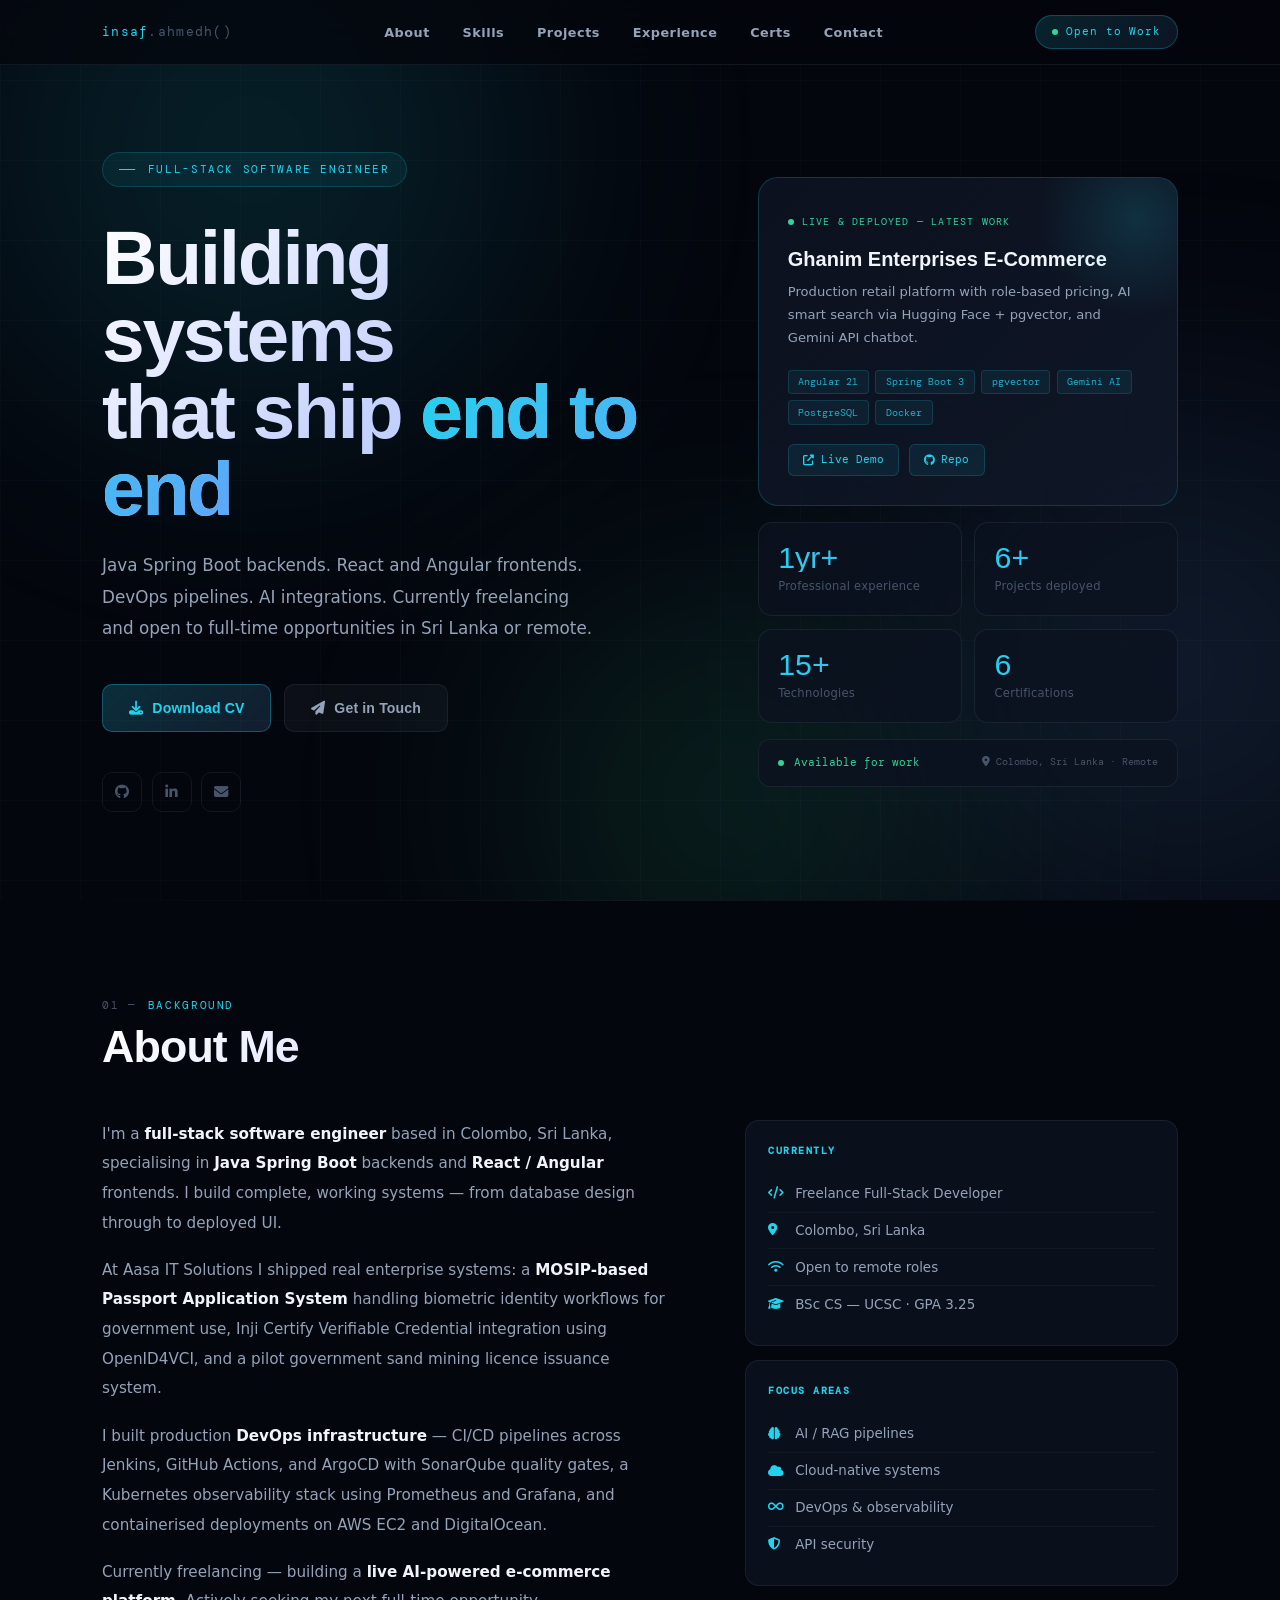
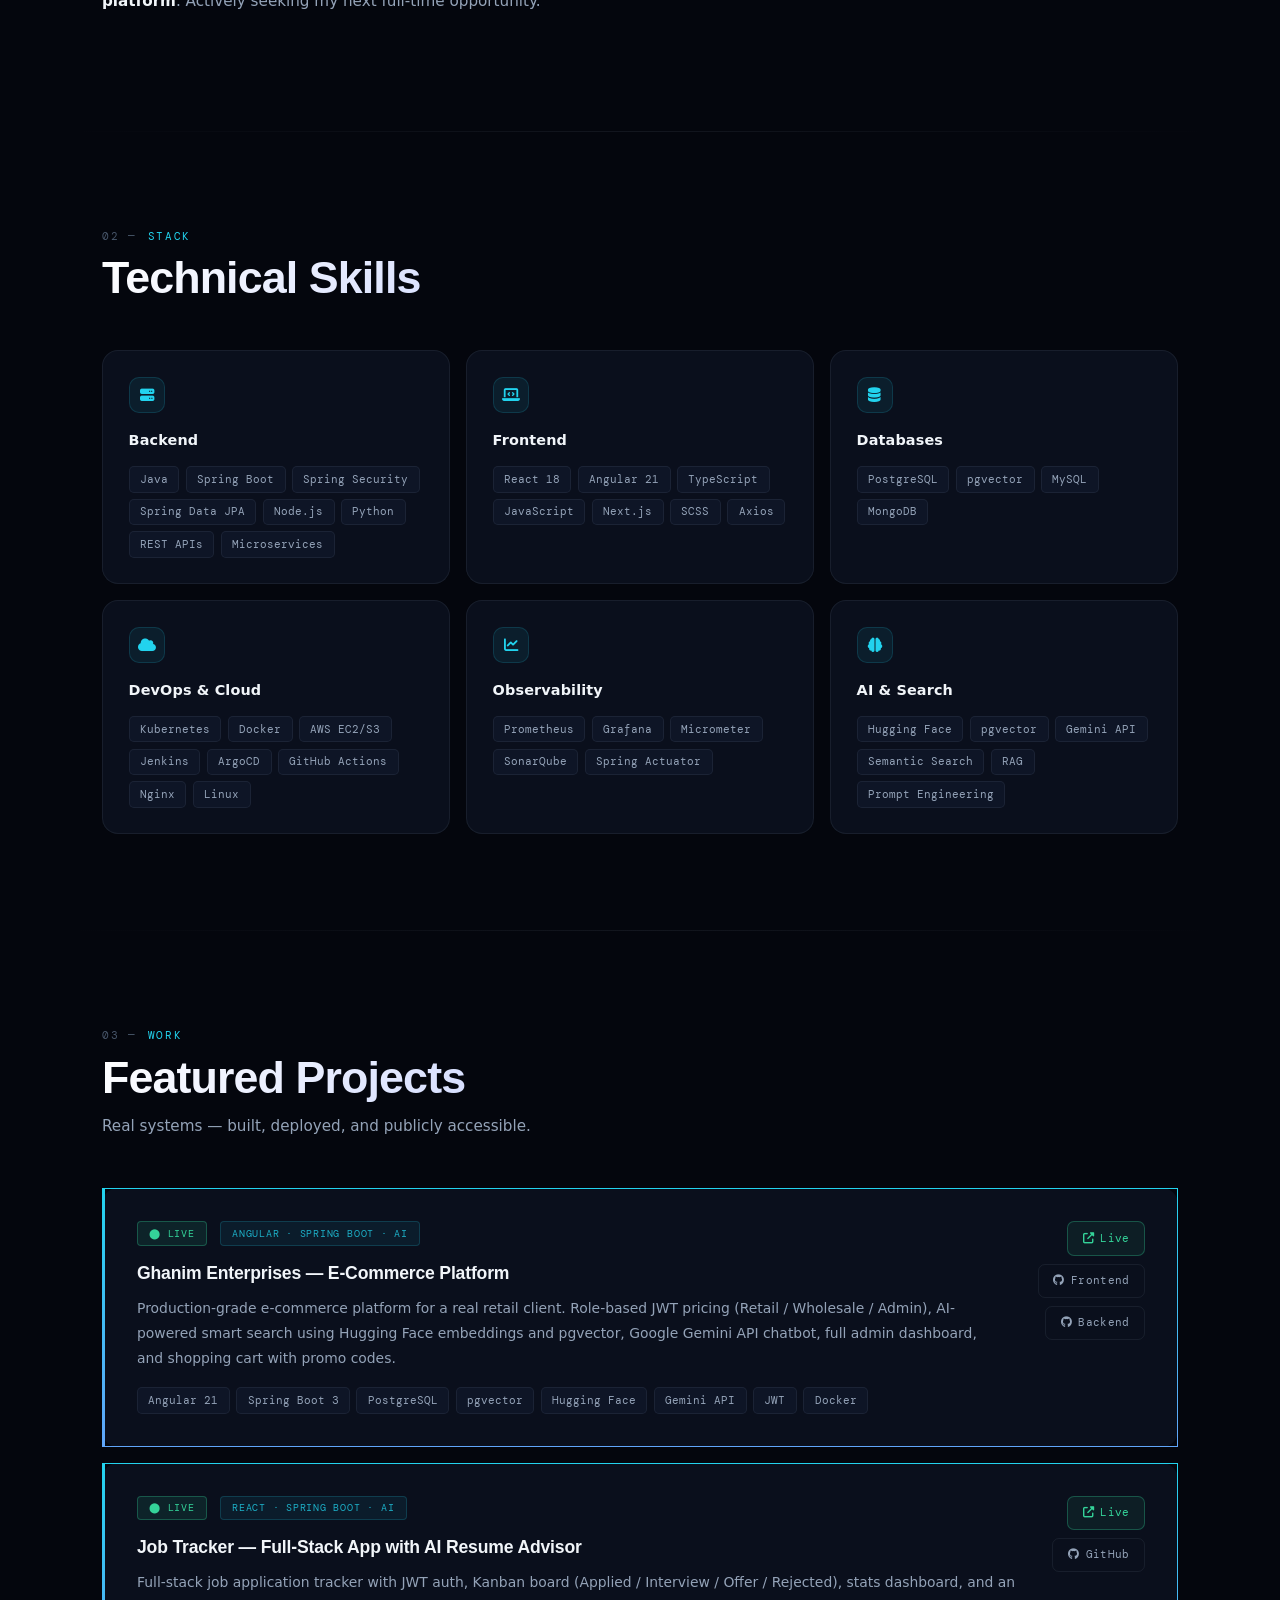
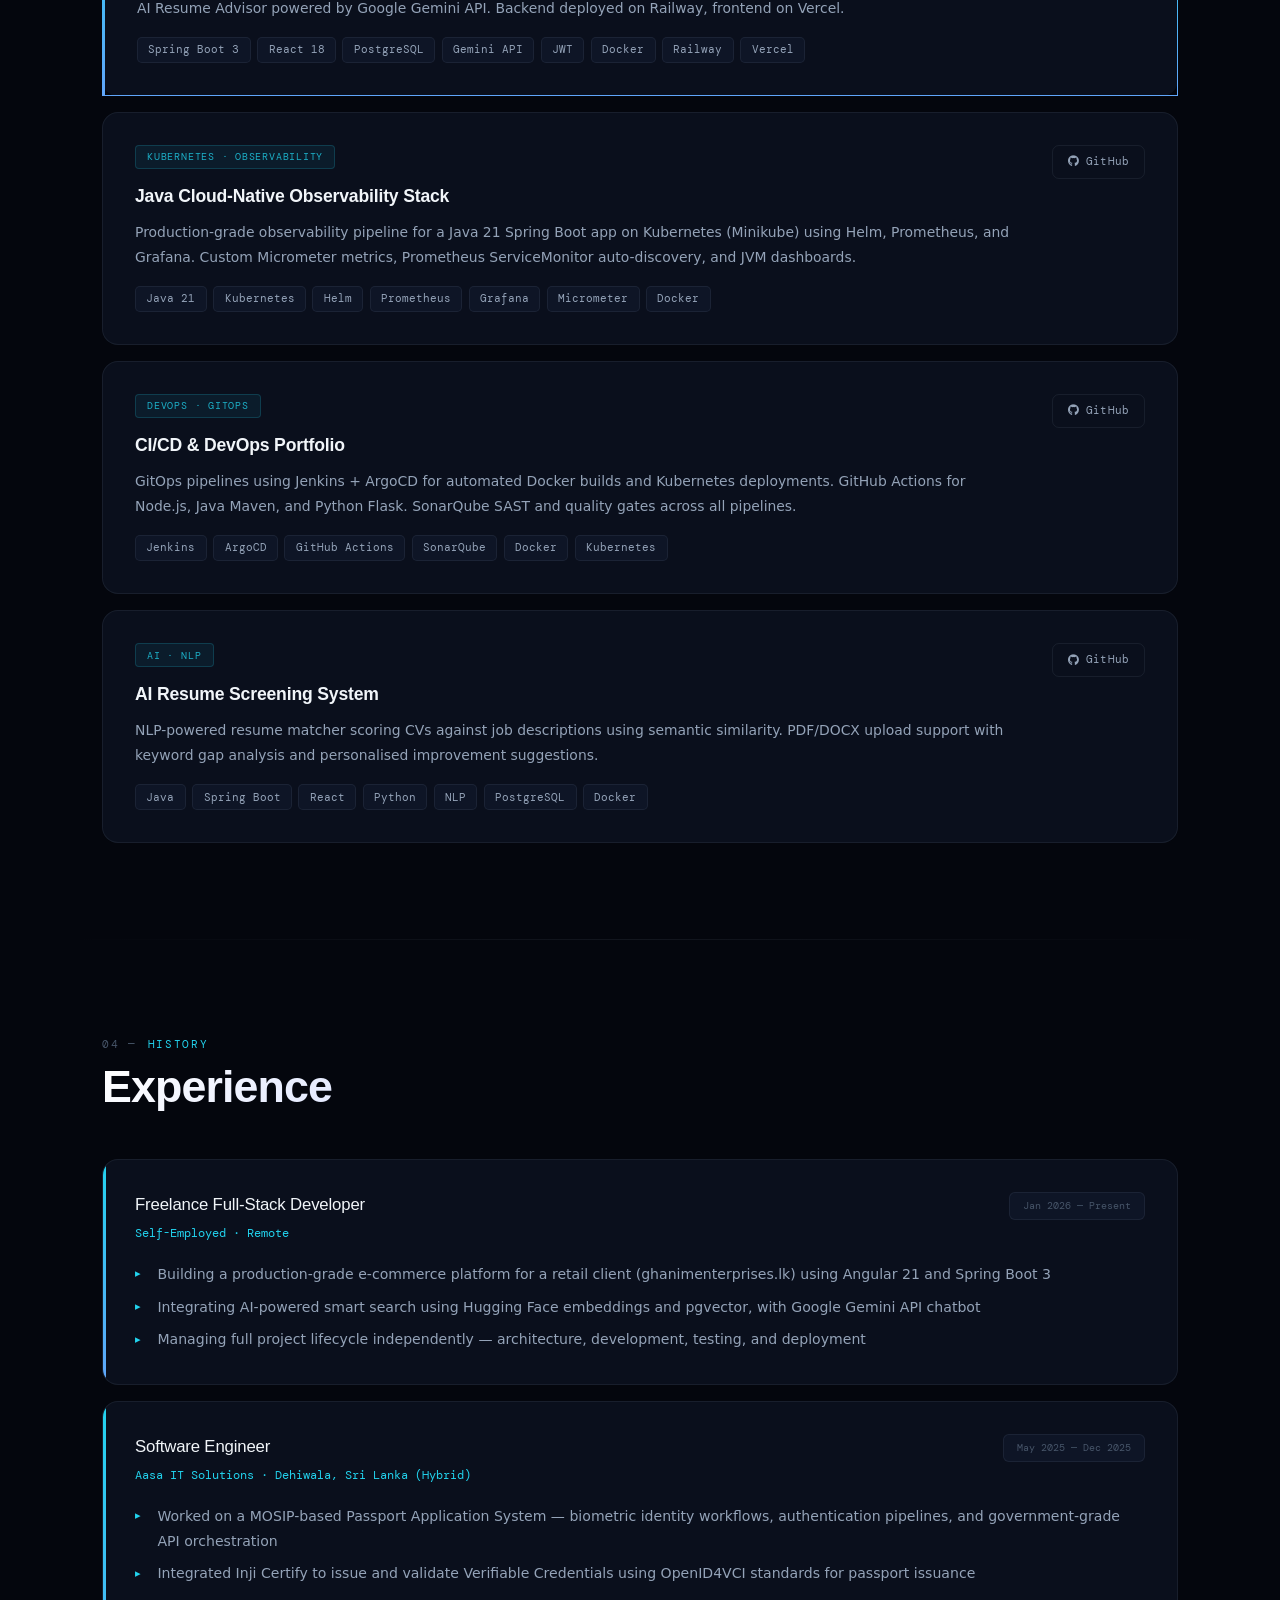
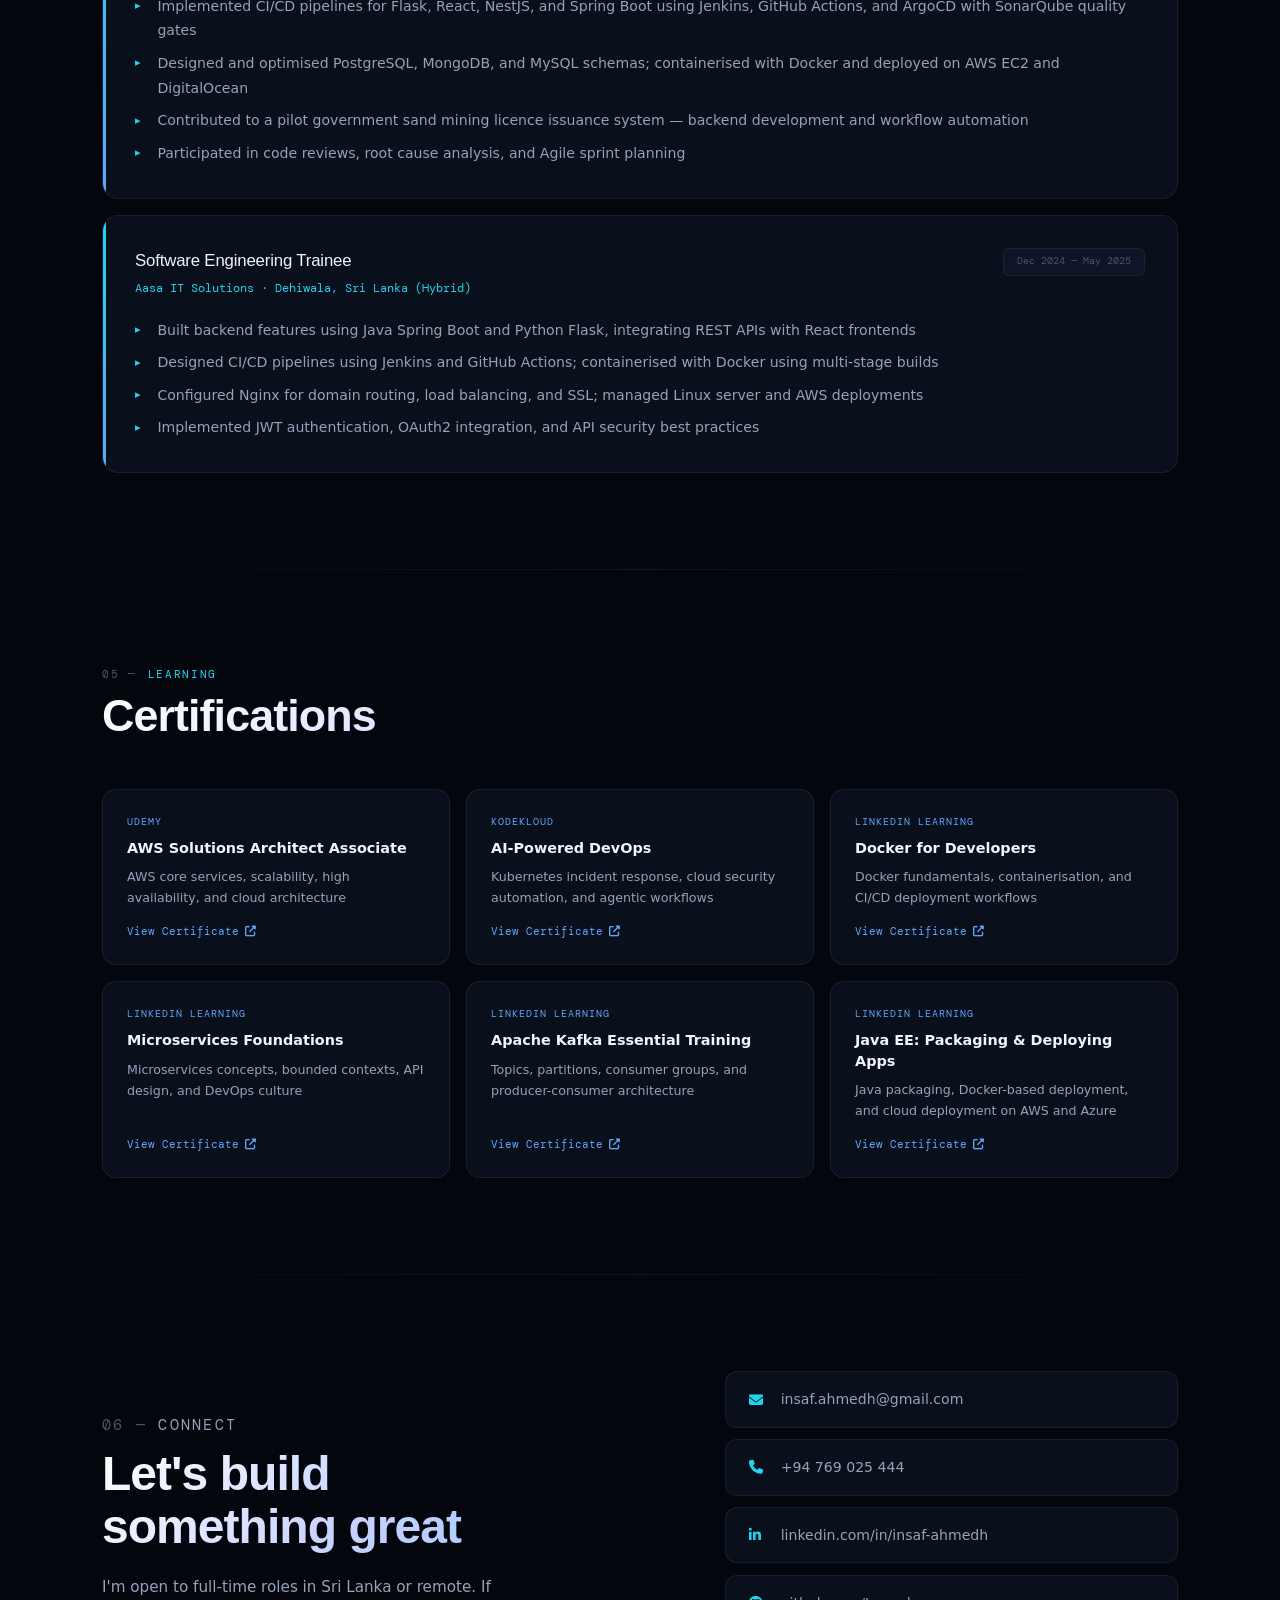
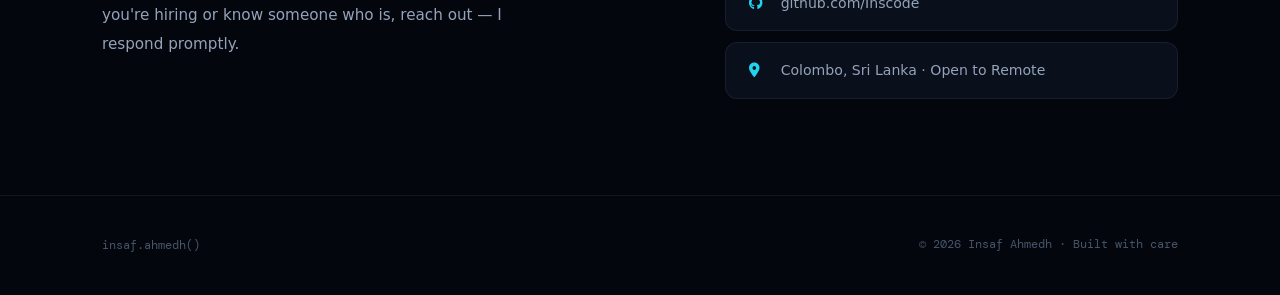
==== index.html @ f9f4e78d "Rename index (2).html to index.html" ====
<!DOCTYPE html>
<html lang="en">
<head>
<meta charset="UTF-8">
<meta name="viewport" content="width=device-width, initial-scale=1.0">
<title>Insaf Ahmedh — Software Engineer</title>
<link rel="preconnect" href="https://fonts.googleapis.com">
<link href="https://fonts.googleapis.com/css2?family=Cabinet+Grotesk:wght@400;500;700;800;900&family=Clash+Display:wght@400;500;600;700&family=DM+Mono:wght@400;500&display=swap" rel="stylesheet">
<link href="https://cdnjs.cloudflare.com/ajax/libs/font-awesome/6.4.0/css/all.min.css" rel="stylesheet">
<style>
*,*::before,*::after{margin:0;padding:0;box-sizing:border-box}
:root{
  --bg:#04060d;--bg1:#080c18;--bg2:#0c1220;--bg3:#101828;
  --card:rgba(12,18,32,0.85);--card2:rgba(16,24,40,0.9);
  --cyan:#22d3ee;--blue:#60a5fa;--violet:#a78bfa;--emerald:#34d399;
  --cyan-dim:rgba(34,211,238,0.08);--blue-dim:rgba(96,165,250,0.08);
  --cyan-glow:rgba(34,211,238,0.15);--blue-glow:rgba(96,165,250,0.12);
  --text:#f1f5f9;--muted:#94a3b8;--subtle:#475569;
  --border:rgba(148,163,184,0.1);--border2:rgba(34,211,238,0.2);
  --grad-text:linear-gradient(135deg,#fff 0%,#c7d2fe 50%,#93c5fd 100%);
}
html{scroll-behavior:smooth}
body{font-family:'Cabinet Grotesk',system-ui,sans-serif;background:var(--bg);color:var(--text);overflow-x:hidden;line-height:1.6}

/* MESH BACKGROUND */
.mesh{position:fixed;inset:0;z-index:0;pointer-events:none;overflow:hidden}
.mesh-blob{position:absolute;border-radius:50%;filter:blur(120px);opacity:0.18;animation:drift 18s ease-in-out infinite}
.mesh-blob:nth-child(1){width:900px;height:700px;top:-200px;left:-200px;background:radial-gradient(circle,rgba(34,211,238,1),transparent 70%);animation-delay:0s}
.mesh-blob:nth-child(2){width:800px;height:800px;top:30%;right:-300px;background:radial-gradient(circle,rgba(96,165,250,1),transparent 70%);animation-delay:-6s}
.mesh-blob:nth-child(3){width:700px;height:600px;bottom:-200px;left:30%;background:radial-gradient(circle,rgba(52,211,153,1),transparent 70%);animation-delay:-12s}
@keyframes drift{0%,100%{transform:translate(0,0) scale(1)}33%{transform:translate(40px,-30px) scale(1.05)}66%{transform:translate(-20px,40px) scale(0.97)}}

/* GRID OVERLAY */
.grid-bg{position:fixed;inset:0;z-index:0;pointer-events:none;
  background-image:linear-gradient(rgba(148,163,184,0.03) 1px,transparent 1px),linear-gradient(90deg,rgba(148,163,184,0.03) 1px,transparent 1px);
  background-size:80px 80px}

/* NAV */
nav{position:fixed;top:0;width:100%;z-index:500;
  background:rgba(4,6,13,0.75);backdrop-filter:blur(24px);
  border-bottom:1px solid var(--border)}
.nav-inner{max-width:1140px;margin:0 auto;padding:0 2rem;height:64px;display:flex;align-items:center;justify-content:space-between;gap:1rem}
.logo{font-family:'DM Mono',monospace;font-size:0.8rem;letter-spacing:0.1em}
.logo-accent{color:var(--cyan)}
.logo-muted{color:var(--subtle)}
.nav-links{display:flex;gap:0.25rem;list-style:none}
.nav-links a{color:var(--muted);text-decoration:none;font-size:0.8rem;font-weight:600;padding:0.5rem 0.9rem;border-radius:8px;letter-spacing:0.04em;transition:all 0.2s}
.nav-links a:hover{color:var(--text);background:rgba(148,163,184,0.08)}
.nav-pill{background:linear-gradient(135deg,rgba(34,211,238,0.15),rgba(96,165,250,0.1));border:1px solid rgba(34,211,238,0.25);color:var(--cyan);padding:0.45rem 1rem;border-radius:20px;font-family:'DM Mono',monospace;font-size:0.7rem;letter-spacing:0.08em;display:flex;align-items:center;gap:0.5rem}
.dot-live{width:6px;height:6px;border-radius:50%;background:var(--emerald);animation:blink 2s infinite}
@keyframes blink{0%,100%{opacity:1}50%{opacity:0.3}}

/* HERO */
.hero{min-height:100vh;display:grid;grid-template-columns:1fr 420px;gap:4rem;align-items:center;
  padding-top:64px;max-width:1140px;margin:0 auto;padding-left:2rem;padding-right:2rem;position:relative;z-index:1}

.hero-eyebrow{display:inline-flex;align-items:center;gap:0.8rem;margin-bottom:2rem;
  padding:0.5rem 1rem;border-radius:20px;
  background:rgba(34,211,238,0.07);border:1px solid rgba(34,211,238,0.18);
  font-family:'DM Mono',monospace;font-size:0.68rem;color:var(--cyan);letter-spacing:0.15em;text-transform:uppercase}
.hero-eyebrow::before{content:'';width:16px;height:1px;background:var(--cyan)}

.hero h1{font-family:'Clash Display',sans-serif;font-size:clamp(3rem,6vw,5.2rem);line-height:1.0;letter-spacing:-0.03em;
  background:var(--grad-text);-webkit-background-clip:text;background-clip:text;-webkit-text-fill-color:transparent;margin-bottom:1.5rem}
.hero h1 .accent-word{background:linear-gradient(135deg,var(--cyan),var(--blue));-webkit-background-clip:text;background-clip:text;-webkit-text-fill-color:transparent}

.hero-desc{font-size:1.05rem;color:var(--muted);max-width:500px;margin-bottom:2.5rem;font-weight:400;line-height:1.85}

.hero-btns{display:flex;gap:0.8rem;flex-wrap:wrap;margin-bottom:2.5rem}
.btn{display:inline-flex;align-items:center;gap:0.6rem;padding:0.75rem 1.6rem;border-radius:10px;font-family:'Cabinet Grotesk',sans-serif;font-size:0.88rem;font-weight:700;text-decoration:none;cursor:pointer;border:none;transition:all 0.25s;letter-spacing:0.01em}
.btn-primary{background:linear-gradient(135deg,rgba(34,211,238,0.2),rgba(96,165,250,0.15));border:1px solid rgba(34,211,238,0.3);color:var(--cyan)}
.btn-primary:hover{background:linear-gradient(135deg,rgba(34,211,238,0.3),rgba(96,165,250,0.25));transform:translateY(-2px);box-shadow:0 12px 36px rgba(34,211,238,0.2)}
.btn-ghost{background:rgba(148,163,184,0.06);border:1px solid var(--border);color:var(--muted)}
.btn-ghost:hover{color:var(--text);border-color:rgba(148,163,184,0.3);transform:translateY(-2px)}

.hero-socials{display:flex;gap:0.6rem}
.hero-socials a{width:40px;height:40px;border-radius:10px;border:1px solid var(--border);display:flex;align-items:center;justify-content:center;color:var(--subtle);font-size:0.9rem;text-decoration:none;transition:all 0.2s}
.hero-socials a:hover{border-color:var(--border2);color:var(--cyan);background:var(--cyan-dim)}

/* HERO RIGHT PANEL */
.hero-panel{display:flex;flex-direction:column;gap:1rem}

.panel-featured{
  background:linear-gradient(135deg,rgba(12,18,32,0.95),rgba(16,24,40,0.9));
  border:1px solid rgba(34,211,238,0.2);border-radius:20px;padding:1.8rem;position:relative;overflow:hidden}
.panel-featured::before{content:'';position:absolute;top:-60px;right:-60px;width:200px;height:200px;
  background:radial-gradient(circle,rgba(34,211,238,0.15),transparent 70%);pointer-events:none}
.pf-badge{display:inline-flex;align-items:center;gap:0.5rem;margin-bottom:1rem;
  font-family:'DM Mono',monospace;font-size:0.62rem;color:var(--emerald);letter-spacing:0.12em;text-transform:uppercase}
.pf-dot{width:6px;height:6px;border-radius:50%;background:var(--emerald);animation:blink 2s infinite}
.pf-title{font-family:'Clash Display',sans-serif;font-size:1.25rem;color:var(--text);margin-bottom:0.6rem;line-height:1.3}
.pf-desc{font-size:0.82rem;color:var(--muted);line-height:1.75;margin-bottom:1.2rem}
.pf-tags{display:flex;flex-wrap:wrap;gap:0.4rem;margin-bottom:1.2rem}
.pf-tag{font-family:'DM Mono',monospace;font-size:0.6rem;padding:0.22rem 0.6rem;border-radius:4px;
  background:rgba(34,211,238,0.07);border:1px solid rgba(34,211,238,0.15);color:rgba(34,211,238,0.8)}
.pf-links{display:flex;gap:0.6rem}
.pf-link{display:inline-flex;align-items:center;gap:0.4rem;font-family:'DM Mono',monospace;font-size:0.68rem;
  color:var(--cyan);text-decoration:none;padding:0.4rem 0.9rem;border-radius:6px;
  background:rgba(34,211,238,0.08);border:1px solid rgba(34,211,238,0.18);transition:all 0.2s}
.pf-link:hover{background:rgba(34,211,238,0.15);transform:translateY(-1px)}

.panel-stats{display:grid;grid-template-columns:1fr 1fr;gap:0.8rem}
.pstat{background:rgba(12,18,32,0.8);border:1px solid var(--border);border-radius:14px;padding:1.2rem;transition:border-color 0.2s}
.pstat:hover{border-color:rgba(34,211,238,0.2)}
.pstat-n{font-family:'Clash Display',sans-serif;font-size:1.9rem;background:linear-gradient(135deg,var(--cyan),var(--blue));
  -webkit-background-clip:text;background-clip:text;-webkit-text-fill-color:transparent;line-height:1}
.pstat-l{font-size:0.72rem;color:var(--subtle);margin-top:0.3rem;letter-spacing:0.02em}

.panel-status{background:rgba(12,18,32,0.8);border:1px solid var(--border);border-radius:12px;
  padding:0.9rem 1.2rem;display:flex;align-items:center;justify-content:space-between}
.ps-left{display:flex;align-items:center;gap:0.6rem;font-family:'DM Mono',monospace;font-size:0.68rem;color:var(--emerald)}
.ps-right{font-family:'DM Mono',monospace;font-size:0.65rem;color:var(--subtle)}

/* SECTIONS */
.section{padding:6rem 0;position:relative;z-index:1}
.container{max-width:1140px;margin:0 auto;padding:0 2rem}
.section-divider{height:1px;background:linear-gradient(90deg,transparent,var(--border),transparent);max-width:1140px;margin:0 auto}

.sec-header{margin-bottom:3rem}
.sec-label{font-family:'DM Mono',monospace;font-size:0.68rem;color:var(--cyan);letter-spacing:0.15em;text-transform:uppercase;
  margin-bottom:0.5rem;display:flex;align-items:center;gap:0.7rem}
.sec-label::before{content:attr(data-n);color:var(--subtle)}
.sec-title{font-family:'Clash Display',sans-serif;font-size:clamp(1.8rem,3.5vw,2.8rem);
  background:var(--grad-text);-webkit-background-clip:text;background-clip:text;-webkit-text-fill-color:transparent;
  letter-spacing:-0.02em;line-height:1.1}
.sec-sub{color:var(--muted);font-size:0.95rem;margin-top:0.7rem;max-width:560px;line-height:1.8;font-weight:400}

/* ABOUT */
.about-grid{display:grid;grid-template-columns:1.3fr 1fr;gap:5rem;align-items:start}
.about-text p{color:var(--muted);font-size:0.95rem;line-height:1.95;margin-bottom:1.1rem}
.about-text strong{color:var(--text);font-weight:600}
.about-aside{display:flex;flex-direction:column;gap:0.9rem}
.aside-box{background:rgba(12,18,32,0.85);border:1px solid var(--border);border-radius:14px;padding:1.4rem}
.aside-box h4{font-family:'DM Mono',monospace;font-size:0.65rem;color:var(--cyan);letter-spacing:0.14em;text-transform:uppercase;margin-bottom:1rem}
.aside-row{display:flex;align-items:center;gap:0.8rem;padding:0.45rem 0;border-bottom:1px solid rgba(148,163,184,0.06);font-size:0.84rem;color:var(--muted)}
.aside-row:last-child{border:none}
.aside-row i{color:var(--cyan);font-size:0.78rem;width:14px;flex-shrink:0}

/* SKILLS */
.skills-grid{display:grid;grid-template-columns:repeat(3,1fr);gap:1rem}
.skill-card{background:rgba(12,18,32,0.85);border:1px solid var(--border);border-radius:16px;padding:1.6rem;
  transition:all 0.3s;position:relative;overflow:hidden}
.skill-card::after{content:'';position:absolute;bottom:0;left:0;right:0;height:2px;
  background:linear-gradient(90deg,var(--cyan),var(--blue),var(--violet));
  transform:scaleX(0);transform-origin:left;transition:transform 0.35s}
.skill-card:hover{border-color:rgba(34,211,238,0.2);transform:translateY(-3px);
  box-shadow:0 20px 50px rgba(0,0,0,0.35),0 0 0 1px rgba(34,211,238,0.08)}
.skill-card:hover::after{transform:scaleX(1)}
.skill-ico{width:36px;height:36px;border-radius:10px;background:var(--cyan-dim);border:1px solid rgba(34,211,238,0.15);
  display:flex;align-items:center;justify-content:center;color:var(--cyan);font-size:0.9rem;margin-bottom:1rem}
.skill-card h3{font-size:0.9rem;font-weight:700;color:var(--text);margin-bottom:0.9rem;letter-spacing:0.01em}
.badges{display:flex;flex-wrap:wrap;gap:0.4rem}
.badge{background:rgba(15,23,42,0.8);color:var(--muted);font-size:0.67rem;padding:0.22rem 0.65rem;
  border-radius:5px;font-family:'DM Mono',monospace;border:1px solid var(--border)}

/* PROJECTS */
.projects-wrap{display:flex;flex-direction:column;gap:1rem}
.project-row{background:rgba(12,18,32,0.85);border:1px solid var(--border);border-radius:16px;padding:2rem;
  display:grid;grid-template-columns:1fr auto;gap:2rem;align-items:start;transition:all 0.25s;position:relative;overflow:hidden}
.project-row.is-featured{border-left:3px solid;border-image:linear-gradient(180deg,var(--cyan),var(--blue)) 1}
.project-row:hover{border-color:rgba(34,211,238,0.25);box-shadow:0 20px 50px rgba(0,0,0,0.3)}
.proj-meta{display:flex;align-items:center;gap:0.8rem;margin-bottom:0.8rem}
.proj-chip{font-family:'DM Mono',monospace;font-size:0.6rem;padding:0.22rem 0.7rem;border-radius:4px;letter-spacing:0.08em;text-transform:uppercase}
.proj-chip.live{background:rgba(52,211,153,0.1);border:1px solid rgba(52,211,153,0.3);color:var(--emerald)}
.proj-chip.tag{background:rgba(34,211,238,0.07);border:1px solid rgba(34,211,238,0.18);color:rgba(34,211,238,0.8)}
.project-row h3{font-family:'Clash Display',sans-serif;font-size:1.1rem;color:var(--text);margin-bottom:0.6rem;letter-spacing:-0.01em}
.project-row p{color:var(--muted);font-size:0.87rem;line-height:1.8;margin-bottom:1rem}
.proj-links{display:flex;flex-direction:column;gap:0.5rem;align-items:flex-end;flex-shrink:0;min-width:90px}
.plink{display:inline-flex;align-items:center;gap:0.4rem;font-family:'DM Mono',monospace;font-size:0.7rem;
  padding:0.45rem 0.9rem;border-radius:7px;border:1px solid var(--border);color:var(--muted);
  text-decoration:none;white-space:nowrap;transition:all 0.2s;letter-spacing:0.03em}
.plink:hover{border-color:var(--border2);color:var(--cyan)}
.plink.live{background:rgba(52,211,153,0.08);border-color:rgba(52,211,153,0.3);color:var(--emerald)}

/* EXPERIENCE */
.exp-list{display:flex;flex-direction:column;gap:1rem}
.exp-card{background:rgba(12,18,32,0.85);border:1px solid var(--border);border-radius:16px;padding:2rem;
  position:relative;transition:border-color 0.25s;overflow:hidden}
.exp-card::before{content:'';position:absolute;left:0;top:0;bottom:0;width:3px;
  background:linear-gradient(180deg,var(--cyan),var(--blue));border-radius:3px 0 0 3px}
.exp-card:hover{border-color:rgba(34,211,238,0.2)}
.exp-top{display:flex;justify-content:space-between;align-items:flex-start;margin-bottom:1.2rem;flex-wrap:wrap;gap:0.6rem}
.exp-role{font-family:'Clash Display',sans-serif;font-size:1.05rem;color:var(--text);letter-spacing:-0.01em}
.exp-co{font-family:'DM Mono',monospace;font-size:0.75rem;color:var(--cyan);margin-top:0.3rem}
.exp-date{font-family:'DM Mono',monospace;font-size:0.65rem;color:var(--subtle);
  background:rgba(15,23,42,0.8);border:1px solid var(--border);padding:0.3rem 0.8rem;border-radius:6px;white-space:nowrap}
.exp-list-items{list-style:none;display:flex;flex-direction:column;gap:0.5rem}
.exp-list-items li{color:var(--muted);font-size:0.88rem;line-height:1.75;padding-left:1.4rem;position:relative}
.exp-list-items li::before{content:'▸';position:absolute;left:0;color:var(--cyan);font-size:0.7rem;top:0.15rem}

/* CERTS */
.certs-grid{display:grid;grid-template-columns:repeat(3,1fr);gap:1rem}
.cert-card{background:rgba(12,18,32,0.85);border:1px solid var(--border);border-radius:14px;padding:1.5rem;
  transition:all 0.25s;display:flex;flex-direction:column}
.cert-card:hover{border-color:rgba(96,165,250,0.25);transform:translateY(-2px);box-shadow:0 16px 40px rgba(0,0,0,0.3)}
.cert-src{font-family:'DM Mono',monospace;font-size:0.62rem;color:var(--blue);letter-spacing:0.1em;text-transform:uppercase;margin-bottom:0.5rem}
.cert-card h3{font-size:0.9rem;font-weight:600;color:var(--text);margin-bottom:0.5rem;line-height:1.4}
.cert-card p{font-size:0.79rem;color:var(--muted);line-height:1.7;flex:1;font-weight:400;margin-bottom:0.9rem}
.cert-link{font-family:'DM Mono',monospace;font-size:0.68rem;color:var(--blue);text-decoration:none;
  display:inline-flex;align-items:center;gap:0.4rem;margin-top:auto;transition:color 0.2s}
.cert-link:hover{color:var(--cyan)}

/* CONTACT */
.contact-grid{display:grid;grid-template-columns:1.2fr 1fr;gap:5rem;align-items:center}
.contact-left h2{font-family:'Clash Display',sans-serif;font-size:clamp(2rem,4vw,3rem);
  background:var(--grad-text);-webkit-background-clip:text;background-clip:text;-webkit-text-fill-color:transparent;
  letter-spacing:-0.02em;margin-bottom:1.2rem;line-height:1.1}
.contact-left p{color:var(--muted);font-size:0.95rem;line-height:1.9;max-width:420px}
.contact-cards{display:flex;flex-direction:column;gap:0.7rem}
.contact-card{background:rgba(12,18,32,0.85);border:1px solid var(--border);border-radius:12px;
  padding:1rem 1.4rem;display:flex;align-items:center;gap:1rem;transition:border-color 0.2s}
.contact-card:hover{border-color:var(--border2)}
.contact-card i{color:var(--cyan);font-size:0.88rem;width:16px;flex-shrink:0}
.contact-card a,.contact-card span{color:var(--muted);text-decoration:none;font-size:0.88rem}
.contact-card a:hover{color:var(--cyan)}

/* FOOTER */
footer{padding:2.5rem 0;border-top:1px solid var(--border);position:relative;z-index:1}
.footer-inner{max-width:1140px;margin:0 auto;padding:0 2rem;
  display:flex;align-items:center;justify-content:space-between;flex-wrap:wrap;gap:1rem}
.footer-logo{font-family:'DM Mono',monospace;font-size:0.75rem;color:var(--subtle)}
.footer-copy{font-family:'DM Mono',monospace;font-size:0.72rem;color:var(--subtle)}

/* SCROLL ANIMATIONS */
.reveal{opacity:0;transform:translateY(28px);transition:opacity 0.65s ease,transform 0.65s ease}
.reveal.in{opacity:1;transform:translateY(0)}
.reveal-delay-1{transition-delay:0.1s}
.reveal-delay-2{transition-delay:0.2s}
.reveal-delay-3{transition-delay:0.3s}

/* SCROLL INDICATOR */
.scroll-line{position:fixed;top:0;left:0;height:2px;background:linear-gradient(90deg,var(--cyan),var(--blue));z-index:9999;width:0%;transition:width 0.1s}

@media(max-width:1000px){
  .hero{grid-template-columns:1fr;min-height:auto;padding:100px 2rem 4rem}
  .hero-panel{display:none}
  .about-grid,.contact-grid{grid-template-columns:1fr;gap:3rem}
  .skills-grid{grid-template-columns:1fr 1fr}
  .certs-grid{grid-template-columns:1fr 1fr}
  .project-row{grid-template-columns:1fr}
  .proj-links{flex-direction:row;align-items:flex-start}
  .nav-links{display:none}
}
@media(max-width:600px){
  .skills-grid,.certs-grid{grid-template-columns:1fr}
  .panel-stats{grid-template-columns:1fr 1fr}
  .exp-top{flex-direction:column}
}
</style>
</head>
<body>

<div class="mesh">
  <div class="mesh-blob"></div>
  <div class="mesh-blob"></div>
  <div class="mesh-blob"></div>
</div>
<div class="grid-bg"></div>
<div class="scroll-line" id="scrollLine"></div>

<!-- NAV -->
<nav>
  <div class="nav-inner">
    <div class="logo"><span class="logo-accent">insaf</span><span class="logo-muted">.ahmedh()</span></div>
    <ul class="nav-links">
      <li><a href="#about">About</a></li>
      <li><a href="#skills">Skills</a></li>
      <li><a href="#projects">Projects</a></li>
      <li><a href="#experience">Experience</a></li>
      <li><a href="#certifications">Certs</a></li>
      <li><a href="#contact">Contact</a></li>
    </ul>
    <div class="nav-pill"><span class="dot-live"></span>Open to Work</div>
  </div>
</nav>

<!-- HERO -->
<div class="hero">
  <div class="hero-left">
    <div class="hero-eyebrow">Full-Stack Software Engineer</div>
    <h1>Building systems<br>that ship <span class="accent-word">end to end</span></h1>
    <p class="hero-desc">Java Spring Boot backends. React and Angular frontends. DevOps pipelines. AI integrations. Currently freelancing and open to full-time opportunities in Sri Lanka or remote.</p>
    <div class="hero-btns">
      <button class="btn btn-primary" onclick="window.open('Insaf_Ahmedh_CV_Final.pdf','_blank')"><i class="fas fa-download"></i> Download CV</button>
      <a href="#contact" class="btn btn-ghost"><i class="fas fa-paper-plane"></i> Get in Touch</a>
    </div>
    <div class="hero-socials">
      <a href="https://github.com/Inscode" target="_blank"><i class="fab fa-github"></i></a>
      <a href="https://www.linkedin.com/in/insaf-ahmedh/" target="_blank"><i class="fab fa-linkedin-in"></i></a>
      <a href="mailto:insaf.ahmedh@gmail.com"><i class="fas fa-envelope"></i></a>
    </div>
  </div>
  <div class="hero-panel">
    <div class="panel-featured">
      <p class="pf-badge"><span class="pf-dot"></span>Live & Deployed — Latest Work</p>
      <h2 class="pf-title">Ghanim Enterprises E-Commerce</h2>
      <p class="pf-desc">Production retail platform with role-based pricing, AI smart search via Hugging Face + pgvector, and Gemini API chatbot.</p>
      <div class="pf-tags">
        <span class="pf-tag">Angular 21</span><span class="pf-tag">Spring Boot 3</span>
        <span class="pf-tag">pgvector</span><span class="pf-tag">Gemini AI</span>
        <span class="pf-tag">PostgreSQL</span><span class="pf-tag">Docker</span>
      </div>
      <div class="pf-links">
        <a href="https://ghanimenterprises.lk" target="_blank" class="pf-link"><i class="fas fa-external-link-alt"></i> Live Demo</a>
        <a href="https://github.com/Inscode/ecommerce-angular-springboot" target="_blank" class="pf-link"><i class="fab fa-github"></i> Repo</a>
      </div>
    </div>
    <div class="panel-stats">
      <div class="pstat"><div class="pstat-n">1yr+</div><div class="pstat-l">Professional experience</div></div>
      <div class="pstat"><div class="pstat-n">6+</div><div class="pstat-l">Projects deployed</div></div>
      <div class="pstat"><div class="pstat-n">15+</div><div class="pstat-l">Technologies</div></div>
      <div class="pstat"><div class="pstat-n">6</div><div class="pstat-l">Certifications</div></div>
    </div>
    <div class="panel-status">
      <div class="ps-left"><span class="dot-live"></span>Available for work</div>
      <div class="ps-right"><i class="fas fa-map-marker-alt"></i> Colombo, Sri Lanka · Remote</div>
    </div>
  </div>
</div>

<div class="section-divider"></div>

<!-- ABOUT -->
<section class="section" id="about">
<div class="container">
  <div class="sec-header reveal">
    <p class="sec-label" data-n="01 —">Background</p>
    <h2 class="sec-title">About Me</h2>
  </div>
  <div class="about-grid">
    <div class="about-text reveal">
      <p>I'm a <strong>full-stack software engineer</strong> based in Colombo, Sri Lanka, specialising in <strong>Java Spring Boot</strong> backends and <strong>React / Angular</strong> frontends. I build complete, working systems — from database design through to deployed UI.</p>
      <p>At Aasa IT Solutions I shipped real enterprise systems: a <strong>MOSIP-based Passport Application System</strong> handling biometric identity workflows for government use, Inji Certify Verifiable Credential integration using OpenID4VCI, and a pilot government sand mining licence issuance system.</p>
      <p>I built production <strong>DevOps infrastructure</strong> — CI/CD pipelines across Jenkins, GitHub Actions, and ArgoCD with SonarQube quality gates, a Kubernetes observability stack using Prometheus and Grafana, and containerised deployments on AWS EC2 and DigitalOcean.</p>
      <p>Currently freelancing — building a <strong>live AI-powered e-commerce platform</strong>. Actively seeking my next full-time opportunity.</p>
    </div>
    <div class="about-aside reveal reveal-delay-2">
      <div class="aside-box">
        <h4>Currently</h4>
        <div class="aside-row"><i class="fas fa-code"></i>Freelance Full-Stack Developer</div>
        <div class="aside-row"><i class="fas fa-map-marker-alt"></i>Colombo, Sri Lanka</div>
        <div class="aside-row"><i class="fas fa-wifi"></i>Open to remote roles</div>
        <div class="aside-row"><i class="fas fa-graduation-cap"></i>BSc CS — UCSC · GPA 3.25</div>
      </div>
      <div class="aside-box">
        <h4>Focus Areas</h4>
        <div class="aside-row"><i class="fas fa-brain"></i>AI / RAG pipelines</div>
        <div class="aside-row"><i class="fas fa-cloud"></i>Cloud-native systems</div>
        <div class="aside-row"><i class="fas fa-infinity"></i>DevOps & observability</div>
        <div class="aside-row"><i class="fas fa-shield-alt"></i>API security</div>
      </div>
    </div>
  </div>
</div>
</section>

<div class="section-divider"></div>

<!-- SKILLS -->
<section class="section" id="skills">
<div class="container">
  <div class="sec-header reveal">
    <p class="sec-label" data-n="02 —">Stack</p>
    <h2 class="sec-title">Technical Skills</h2>
  </div>
  <div class="skills-grid">
    <div class="skill-card reveal"><div class="skill-ico"><i class="fas fa-server"></i></div><h3>Backend</h3><div class="badges"><span class="badge">Java</span><span class="badge">Spring Boot</span><span class="badge">Spring Security</span><span class="badge">Spring Data JPA</span><span class="badge">Node.js</span><span class="badge">Python</span><span class="badge">REST APIs</span><span class="badge">Microservices</span></div></div>
    <div class="skill-card reveal reveal-delay-1"><div class="skill-ico"><i class="fas fa-laptop-code"></i></div><h3>Frontend</h3><div class="badges"><span class="badge">React 18</span><span class="badge">Angular 21</span><span class="badge">TypeScript</span><span class="badge">JavaScript</span><span class="badge">Next.js</span><span class="badge">SCSS</span><span class="badge">Axios</span></div></div>
    <div class="skill-card reveal reveal-delay-2"><div class="skill-ico"><i class="fas fa-database"></i></div><h3>Databases</h3><div class="badges"><span class="badge">PostgreSQL</span><span class="badge">pgvector</span><span class="badge">MySQL</span><span class="badge">MongoDB</span></div></div>
    <div class="skill-card reveal"><div class="skill-ico"><i class="fas fa-cloud"></i></div><h3>DevOps & Cloud</h3><div class="badges"><span class="badge">Kubernetes</span><span class="badge">Docker</span><span class="badge">AWS EC2/S3</span><span class="badge">Jenkins</span><span class="badge">ArgoCD</span><span class="badge">GitHub Actions</span><span class="badge">Nginx</span><span class="badge">Linux</span></div></div>
    <div class="skill-card reveal reveal-delay-1"><div class="skill-ico"><i class="fas fa-chart-line"></i></div><h3>Observability</h3><div class="badges"><span class="badge">Prometheus</span><span class="badge">Grafana</span><span class="badge">Micrometer</span><span class="badge">SonarQube</span><span class="badge">Spring Actuator</span></div></div>
    <div class="skill-card reveal reveal-delay-2"><div class="skill-ico"><i class="fas fa-brain"></i></div><h3>AI & Search</h3><div class="badges"><span class="badge">Hugging Face</span><span class="badge">pgvector</span><span class="badge">Gemini API</span><span class="badge">Semantic Search</span><span class="badge">RAG</span><span class="badge">Prompt Engineering</span></div></div>
  </div>
</div>
</section>

<div class="section-divider"></div>

<!-- PROJECTS -->
<section class="section" id="projects">
<div class="container">
  <div class="sec-header reveal">
    <p class="sec-label" data-n="03 —">Work</p>
    <h2 class="sec-title">Featured Projects</h2>
    <p class="sec-sub">Real systems — built, deployed, and publicly accessible.</p>
  </div>
  <div class="projects-wrap">

    <div class="project-row is-featured reveal">
      <div>
        <div class="proj-meta"><span class="proj-chip live">⬤ Live</span><span class="proj-chip tag">Angular · Spring Boot · AI</span></div>
        <h3>Ghanim Enterprises — E-Commerce Platform</h3>
        <p>Production-grade e-commerce platform for a real retail client. Role-based JWT pricing (Retail / Wholesale / Admin), AI-powered smart search using Hugging Face embeddings and pgvector, Google Gemini API chatbot, full admin dashboard, and shopping cart with promo codes.</p>
        <div class="badges"><span class="badge">Angular 21</span><span class="badge">Spring Boot 3</span><span class="badge">PostgreSQL</span><span class="badge">pgvector</span><span class="badge">Hugging Face</span><span class="badge">Gemini API</span><span class="badge">JWT</span><span class="badge">Docker</span></div>
      </div>
      <div class="proj-links">
        <a href="https://ghanimenterprises.lk" target="_blank" class="plink live"><i class="fas fa-external-link-alt"></i> Live</a>
        <a href="https://github.com/Inscode/ecommerce-angular-springboot" target="_blank" class="plink"><i class="fab fa-github"></i> Frontend</a>
        <a href="https://github.com/Inscode/ghanim-enterprises-api" target="_blank" class="plink"><i class="fab fa-github"></i> Backend</a>
      </div>
    </div>

    <div class="project-row is-featured reveal">
      <div>
        <div class="proj-meta"><span class="proj-chip live">⬤ Live</span><span class="proj-chip tag">React · Spring Boot · AI</span></div>
        <h3>Job Tracker — Full-Stack App with AI Resume Advisor</h3>
        <p>Full-stack job application tracker with JWT auth, Kanban board (Applied / Interview / Offer / Rejected), stats dashboard, and an AI Resume Advisor powered by Google Gemini API. Backend deployed on Railway, frontend on Vercel.</p>
        <div class="badges"><span class="badge">Spring Boot 3</span><span class="badge">React 18</span><span class="badge">PostgreSQL</span><span class="badge">Gemini API</span><span class="badge">JWT</span><span class="badge">Docker</span><span class="badge">Railway</span><span class="badge">Vercel</span></div>
      </div>
      <div class="proj-links">
        <a href="https://job-tracker-hazel.vercel.app/" target="_blank" class="plink live"><i class="fas fa-external-link-alt"></i> Live</a>
        <a href="https://github.com/Inscode/job-tracker" target="_blank" class="plink"><i class="fab fa-github"></i> GitHub</a>
      </div>
    </div>

    <div class="project-row reveal">
      <div>
        <div class="proj-meta"><span class="proj-chip tag">Kubernetes · Observability</span></div>
        <h3>Java Cloud-Native Observability Stack</h3>
        <p>Production-grade observability pipeline for a Java 21 Spring Boot app on Kubernetes (Minikube) using Helm, Prometheus, and Grafana. Custom Micrometer metrics, Prometheus ServiceMonitor auto-discovery, and JVM dashboards.</p>
        <div class="badges"><span class="badge">Java 21</span><span class="badge">Kubernetes</span><span class="badge">Helm</span><span class="badge">Prometheus</span><span class="badge">Grafana</span><span class="badge">Micrometer</span><span class="badge">Docker</span></div>
      </div>
      <div class="proj-links"><a href="https://github.com/Inscode/java-k8s-observability" target="_blank" class="plink"><i class="fab fa-github"></i> GitHub</a></div>
    </div>

    <div class="project-row reveal">
      <div>
        <div class="proj-meta"><span class="proj-chip tag">DevOps · GitOps</span></div>
        <h3>CI/CD & DevOps Portfolio</h3>
        <p>GitOps pipelines using Jenkins + ArgoCD for automated Docker builds and Kubernetes deployments. GitHub Actions for Node.js, Java Maven, and Python Flask. SonarQube SAST and quality gates across all pipelines.</p>
        <div class="badges"><span class="badge">Jenkins</span><span class="badge">ArgoCD</span><span class="badge">GitHub Actions</span><span class="badge">SonarQube</span><span class="badge">Docker</span><span class="badge">Kubernetes</span></div>
      </div>
      <div class="proj-links"><a href="https://github.com/Inscode/devops-portfolio" target="_blank" class="plink"><i class="fab fa-github"></i> GitHub</a></div>
    </div>

    <div class="project-row reveal">
      <div>
        <div class="proj-meta"><span class="proj-chip tag">AI · NLP</span></div>
        <h3>AI Resume Screening System</h3>
        <p>NLP-powered resume matcher scoring CVs against job descriptions using semantic similarity. PDF/DOCX upload support with keyword gap analysis and personalised improvement suggestions.</p>
        <div class="badges"><span class="badge">Java</span><span class="badge">Spring Boot</span><span class="badge">React</span><span class="badge">Python</span><span class="badge">NLP</span><span class="badge">PostgreSQL</span><span class="badge">Docker</span></div>
      </div>
      <div class="proj-links"><a href="https://github.com/Inscode/ai-resume-screening-system" target="_blank" class="plink"><i class="fab fa-github"></i> GitHub</a></div>
    </div>

  </div>
</div>
</section>

<div class="section-divider"></div>

<!-- EXPERIENCE -->
<section class="section" id="experience">
<div class="container">
  <div class="sec-header reveal">
    <p class="sec-label" data-n="04 —">History</p>
    <h2 class="sec-title">Experience</h2>
  </div>
  <div class="exp-list">

    <div class="exp-card reveal">
      <div class="exp-top">
        <div><div class="exp-role">Freelance Full-Stack Developer</div><div class="exp-co">Self-Employed · Remote</div></div>
        <div class="exp-date">Jan 2026 — Present</div>
      </div>
      <ul class="exp-list-items">
        <li>Building a production-grade e-commerce platform for a retail client (ghanimenterprises.lk) using Angular 21 and Spring Boot 3</li>
        <li>Integrating AI-powered smart search using Hugging Face embeddings and pgvector, with Google Gemini API chatbot</li>
        <li>Managing full project lifecycle independently — architecture, development, testing, and deployment</li>
      </ul>
    </div>

    <div class="exp-card reveal">
      <div class="exp-top">
        <div><div class="exp-role">Software Engineer</div><div class="exp-co">Aasa IT Solutions · Dehiwala, Sri Lanka (Hybrid)</div></div>
        <div class="exp-date">May 2025 — Dec 2025</div>
      </div>
      <ul class="exp-list-items">
        <li>Worked on a MOSIP-based Passport Application System — biometric identity workflows, authentication pipelines, and government-grade API orchestration</li>
        <li>Integrated Inji Certify to issue and validate Verifiable Credentials using OpenID4VCI standards for passport issuance</li>
        <li>Implemented CI/CD pipelines for Flask, React, NestJS, and Spring Boot using Jenkins, GitHub Actions, and ArgoCD with SonarQube quality gates</li>
        <li>Designed and optimised PostgreSQL, MongoDB, and MySQL schemas; containerised with Docker and deployed on AWS EC2 and DigitalOcean</li>
        <li>Contributed to a pilot government sand mining licence issuance system — backend development and workflow automation</li>
        <li>Participated in code reviews, root cause analysis, and Agile sprint planning</li>
      </ul>
    </div>

    <div class="exp-card reveal">
      <div class="exp-top">
        <div><div class="exp-role">Software Engineering Trainee</div><div class="exp-co">Aasa IT Solutions · Dehiwala, Sri Lanka (Hybrid)</div></div>
        <div class="exp-date">Dec 2024 — May 2025</div>
      </div>
      <ul class="exp-list-items">
        <li>Built backend features using Java Spring Boot and Python Flask, integrating REST APIs with React frontends</li>
        <li>Designed CI/CD pipelines using Jenkins and GitHub Actions; containerised with Docker using multi-stage builds</li>
        <li>Configured Nginx for domain routing, load balancing, and SSL; managed Linux server and AWS deployments</li>
        <li>Implemented JWT authentication, OAuth2 integration, and API security best practices</li>
      </ul>
    </div>

  </div>
</div>
</section>

<div class="section-divider"></div>

<!-- CERTIFICATIONS -->
<section class="section" id="certifications">
<div class="container">
  <div class="sec-header reveal">
    <p class="sec-label" data-n="05 —">Learning</p>
    <h2 class="sec-title">Certifications</h2>
  </div>
  <div class="certs-grid">
    <div class="cert-card reveal"><div class="cert-src">Udemy</div><h3>AWS Solutions Architect Associate</h3><p>AWS core services, scalability, high availability, and cloud architecture</p><a href="https://www.udemy.com/certificate/UC-6f5c0148-9018-4182-9080-02b8e011be10/" target="_blank" class="cert-link">View Certificate <i class="fas fa-external-link-alt"></i></a></div>
    <div class="cert-card reveal reveal-delay-1"><div class="cert-src">KodeKloud</div><h3>AI-Powered DevOps</h3><p>Kubernetes incident response, cloud security automation, and agentic workflows</p><a href="https://learn.kodekloud.com/user/certificate/33e6178e-a5b4-4569-828c-9387d231273f" target="_blank" class="cert-link">View Certificate <i class="fas fa-external-link-alt"></i></a></div>
    <div class="cert-card reveal reveal-delay-2"><div class="cert-src">LinkedIn Learning</div><h3>Docker for Developers</h3><p>Docker fundamentals, containerisation, and CI/CD deployment workflows</p><a href="https://www.linkedin.com/learning/certificates/347e430a9557c72bce8a106820358f0ba3de6e1f11d466babe5aaad3787f6c88" target="_blank" class="cert-link">View Certificate <i class="fas fa-external-link-alt"></i></a></div>
    <div class="cert-card reveal"><div class="cert-src">LinkedIn Learning</div><h3>Microservices Foundations</h3><p>Microservices concepts, bounded contexts, API design, and DevOps culture</p><a href="https://www.linkedin.com/learning/certificates/57e4b8a4f7177c986979a9d42846057095da36af68656e7f57e18be431e5f77e" target="_blank" class="cert-link">View Certificate <i class="fas fa-external-link-alt"></i></a></div>
    <div class="cert-card reveal reveal-delay-1"><div class="cert-src">LinkedIn Learning</div><h3>Apache Kafka Essential Training</h3><p>Topics, partitions, consumer groups, and producer-consumer architecture</p><a href="https://www.linkedin.com/learning/certificates/80250ac4dd65cb01b6b82eab3298251633b703c45964a5f25d87d61f8a7d207a" target="_blank" class="cert-link">View Certificate <i class="fas fa-external-link-alt"></i></a></div>
    <div class="cert-card reveal reveal-delay-2"><div class="cert-src">LinkedIn Learning</div><h3>Java EE: Packaging & Deploying Apps</h3><p>Java packaging, Docker-based deployment, and cloud deployment on AWS and Azure</p><a href="https://www.linkedin.com/learning/certificates/0602b740cb68705cd2d57168dfe6135aa9510217befabe1d89af8cd5fa87e666" target="_blank" class="cert-link">View Certificate <i class="fas fa-external-link-alt"></i></a></div>
  </div>
</div>
</section>

<div class="section-divider"></div>

<!-- CONTACT -->
<section class="section" id="contact">
<div class="container">
  <div class="contact-grid reveal">
    <div class="contact-left">
      <p class="sec-label" data-n="06 —">Connect</p>
      <h2>Let's build<br>something great</h2>
      <p>I'm open to full-time roles in Sri Lanka or remote. If you're hiring or know someone who is, reach out — I respond promptly.</p>
    </div>
    <div class="contact-cards">
      <div class="contact-card"><i class="fas fa-envelope"></i><a href="mailto:insaf.ahmedh@gmail.com">insaf.ahmedh@gmail.com</a></div>
      <div class="contact-card"><i class="fas fa-phone"></i><a href="tel:+94769025444">+94 769 025 444</a></div>
      <div class="contact-card"><i class="fab fa-linkedin-in"></i><a href="https://www.linkedin.com/in/insaf-ahmedh/" target="_blank">linkedin.com/in/insaf-ahmedh</a></div>
      <div class="contact-card"><i class="fab fa-github"></i><a href="https://github.com/Inscode" target="_blank">github.com/Inscode</a></div>
      <div class="contact-card"><i class="fas fa-map-marker-alt"></i><span>Colombo, Sri Lanka · Open to Remote</span></div>
    </div>
  </div>
</div>
</section>

<footer>
  <div class="footer-inner">
    <div class="footer-logo">insaf.ahmedh()</div>
    <div class="footer-copy">© <span id="year"></span> Insaf Ahmedh · Built with care</div>
  </div>
</footer>

<script>
// Scroll progress line
window.addEventListener('scroll',()=>{
  const p=(window.scrollY/(document.documentElement.scrollHeight-window.innerHeight))*100;
  document.getElementById('scrollLine').style.width=p+'%';
});

// Smooth scroll
document.querySelectorAll('a[href^="#"]').forEach(a=>{
  a.addEventListener('click',e=>{
    const t=document.querySelector(a.getAttribute('href'));
    if(!t)return;
    e.preventDefault();
    t.scrollIntoView({behavior:'smooth',block:'start'});
  });
});

// Scroll reveal
const obs=new IntersectionObserver(entries=>{
  entries.forEach(e=>{if(e.isIntersecting)e.target.classList.add('in')});
},{threshold:0.08});
document.querySelectorAll('.reveal').forEach(el=>obs.observe(el));

// Footer year
document.getElementById('year').textContent=new Date().getFullYear();
</script>
</body>
</html>
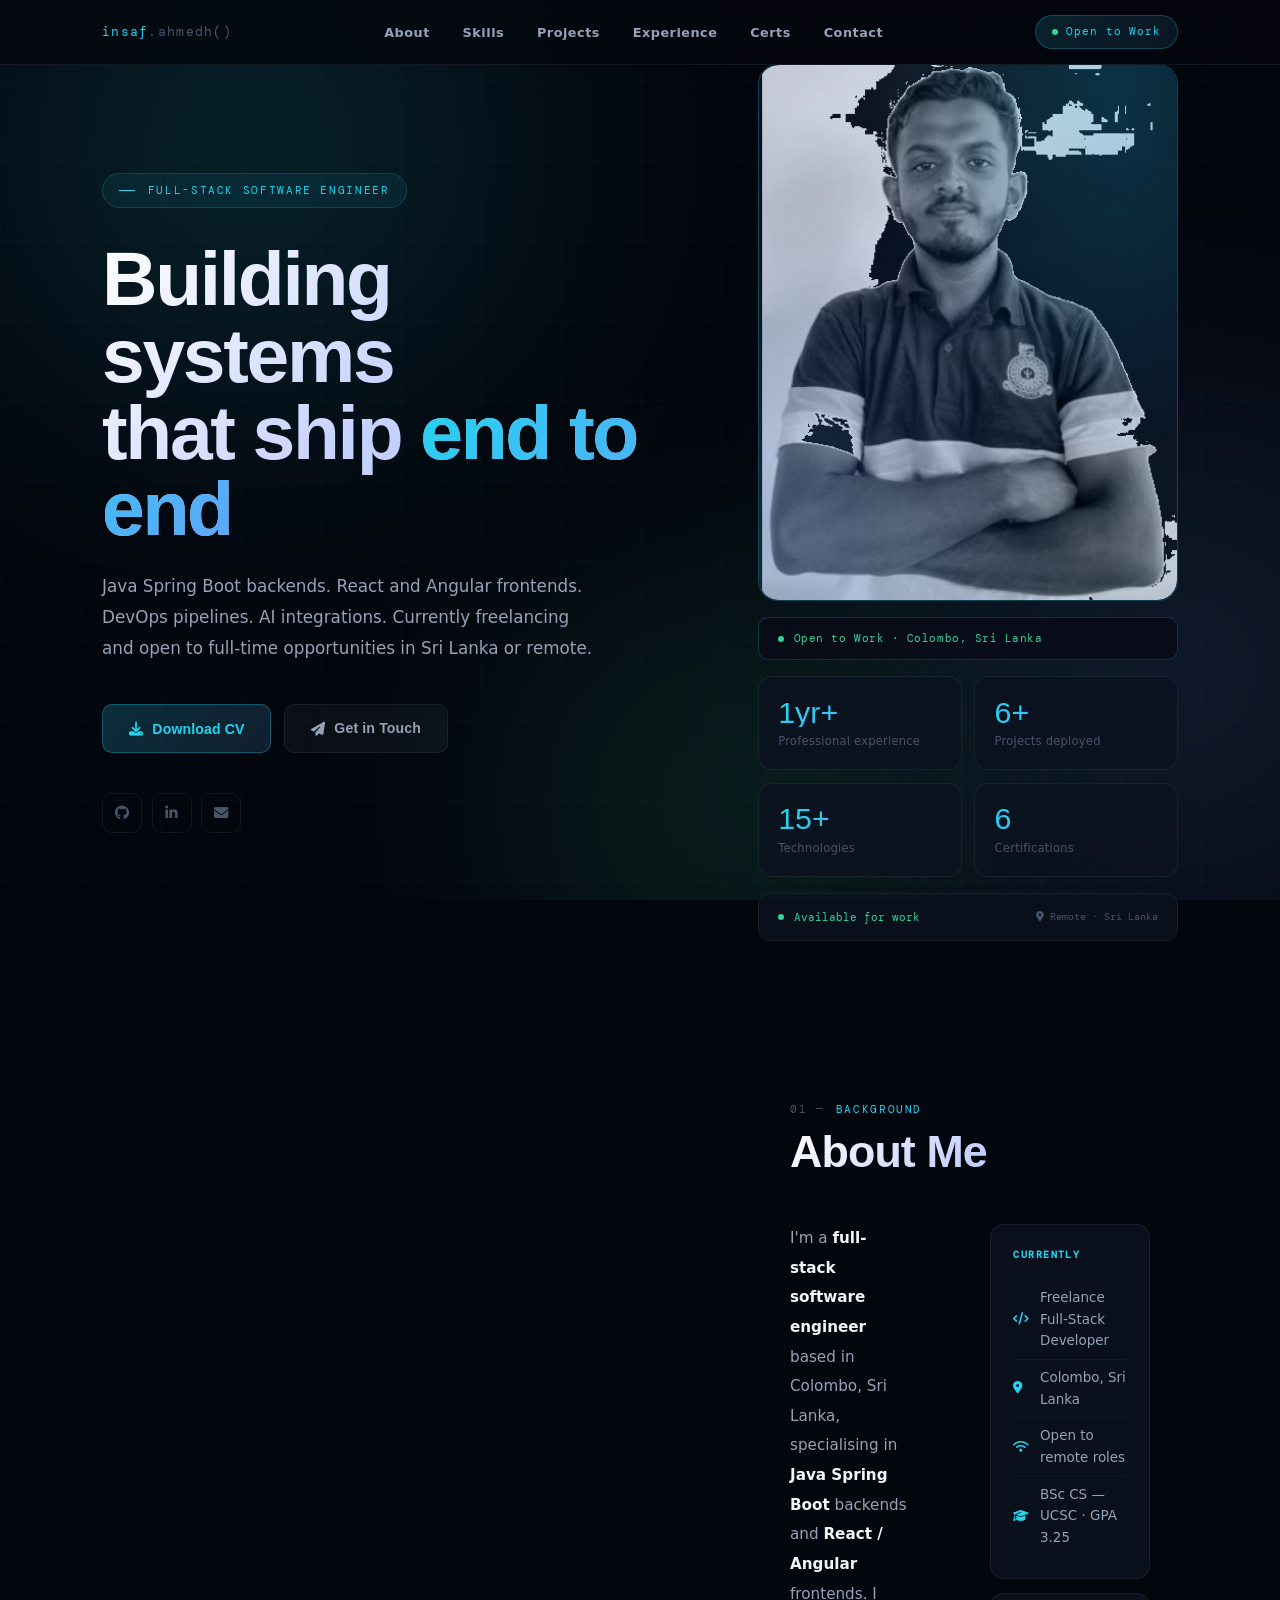
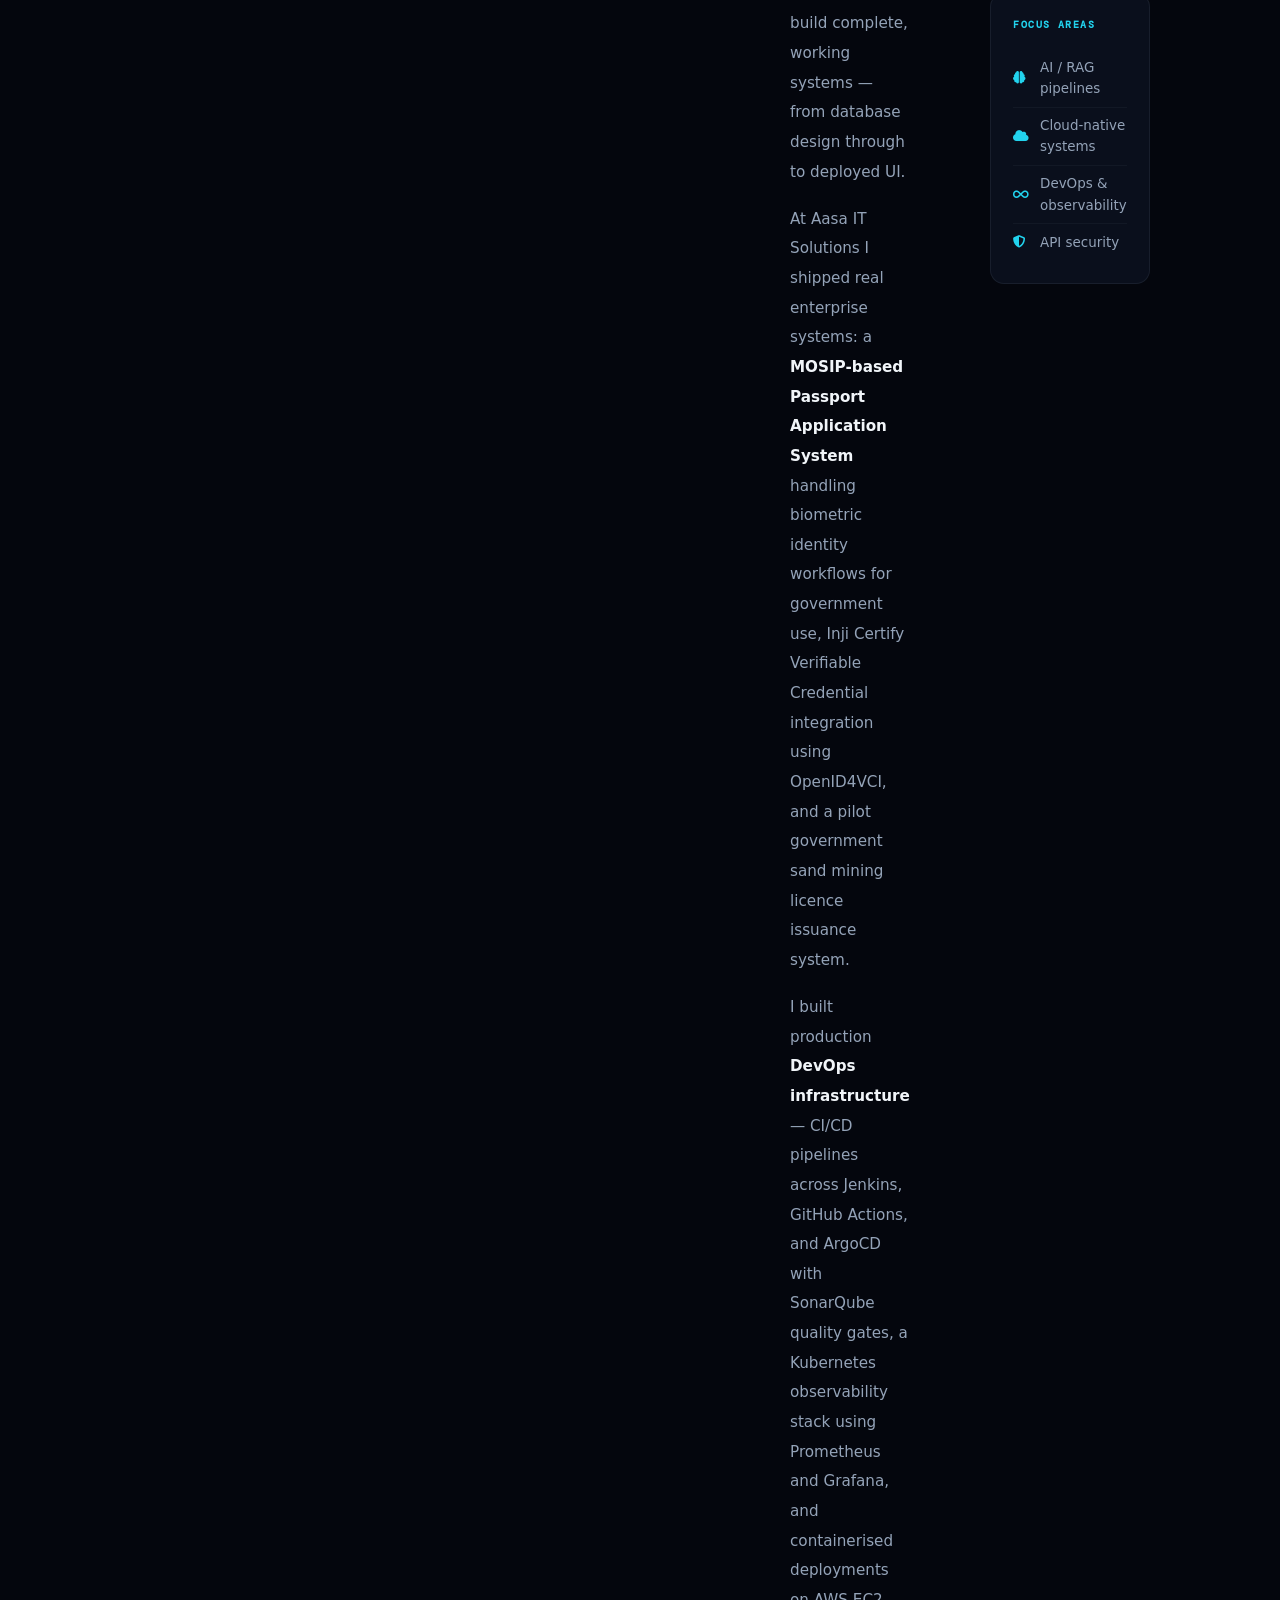
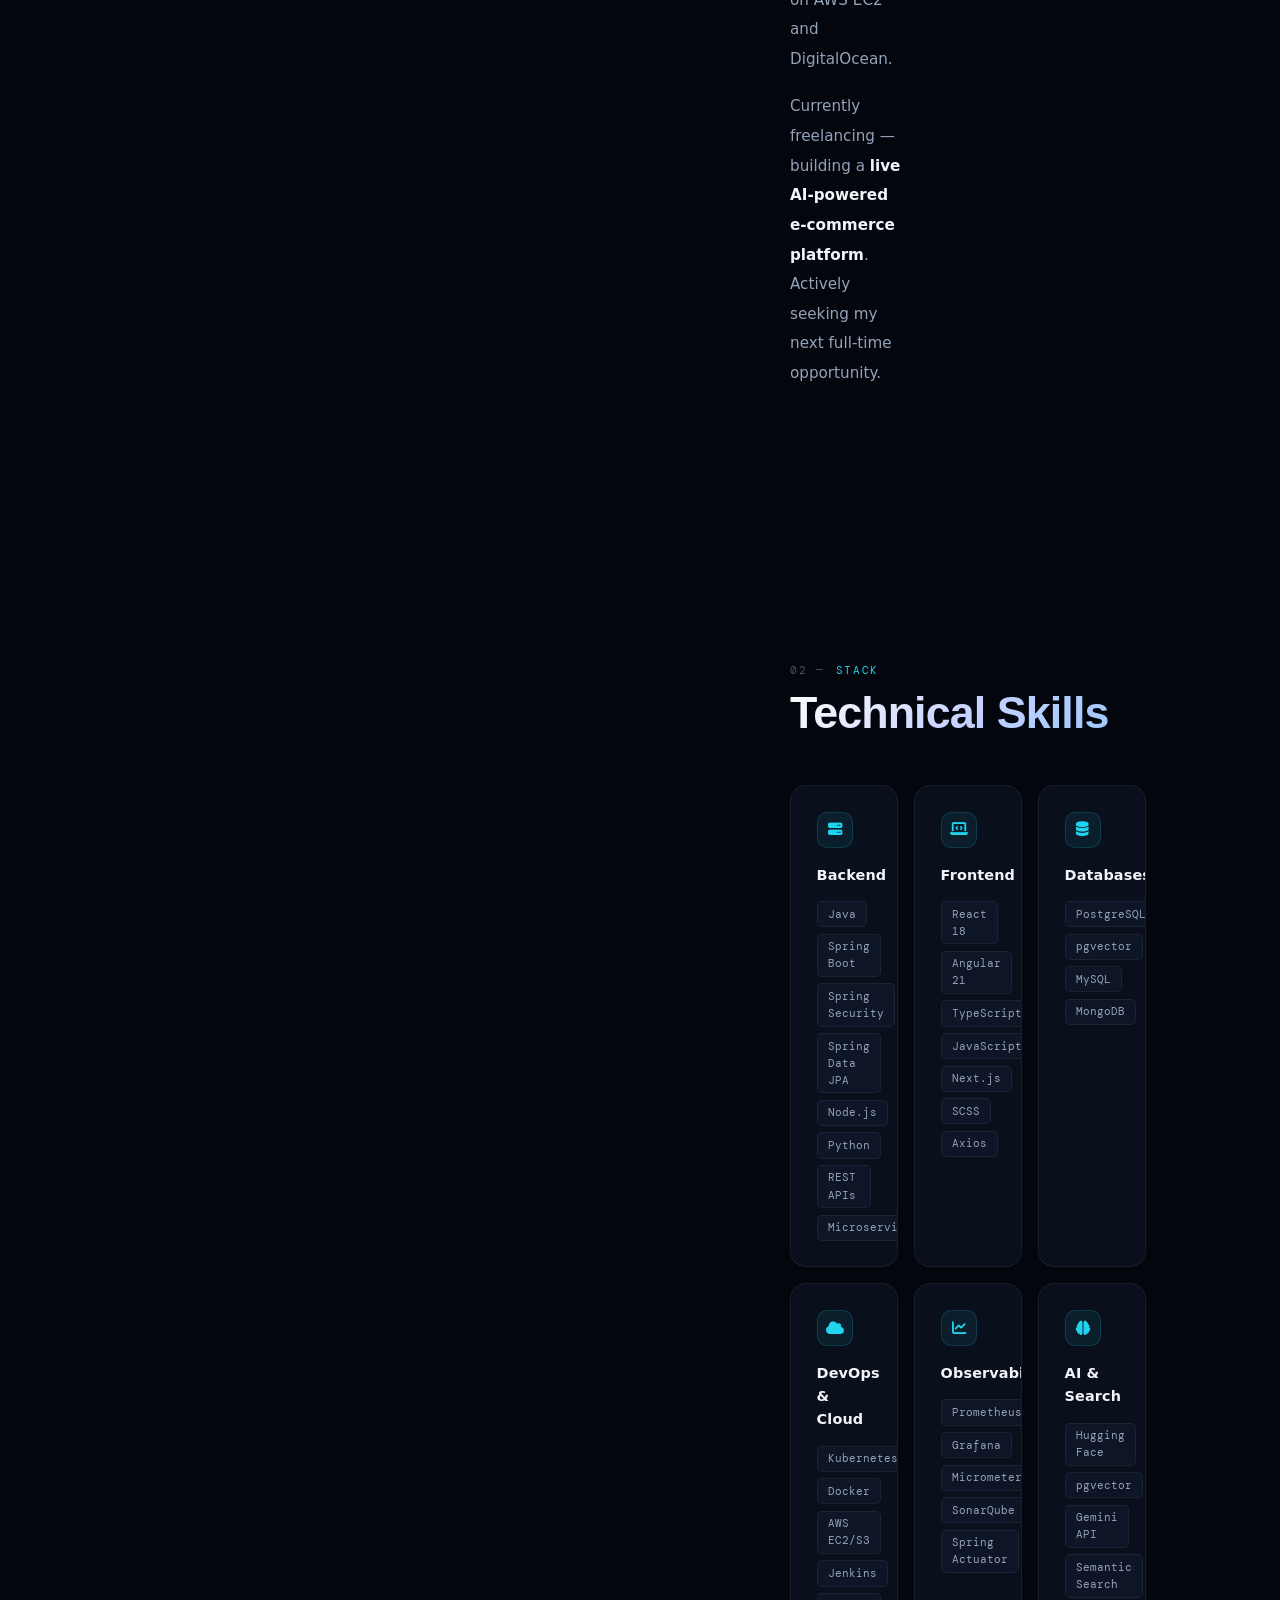
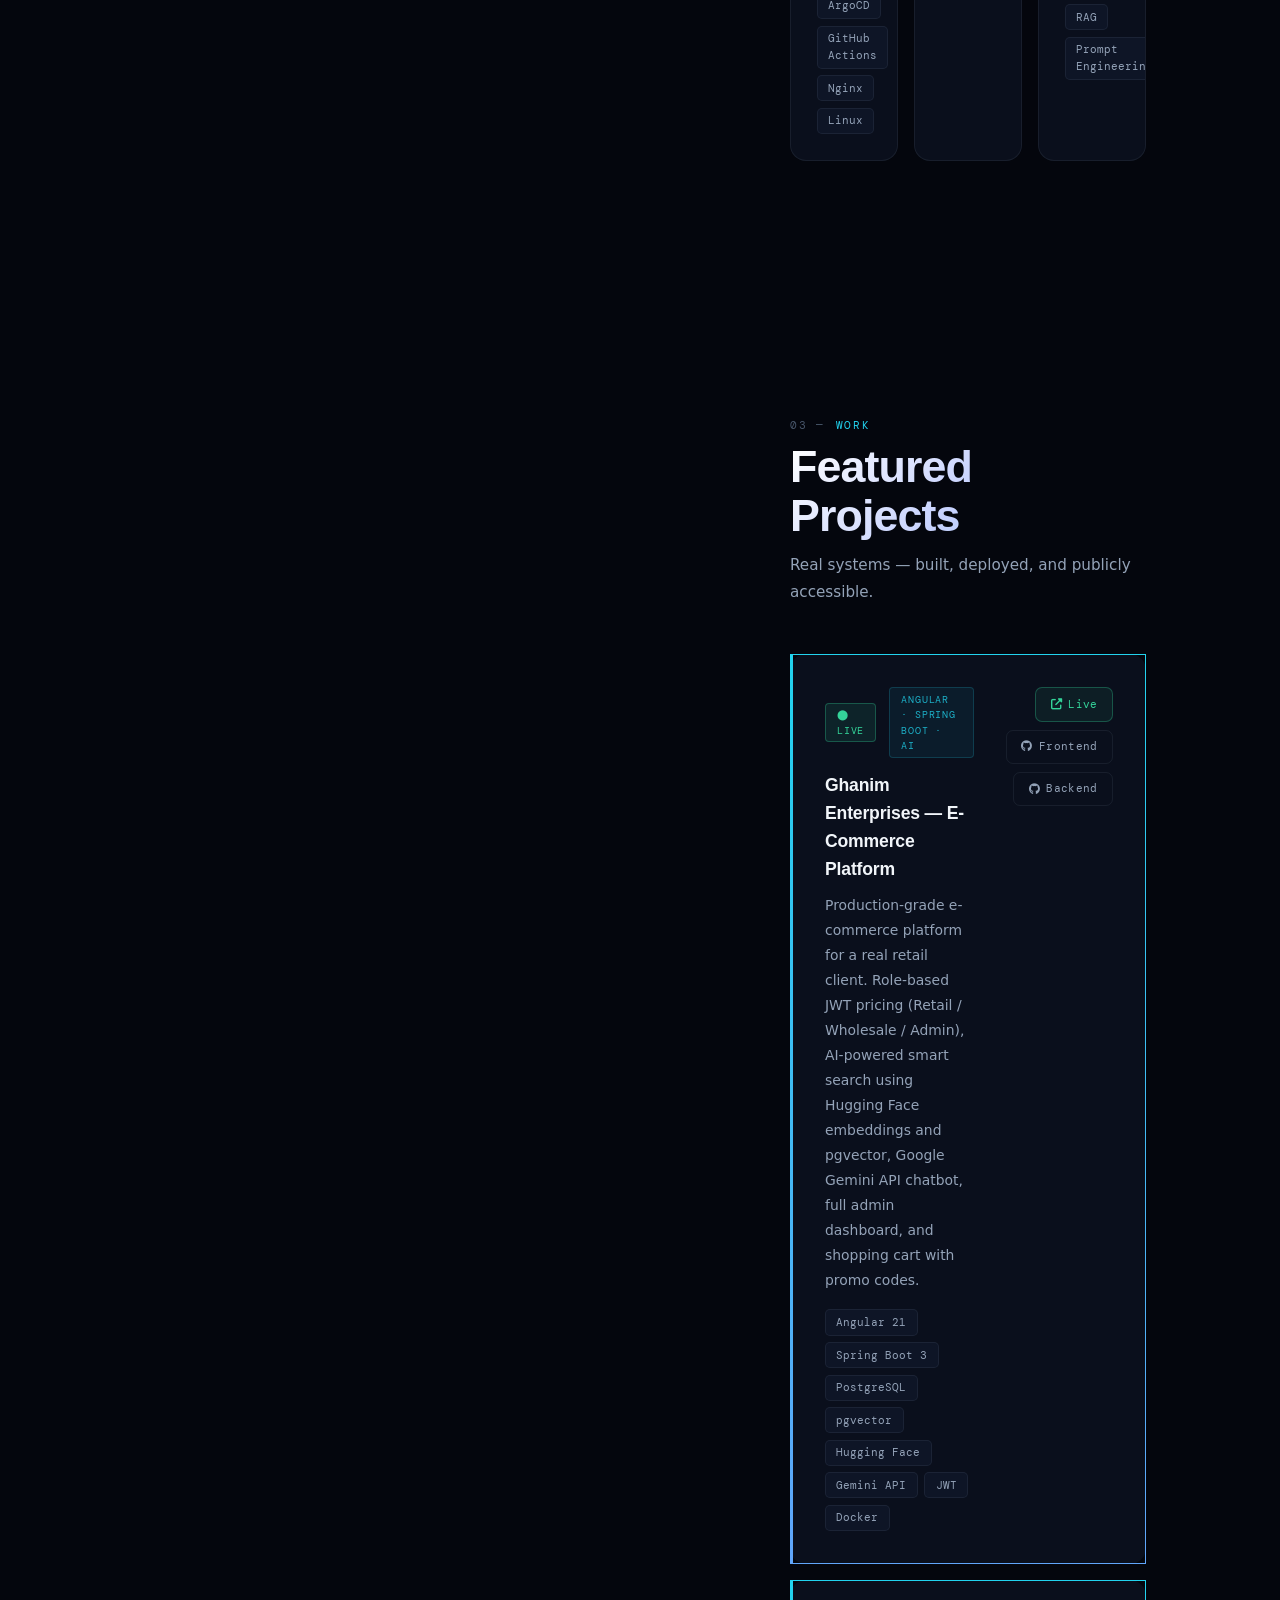
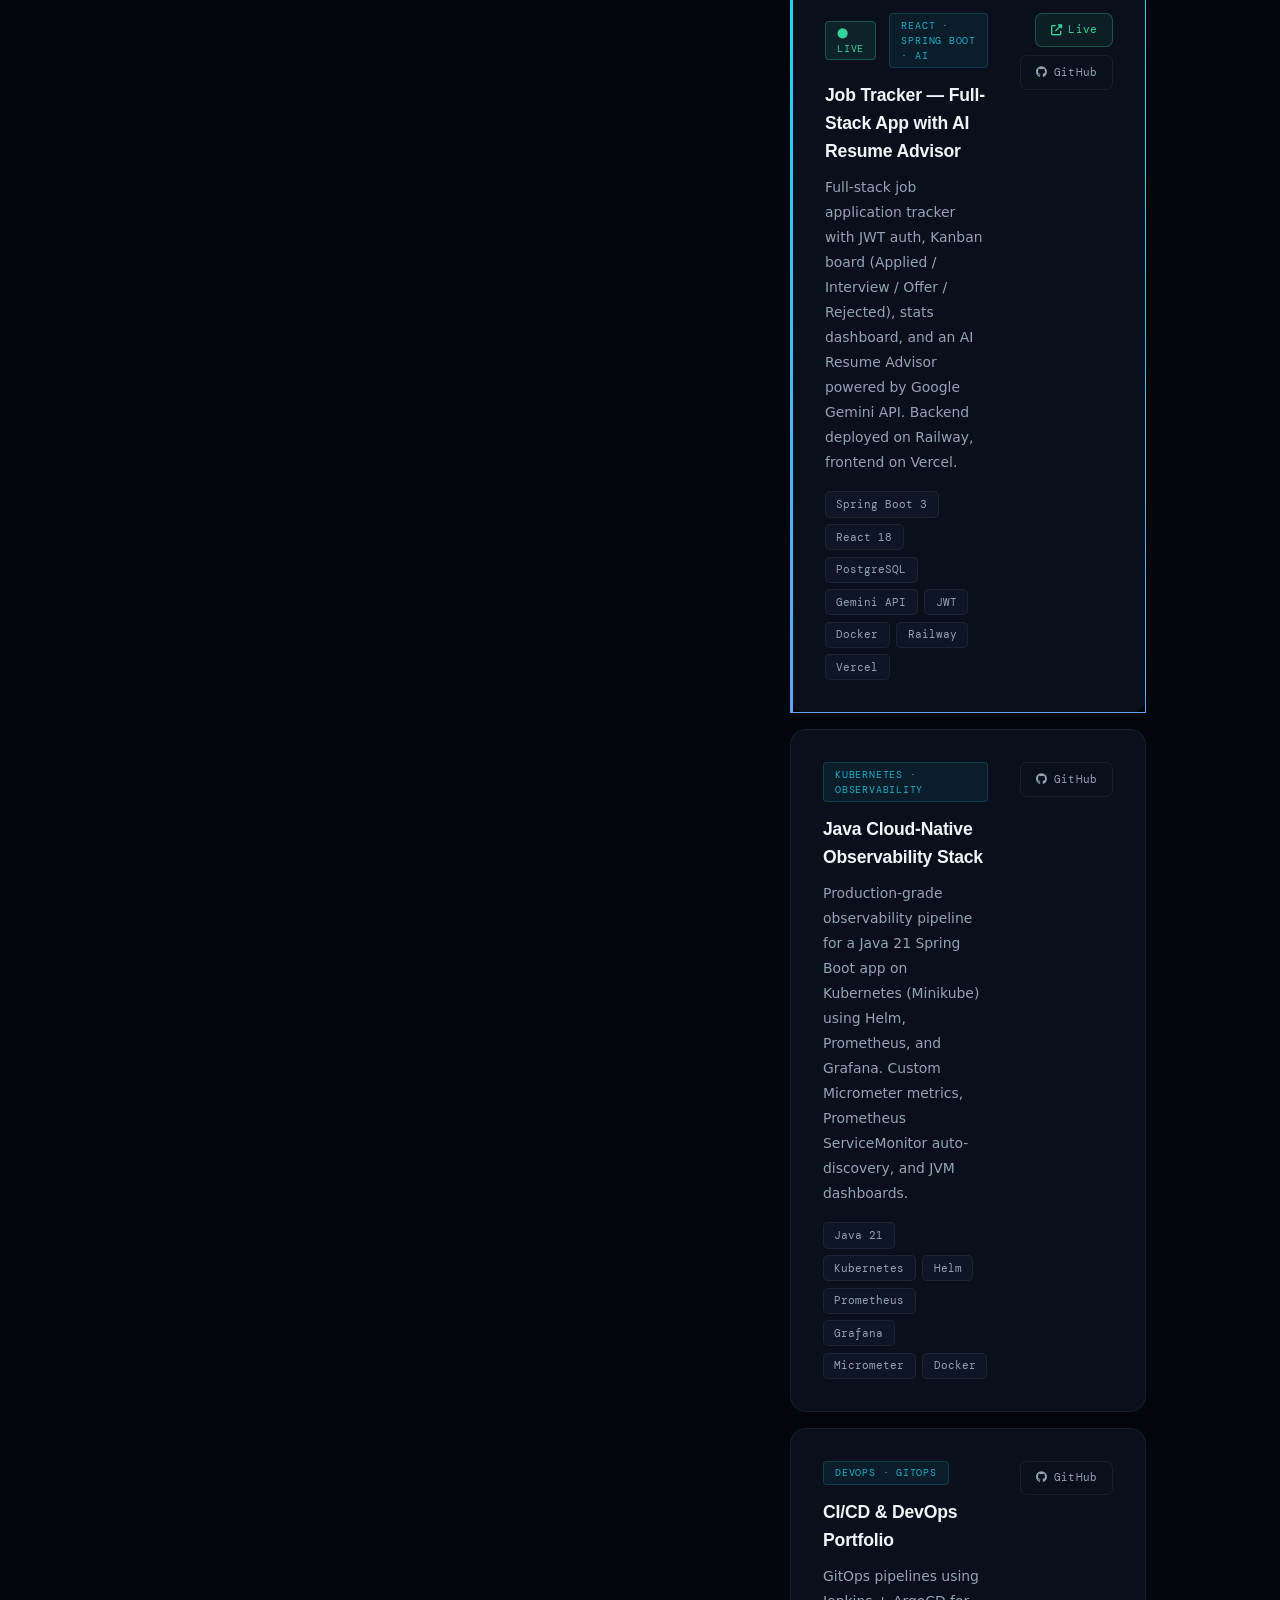
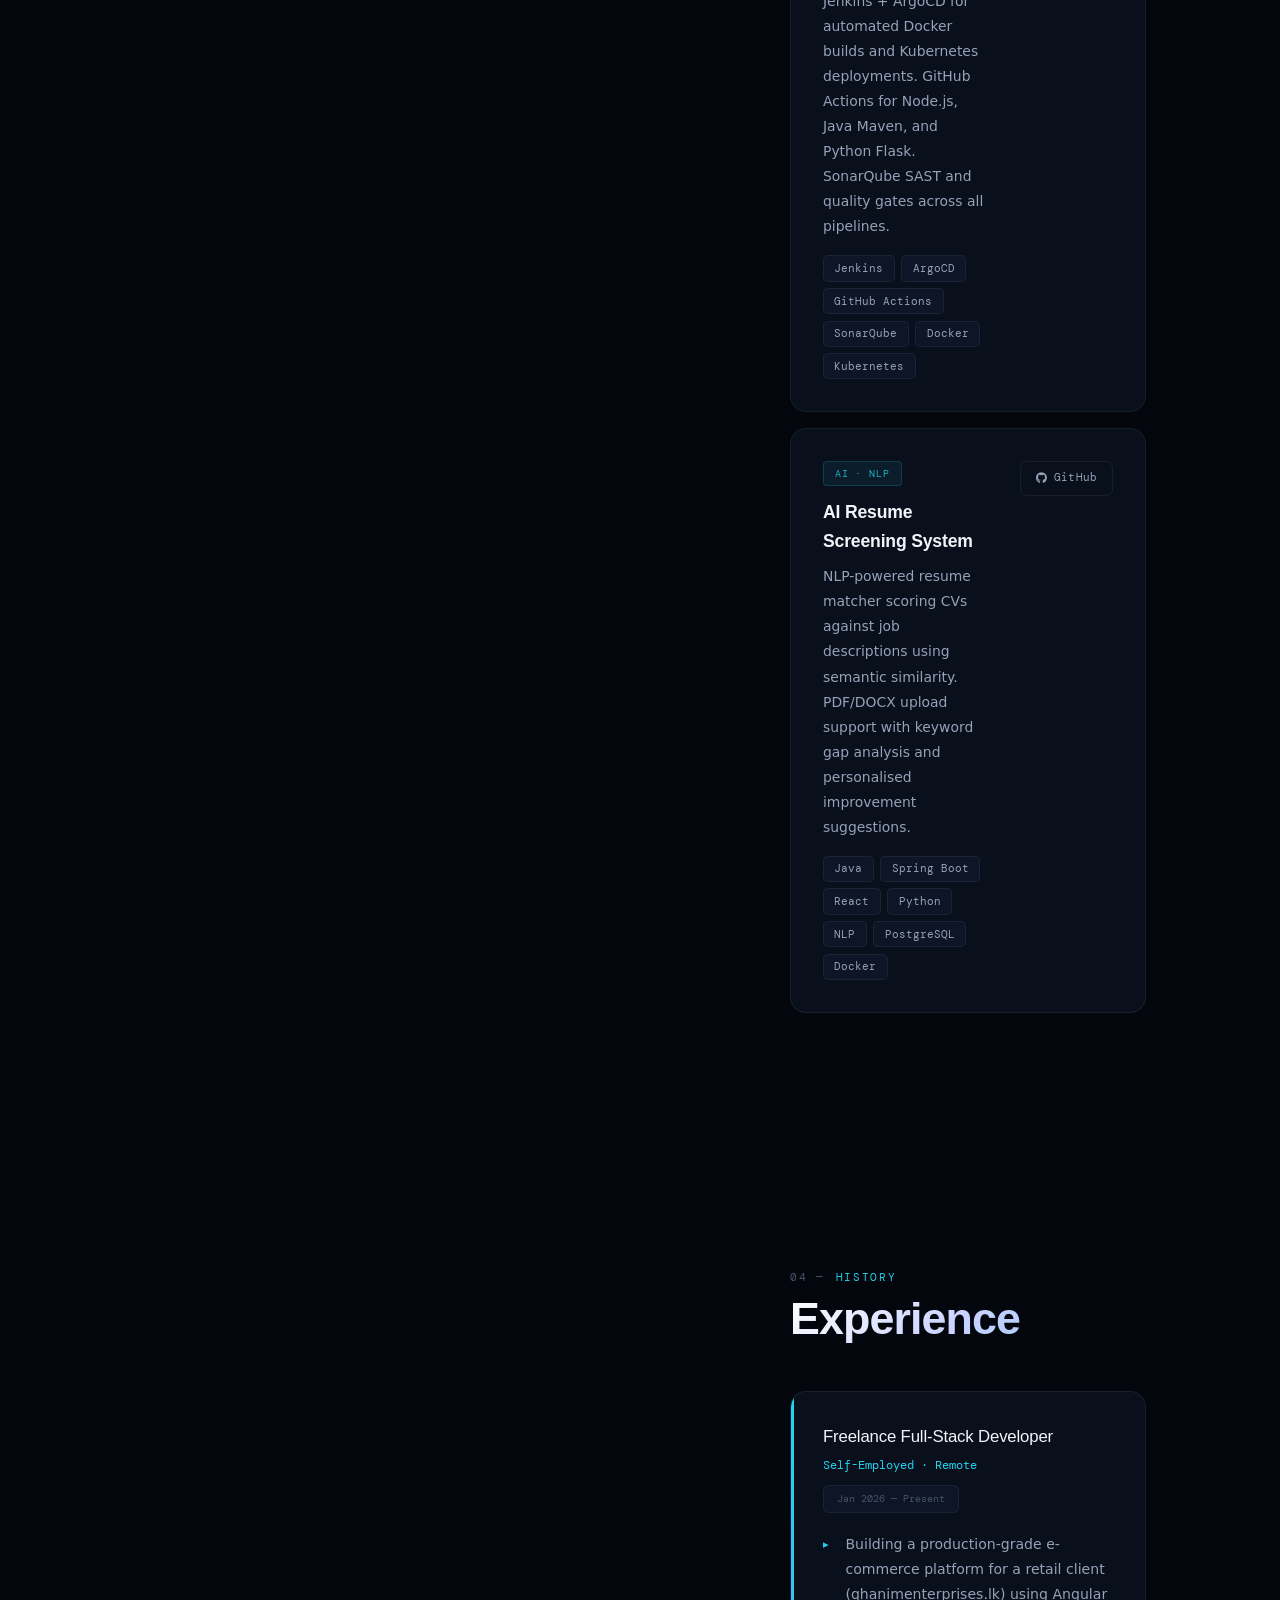
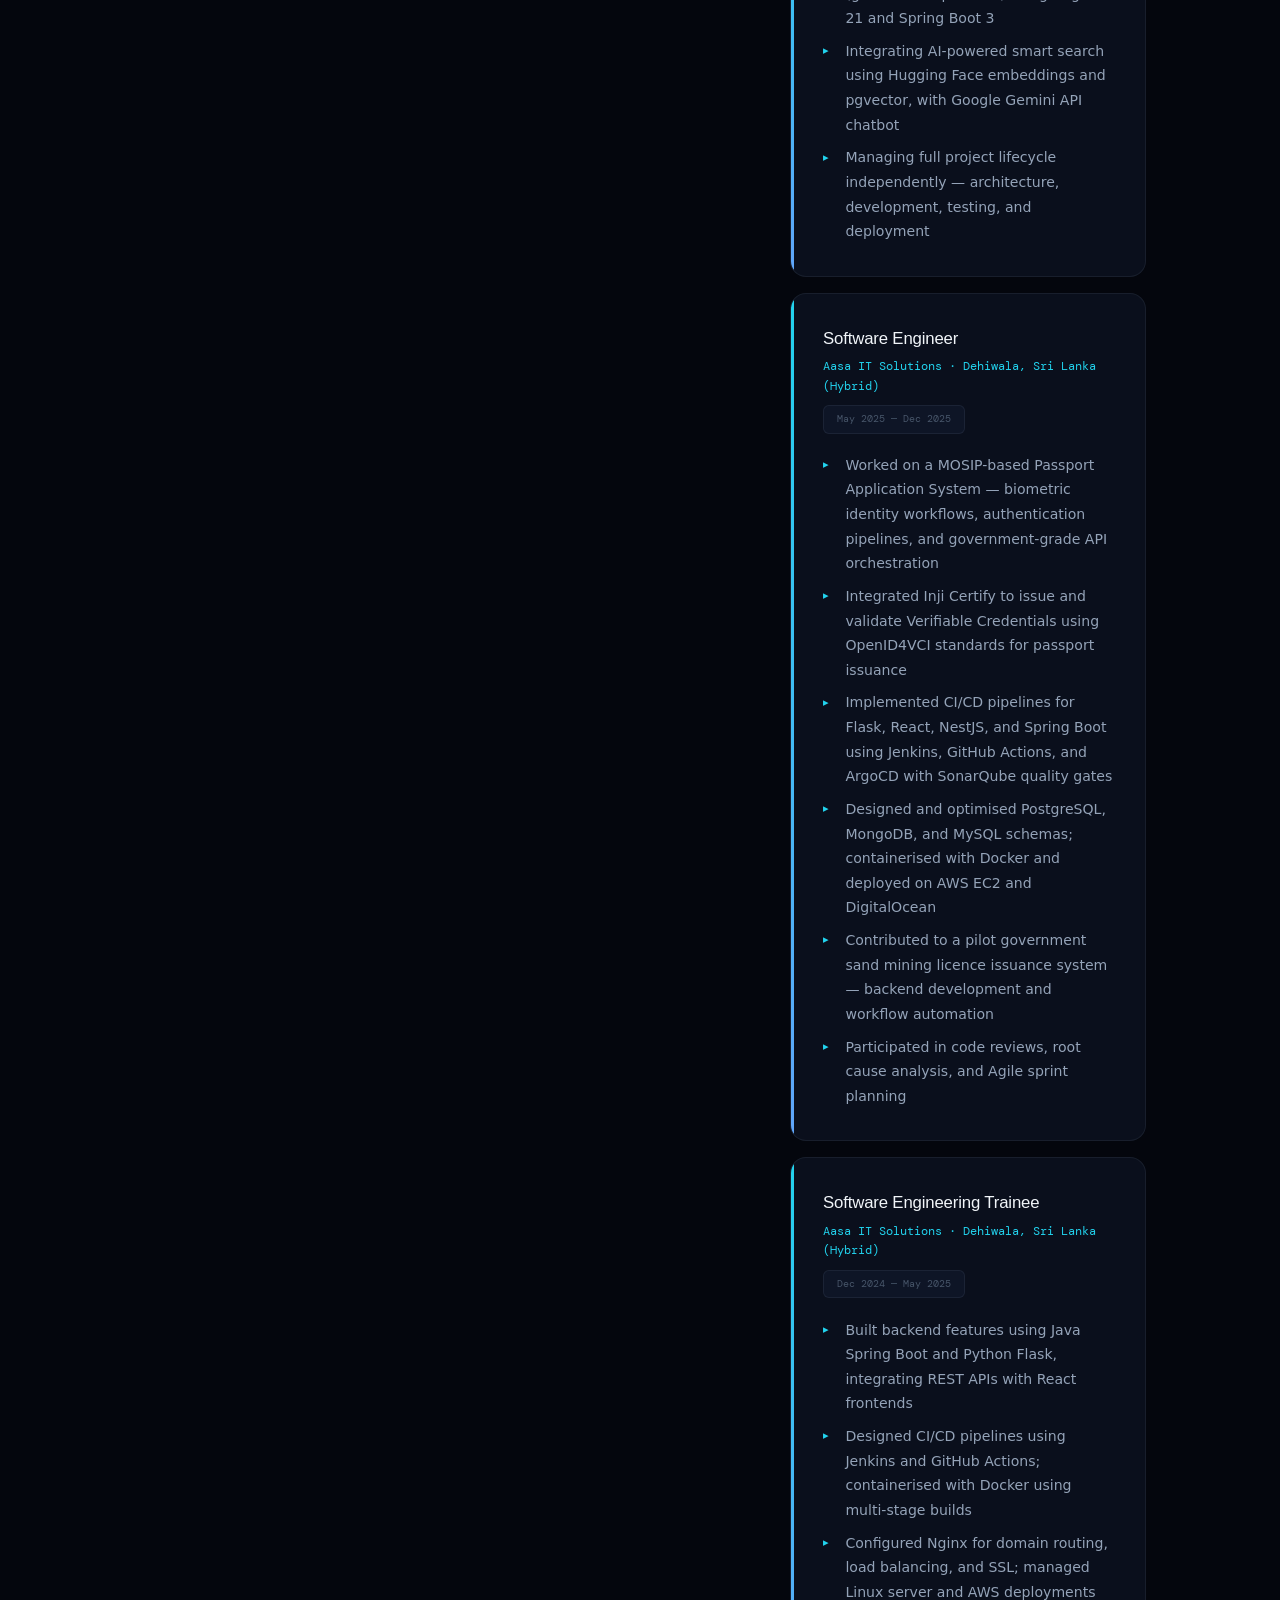
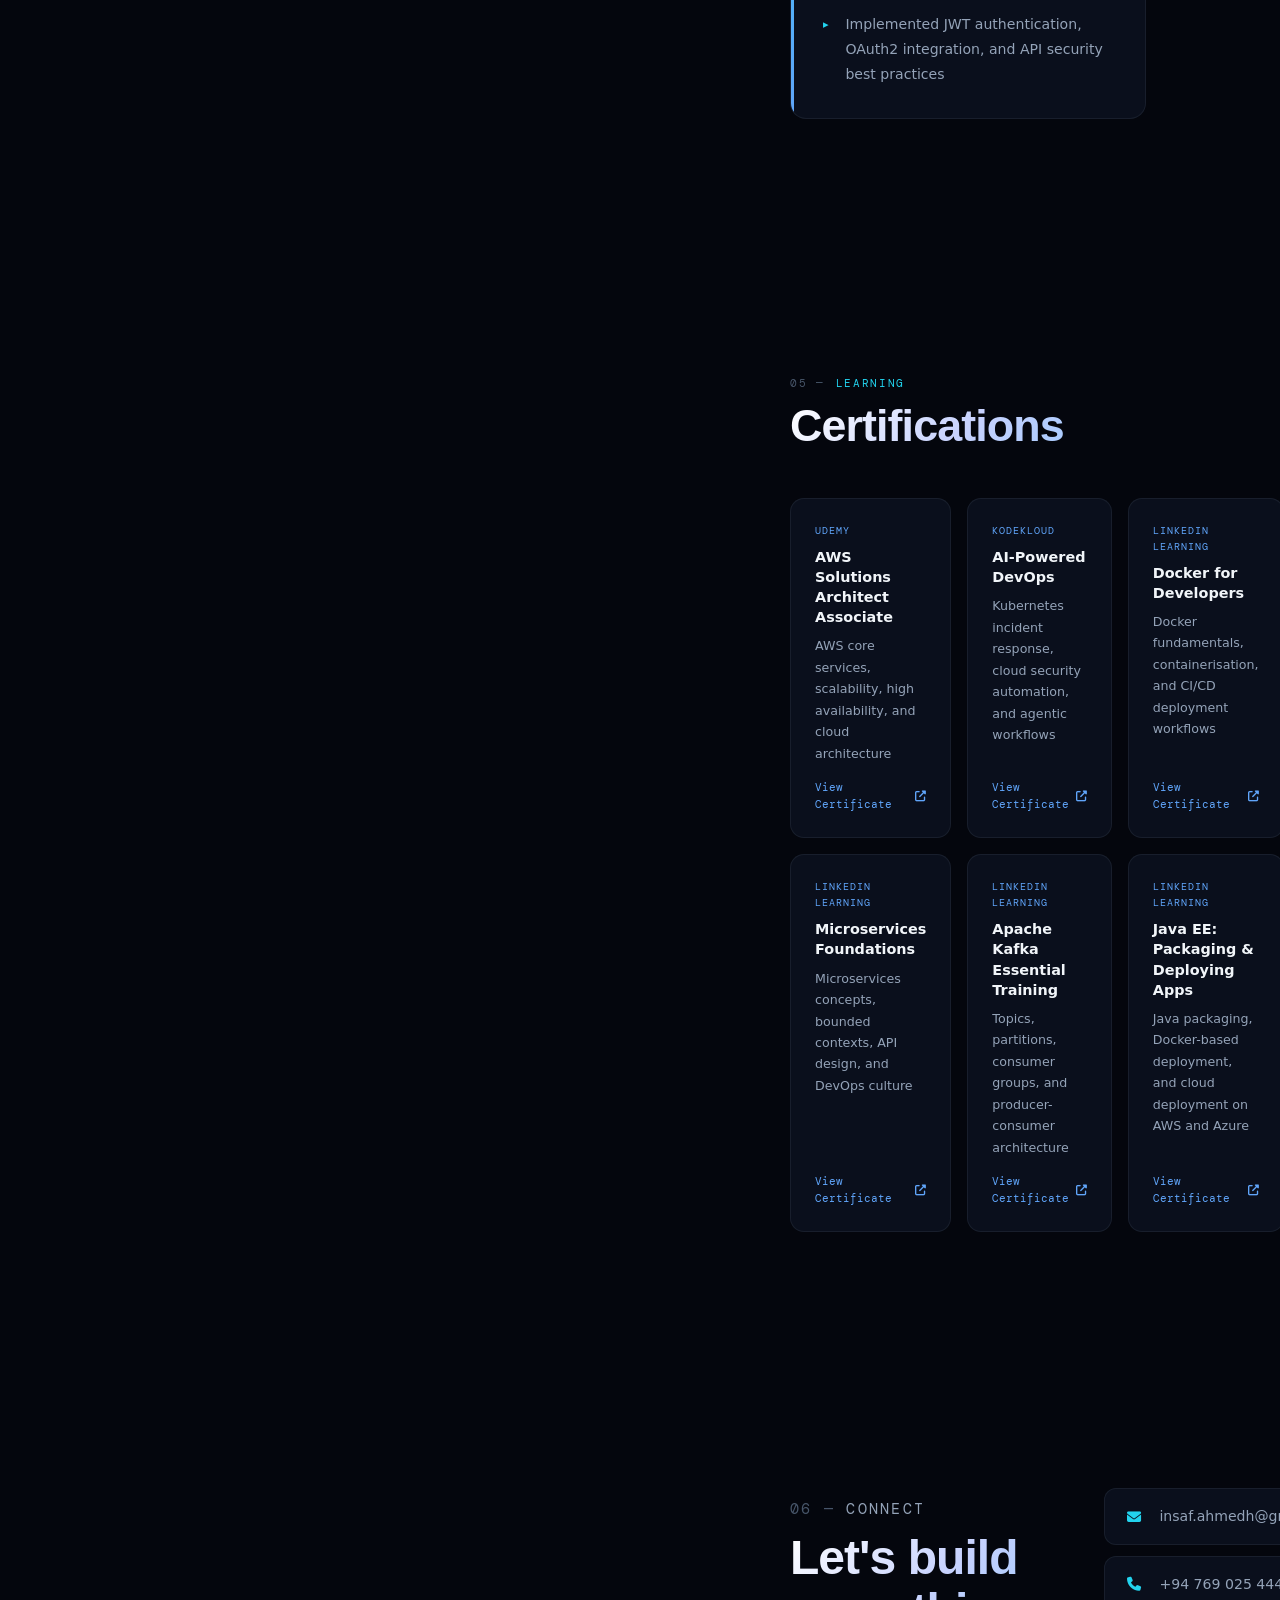
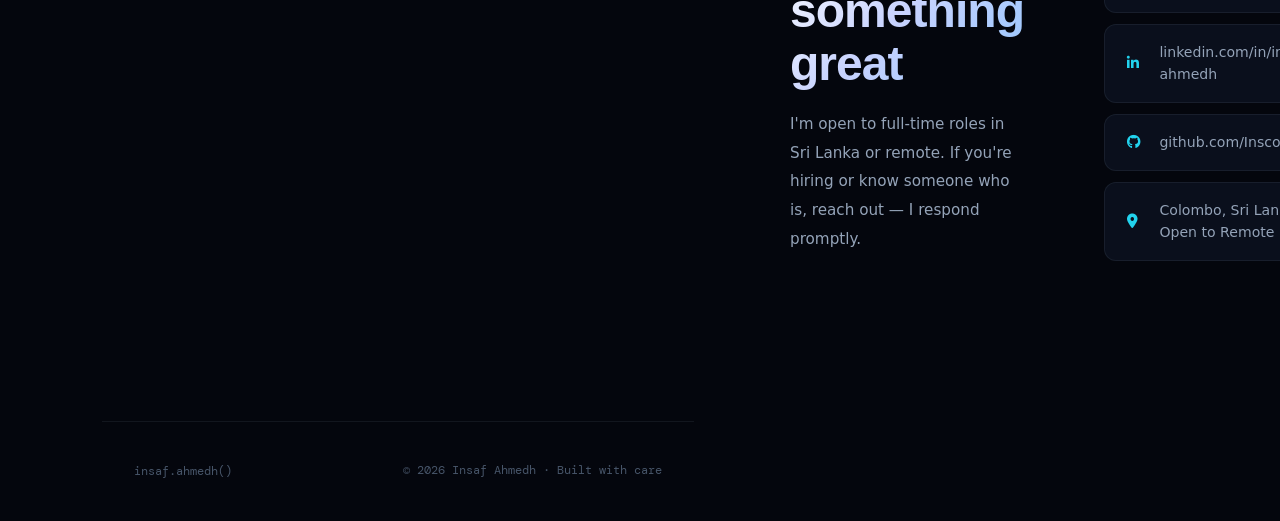
==== commit 4d9e7290: "Update and rename index (4).html to index.html" ====
--- a/index.html
+++ b/index.html
@@ -246,6 +246,22 @@
   .panel-stats{grid-template-columns:1fr 1fr}
   .exp-top{flex-direction:column}
 }
+
+.photo-card{display:flex;flex-direction:column;gap:1rem}
+.photo-wrap{position:relative;border-radius:20px;overflow:hidden;
+  border:1px solid rgba(34,211,238,0.25);
+  background:linear-gradient(160deg,#080c18 0%,#0d1628 50%,#091420 100%)}
+.profile-img{width:100%;display:block;border-radius:20px;
+  mix-blend-mode:luminosity;opacity:0.93;transition:opacity 0.3s;
+  object-fit:cover;object-position:top center}
+.photo-wrap:hover .profile-img{opacity:1;mix-blend-mode:normal}
+.photo-glow{position:absolute;inset:0;border-radius:20px;pointer-events:none;
+  background:radial-gradient(ellipse at 85% 5%,rgba(34,211,238,0.2) 0%,transparent 50%),
+             radial-gradient(ellipse at 15% 95%,rgba(96,165,250,0.15) 0%,transparent 50%)}
+.photo-status{background:rgba(8,12,24,0.9);border:1px solid rgba(34,211,238,0.2);
+  border-radius:10px;padding:0.75rem 1.2rem;display:flex;align-items:center;gap:0.6rem;
+  font-family:'DM Mono',monospace;font-size:0.67rem;color:var(--emerald);letter-spacing:0.05em}
+
 </style>
 </head>
 <body>
@@ -291,19 +307,12 @@
     </div>
   </div>
   <div class="hero-panel">
-    <div class="panel-featured">
-      <p class="pf-badge"><span class="pf-dot"></span>Live & Deployed — Latest Work</p>
-      <h2 class="pf-title">Ghanim Enterprises E-Commerce</h2>
-      <p class="pf-desc">Production retail platform with role-based pricing, AI smart search via Hugging Face + pgvector, and Gemini API chatbot.</p>
-      <div class="pf-tags">
-        <span class="pf-tag">Angular 21</span><span class="pf-tag">Spring Boot 3</span>
-        <span class="pf-tag">pgvector</span><span class="pf-tag">Gemini AI</span>
-        <span class="pf-tag">PostgreSQL</span><span class="pf-tag">Docker</span>
-      </div>
-      <div class="pf-links">
-        <a href="https://ghanimenterprises.lk" target="_blank" class="pf-link"><i class="fas fa-external-link-alt"></i> Live Demo</a>
-        <a href="https://github.com/Inscode/ecommerce-angular-springboot" target="_blank" class="pf-link"><i class="fab fa-github"></i> Repo</a>
-      </div>
+    <div class="photo-card">
+      <div class="photo-wrap">
+        <img src="[data-uri]" alt="Insaf Ahmedh" class="profile-img">
+        <div class="photo-glow"></div>
+      </div>
+      <div class="photo-status"><span class="dot-live"></span>Open to Work · Colombo, Sri Lanka</div>
     </div>
     <div class="panel-stats">
       <div class="pstat"><div class="pstat-n">1yr+</div><div class="pstat-l">Professional experience</div></div>
@@ -313,10 +322,9 @@
     </div>
     <div class="panel-status">
       <div class="ps-left"><span class="dot-live"></span>Available for work</div>
-      <div class="ps-right"><i class="fas fa-map-marker-alt"></i> Colombo, Sri Lanka · Remote</div>
-    </div>
-  </div>
-</div>
+      <div class="ps-right"><i class="fas fa-map-marker-alt"></i> Remote · Sri Lanka</div>
+    </div>
+  </div>
 
 <div class="section-divider"></div>
 
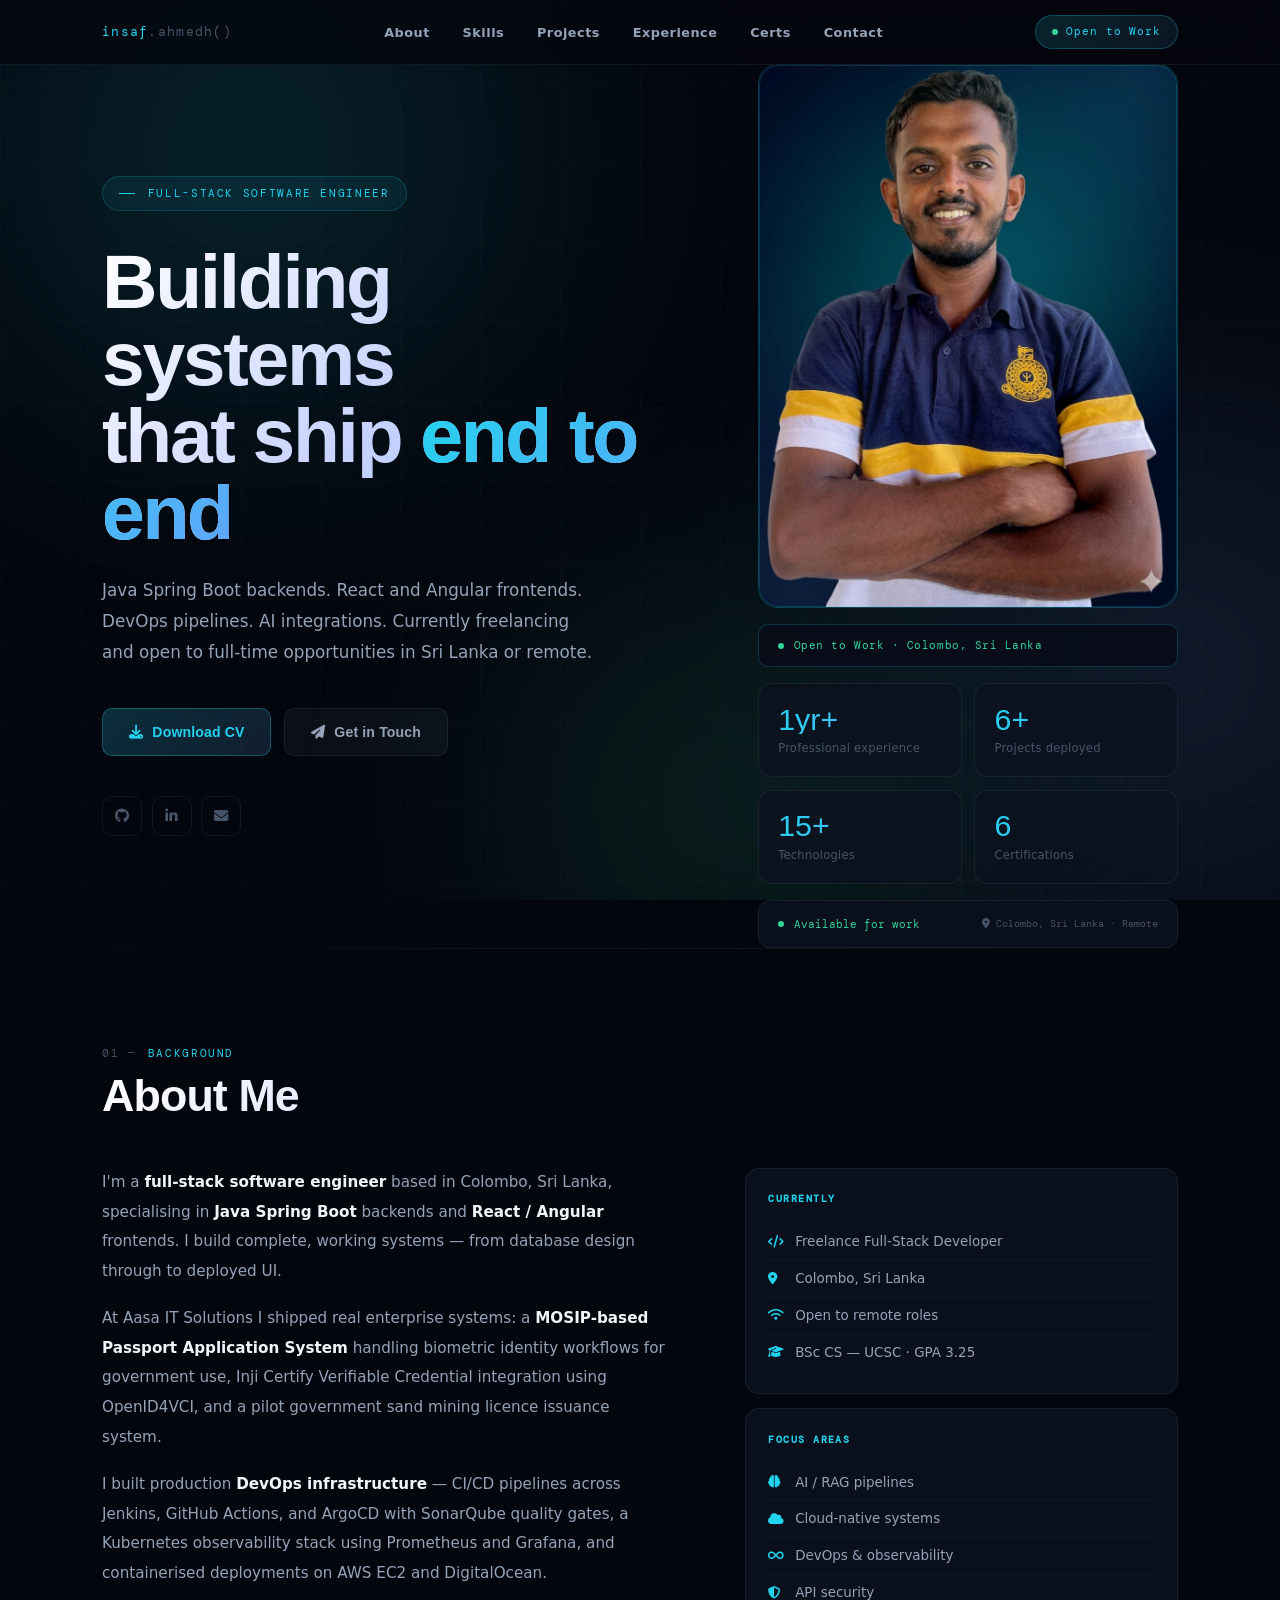
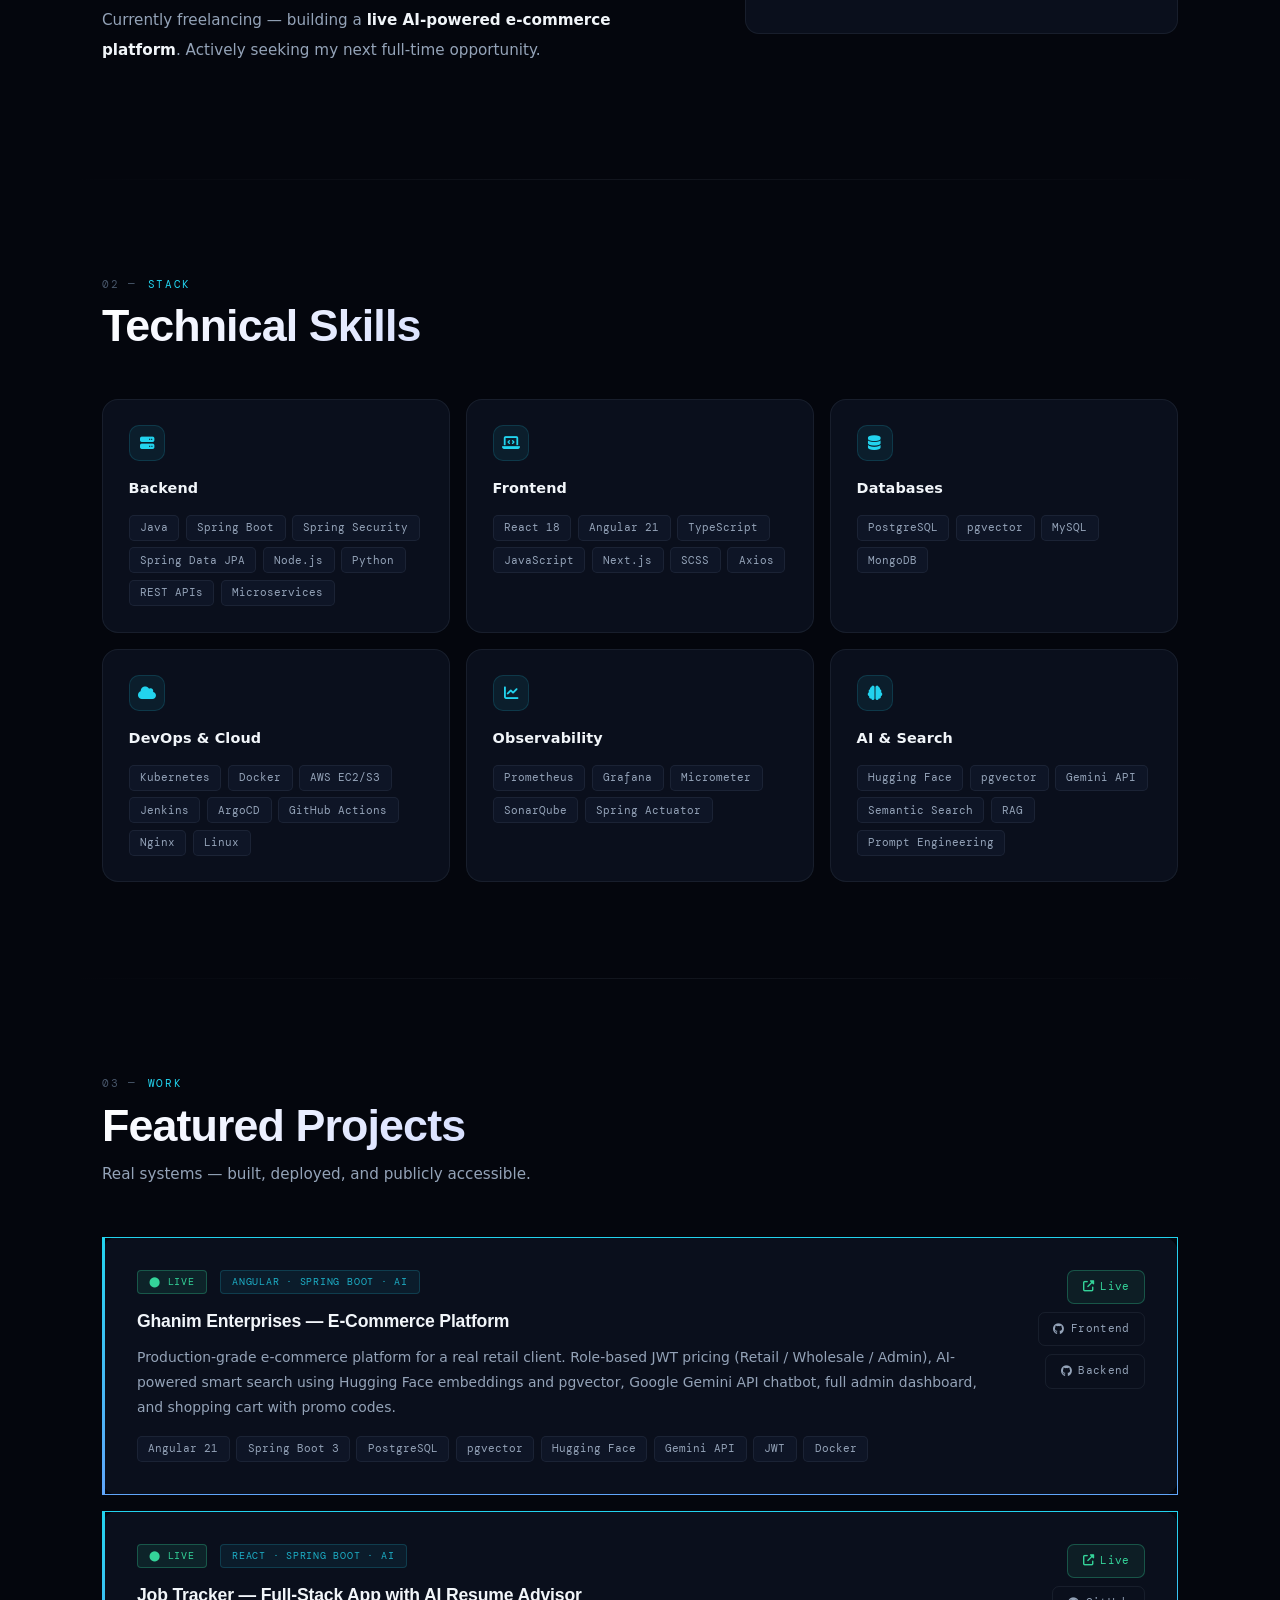
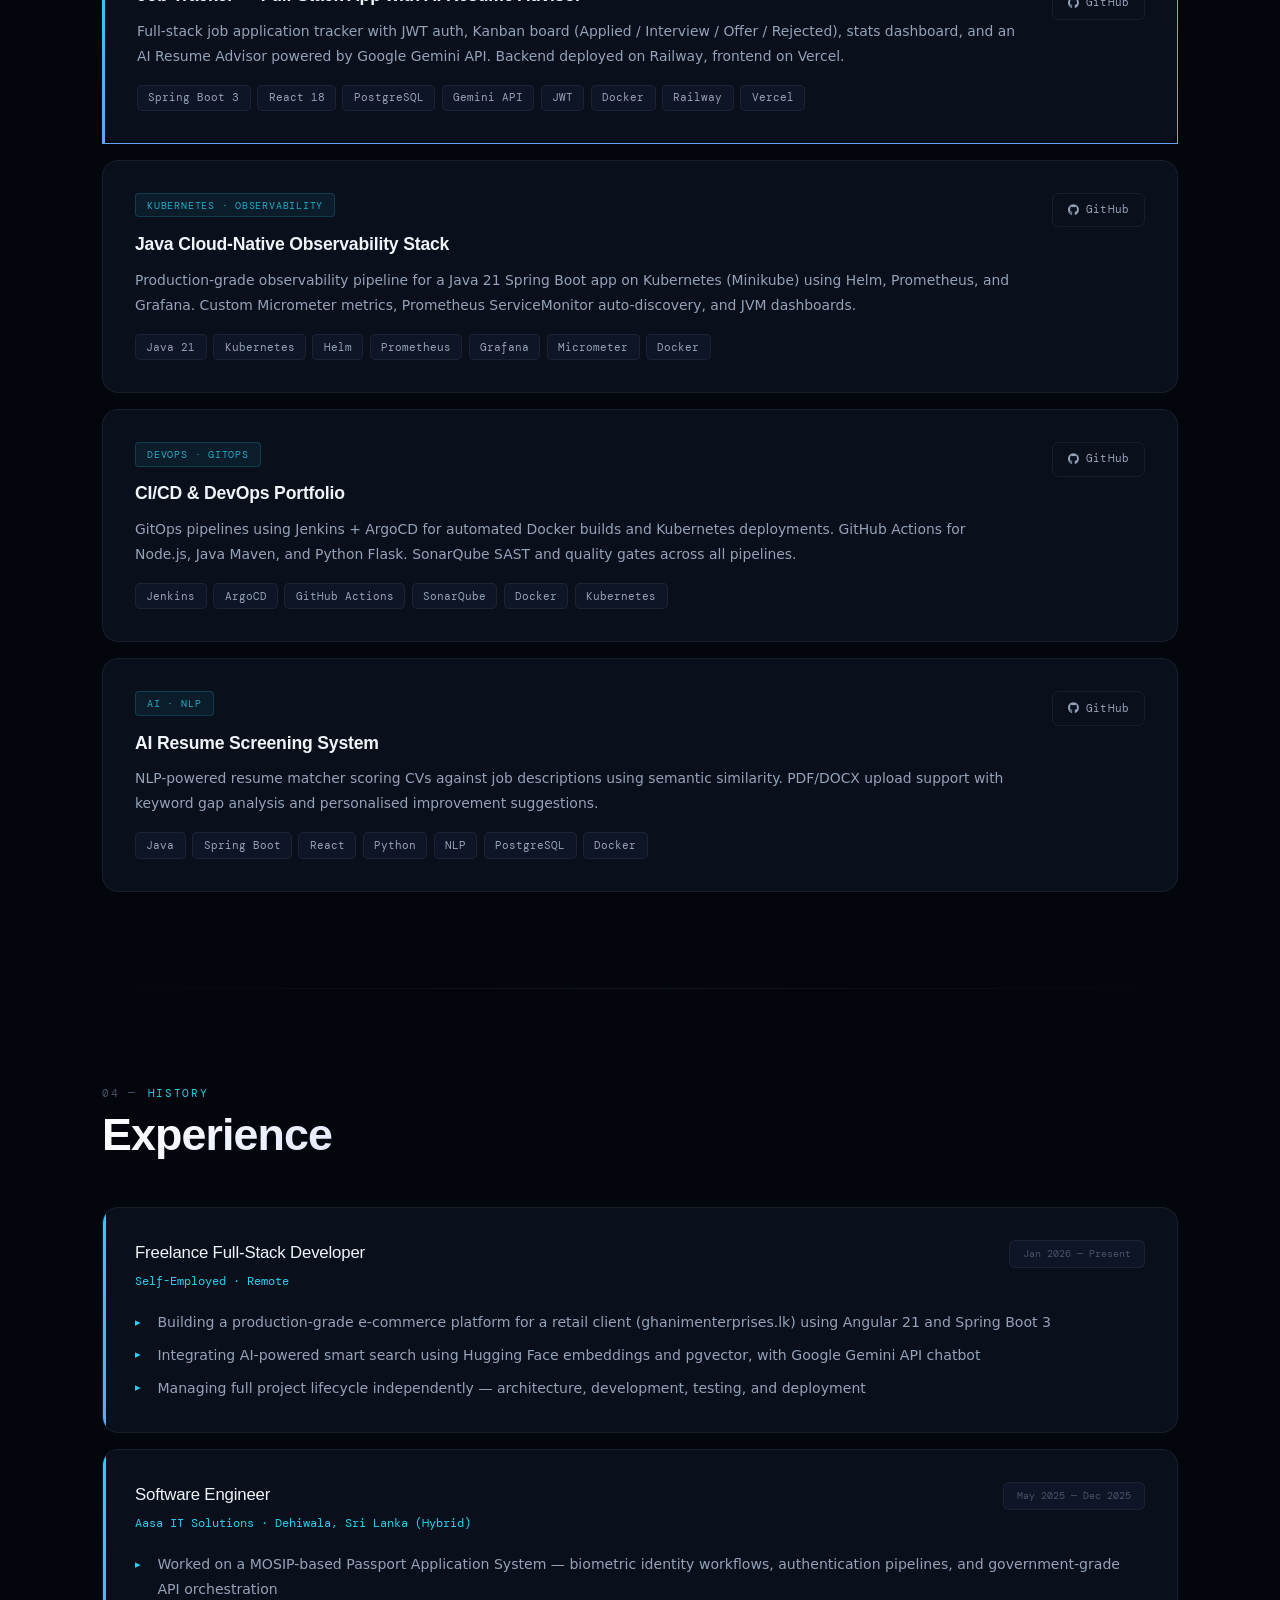
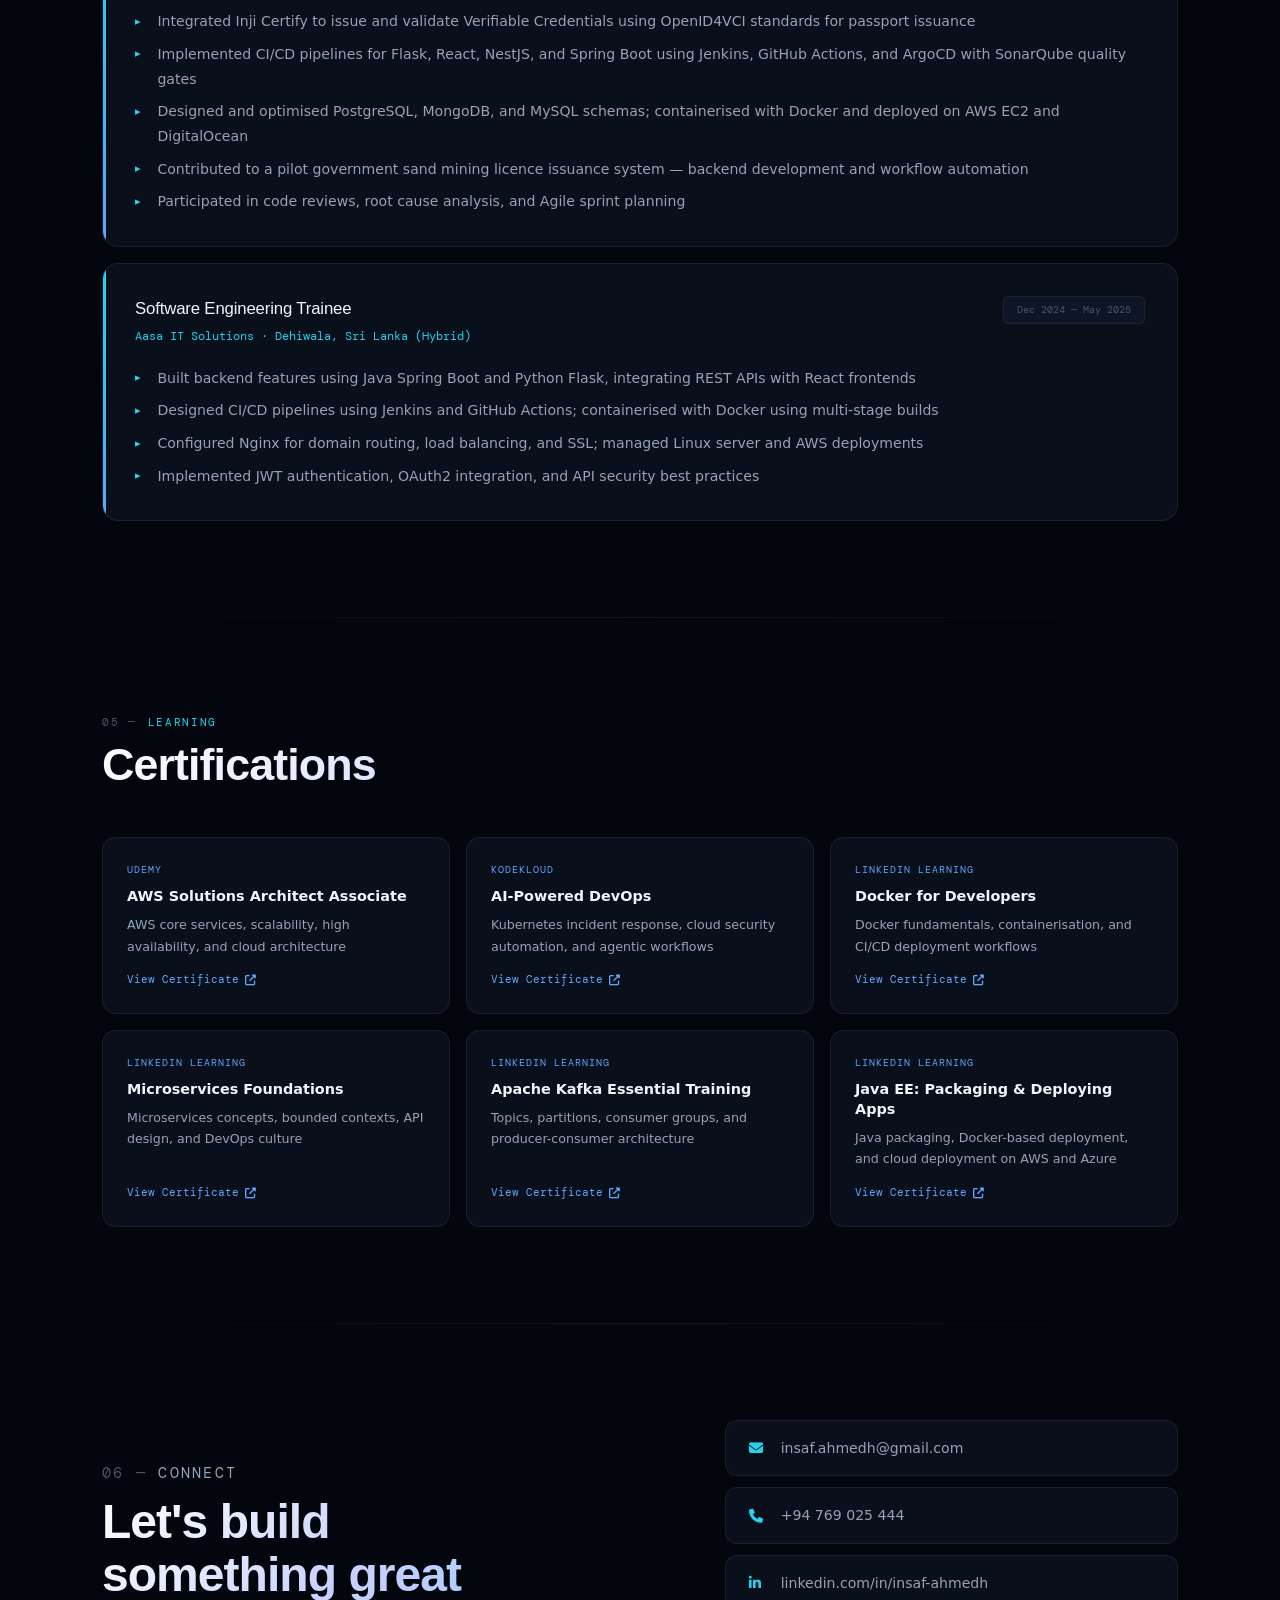
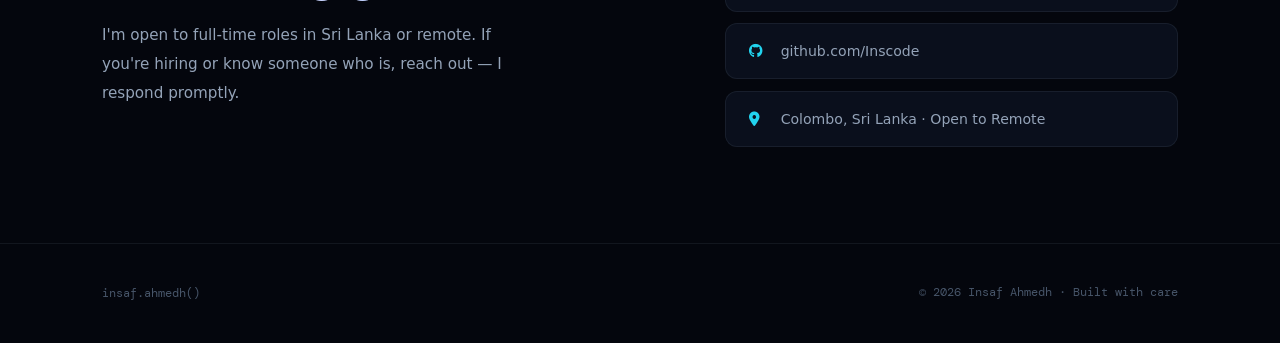
==== commit 3a268055: "Rename index (5).html to index.html" ====
--- a/index.html
+++ b/index.html
@@ -80,24 +80,21 @@
 /* HERO RIGHT PANEL */
 .hero-panel{display:flex;flex-direction:column;gap:1rem}
 
-.panel-featured{
-  background:linear-gradient(135deg,rgba(12,18,32,0.95),rgba(16,24,40,0.9));
-  border:1px solid rgba(34,211,238,0.2);border-radius:20px;padding:1.8rem;position:relative;overflow:hidden}
-.panel-featured::before{content:'';position:absolute;top:-60px;right:-60px;width:200px;height:200px;
-  background:radial-gradient(circle,rgba(34,211,238,0.15),transparent 70%);pointer-events:none}
-.pf-badge{display:inline-flex;align-items:center;gap:0.5rem;margin-bottom:1rem;
-  font-family:'DM Mono',monospace;font-size:0.62rem;color:var(--emerald);letter-spacing:0.12em;text-transform:uppercase}
-.pf-dot{width:6px;height:6px;border-radius:50%;background:var(--emerald);animation:blink 2s infinite}
-.pf-title{font-family:'Clash Display',sans-serif;font-size:1.25rem;color:var(--text);margin-bottom:0.6rem;line-height:1.3}
-.pf-desc{font-size:0.82rem;color:var(--muted);line-height:1.75;margin-bottom:1.2rem}
-.pf-tags{display:flex;flex-wrap:wrap;gap:0.4rem;margin-bottom:1.2rem}
-.pf-tag{font-family:'DM Mono',monospace;font-size:0.6rem;padding:0.22rem 0.6rem;border-radius:4px;
-  background:rgba(34,211,238,0.07);border:1px solid rgba(34,211,238,0.15);color:rgba(34,211,238,0.8)}
-.pf-links{display:flex;gap:0.6rem}
-.pf-link{display:inline-flex;align-items:center;gap:0.4rem;font-family:'DM Mono',monospace;font-size:0.68rem;
-  color:var(--cyan);text-decoration:none;padding:0.4rem 0.9rem;border-radius:6px;
-  background:rgba(34,211,238,0.08);border:1px solid rgba(34,211,238,0.18);transition:all 0.2s}
-.pf-link:hover{background:rgba(34,211,238,0.15);transform:translateY(-1px)}
+/* PROFILE PHOTO */
+.photo-wrap{position:relative;border-radius:20px;overflow:hidden;
+  border:1px solid rgba(34,211,238,0.25)}
+.profile-img{width:100%;display:block;border-radius:20px;
+  object-fit:cover;object-position:top center;transition:transform 0.4s ease}
+.photo-wrap:hover .profile-img{transform:scale(1.02)}
+.photo-glow{position:absolute;inset:0;border-radius:20px;pointer-events:none;
+  background:radial-gradient(ellipse at 90% 5%,rgba(34,211,238,0.18) 0%,transparent 45%),
+             radial-gradient(ellipse at 10% 95%,rgba(96,165,250,0.12) 0%,transparent 45%);
+  mix-blend-mode:screen}
+.photo-border{position:absolute;inset:0;border-radius:20px;pointer-events:none;
+  border:1px solid rgba(34,211,238,0.18)}
+.photo-status{background:rgba(8,12,24,0.92);border:1px solid rgba(34,211,238,0.2);
+  border-radius:10px;padding:0.75rem 1.2rem;display:flex;align-items:center;gap:0.6rem;
+  font-family:'DM Mono',monospace;font-size:0.67rem;color:var(--emerald);letter-spacing:0.05em}
 
 .panel-stats{display:grid;grid-template-columns:1fr 1fr;gap:0.8rem}
 .pstat{background:rgba(12,18,32,0.8);border:1px solid var(--border);border-radius:14px;padding:1.2rem;transition:border-color 0.2s}
@@ -246,22 +243,6 @@
   .panel-stats{grid-template-columns:1fr 1fr}
   .exp-top{flex-direction:column}
 }
-
-.photo-card{display:flex;flex-direction:column;gap:1rem}
-.photo-wrap{position:relative;border-radius:20px;overflow:hidden;
-  border:1px solid rgba(34,211,238,0.25);
-  background:linear-gradient(160deg,#080c18 0%,#0d1628 50%,#091420 100%)}
-.profile-img{width:100%;display:block;border-radius:20px;
-  mix-blend-mode:luminosity;opacity:0.93;transition:opacity 0.3s;
-  object-fit:cover;object-position:top center}
-.photo-wrap:hover .profile-img{opacity:1;mix-blend-mode:normal}
-.photo-glow{position:absolute;inset:0;border-radius:20px;pointer-events:none;
-  background:radial-gradient(ellipse at 85% 5%,rgba(34,211,238,0.2) 0%,transparent 50%),
-             radial-gradient(ellipse at 15% 95%,rgba(96,165,250,0.15) 0%,transparent 50%)}
-.photo-status{background:rgba(8,12,24,0.9);border:1px solid rgba(34,211,238,0.2);
-  border-radius:10px;padding:0.75rem 1.2rem;display:flex;align-items:center;gap:0.6rem;
-  font-family:'DM Mono',monospace;font-size:0.67rem;color:var(--emerald);letter-spacing:0.05em}
-
 </style>
 </head>
 <body>
@@ -307,13 +288,12 @@
     </div>
   </div>
   <div class="hero-panel">
-    <div class="photo-card">
-      <div class="photo-wrap">
-        <img src="[data-uri]" alt="Insaf Ahmedh" class="profile-img">
-        <div class="photo-glow"></div>
-      </div>
-      <div class="photo-status"><span class="dot-live"></span>Open to Work · Colombo, Sri Lanka</div>
-    </div>
+    <div class="photo-wrap">
+      <img src="profile.png" alt="Insaf Ahmedh" class="profile-img">
+      <div class="photo-glow"></div>
+      <div class="photo-border"></div>
+    </div>
+    <div class="photo-status"><span class="dot-live"></span>Open to Work · Colombo, Sri Lanka</div>
     <div class="panel-stats">
       <div class="pstat"><div class="pstat-n">1yr+</div><div class="pstat-l">Professional experience</div></div>
       <div class="pstat"><div class="pstat-n">6+</div><div class="pstat-l">Projects deployed</div></div>
@@ -322,9 +302,10 @@
     </div>
     <div class="panel-status">
       <div class="ps-left"><span class="dot-live"></span>Available for work</div>
-      <div class="ps-right"><i class="fas fa-map-marker-alt"></i> Remote · Sri Lanka</div>
-    </div>
-  </div>
+      <div class="ps-right"><i class="fas fa-map-marker-alt"></i> Colombo, Sri Lanka · Remote</div>
+    </div>
+  </div>
+</div>
 
 <div class="section-divider"></div>
 
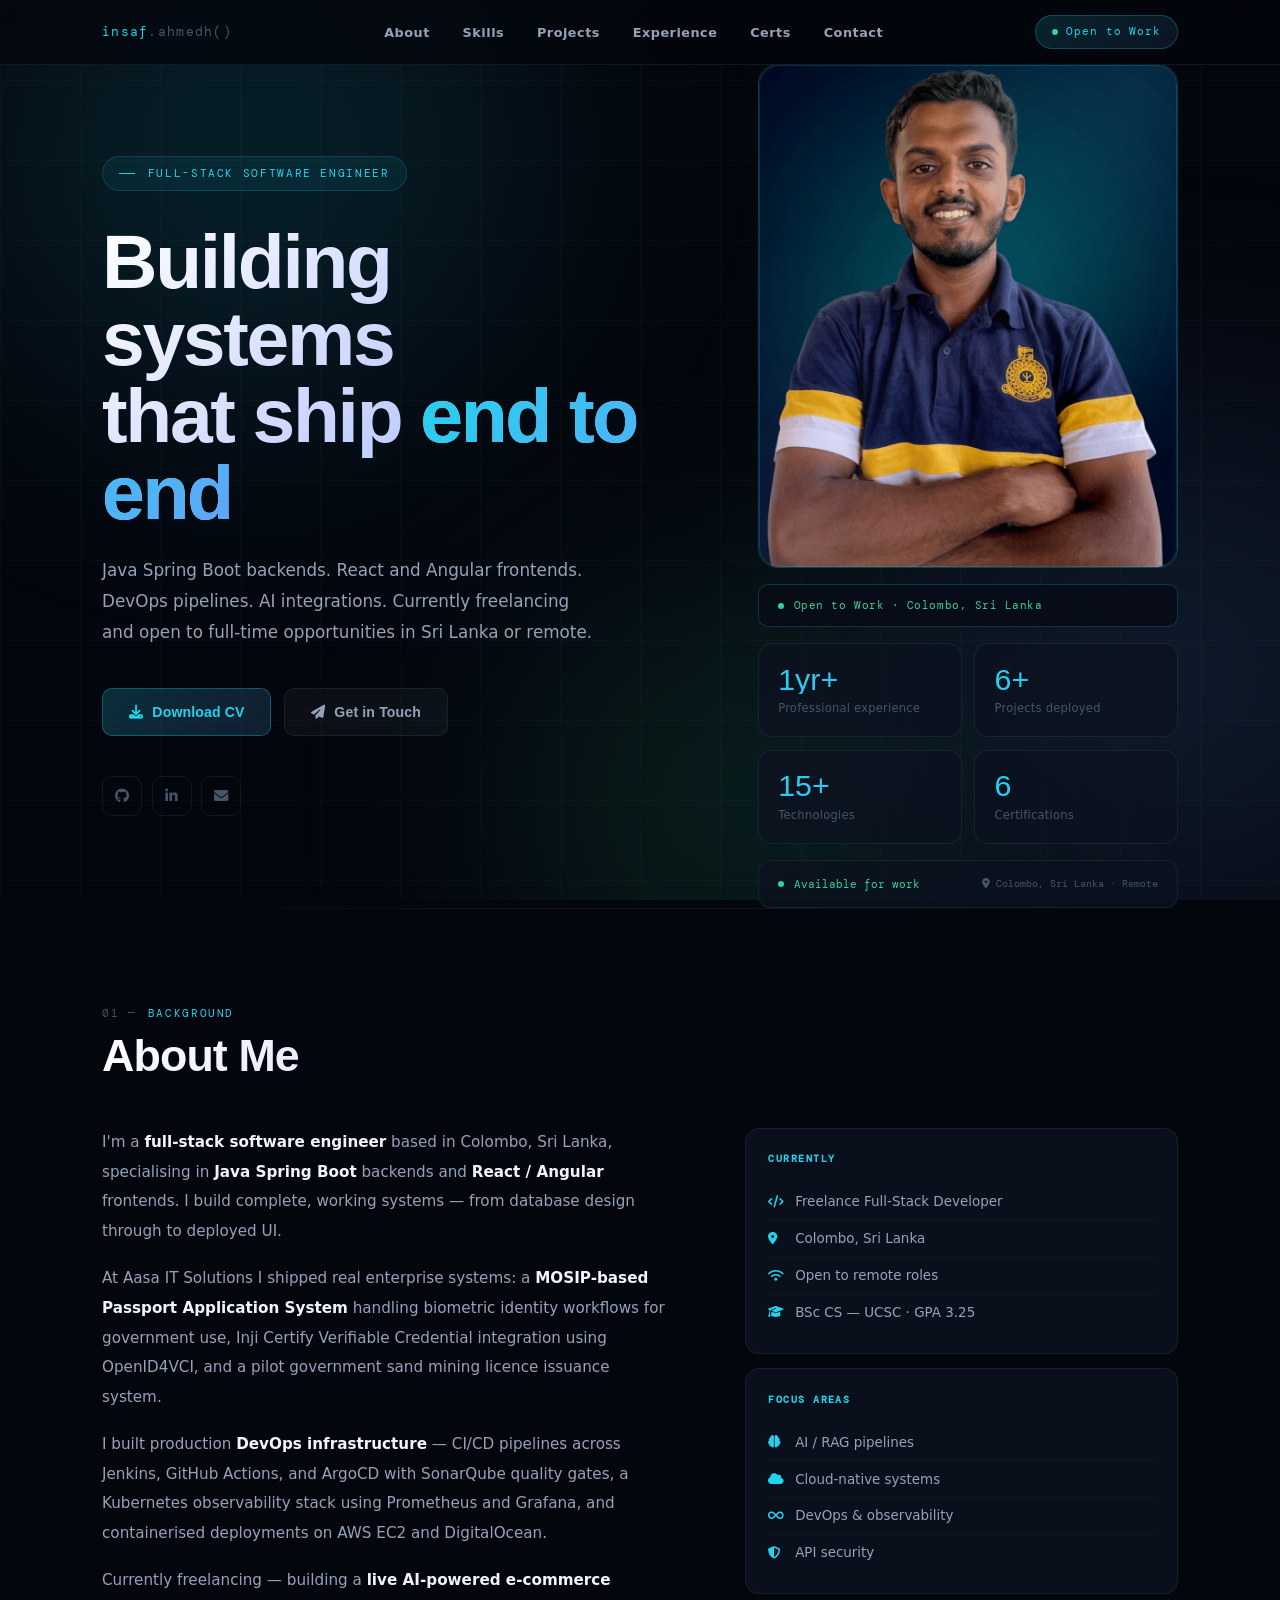
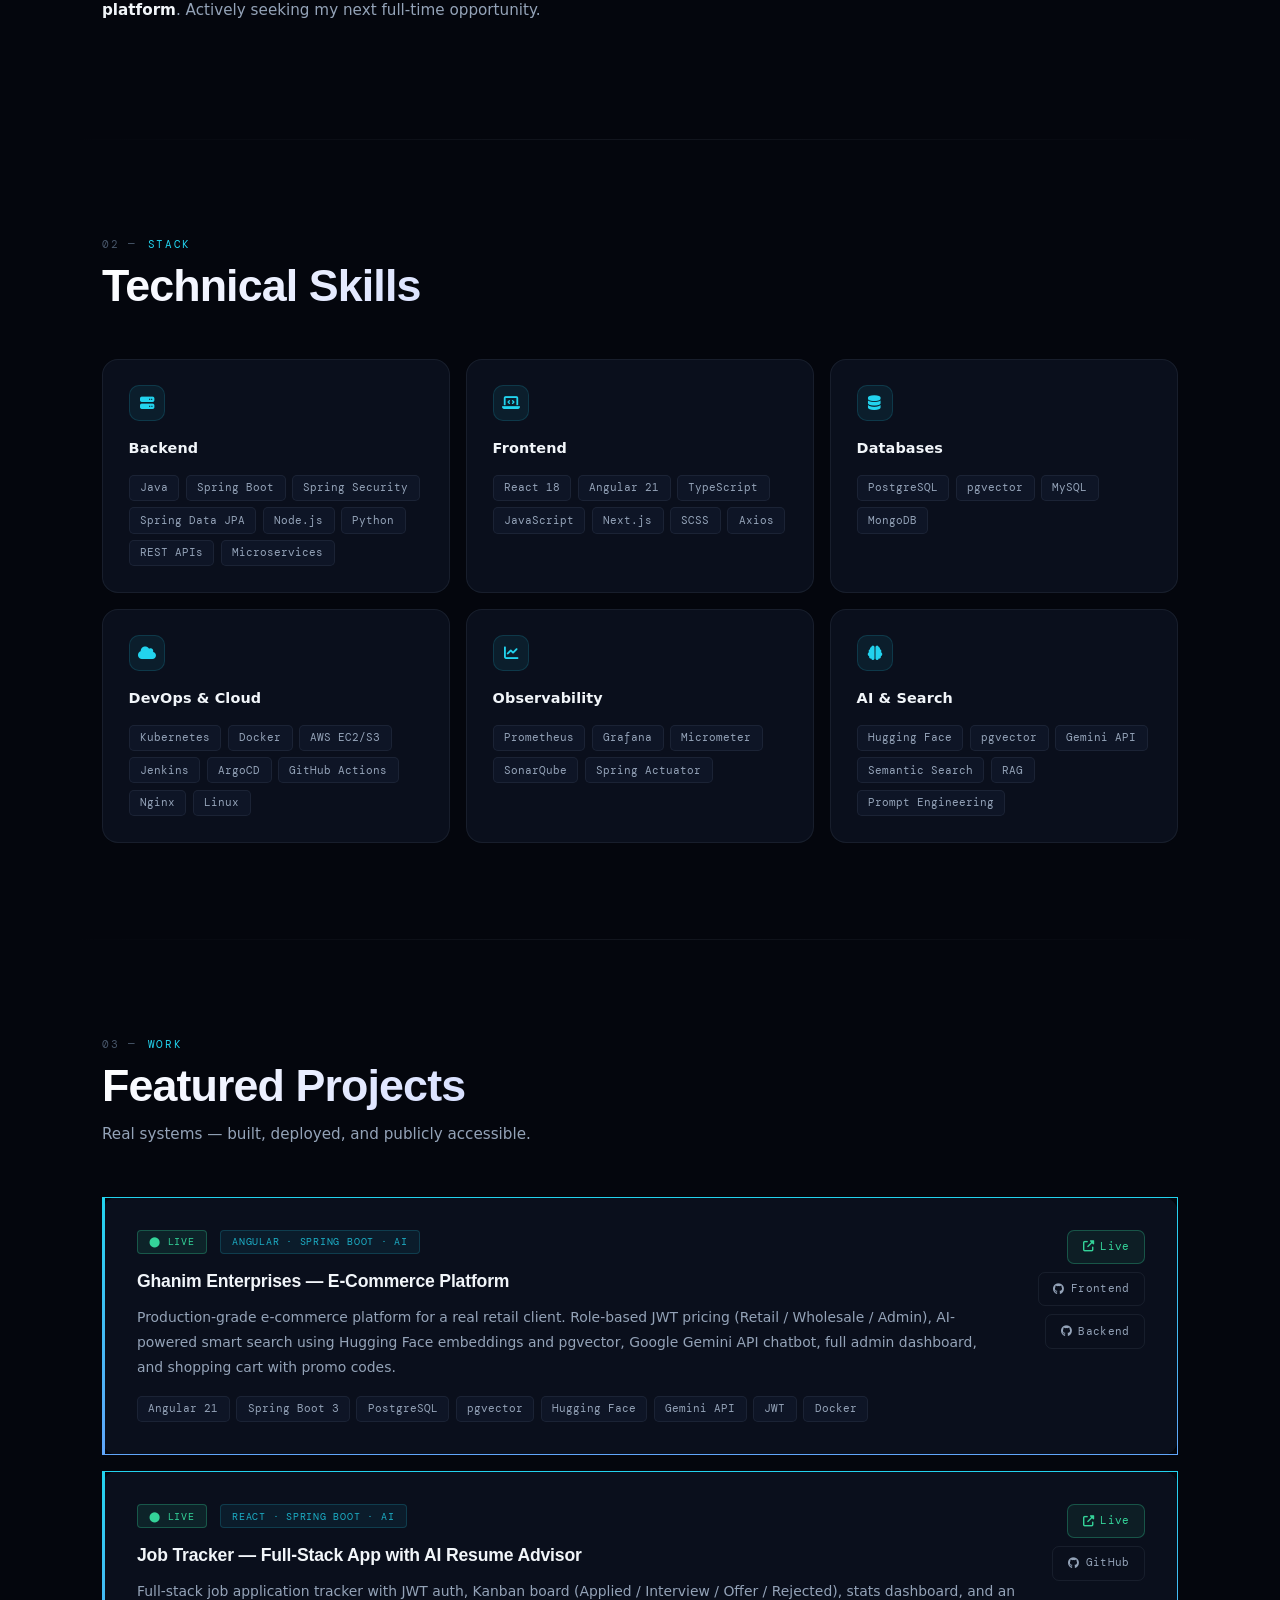
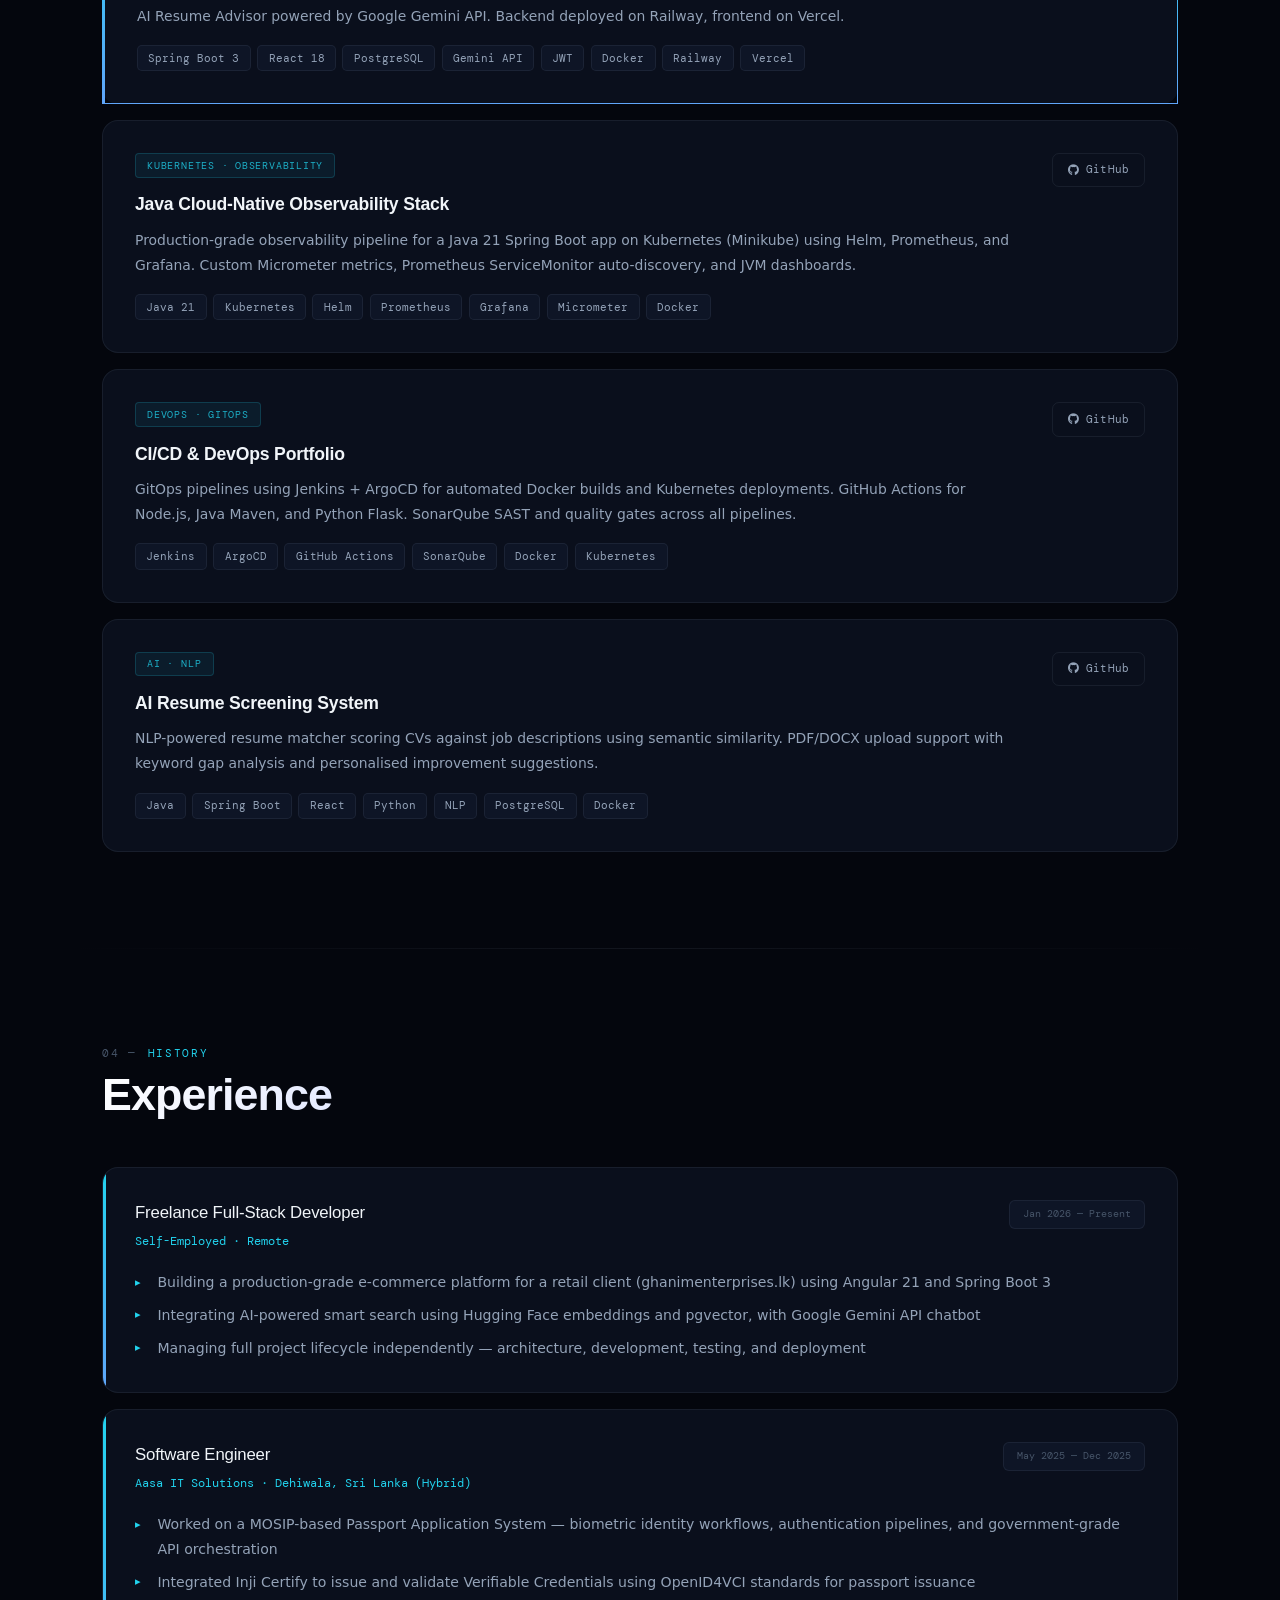
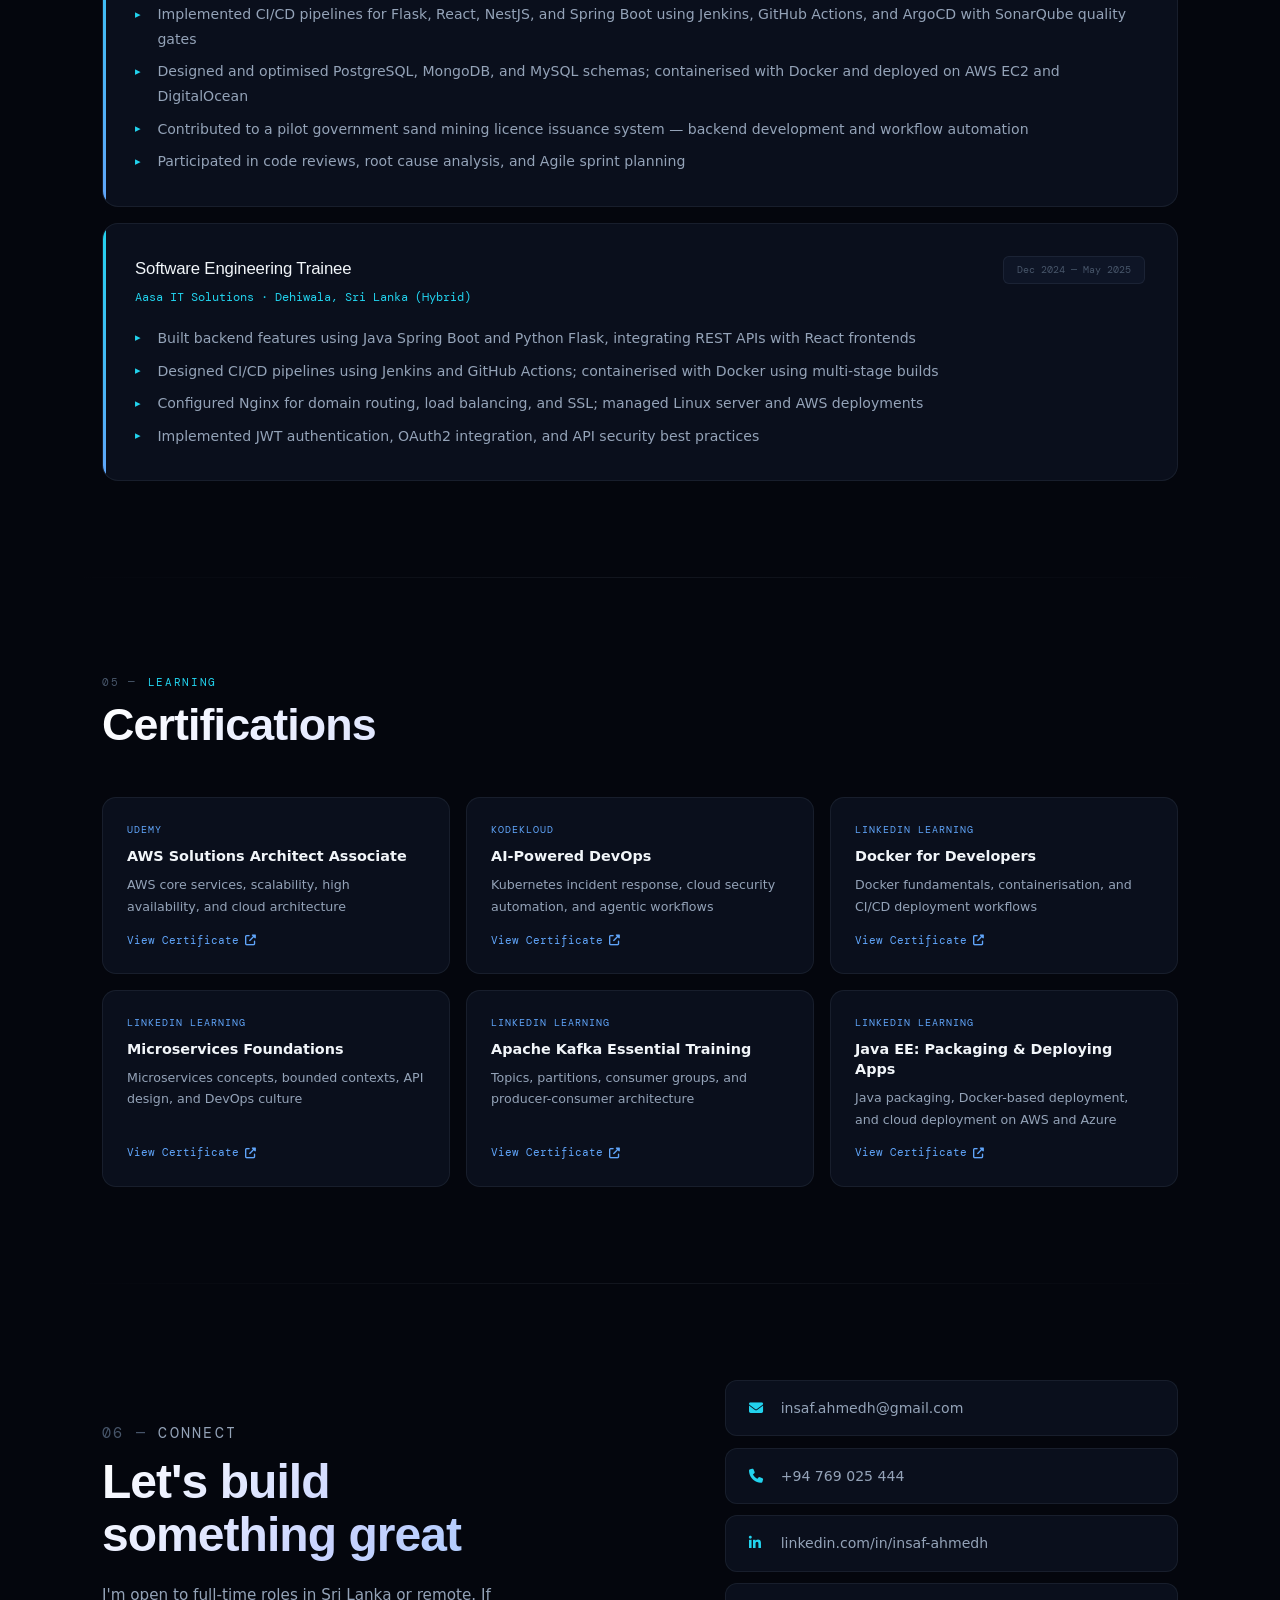
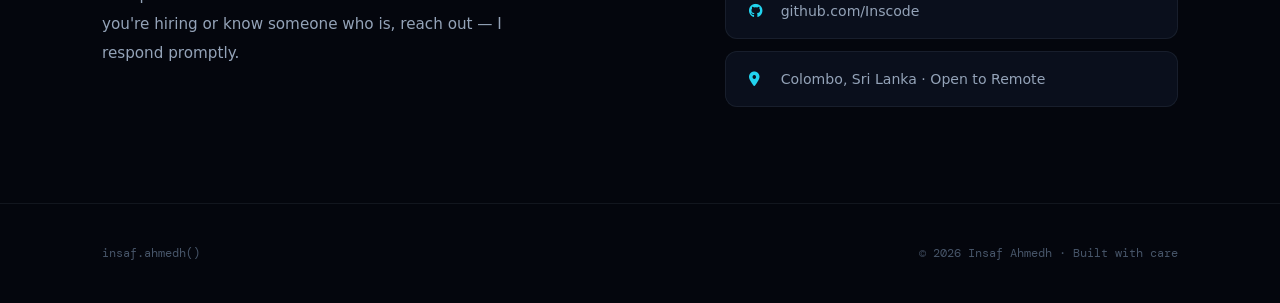
==== commit 4ba72492: "Update index.html" ====
--- a/index.html
+++ b/index.html
@@ -278,7 +278,7 @@
     <h1>Building systems<br>that ship <span class="accent-word">end to end</span></h1>
     <p class="hero-desc">Java Spring Boot backends. React and Angular frontends. DevOps pipelines. AI integrations. Currently freelancing and open to full-time opportunities in Sri Lanka or remote.</p>
     <div class="hero-btns">
-      <button class="btn btn-primary" onclick="window.open('Insaf_Ahmedh_CV_Final.pdf','_blank')"><i class="fas fa-download"></i> Download CV</button>
+      <button class="btn btn-primary" onclick="window.open('Software_Engineer_Insaf.pdf','_blank')"><i class="fas fa-download"></i> Download CV</button>
       <a href="#contact" class="btn btn-ghost"><i class="fas fa-paper-plane"></i> Get in Touch</a>
     </div>
     <div class="hero-socials">
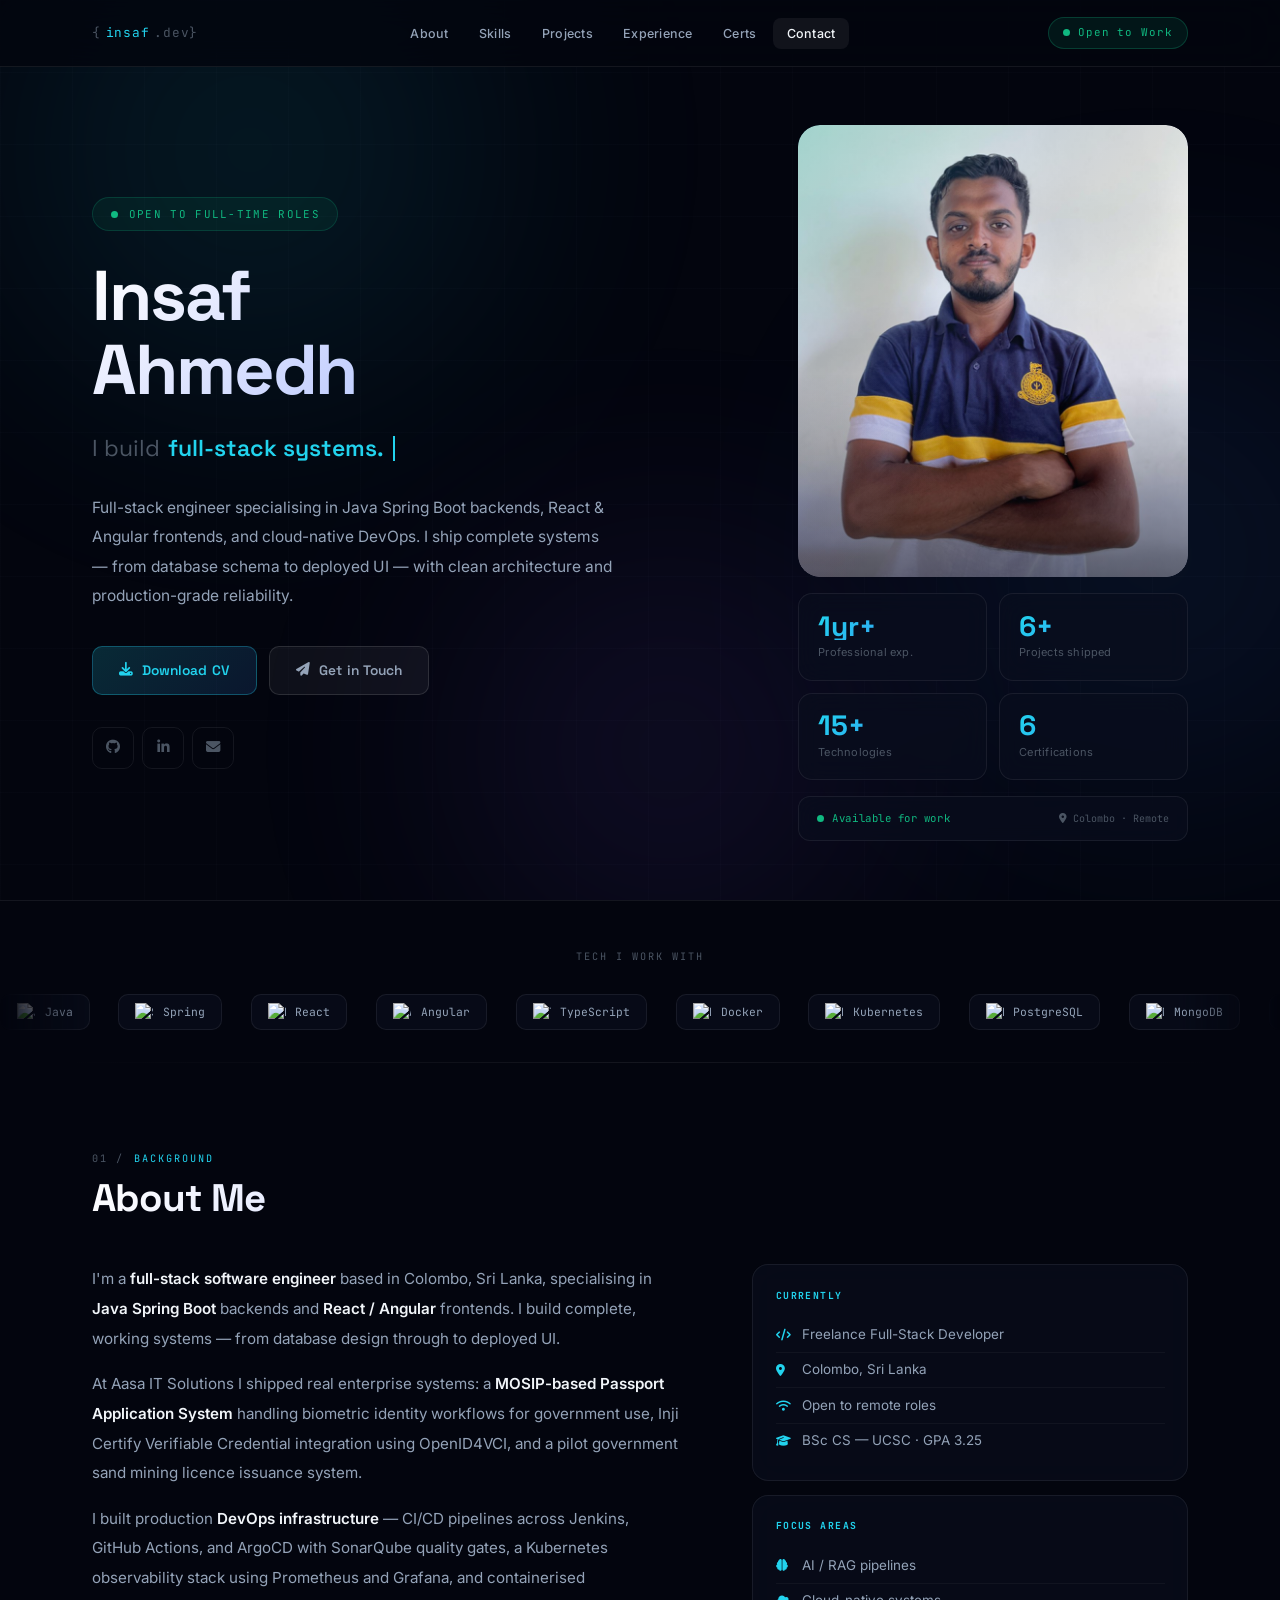
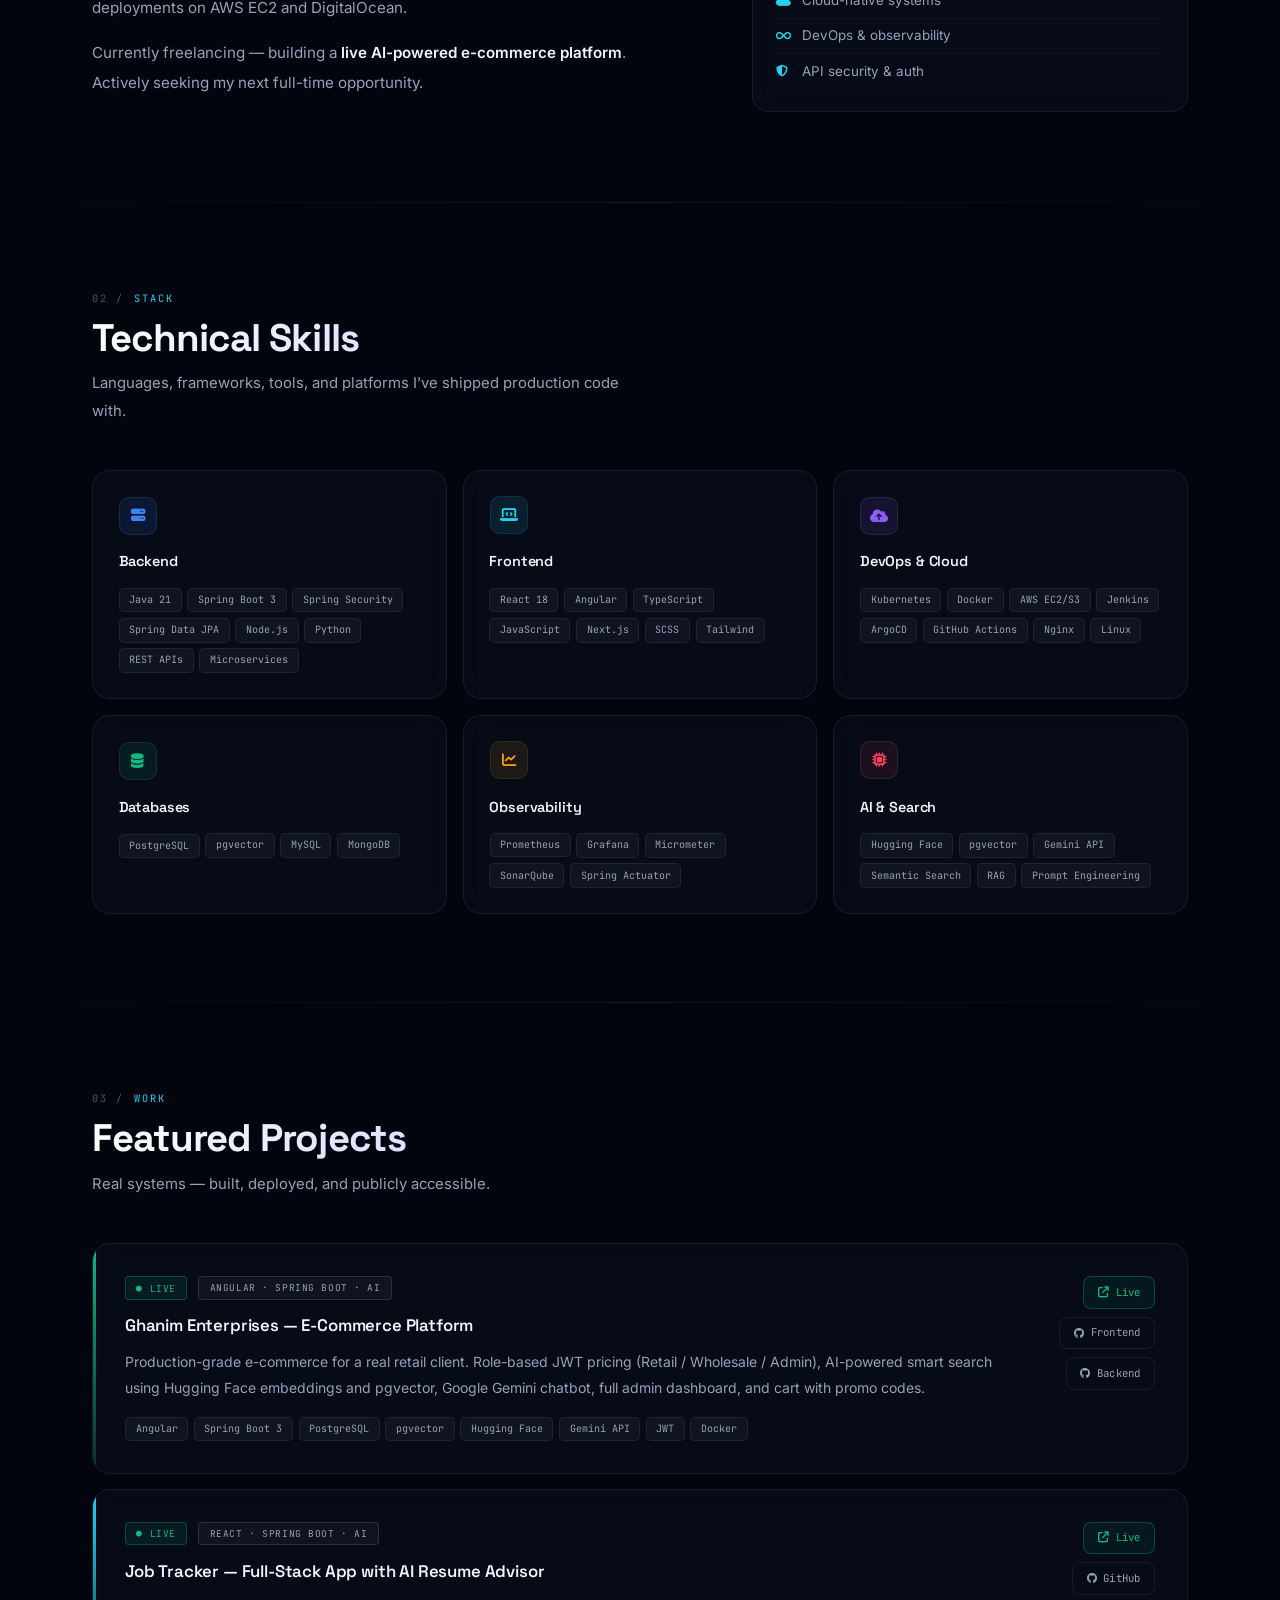
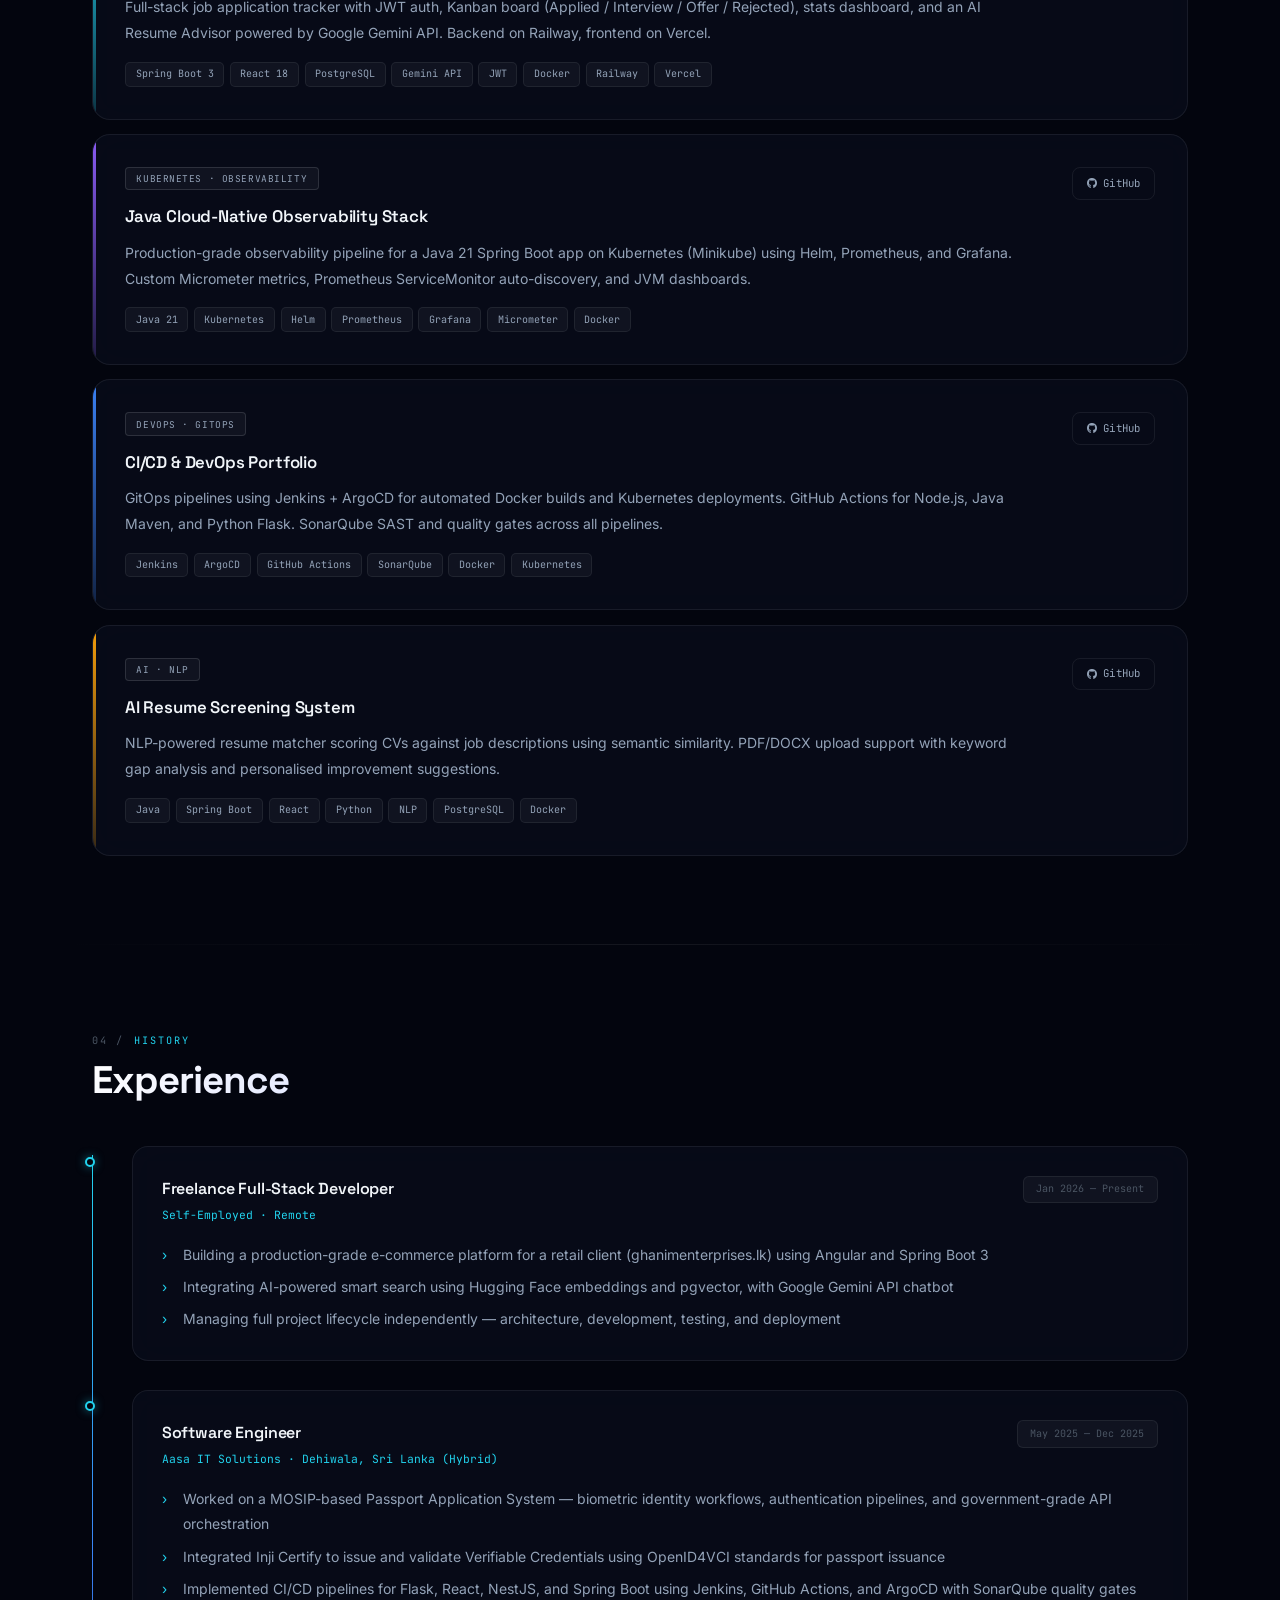
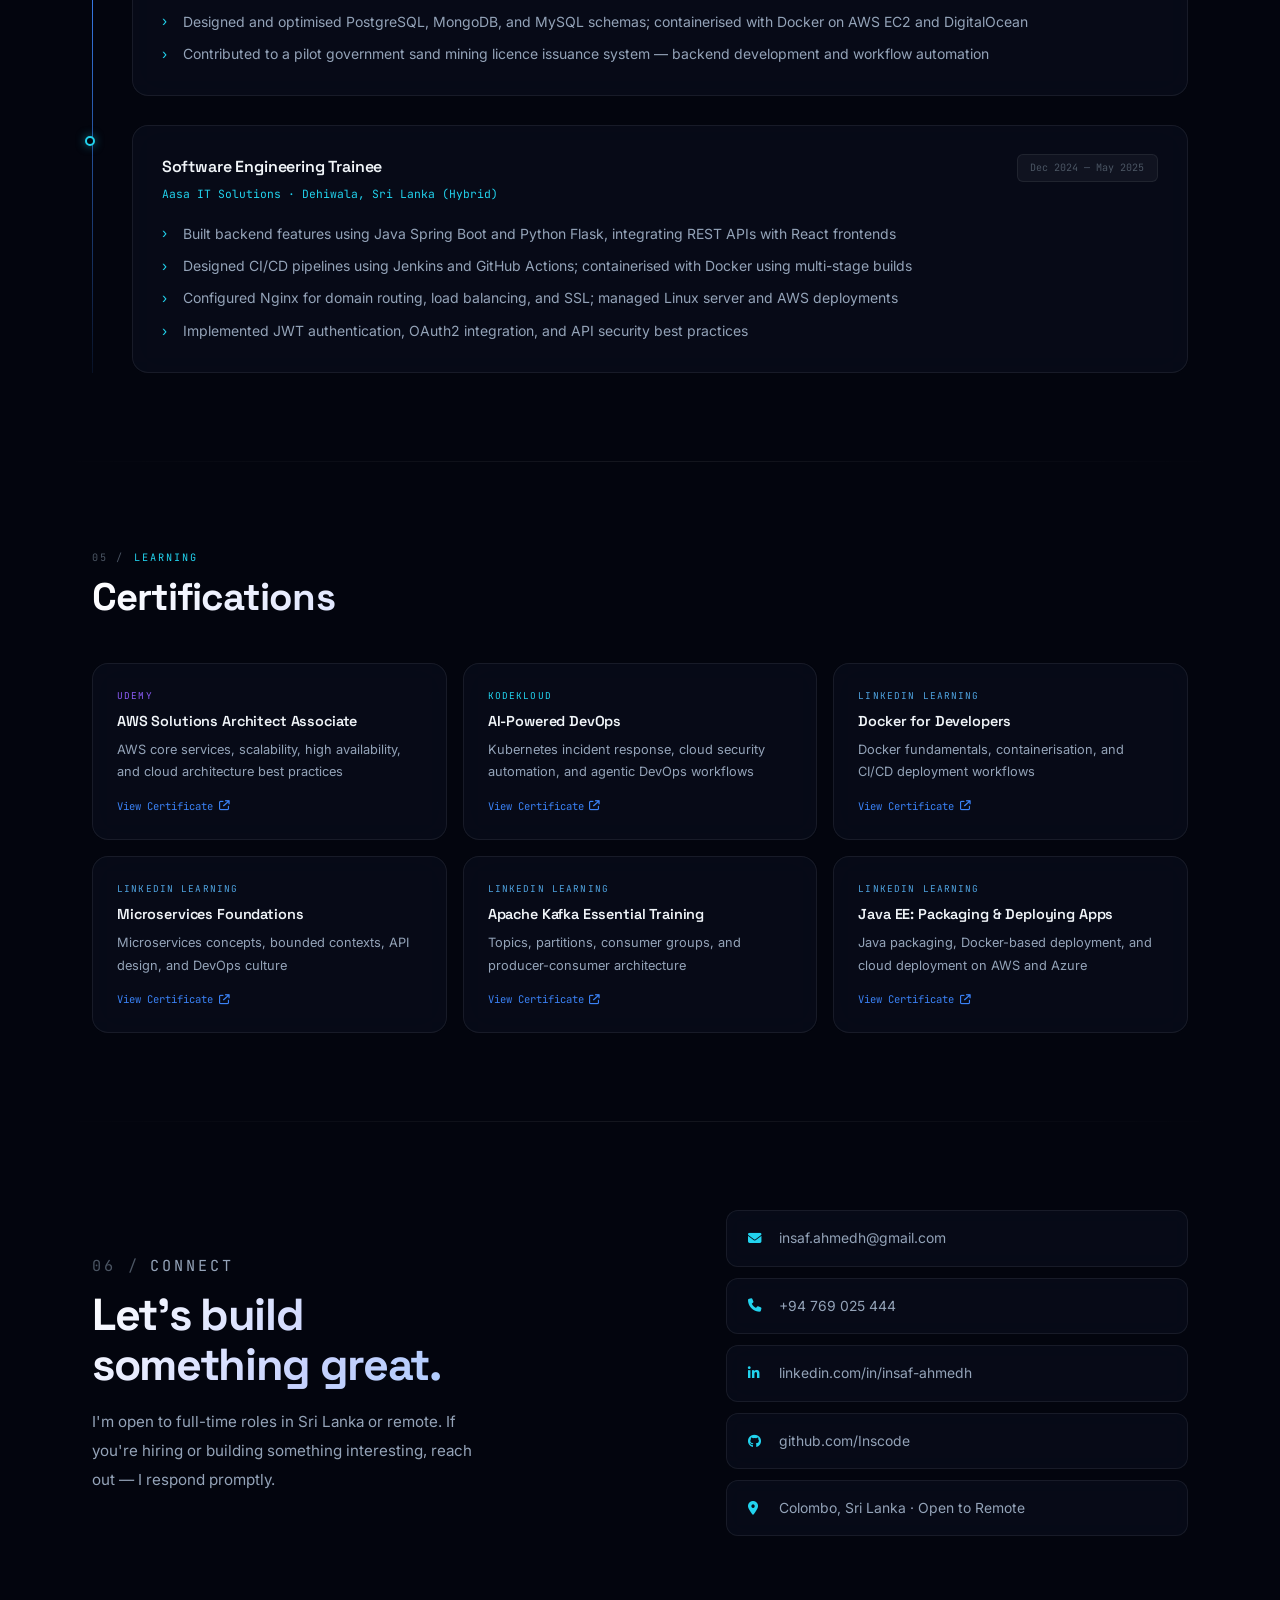
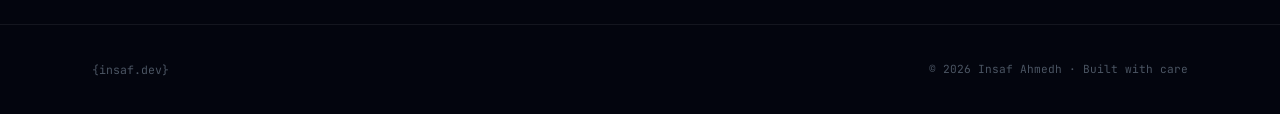
==== commit e11d6d81: "redesign: complete portfolio rebuild with Space Grotesk, bento skills, timeline, tech strip - New ty" ====
--- a/index.html
+++ b/index.html
@@ -3,262 +3,377 @@
 <head>
 <meta charset="UTF-8">
 <meta name="viewport" content="width=device-width, initial-scale=1.0">
-<title>Insaf Ahmedh — Software Engineer</title>
+<title>Insaf Ahmedh · Software Engineer</title>
+<meta name="description" content="Full-stack engineer — Java · Spring Boot · Angular · React · DevOps · Kubernetes · AI. Open to full-time roles.">
 <link rel="preconnect" href="https://fonts.googleapis.com">
-<link href="https://fonts.googleapis.com/css2?family=Cabinet+Grotesk:wght@400;500;700;800;900&family=Clash+Display:wght@400;500;600;700&family=DM+Mono:wght@400;500&display=swap" rel="stylesheet">
-<link href="https://cdnjs.cloudflare.com/ajax/libs/font-awesome/6.4.0/css/all.min.css" rel="stylesheet">
+<link rel="preconnect" href="https://fonts.gstatic.com" crossorigin>
+<link href="https://fonts.googleapis.com/css2?family=Space+Grotesk:wght@300;400;500;600;700&family=JetBrains+Mono:ital,wght@0,400;0,500;1,400&family=Inter:wght@300;400;500;600&display=swap" rel="stylesheet">
+<link rel="stylesheet" href="https://cdnjs.cloudflare.com/ajax/libs/font-awesome/6.5.0/css/all.min.css">
 <style>
+/* ── VARIABLES & RESET ─────────────────────────────────── */
 *,*::before,*::after{margin:0;padding:0;box-sizing:border-box}
 :root{
-  --bg:#04060d;--bg1:#080c18;--bg2:#0c1220;--bg3:#101828;
-  --card:rgba(12,18,32,0.85);--card2:rgba(16,24,40,0.9);
-  --cyan:#22d3ee;--blue:#60a5fa;--violet:#a78bfa;--emerald:#34d399;
-  --cyan-dim:rgba(34,211,238,0.08);--blue-dim:rgba(96,165,250,0.08);
-  --cyan-glow:rgba(34,211,238,0.15);--blue-glow:rgba(96,165,250,0.12);
-  --text:#f1f5f9;--muted:#94a3b8;--subtle:#475569;
-  --border:rgba(148,163,184,0.1);--border2:rgba(34,211,238,0.2);
-  --grad-text:linear-gradient(135deg,#fff 0%,#c7d2fe 50%,#93c5fd 100%);
+  --bg:#03050e;--bg1:#060a17;--bg2:#0a0f1e;
+  --surface:rgba(10,15,30,0.65);--surface-s:#0c1225;
+  --border:rgba(255,255,255,0.07);--border2:rgba(255,255,255,0.12);
+  --cyan:#22d3ee;--blue:#3b82f6;--violet:#8b5cf6;
+  --emerald:#10b981;--amber:#f59e0b;--rose:#f43f5e;
+  --text:#f1f5f9;--muted:#94a3b8;--subtle:#4b5563;
+  --grad:linear-gradient(135deg,#fff 0%,#c7d2fe 45%,#93c5fd 100%);
+  --nav-h:66px;
 }
 html{scroll-behavior:smooth}
-body{font-family:'Cabinet Grotesk',system-ui,sans-serif;background:var(--bg);color:var(--text);overflow-x:hidden;line-height:1.6}
-
-/* MESH BACKGROUND */
-.mesh{position:fixed;inset:0;z-index:0;pointer-events:none;overflow:hidden}
-.mesh-blob{position:absolute;border-radius:50%;filter:blur(120px);opacity:0.18;animation:drift 18s ease-in-out infinite}
-.mesh-blob:nth-child(1){width:900px;height:700px;top:-200px;left:-200px;background:radial-gradient(circle,rgba(34,211,238,1),transparent 70%);animation-delay:0s}
-.mesh-blob:nth-child(2){width:800px;height:800px;top:30%;right:-300px;background:radial-gradient(circle,rgba(96,165,250,1),transparent 70%);animation-delay:-6s}
-.mesh-blob:nth-child(3){width:700px;height:600px;bottom:-200px;left:30%;background:radial-gradient(circle,rgba(52,211,153,1),transparent 70%);animation-delay:-12s}
-@keyframes drift{0%,100%{transform:translate(0,0) scale(1)}33%{transform:translate(40px,-30px) scale(1.05)}66%{transform:translate(-20px,40px) scale(0.97)}}
-
-/* GRID OVERLAY */
+body{font-family:'Inter',system-ui,sans-serif;background:var(--bg);color:var(--text);overflow-x:hidden;line-height:1.6;font-size:16px}
+img{max-width:100%;display:block}
+a{color:inherit;text-decoration:none;cursor:pointer}
+button{cursor:pointer;font-family:inherit;border:none;background:none}
+ul{list-style:none}
+
+/* ── AURORA BACKGROUND ─────────────────────────────────── */
+.aurora{position:fixed;inset:0;z-index:0;pointer-events:none;overflow:hidden}
+.ab{position:absolute;border-radius:50%;filter:blur(110px);opacity:.13;animation:drift 22s ease-in-out infinite}
+.ab:nth-child(1){width:800px;height:700px;top:-200px;left:-150px;background:radial-gradient(circle,var(--cyan),transparent 70%);animation-delay:0s}
+.ab:nth-child(2){width:750px;height:750px;top:20%;right:-250px;background:radial-gradient(circle,var(--blue),transparent 70%);animation-delay:-7s}
+.ab:nth-child(3){width:700px;height:600px;bottom:-150px;left:25%;background:radial-gradient(circle,var(--violet),transparent 70%);animation-delay:-14s}
+@keyframes drift{0%,100%{transform:translate(0,0) scale(1)}33%{transform:translate(35px,-25px) scale(1.04)}66%{transform:translate(-20px,35px) scale(.97)}}
 .grid-bg{position:fixed;inset:0;z-index:0;pointer-events:none;
-  background-image:linear-gradient(rgba(148,163,184,0.03) 1px,transparent 1px),linear-gradient(90deg,rgba(148,163,184,0.03) 1px,transparent 1px);
-  background-size:80px 80px}
-
-/* NAV */
+  background-image:linear-gradient(rgba(148,163,184,.025) 1px,transparent 1px),
+                   linear-gradient(90deg,rgba(148,163,184,.025) 1px,transparent 1px);
+  background-size:72px 72px}
+
+/* ── SCROLL PROGRESS ───────────────────────────────────── */
+.scroll-bar{position:fixed;top:0;left:0;height:2px;z-index:9999;width:0%;
+  background:linear-gradient(90deg,var(--cyan),var(--blue),var(--violet));
+  transition:width .08s linear}
+
+/* ── NAVIGATION ────────────────────────────────────────── */
 nav{position:fixed;top:0;width:100%;z-index:500;
-  background:rgba(4,6,13,0.75);backdrop-filter:blur(24px);
+  background:rgba(3,5,14,.8);backdrop-filter:blur(24px);-webkit-backdrop-filter:blur(24px);
   border-bottom:1px solid var(--border)}
-.nav-inner{max-width:1140px;margin:0 auto;padding:0 2rem;height:64px;display:flex;align-items:center;justify-content:space-between;gap:1rem}
-.logo{font-family:'DM Mono',monospace;font-size:0.8rem;letter-spacing:0.1em}
-.logo-accent{color:var(--cyan)}
-.logo-muted{color:var(--subtle)}
-.nav-links{display:flex;gap:0.25rem;list-style:none}
-.nav-links a{color:var(--muted);text-decoration:none;font-size:0.8rem;font-weight:600;padding:0.5rem 0.9rem;border-radius:8px;letter-spacing:0.04em;transition:all 0.2s}
-.nav-links a:hover{color:var(--text);background:rgba(148,163,184,0.08)}
-.nav-pill{background:linear-gradient(135deg,rgba(34,211,238,0.15),rgba(96,165,250,0.1));border:1px solid rgba(34,211,238,0.25);color:var(--cyan);padding:0.45rem 1rem;border-radius:20px;font-family:'DM Mono',monospace;font-size:0.7rem;letter-spacing:0.08em;display:flex;align-items:center;gap:0.5rem}
-.dot-live{width:6px;height:6px;border-radius:50%;background:var(--emerald);animation:blink 2s infinite}
-@keyframes blink{0%,100%{opacity:1}50%{opacity:0.3}}
-
-/* HERO */
-.hero{min-height:100vh;display:grid;grid-template-columns:1fr 420px;gap:4rem;align-items:center;
-  padding-top:64px;max-width:1140px;margin:0 auto;padding-left:2rem;padding-right:2rem;position:relative;z-index:1}
-
-.hero-eyebrow{display:inline-flex;align-items:center;gap:0.8rem;margin-bottom:2rem;
-  padding:0.5rem 1rem;border-radius:20px;
-  background:rgba(34,211,238,0.07);border:1px solid rgba(34,211,238,0.18);
-  font-family:'DM Mono',monospace;font-size:0.68rem;color:var(--cyan);letter-spacing:0.15em;text-transform:uppercase}
-.hero-eyebrow::before{content:'';width:16px;height:1px;background:var(--cyan)}
-
-.hero h1{font-family:'Clash Display',sans-serif;font-size:clamp(3rem,6vw,5.2rem);line-height:1.0;letter-spacing:-0.03em;
-  background:var(--grad-text);-webkit-background-clip:text;background-clip:text;-webkit-text-fill-color:transparent;margin-bottom:1.5rem}
-.hero h1 .accent-word{background:linear-gradient(135deg,var(--cyan),var(--blue));-webkit-background-clip:text;background-clip:text;-webkit-text-fill-color:transparent}
-
-.hero-desc{font-size:1.05rem;color:var(--muted);max-width:500px;margin-bottom:2.5rem;font-weight:400;line-height:1.85}
-
-.hero-btns{display:flex;gap:0.8rem;flex-wrap:wrap;margin-bottom:2.5rem}
-.btn{display:inline-flex;align-items:center;gap:0.6rem;padding:0.75rem 1.6rem;border-radius:10px;font-family:'Cabinet Grotesk',sans-serif;font-size:0.88rem;font-weight:700;text-decoration:none;cursor:pointer;border:none;transition:all 0.25s;letter-spacing:0.01em}
-.btn-primary{background:linear-gradient(135deg,rgba(34,211,238,0.2),rgba(96,165,250,0.15));border:1px solid rgba(34,211,238,0.3);color:var(--cyan)}
-.btn-primary:hover{background:linear-gradient(135deg,rgba(34,211,238,0.3),rgba(96,165,250,0.25));transform:translateY(-2px);box-shadow:0 12px 36px rgba(34,211,238,0.2)}
-.btn-ghost{background:rgba(148,163,184,0.06);border:1px solid var(--border);color:var(--muted)}
-.btn-ghost:hover{color:var(--text);border-color:rgba(148,163,184,0.3);transform:translateY(-2px)}
-
-.hero-socials{display:flex;gap:0.6rem}
-.hero-socials a{width:40px;height:40px;border-radius:10px;border:1px solid var(--border);display:flex;align-items:center;justify-content:center;color:var(--subtle);font-size:0.9rem;text-decoration:none;transition:all 0.2s}
-.hero-socials a:hover{border-color:var(--border2);color:var(--cyan);background:var(--cyan-dim)}
-
-/* HERO RIGHT PANEL */
-.hero-panel{display:flex;flex-direction:column;gap:1rem}
-
-/* PROFILE PHOTO */
-.photo-wrap{position:relative;border-radius:20px;overflow:hidden;
-  border:1px solid rgba(34,211,238,0.25)}
-.profile-img{width:100%;display:block;border-radius:20px;
-  object-fit:cover;object-position:top center;transition:transform 0.4s ease}
-.photo-wrap:hover .profile-img{transform:scale(1.02)}
-.photo-glow{position:absolute;inset:0;border-radius:20px;pointer-events:none;
-  background:radial-gradient(ellipse at 90% 5%,rgba(34,211,238,0.18) 0%,transparent 45%),
-             radial-gradient(ellipse at 10% 95%,rgba(96,165,250,0.12) 0%,transparent 45%);
-  mix-blend-mode:screen}
-.photo-border{position:absolute;inset:0;border-radius:20px;pointer-events:none;
-  border:1px solid rgba(34,211,238,0.18)}
-.photo-status{background:rgba(8,12,24,0.92);border:1px solid rgba(34,211,238,0.2);
-  border-radius:10px;padding:0.75rem 1.2rem;display:flex;align-items:center;gap:0.6rem;
-  font-family:'DM Mono',monospace;font-size:0.67rem;color:var(--emerald);letter-spacing:0.05em}
-
-.panel-stats{display:grid;grid-template-columns:1fr 1fr;gap:0.8rem}
-.pstat{background:rgba(12,18,32,0.8);border:1px solid var(--border);border-radius:14px;padding:1.2rem;transition:border-color 0.2s}
-.pstat:hover{border-color:rgba(34,211,238,0.2)}
-.pstat-n{font-family:'Clash Display',sans-serif;font-size:1.9rem;background:linear-gradient(135deg,var(--cyan),var(--blue));
-  -webkit-background-clip:text;background-clip:text;-webkit-text-fill-color:transparent;line-height:1}
-.pstat-l{font-size:0.72rem;color:var(--subtle);margin-top:0.3rem;letter-spacing:0.02em}
-
-.panel-status{background:rgba(12,18,32,0.8);border:1px solid var(--border);border-radius:12px;
-  padding:0.9rem 1.2rem;display:flex;align-items:center;justify-content:space-between}
-.ps-left{display:flex;align-items:center;gap:0.6rem;font-family:'DM Mono',monospace;font-size:0.68rem;color:var(--emerald)}
-.ps-right{font-family:'DM Mono',monospace;font-size:0.65rem;color:var(--subtle)}
-
-/* SECTIONS */
-.section{padding:6rem 0;position:relative;z-index:1}
-.container{max-width:1140px;margin:0 auto;padding:0 2rem}
-.section-divider{height:1px;background:linear-gradient(90deg,transparent,var(--border),transparent);max-width:1140px;margin:0 auto}
-
-.sec-header{margin-bottom:3rem}
-.sec-label{font-family:'DM Mono',monospace;font-size:0.68rem;color:var(--cyan);letter-spacing:0.15em;text-transform:uppercase;
-  margin-bottom:0.5rem;display:flex;align-items:center;gap:0.7rem}
+.nav-wrap{max-width:1160px;margin:0 auto;padding:0 2rem;height:var(--nav-h);
+  display:flex;align-items:center;justify-content:space-between;gap:1rem}
+.nav-logo{font-family:'JetBrains Mono',monospace;font-size:.8rem;letter-spacing:.06em;
+  display:flex;align-items:center;gap:.3rem}
+.logo-b{color:var(--subtle)}
+.logo-n{color:var(--cyan)}
+.nav-links{display:flex;gap:.2rem}
+.nav-links a{font-size:.78rem;font-weight:500;color:var(--muted);padding:.5rem .85rem;border-radius:8px;
+  letter-spacing:.02em;transition:color .2s,background .2s}
+.nav-links a:hover,.nav-links a.active{color:var(--text);background:rgba(255,255,255,.06)}
+.nav-cta{display:flex;align-items:center;gap:.7rem}
+.nav-pill{font-family:'JetBrains Mono',monospace;font-size:.68rem;letter-spacing:.08em;
+  padding:.4rem .9rem;border-radius:20px;display:flex;align-items:center;gap:.5rem;
+  background:rgba(16,185,129,.1);border:1px solid rgba(16,185,129,.25);color:var(--emerald)}
+.pulse{width:7px;height:7px;border-radius:50%;background:var(--emerald);flex-shrink:0;animation:pulse 2s infinite}
+@keyframes pulse{0%,100%{opacity:1;box-shadow:0 0 0 0 rgba(16,185,129,.4)}50%{opacity:.6;box-shadow:0 0 0 5px rgba(16,185,129,0)}}
+.hamburger{display:none;flex-direction:column;gap:5px;padding:.5rem;border-radius:8px;
+  border:1px solid var(--border);transition:border-color .2s}
+.hamburger:hover{border-color:var(--border2)}
+.hamburger span{display:block;width:20px;height:1.5px;background:var(--muted);
+  transition:transform .3s,opacity .3s,background .2s;border-radius:2px}
+.hamburger.open span:nth-child(1){transform:translateY(6.5px) rotate(45deg);background:var(--text)}
+.hamburger.open span:nth-child(2){opacity:0}
+.hamburger.open span:nth-child(3){transform:translateY(-6.5px) rotate(-45deg);background:var(--text)}
+
+/* Mobile Drawer */
+.mobile-drawer{position:fixed;inset:0;z-index:499;pointer-events:none}
+.drawer-backdrop{position:absolute;inset:0;background:rgba(3,5,14,.85);opacity:0;transition:opacity .3s}
+.drawer-panel{position:absolute;right:0;top:0;bottom:0;width:270px;
+  background:var(--bg2);border-left:1px solid var(--border);
+  padding:5.5rem 1.8rem 2rem;display:flex;flex-direction:column;gap:.4rem;
+  transform:translateX(100%);transition:transform .3s cubic-bezier(.4,0,.2,1)}
+.mobile-drawer.open{pointer-events:all}
+.mobile-drawer.open .drawer-backdrop{opacity:1}
+.mobile-drawer.open .drawer-panel{transform:translateX(0)}
+.drawer-panel a{font-size:1rem;font-weight:500;color:var(--muted);padding:.85rem 1.1rem;
+  border-radius:10px;transition:color .2s,background .2s;display:block}
+.drawer-panel a:hover{color:var(--text);background:rgba(255,255,255,.06)}
+
+/* ── HERO ──────────────────────────────────────────────── */
+.hero{min-height:100vh;display:grid;grid-template-columns:1fr 390px;gap:3.5rem;align-items:center;
+  padding-top:var(--nav-h);max-width:1160px;margin:0 auto;padding-left:2rem;padding-right:2rem;
+  position:relative;z-index:1}
+.hero-status{display:inline-flex;align-items:center;gap:.7rem;
+  padding:.45rem 1.1rem;border-radius:20px;margin-bottom:1.8rem;
+  background:rgba(16,185,129,.08);border:1px solid rgba(16,185,129,.2);
+  font-family:'JetBrains Mono',monospace;font-size:.68rem;color:var(--emerald);letter-spacing:.12em;text-transform:uppercase}
+.hero h1{font-family:'Space Grotesk',sans-serif;font-size:clamp(3rem,5.5vw,4.8rem);
+  line-height:1.05;letter-spacing:-.03em;margin-bottom:1.4rem;
+  background:var(--grad);-webkit-background-clip:text;background-clip:text;-webkit-text-fill-color:transparent}
+.typewriter-wrap{font-family:'Space Grotesk',sans-serif;font-size:clamp(1.05rem,1.8vw,1.45rem);
+  color:var(--muted);margin-bottom:1.6rem;min-height:2rem;display:flex;align-items:center;gap:.5rem;flex-wrap:wrap}
+.tw-label{color:var(--subtle)}
+.tw-word{color:var(--cyan);font-weight:600}
+.tw-cursor{display:inline-block;width:2px;height:1.1em;background:var(--cyan);
+  margin-left:1px;animation:blink .85s infinite;vertical-align:text-bottom}
+@keyframes blink{0%,100%{opacity:1}50%{opacity:0}}
+.hero-bio{font-size:.97rem;color:var(--muted);max-width:520px;line-height:1.9;margin-bottom:2.2rem}
+.hero-actions{display:flex;gap:.8rem;flex-wrap:wrap;margin-bottom:2rem}
+.btn{display:inline-flex;align-items:center;gap:.55rem;padding:.78rem 1.6rem;
+  border-radius:10px;font-family:'Space Grotesk',sans-serif;font-size:.86rem;font-weight:600;
+  letter-spacing:.01em;cursor:pointer;border:none;transition:transform .2s,box-shadow .2s,background .2s}
+.btn-primary{background:linear-gradient(135deg,rgba(34,211,238,.18),rgba(59,130,246,.14));
+  border:1px solid rgba(34,211,238,.3);color:var(--cyan)}
+.btn-primary:hover{transform:translateY(-2px);box-shadow:0 14px 36px rgba(34,211,238,.2);
+  background:linear-gradient(135deg,rgba(34,211,238,.28),rgba(59,130,246,.22))}
+.btn-ghost{background:rgba(255,255,255,.05);border:1px solid var(--border2);color:var(--muted)}
+.btn-ghost:hover{color:var(--text);border-color:rgba(255,255,255,.2);transform:translateY(-2px)}
+.hero-socials{display:flex;gap:.5rem}
+.hero-socials a{width:42px;height:42px;border-radius:10px;border:1px solid var(--border);
+  display:flex;align-items:center;justify-content:center;color:var(--subtle);font-size:.9rem;
+  transition:all .2s}
+.hero-socials a:hover{border-color:var(--cyan);color:var(--cyan);background:rgba(34,211,238,.08)}
+
+/* Hero Right Panel */
+.hero-panel{display:flex;flex-direction:column;gap:1rem;position:relative;z-index:1}
+.photo-frame{position:relative;border-radius:22px;overflow:hidden}
+.photo-frame::before{content:'';position:absolute;inset:-1px;border-radius:22px;z-index:1;pointer-events:none;
+  background:linear-gradient(135deg,rgba(34,211,238,.3),rgba(59,130,246,.15),transparent 60%)}
+.photo-frame img{width:100%;object-fit:cover;object-position:top center;border-radius:22px;
+  transition:transform .5s ease}
+.photo-frame:hover img{transform:scale(1.03)}
+.photo-overlay{position:absolute;inset:0;border-radius:22px;pointer-events:none;
+  background:linear-gradient(to bottom,transparent 55%,rgba(3,5,14,.55))}
+.stat-grid{display:grid;grid-template-columns:1fr 1fr;gap:.75rem}
+.stat-box{background:var(--surface);backdrop-filter:blur(12px);border:1px solid var(--border);
+  border-radius:14px;padding:1.1rem 1.2rem;transition:border-color .25s}
+.stat-box:hover{border-color:rgba(34,211,238,.2)}
+.stat-n{font-family:'Space Grotesk',sans-serif;font-size:1.75rem;font-weight:700;line-height:1;
+  background:linear-gradient(135deg,var(--cyan),var(--blue));
+  -webkit-background-clip:text;background-clip:text;-webkit-text-fill-color:transparent}
+.stat-l{font-size:.69rem;color:var(--subtle);margin-top:.3rem;letter-spacing:.02em}
+.avail-pill{background:var(--surface);backdrop-filter:blur(12px);border:1px solid var(--border);
+  border-radius:12px;padding:.8rem 1.1rem;display:flex;align-items:center;justify-content:space-between}
+.avail-l{display:flex;align-items:center;gap:.55rem;font-family:'JetBrains Mono',monospace;
+  font-size:.67rem;color:var(--emerald);letter-spacing:.05em}
+.avail-r{font-family:'JetBrains Mono',monospace;font-size:.63rem;color:var(--subtle)}
+
+/* ── TECH STRIP ────────────────────────────────────────── */
+.tech-strip{padding:3rem 0 2rem;position:relative;z-index:1;overflow:hidden;
+  border-top:1px solid var(--border)}
+.strip-label{text-align:center;font-family:'JetBrains Mono',monospace;font-size:.64rem;
+  color:var(--subtle);letter-spacing:.2em;text-transform:uppercase;margin-bottom:1.8rem}
+.marquee-outer{overflow:hidden;mask-image:linear-gradient(90deg,transparent,black 8%,black 92%,transparent);
+  -webkit-mask-image:linear-gradient(90deg,transparent,black 8%,black 92%,transparent)}
+.marquee-track{display:flex;gap:1.8rem;animation:scrollx 32s linear infinite;width:max-content}
+.marquee-track:hover{animation-play-state:paused}
+@keyframes scrollx{from{transform:translateX(0)}to{transform:translateX(-50%)}}
+.tech-chip{display:flex;align-items:center;gap:.6rem;padding:.5rem 1rem;border-radius:10px;
+  background:var(--surface);border:1px solid var(--border);white-space:nowrap;
+  font-family:'JetBrains Mono',monospace;font-size:.71rem;color:var(--muted);
+  transition:border-color .2s,color .2s}
+.tech-chip:hover{border-color:var(--border2);color:var(--text)}
+.tech-chip img{width:18px;height:18px;object-fit:contain}
+
+/* ── SECTIONS ──────────────────────────────────────────── */
+.section{padding:5.5rem 0;position:relative;z-index:1}
+.container{max-width:1160px;margin:0 auto;padding:0 2rem}
+.divider{height:1px;background:linear-gradient(90deg,transparent,var(--border),transparent);
+  max-width:1160px;margin:0 auto}
+.sec-label{font-family:'JetBrains Mono',monospace;font-size:.64rem;letter-spacing:.2em;
+  text-transform:uppercase;color:var(--cyan);margin-bottom:.6rem;
+  display:flex;align-items:center;gap:.6rem}
 .sec-label::before{content:attr(data-n);color:var(--subtle)}
-.sec-title{font-family:'Clash Display',sans-serif;font-size:clamp(1.8rem,3.5vw,2.8rem);
-  background:var(--grad-text);-webkit-background-clip:text;background-clip:text;-webkit-text-fill-color:transparent;
-  letter-spacing:-0.02em;line-height:1.1}
-.sec-sub{color:var(--muted);font-size:0.95rem;margin-top:0.7rem;max-width:560px;line-height:1.8;font-weight:400}
-
-/* ABOUT */
-.about-grid{display:grid;grid-template-columns:1.3fr 1fr;gap:5rem;align-items:start}
-.about-text p{color:var(--muted);font-size:0.95rem;line-height:1.95;margin-bottom:1.1rem}
-.about-text strong{color:var(--text);font-weight:600}
-.about-aside{display:flex;flex-direction:column;gap:0.9rem}
-.aside-box{background:rgba(12,18,32,0.85);border:1px solid var(--border);border-radius:14px;padding:1.4rem}
-.aside-box h4{font-family:'DM Mono',monospace;font-size:0.65rem;color:var(--cyan);letter-spacing:0.14em;text-transform:uppercase;margin-bottom:1rem}
-.aside-row{display:flex;align-items:center;gap:0.8rem;padding:0.45rem 0;border-bottom:1px solid rgba(148,163,184,0.06);font-size:0.84rem;color:var(--muted)}
-.aside-row:last-child{border:none}
-.aside-row i{color:var(--cyan);font-size:0.78rem;width:14px;flex-shrink:0}
-
-/* SKILLS */
-.skills-grid{display:grid;grid-template-columns:repeat(3,1fr);gap:1rem}
-.skill-card{background:rgba(12,18,32,0.85);border:1px solid var(--border);border-radius:16px;padding:1.6rem;
-  transition:all 0.3s;position:relative;overflow:hidden}
-.skill-card::after{content:'';position:absolute;bottom:0;left:0;right:0;height:2px;
-  background:linear-gradient(90deg,var(--cyan),var(--blue),var(--violet));
-  transform:scaleX(0);transform-origin:left;transition:transform 0.35s}
-.skill-card:hover{border-color:rgba(34,211,238,0.2);transform:translateY(-3px);
-  box-shadow:0 20px 50px rgba(0,0,0,0.35),0 0 0 1px rgba(34,211,238,0.08)}
-.skill-card:hover::after{transform:scaleX(1)}
-.skill-ico{width:36px;height:36px;border-radius:10px;background:var(--cyan-dim);border:1px solid rgba(34,211,238,0.15);
-  display:flex;align-items:center;justify-content:center;color:var(--cyan);font-size:0.9rem;margin-bottom:1rem}
-.skill-card h3{font-size:0.9rem;font-weight:700;color:var(--text);margin-bottom:0.9rem;letter-spacing:0.01em}
-.badges{display:flex;flex-wrap:wrap;gap:0.4rem}
-.badge{background:rgba(15,23,42,0.8);color:var(--muted);font-size:0.67rem;padding:0.22rem 0.65rem;
-  border-radius:5px;font-family:'DM Mono',monospace;border:1px solid var(--border)}
-
-/* PROJECTS */
-.projects-wrap{display:flex;flex-direction:column;gap:1rem}
-.project-row{background:rgba(12,18,32,0.85);border:1px solid var(--border);border-radius:16px;padding:2rem;
-  display:grid;grid-template-columns:1fr auto;gap:2rem;align-items:start;transition:all 0.25s;position:relative;overflow:hidden}
-.project-row.is-featured{border-left:3px solid;border-image:linear-gradient(180deg,var(--cyan),var(--blue)) 1}
-.project-row:hover{border-color:rgba(34,211,238,0.25);box-shadow:0 20px 50px rgba(0,0,0,0.3)}
-.proj-meta{display:flex;align-items:center;gap:0.8rem;margin-bottom:0.8rem}
-.proj-chip{font-family:'DM Mono',monospace;font-size:0.6rem;padding:0.22rem 0.7rem;border-radius:4px;letter-spacing:0.08em;text-transform:uppercase}
-.proj-chip.live{background:rgba(52,211,153,0.1);border:1px solid rgba(52,211,153,0.3);color:var(--emerald)}
-.proj-chip.tag{background:rgba(34,211,238,0.07);border:1px solid rgba(34,211,238,0.18);color:rgba(34,211,238,0.8)}
-.project-row h3{font-family:'Clash Display',sans-serif;font-size:1.1rem;color:var(--text);margin-bottom:0.6rem;letter-spacing:-0.01em}
-.project-row p{color:var(--muted);font-size:0.87rem;line-height:1.8;margin-bottom:1rem}
-.proj-links{display:flex;flex-direction:column;gap:0.5rem;align-items:flex-end;flex-shrink:0;min-width:90px}
-.plink{display:inline-flex;align-items:center;gap:0.4rem;font-family:'DM Mono',monospace;font-size:0.7rem;
-  padding:0.45rem 0.9rem;border-radius:7px;border:1px solid var(--border);color:var(--muted);
-  text-decoration:none;white-space:nowrap;transition:all 0.2s;letter-spacing:0.03em}
-.plink:hover{border-color:var(--border2);color:var(--cyan)}
-.plink.live{background:rgba(52,211,153,0.08);border-color:rgba(52,211,153,0.3);color:var(--emerald)}
-
-/* EXPERIENCE */
-.exp-list{display:flex;flex-direction:column;gap:1rem}
-.exp-card{background:rgba(12,18,32,0.85);border:1px solid var(--border);border-radius:16px;padding:2rem;
-  position:relative;transition:border-color 0.25s;overflow:hidden}
-.exp-card::before{content:'';position:absolute;left:0;top:0;bottom:0;width:3px;
-  background:linear-gradient(180deg,var(--cyan),var(--blue));border-radius:3px 0 0 3px}
-.exp-card:hover{border-color:rgba(34,211,238,0.2)}
-.exp-top{display:flex;justify-content:space-between;align-items:flex-start;margin-bottom:1.2rem;flex-wrap:wrap;gap:0.6rem}
-.exp-role{font-family:'Clash Display',sans-serif;font-size:1.05rem;color:var(--text);letter-spacing:-0.01em}
-.exp-co{font-family:'DM Mono',monospace;font-size:0.75rem;color:var(--cyan);margin-top:0.3rem}
-.exp-date{font-family:'DM Mono',monospace;font-size:0.65rem;color:var(--subtle);
-  background:rgba(15,23,42,0.8);border:1px solid var(--border);padding:0.3rem 0.8rem;border-radius:6px;white-space:nowrap}
-.exp-list-items{list-style:none;display:flex;flex-direction:column;gap:0.5rem}
-.exp-list-items li{color:var(--muted);font-size:0.88rem;line-height:1.75;padding-left:1.4rem;position:relative}
-.exp-list-items li::before{content:'▸';position:absolute;left:0;color:var(--cyan);font-size:0.7rem;top:0.15rem}
-
-/* CERTS */
-.certs-grid{display:grid;grid-template-columns:repeat(3,1fr);gap:1rem}
-.cert-card{background:rgba(12,18,32,0.85);border:1px solid var(--border);border-radius:14px;padding:1.5rem;
-  transition:all 0.25s;display:flex;flex-direction:column}
-.cert-card:hover{border-color:rgba(96,165,250,0.25);transform:translateY(-2px);box-shadow:0 16px 40px rgba(0,0,0,0.3)}
-.cert-src{font-family:'DM Mono',monospace;font-size:0.62rem;color:var(--blue);letter-spacing:0.1em;text-transform:uppercase;margin-bottom:0.5rem}
-.cert-card h3{font-size:0.9rem;font-weight:600;color:var(--text);margin-bottom:0.5rem;line-height:1.4}
-.cert-card p{font-size:0.79rem;color:var(--muted);line-height:1.7;flex:1;font-weight:400;margin-bottom:0.9rem}
-.cert-link{font-family:'DM Mono',monospace;font-size:0.68rem;color:var(--blue);text-decoration:none;
-  display:inline-flex;align-items:center;gap:0.4rem;margin-top:auto;transition:color 0.2s}
+.sec-title{font-family:'Space Grotesk',sans-serif;font-size:clamp(1.8rem,3vw,2.6rem);
+  font-weight:700;letter-spacing:-.025em;line-height:1.1;
+  background:var(--grad);-webkit-background-clip:text;background-clip:text;-webkit-text-fill-color:transparent}
+.sec-sub{color:var(--muted);font-size:.93rem;margin-top:.7rem;max-width:540px;line-height:1.85}
+.sec-hd{margin-bottom:2.8rem}
+
+/* ── ABOUT ─────────────────────────────────────────────── */
+.about-grid{display:grid;grid-template-columns:1.35fr 1fr;gap:4.5rem;align-items:start}
+.about-body p{color:var(--muted);font-size:.95rem;line-height:1.95;margin-bottom:1rem}
+.about-body strong{color:var(--text);font-weight:600}
+.about-aside{display:flex;flex-direction:column;gap:.85rem}
+.info-card{background:var(--surface);backdrop-filter:blur(16px);border:1px solid var(--border);
+  border-radius:16px;padding:1.4rem;transition:border-color .25s}
+.info-card:hover{border-color:var(--border2)}
+.info-card h4{font-family:'JetBrains Mono',monospace;font-size:.61rem;color:var(--cyan);
+  letter-spacing:.15em;text-transform:uppercase;margin-bottom:.9rem}
+.info-row{display:flex;align-items:center;gap:.8rem;padding:.4rem 0;
+  border-bottom:1px solid rgba(255,255,255,.04);font-size:.84rem;color:var(--muted)}
+.info-row:last-child{border:none}
+.info-row i{color:var(--cyan);font-size:.74rem;width:14px;flex-shrink:0}
+
+/* ── SKILLS BENTO ──────────────────────────────────────── */
+.bento{display:grid;grid-template-columns:repeat(3,1fr);gap:1rem}
+.sk-card{background:var(--surface);backdrop-filter:blur(16px);border:1px solid var(--border);
+  border-radius:18px;padding:1.6rem;transition:all .3s;position:relative;overflow:hidden}
+.sk-card::after{content:'';position:absolute;bottom:0;left:0;right:0;height:2px;
+  transform:scaleX(0);transform-origin:left;transition:transform .35s}
+.sk-card:hover{transform:translateY(-3px);box-shadow:0 20px 50px rgba(0,0,0,.4)}
+.sk-card:hover::after{transform:scaleX(1)}
+.sk-card.c-blue::after{background:linear-gradient(90deg,var(--blue),var(--cyan))}
+.sk-card.c-cyan::after{background:linear-gradient(90deg,var(--cyan),var(--emerald))}
+.sk-card.c-violet::after{background:linear-gradient(90deg,var(--violet),var(--blue))}
+.sk-card.c-emerald::after{background:linear-gradient(90deg,var(--emerald),var(--cyan))}
+.sk-card.c-amber::after{background:linear-gradient(90deg,var(--amber),var(--rose))}
+.sk-card.c-rose::after{background:linear-gradient(90deg,var(--rose),var(--violet))}
+.sk-card:hover.c-blue{border-color:rgba(59,130,246,.25)}
+.sk-card:hover.c-cyan{border-color:rgba(34,211,238,.25)}
+.sk-card:hover.c-violet{border-color:rgba(139,92,246,.25)}
+.sk-card:hover.c-emerald{border-color:rgba(16,185,129,.25)}
+.sk-card:hover.c-amber{border-color:rgba(245,158,11,.25)}
+.sk-card:hover.c-rose{border-color:rgba(244,63,94,.25)}
+.sk-icon{width:38px;height:38px;border-radius:10px;display:flex;align-items:center;justify-content:center;
+  font-size:.9rem;margin-bottom:1rem;border:1px solid rgba(255,255,255,.08)}
+.c-blue .sk-icon{background:rgba(59,130,246,.12);color:var(--blue)}
+.c-cyan .sk-icon{background:rgba(34,211,238,.1);color:var(--cyan)}
+.c-violet .sk-icon{background:rgba(139,92,246,.12);color:var(--violet)}
+.c-emerald .sk-icon{background:rgba(16,185,129,.1);color:var(--emerald)}
+.c-amber .sk-icon{background:rgba(245,158,11,.1);color:var(--amber)}
+.c-rose .sk-icon{background:rgba(244,63,94,.1);color:var(--rose)}
+.sk-card h3{font-family:'Space Grotesk',sans-serif;font-size:.9rem;font-weight:600;
+  color:var(--text);margin-bottom:.9rem;letter-spacing:-.01em}
+.tags{display:flex;flex-wrap:wrap;gap:.35rem}
+.tag{font-family:'JetBrains Mono',monospace;font-size:.63rem;padding:.2rem .6rem;border-radius:5px;
+  background:rgba(255,255,255,.04);border:1px solid var(--border);color:var(--muted)}
+
+/* ── PROJECTS ──────────────────────────────────────────── */
+.proj-list{display:flex;flex-direction:column;gap:.9rem}
+.proj-card{background:var(--surface);backdrop-filter:blur(16px);border:1px solid var(--border);
+  border-radius:18px;padding:2rem;display:grid;grid-template-columns:1fr auto;gap:2rem;
+  align-items:start;transition:border-color .25s,box-shadow .25s;position:relative;overflow:hidden}
+.proj-card::before{content:'';position:absolute;left:0;top:0;bottom:0;width:3px;border-radius:3px 0 0 3px}
+.proj-card.cl-emerald::before{background:linear-gradient(to bottom,var(--emerald),rgba(16,185,129,.2))}
+.proj-card.cl-cyan::before{background:linear-gradient(to bottom,var(--cyan),rgba(34,211,238,.2))}
+.proj-card.cl-blue::before{background:linear-gradient(to bottom,var(--blue),rgba(59,130,246,.2))}
+.proj-card.cl-violet::before{background:linear-gradient(to bottom,var(--violet),rgba(139,92,246,.2))}
+.proj-card.cl-amber::before{background:linear-gradient(to bottom,var(--amber),rgba(245,158,11,.2))}
+.proj-card:hover{box-shadow:0 20px 50px rgba(0,0,0,.35)}
+.proj-card:hover.cl-emerald{border-color:rgba(16,185,129,.2)}
+.proj-card:hover.cl-cyan{border-color:rgba(34,211,238,.2)}
+.proj-card:hover.cl-blue{border-color:rgba(59,130,246,.2)}
+.proj-card:hover.cl-violet{border-color:rgba(139,92,246,.2)}
+.proj-card:hover.cl-amber{border-color:rgba(245,158,11,.2)}
+.proj-meta{display:flex;align-items:center;gap:.7rem;flex-wrap:wrap;margin-bottom:.8rem}
+.chip{font-family:'JetBrains Mono',monospace;font-size:.59rem;padding:.2rem .65rem;
+  border-radius:4px;letter-spacing:.06em;text-transform:uppercase}
+.chip-live{background:rgba(16,185,129,.1);border:1px solid rgba(16,185,129,.3);color:var(--emerald)}
+.chip-tag{background:rgba(255,255,255,.04);border:1px solid var(--border2);color:var(--muted)}
+.proj-card h3{font-family:'Space Grotesk',sans-serif;font-size:1.05rem;font-weight:600;
+  color:var(--text);margin-bottom:.6rem;letter-spacing:-.01em}
+.proj-card p{color:var(--muted);font-size:.875rem;line-height:1.85;margin-bottom:1rem}
+.proj-links{display:flex;flex-direction:column;gap:.5rem;align-items:flex-end;flex-shrink:0;min-width:88px}
+.plink{display:inline-flex;align-items:center;gap:.4rem;font-family:'JetBrains Mono',monospace;
+  font-size:.67rem;padding:.42rem .85rem;border-radius:8px;border:1px solid var(--border);
+  color:var(--muted);white-space:nowrap;transition:all .2s;letter-spacing:.02em}
+.plink:hover{border-color:var(--border2);color:var(--text)}
+.plink.live{background:rgba(16,185,129,.08);border-color:rgba(16,185,129,.3);color:var(--emerald)}
+
+/* ── EXPERIENCE TIMELINE ───────────────────────────────── */
+.timeline{position:relative;padding-left:2.5rem}
+.timeline::before{content:'';position:absolute;left:0;top:.6rem;bottom:0;width:1px;
+  background:linear-gradient(to bottom,var(--cyan),var(--blue),rgba(59,130,246,.1))}
+.tl-item{position:relative;margin-bottom:1.8rem}
+.tl-item:last-child{margin-bottom:0}
+.tl-dot{position:absolute;left:-2.94rem;top:.68rem;width:10px;height:10px;
+  border-radius:50%;background:var(--bg);border:2px solid var(--cyan);
+  box-shadow:0 0 10px rgba(34,211,238,.5)}
+.tl-card{background:var(--surface);backdrop-filter:blur(16px);border:1px solid var(--border);
+  border-radius:16px;padding:1.8rem;transition:border-color .25s}
+.tl-card:hover{border-color:rgba(34,211,238,.18)}
+.tl-top{display:flex;justify-content:space-between;align-items:flex-start;margin-bottom:1.1rem;flex-wrap:wrap;gap:.5rem}
+.tl-role{font-family:'Space Grotesk',sans-serif;font-size:1rem;font-weight:600;color:var(--text);letter-spacing:-.01em}
+.tl-co{font-family:'JetBrains Mono',monospace;font-size:.71rem;color:var(--cyan);margin-top:.3rem}
+.tl-date{font-family:'JetBrains Mono',monospace;font-size:.63rem;color:var(--subtle);
+  background:rgba(255,255,255,.04);border:1px solid var(--border);padding:.3rem .8rem;
+  border-radius:6px;white-space:nowrap;align-self:flex-start}
+.tl-list{display:flex;flex-direction:column;gap:.45rem}
+.tl-list li{color:var(--muted);font-size:.875rem;line-height:1.8;padding-left:1.3rem;position:relative}
+.tl-list li::before{content:'›';position:absolute;left:0;color:var(--cyan);font-size:.85rem;top:.05rem}
+
+/* ── CERTIFICATIONS ────────────────────────────────────── */
+.cert-grid{display:grid;grid-template-columns:repeat(3,1fr);gap:1rem}
+.cert-card{background:var(--surface);backdrop-filter:blur(16px);border:1px solid var(--border);
+  border-radius:16px;padding:1.5rem;transition:all .25s;display:flex;flex-direction:column}
+.cert-card:hover{border-color:rgba(59,130,246,.22);transform:translateY(-2px);box-shadow:0 16px 40px rgba(0,0,0,.3)}
+.cert-src{font-family:'JetBrains Mono',monospace;font-size:.59rem;letter-spacing:.12em;
+  text-transform:uppercase;margin-bottom:.5rem}
+.src-udemy{color:var(--violet)}
+.src-kk{color:var(--cyan)}
+.src-li{color:#4fa3e0}
+.cert-card h3{font-family:'Space Grotesk',sans-serif;font-size:.9rem;font-weight:600;
+  color:var(--text);margin-bottom:.5rem;line-height:1.4;letter-spacing:-.01em}
+.cert-card p{font-size:.8rem;color:var(--muted);line-height:1.75;flex:1;margin-bottom:.9rem}
+.cert-link{font-family:'JetBrains Mono',monospace;font-size:.66rem;color:var(--blue);
+  display:inline-flex;align-items:center;gap:.35rem;margin-top:auto;transition:color .2s}
 .cert-link:hover{color:var(--cyan)}
 
-/* CONTACT */
-.contact-grid{display:grid;grid-template-columns:1.2fr 1fr;gap:5rem;align-items:center}
-.contact-left h2{font-family:'Clash Display',sans-serif;font-size:clamp(2rem,4vw,3rem);
-  background:var(--grad-text);-webkit-background-clip:text;background-clip:text;-webkit-text-fill-color:transparent;
-  letter-spacing:-0.02em;margin-bottom:1.2rem;line-height:1.1}
-.contact-left p{color:var(--muted);font-size:0.95rem;line-height:1.9;max-width:420px}
-.contact-cards{display:flex;flex-direction:column;gap:0.7rem}
-.contact-card{background:rgba(12,18,32,0.85);border:1px solid var(--border);border-radius:12px;
-  padding:1rem 1.4rem;display:flex;align-items:center;gap:1rem;transition:border-color 0.2s}
-.contact-card:hover{border-color:var(--border2)}
-.contact-card i{color:var(--cyan);font-size:0.88rem;width:16px;flex-shrink:0}
-.contact-card a,.contact-card span{color:var(--muted);text-decoration:none;font-size:0.88rem}
-.contact-card a:hover{color:var(--cyan)}
-
-/* FOOTER */
-footer{padding:2.5rem 0;border-top:1px solid var(--border);position:relative;z-index:1}
-.footer-inner{max-width:1140px;margin:0 auto;padding:0 2rem;
+/* ── CONTACT ────────────────────────────────────────────── */
+.contact-wrap{display:grid;grid-template-columns:1.2fr 1fr;gap:5rem;align-items:center}
+.contact-left h2{font-family:'Space Grotesk',sans-serif;font-size:clamp(2rem,3.5vw,2.8rem);
+  font-weight:700;letter-spacing:-.03em;line-height:1.1;margin-bottom:1.2rem;
+  background:var(--grad);-webkit-background-clip:text;background-clip:text;-webkit-text-fill-color:transparent}
+.contact-left p{color:var(--muted);font-size:.95rem;line-height:1.9;max-width:400px}
+.contact-items{display:flex;flex-direction:column;gap:.7rem}
+.contact-item{background:var(--surface);backdrop-filter:blur(12px);border:1px solid var(--border);
+  border-radius:12px;padding:1rem 1.3rem;display:flex;align-items:center;gap:1rem;transition:border-color .2s}
+.contact-item:hover{border-color:var(--border2)}
+.contact-item i{color:var(--cyan);font-size:.84rem;width:15px;flex-shrink:0}
+.contact-item a,.contact-item span{color:var(--muted);font-size:.87rem}
+.contact-item a:hover{color:var(--cyan)}
+
+/* ── FOOTER ─────────────────────────────────────────────── */
+footer{padding:2.2rem 0;border-top:1px solid var(--border);position:relative;z-index:1}
+.footer-inner{max-width:1160px;margin:0 auto;padding:0 2rem;
   display:flex;align-items:center;justify-content:space-between;flex-wrap:wrap;gap:1rem}
-.footer-logo{font-family:'DM Mono',monospace;font-size:0.75rem;color:var(--subtle)}
-.footer-copy{font-family:'DM Mono',monospace;font-size:0.72rem;color:var(--subtle)}
-
-/* SCROLL ANIMATIONS */
-.reveal{opacity:0;transform:translateY(28px);transition:opacity 0.65s ease,transform 0.65s ease}
+.footer-logo{font-family:'JetBrains Mono',monospace;font-size:.72rem;color:var(--subtle)}
+.footer-copy{font-family:'JetBrains Mono',monospace;font-size:.7rem;color:var(--subtle)}
+
+/* ── BACK TO TOP ────────────────────────────────────────── */
+.back-top{position:fixed;bottom:2rem;right:2rem;z-index:400;width:42px;height:42px;
+  border-radius:12px;background:var(--surface-s);backdrop-filter:blur(12px);
+  border:1px solid var(--border);color:var(--muted);font-size:.85rem;
+  display:flex;align-items:center;justify-content:center;
+  opacity:0;transform:translateY(10px);pointer-events:none;
+  transition:opacity .3s,transform .3s,border-color .2s,color .2s}
+.back-top.visible{opacity:1;transform:translateY(0);pointer-events:all}
+.back-top:hover{border-color:var(--cyan);color:var(--cyan)}
+
+/* ── SCROLL REVEAL ──────────────────────────────────────── */
+.reveal{opacity:0;transform:translateY(24px);transition:opacity .6s ease,transform .6s ease}
 .reveal.in{opacity:1;transform:translateY(0)}
-.reveal-delay-1{transition-delay:0.1s}
-.reveal-delay-2{transition-delay:0.2s}
-.reveal-delay-3{transition-delay:0.3s}
-
-/* SCROLL INDICATOR */
-.scroll-line{position:fixed;top:0;left:0;height:2px;background:linear-gradient(90deg,var(--cyan),var(--blue));z-index:9999;width:0%;transition:width 0.1s}
-
-@media(max-width:1000px){
-  .hero{grid-template-columns:1fr;min-height:auto;padding:100px 2rem 4rem}
+.reveal-d1{transition-delay:.1s}
+.reveal-d2{transition-delay:.2s}
+.reveal-d3{transition-delay:.3s}
+.reveal-d4{transition-delay:.4s}
+
+/* ── RESPONSIVE ─────────────────────────────────────────── */
+@media(max-width:1024px){
+  .hero{grid-template-columns:1fr;padding:calc(var(--nav-h) + 2.5rem) 2rem 4rem;min-height:auto}
   .hero-panel{display:none}
-  .about-grid,.contact-grid{grid-template-columns:1fr;gap:3rem}
-  .skills-grid{grid-template-columns:1fr 1fr}
-  .certs-grid{grid-template-columns:1fr 1fr}
-  .project-row{grid-template-columns:1fr}
-  .proj-links{flex-direction:row;align-items:flex-start}
+  .about-grid,.contact-wrap{grid-template-columns:1fr;gap:3rem}
+  .bento{grid-template-columns:1fr 1fr}
+  .cert-grid{grid-template-columns:1fr 1fr}
   .nav-links{display:none}
+  .hamburger{display:flex}
 }
-@media(max-width:600px){
-  .skills-grid,.certs-grid{grid-template-columns:1fr}
-  .panel-stats{grid-template-columns:1fr 1fr}
-  .exp-top{flex-direction:column}
+@media(max-width:640px){
+  .bento,.cert-grid{grid-template-columns:1fr}
+  .proj-card{grid-template-columns:1fr}
+  .proj-links{flex-direction:row;align-items:flex-start;flex-wrap:wrap}
+  .tl-top{flex-direction:column}
+  .back-top{bottom:1.5rem;right:1.5rem}
+}
+@media(prefers-reduced-motion:reduce){
+  *{animation-duration:.01ms!important;transition-duration:.01ms!important}
 }
 </style>
 </head>
 <body>
 
-<div class="mesh">
-  <div class="mesh-blob"></div>
-  <div class="mesh-blob"></div>
-  <div class="mesh-blob"></div>
-</div>
+<!-- Background -->
+<div class="aurora"><div class="ab"></div><div class="ab"></div><div class="ab"></div></div>
 <div class="grid-bg"></div>
-<div class="scroll-line" id="scrollLine"></div>
-
-<!-- NAV -->
+<div class="scroll-bar" id="scrollBar"></div>
+
+<!-- Navigation -->
 <nav>
-  <div class="nav-inner">
-    <div class="logo"><span class="logo-accent">insaf</span><span class="logo-muted">.ahmedh()</span></div>
+  <div class="nav-wrap">
+    <a href="#" class="nav-logo">
+      <span class="logo-b">{</span><span class="logo-n">insaf</span><span class="logo-b">.dev}</span>
+    </a>
     <ul class="nav-links">
       <li><a href="#about">About</a></li>
       <li><a href="#skills">Skills</a></li>
@@ -267,303 +382,498 @@
       <li><a href="#certifications">Certs</a></li>
       <li><a href="#contact">Contact</a></li>
     </ul>
-    <div class="nav-pill"><span class="dot-live"></span>Open to Work</div>
+    <div class="nav-cta">
+      <div class="nav-pill"><span class="pulse"></span>Open to Work</div>
+      <button class="hamburger" id="hamburger" aria-label="Open menu">
+        <span></span><span></span><span></span>
+      </button>
+    </div>
   </div>
 </nav>
 
-<!-- HERO -->
+<!-- Mobile Drawer -->
+<div class="mobile-drawer" id="mobileDrawer">
+  <div class="drawer-backdrop" id="drawerBackdrop"></div>
+  <nav class="drawer-panel">
+    <a href="#about">About</a>
+    <a href="#skills">Skills</a>
+    <a href="#projects">Projects</a>
+    <a href="#experience">Experience</a>
+    <a href="#certifications">Certifications</a>
+    <a href="#contact">Contact</a>
+  </nav>
+</div>
+
+<!-- ── HERO ─────────────────────────────────────────────── -->
 <div class="hero">
   <div class="hero-left">
-    <div class="hero-eyebrow">Full-Stack Software Engineer</div>
-    <h1>Building systems<br>that ship <span class="accent-word">end to end</span></h1>
-    <p class="hero-desc">Java Spring Boot backends. React and Angular frontends. DevOps pipelines. AI integrations. Currently freelancing and open to full-time opportunities in Sri Lanka or remote.</p>
-    <div class="hero-btns">
+    <div class="hero-status"><span class="pulse"></span>Open to Full-Time Roles</div>
+    <h1>Insaf<br>Ahmedh</h1>
+    <div class="typewriter-wrap">
+      <span class="tw-label">I build</span>
+      <span class="tw-word" id="tw"></span><span class="tw-cursor"></span>
+    </div>
+    <p class="hero-bio">Full-stack engineer specialising in Java Spring Boot backends, React &amp; Angular frontends, and cloud-native DevOps. I ship complete systems — from database schema to deployed UI — with clean architecture and production-grade reliability.</p>
+    <div class="hero-actions">
       <button class="btn btn-primary" onclick="window.open('Software_Engineer_Insaf.pdf','_blank')"><i class="fas fa-download"></i> Download CV</button>
       <a href="#contact" class="btn btn-ghost"><i class="fas fa-paper-plane"></i> Get in Touch</a>
     </div>
     <div class="hero-socials">
-      <a href="https://github.com/Inscode" target="_blank"><i class="fab fa-github"></i></a>
-      <a href="https://www.linkedin.com/in/insaf-ahmedh/" target="_blank"><i class="fab fa-linkedin-in"></i></a>
-      <a href="mailto:insaf.ahmedh@gmail.com"><i class="fas fa-envelope"></i></a>
-    </div>
-  </div>
+      <a href="https://github.com/Inscode" target="_blank" rel="noopener" aria-label="GitHub"><i class="fab fa-github"></i></a>
+      <a href="https://www.linkedin.com/in/insaf-ahmedh/" target="_blank" rel="noopener" aria-label="LinkedIn"><i class="fab fa-linkedin-in"></i></a>
+      <a href="mailto:insaf.ahmedh@gmail.com" aria-label="Email"><i class="fas fa-envelope"></i></a>
+    </div>
+  </div>
+
   <div class="hero-panel">
-    <div class="photo-wrap">
-      <img src="profile.png" alt="Insaf Ahmedh" class="profile-img">
-      <div class="photo-glow"></div>
-      <div class="photo-border"></div>
-    </div>
-    <div class="photo-status"><span class="dot-live"></span>Open to Work · Colombo, Sri Lanka</div>
-    <div class="panel-stats">
-      <div class="pstat"><div class="pstat-n">1yr+</div><div class="pstat-l">Professional experience</div></div>
-      <div class="pstat"><div class="pstat-n">6+</div><div class="pstat-l">Projects deployed</div></div>
-      <div class="pstat"><div class="pstat-n">15+</div><div class="pstat-l">Technologies</div></div>
-      <div class="pstat"><div class="pstat-n">6</div><div class="pstat-l">Certifications</div></div>
-    </div>
-    <div class="panel-status">
-      <div class="ps-left"><span class="dot-live"></span>Available for work</div>
-      <div class="ps-right"><i class="fas fa-map-marker-alt"></i> Colombo, Sri Lanka · Remote</div>
+    <div class="photo-frame">
+      <img src="profile4.png" alt="Insaf Ahmedh" loading="eager" onerror="this.src='profile.png'">
+      <div class="photo-overlay"></div>
+    </div>
+    <div class="stat-grid">
+      <div class="stat-box"><div class="stat-n" data-target="1" data-suffix="yr+">—</div><div class="stat-l">Professional exp.</div></div>
+      <div class="stat-box"><div class="stat-n" data-target="6" data-suffix="+">—</div><div class="stat-l">Projects shipped</div></div>
+      <div class="stat-box"><div class="stat-n" data-target="15" data-suffix="+">—</div><div class="stat-l">Technologies</div></div>
+      <div class="stat-box"><div class="stat-n" data-target="6" data-suffix="">—</div><div class="stat-l">Certifications</div></div>
+    </div>
+    <div class="avail-pill">
+      <div class="avail-l"><span class="pulse"></span>Available for work</div>
+      <div class="avail-r"><i class="fas fa-location-dot"></i> Colombo · Remote</div>
     </div>
   </div>
 </div>
 
-<div class="section-divider"></div>
-
-<!-- ABOUT -->
+<!-- Tech Strip -->
+<div class="tech-strip">
+  <p class="strip-label">Tech I work with</p>
+  <div class="marquee-outer">
+    <div class="marquee-track" id="marqueeTrack"></div>
+  </div>
+</div>
+
+<div class="divider"></div>
+
+<!-- ── ABOUT ─────────────────────────────────────────────── -->
 <section class="section" id="about">
 <div class="container">
-  <div class="sec-header reveal">
-    <p class="sec-label" data-n="01 —">Background</p>
+  <div class="sec-hd reveal">
+    <p class="sec-label" data-n="01 /">Background</p>
     <h2 class="sec-title">About Me</h2>
   </div>
   <div class="about-grid">
-    <div class="about-text reveal">
+    <div class="about-body reveal">
       <p>I'm a <strong>full-stack software engineer</strong> based in Colombo, Sri Lanka, specialising in <strong>Java Spring Boot</strong> backends and <strong>React / Angular</strong> frontends. I build complete, working systems — from database design through to deployed UI.</p>
       <p>At Aasa IT Solutions I shipped real enterprise systems: a <strong>MOSIP-based Passport Application System</strong> handling biometric identity workflows for government use, Inji Certify Verifiable Credential integration using OpenID4VCI, and a pilot government sand mining licence issuance system.</p>
       <p>I built production <strong>DevOps infrastructure</strong> — CI/CD pipelines across Jenkins, GitHub Actions, and ArgoCD with SonarQube quality gates, a Kubernetes observability stack using Prometheus and Grafana, and containerised deployments on AWS EC2 and DigitalOcean.</p>
       <p>Currently freelancing — building a <strong>live AI-powered e-commerce platform</strong>. Actively seeking my next full-time opportunity.</p>
     </div>
-    <div class="about-aside reveal reveal-delay-2">
-      <div class="aside-box">
+    <div class="about-aside reveal reveal-d2">
+      <div class="info-card">
         <h4>Currently</h4>
-        <div class="aside-row"><i class="fas fa-code"></i>Freelance Full-Stack Developer</div>
-        <div class="aside-row"><i class="fas fa-map-marker-alt"></i>Colombo, Sri Lanka</div>
-        <div class="aside-row"><i class="fas fa-wifi"></i>Open to remote roles</div>
-        <div class="aside-row"><i class="fas fa-graduation-cap"></i>BSc CS — UCSC · GPA 3.25</div>
-      </div>
-      <div class="aside-box">
+        <div class="info-row"><i class="fas fa-code"></i>Freelance Full-Stack Developer</div>
+        <div class="info-row"><i class="fas fa-location-dot"></i>Colombo, Sri Lanka</div>
+        <div class="info-row"><i class="fas fa-wifi"></i>Open to remote roles</div>
+        <div class="info-row"><i class="fas fa-graduation-cap"></i>BSc CS — UCSC · GPA 3.25</div>
+      </div>
+      <div class="info-card">
         <h4>Focus Areas</h4>
-        <div class="aside-row"><i class="fas fa-brain"></i>AI / RAG pipelines</div>
-        <div class="aside-row"><i class="fas fa-cloud"></i>Cloud-native systems</div>
-        <div class="aside-row"><i class="fas fa-infinity"></i>DevOps & observability</div>
-        <div class="aside-row"><i class="fas fa-shield-alt"></i>API security</div>
+        <div class="info-row"><i class="fas fa-brain"></i>AI / RAG pipelines</div>
+        <div class="info-row"><i class="fas fa-cloud"></i>Cloud-native systems</div>
+        <div class="info-row"><i class="fas fa-infinity"></i>DevOps &amp; observability</div>
+        <div class="info-row"><i class="fas fa-shield-halved"></i>API security &amp; auth</div>
       </div>
     </div>
   </div>
 </div>
 </section>
 
-<div class="section-divider"></div>
-
-<!-- SKILLS -->
+<div class="divider"></div>
+
+<!-- ── SKILLS ─────────────────────────────────────────────── -->
 <section class="section" id="skills">
 <div class="container">
-  <div class="sec-header reveal">
-    <p class="sec-label" data-n="02 —">Stack</p>
+  <div class="sec-hd reveal">
+    <p class="sec-label" data-n="02 /">Stack</p>
     <h2 class="sec-title">Technical Skills</h2>
-  </div>
-  <div class="skills-grid">
-    <div class="skill-card reveal"><div class="skill-ico"><i class="fas fa-server"></i></div><h3>Backend</h3><div class="badges"><span class="badge">Java</span><span class="badge">Spring Boot</span><span class="badge">Spring Security</span><span class="badge">Spring Data JPA</span><span class="badge">Node.js</span><span class="badge">Python</span><span class="badge">REST APIs</span><span class="badge">Microservices</span></div></div>
-    <div class="skill-card reveal reveal-delay-1"><div class="skill-ico"><i class="fas fa-laptop-code"></i></div><h3>Frontend</h3><div class="badges"><span class="badge">React 18</span><span class="badge">Angular 21</span><span class="badge">TypeScript</span><span class="badge">JavaScript</span><span class="badge">Next.js</span><span class="badge">SCSS</span><span class="badge">Axios</span></div></div>
-    <div class="skill-card reveal reveal-delay-2"><div class="skill-ico"><i class="fas fa-database"></i></div><h3>Databases</h3><div class="badges"><span class="badge">PostgreSQL</span><span class="badge">pgvector</span><span class="badge">MySQL</span><span class="badge">MongoDB</span></div></div>
-    <div class="skill-card reveal"><div class="skill-ico"><i class="fas fa-cloud"></i></div><h3>DevOps & Cloud</h3><div class="badges"><span class="badge">Kubernetes</span><span class="badge">Docker</span><span class="badge">AWS EC2/S3</span><span class="badge">Jenkins</span><span class="badge">ArgoCD</span><span class="badge">GitHub Actions</span><span class="badge">Nginx</span><span class="badge">Linux</span></div></div>
-    <div class="skill-card reveal reveal-delay-1"><div class="skill-ico"><i class="fas fa-chart-line"></i></div><h3>Observability</h3><div class="badges"><span class="badge">Prometheus</span><span class="badge">Grafana</span><span class="badge">Micrometer</span><span class="badge">SonarQube</span><span class="badge">Spring Actuator</span></div></div>
-    <div class="skill-card reveal reveal-delay-2"><div class="skill-ico"><i class="fas fa-brain"></i></div><h3>AI & Search</h3><div class="badges"><span class="badge">Hugging Face</span><span class="badge">pgvector</span><span class="badge">Gemini API</span><span class="badge">Semantic Search</span><span class="badge">RAG</span><span class="badge">Prompt Engineering</span></div></div>
+    <p class="sec-sub">Languages, frameworks, tools, and platforms I've shipped production code with.</p>
+  </div>
+  <div class="bento">
+    <div class="sk-card c-blue reveal">
+      <div class="sk-icon"><i class="fas fa-server"></i></div>
+      <h3>Backend</h3>
+      <div class="tags">
+        <span class="tag">Java 21</span><span class="tag">Spring Boot 3</span><span class="tag">Spring Security</span>
+        <span class="tag">Spring Data JPA</span><span class="tag">Node.js</span><span class="tag">Python</span>
+        <span class="tag">REST APIs</span><span class="tag">Microservices</span>
+      </div>
+    </div>
+    <div class="sk-card c-cyan reveal reveal-d1">
+      <div class="sk-icon"><i class="fas fa-laptop-code"></i></div>
+      <h3>Frontend</h3>
+      <div class="tags">
+        <span class="tag">React 18</span><span class="tag">Angular</span><span class="tag">TypeScript</span>
+        <span class="tag">JavaScript</span><span class="tag">Next.js</span><span class="tag">SCSS</span><span class="tag">Tailwind</span>
+      </div>
+    </div>
+    <div class="sk-card c-violet reveal reveal-d2">
+      <div class="sk-icon"><i class="fas fa-cloud-arrow-up"></i></div>
+      <h3>DevOps &amp; Cloud</h3>
+      <div class="tags">
+        <span class="tag">Kubernetes</span><span class="tag">Docker</span><span class="tag">AWS EC2/S3</span>
+        <span class="tag">Jenkins</span><span class="tag">ArgoCD</span><span class="tag">GitHub Actions</span>
+        <span class="tag">Nginx</span><span class="tag">Linux</span>
+      </div>
+    </div>
+    <div class="sk-card c-emerald reveal reveal-d1">
+      <div class="sk-icon"><i class="fas fa-database"></i></div>
+      <h3>Databases</h3>
+      <div class="tags">
+        <span class="tag">PostgreSQL</span><span class="tag">pgvector</span>
+        <span class="tag">MySQL</span><span class="tag">MongoDB</span>
+      </div>
+    </div>
+    <div class="sk-card c-amber reveal reveal-d2">
+      <div class="sk-icon"><i class="fas fa-chart-line"></i></div>
+      <h3>Observability</h3>
+      <div class="tags">
+        <span class="tag">Prometheus</span><span class="tag">Grafana</span><span class="tag">Micrometer</span>
+        <span class="tag">SonarQube</span><span class="tag">Spring Actuator</span>
+      </div>
+    </div>
+    <div class="sk-card c-rose reveal reveal-d3">
+      <div class="sk-icon"><i class="fas fa-microchip"></i></div>
+      <h3>AI &amp; Search</h3>
+      <div class="tags">
+        <span class="tag">Hugging Face</span><span class="tag">pgvector</span><span class="tag">Gemini API</span>
+        <span class="tag">Semantic Search</span><span class="tag">RAG</span><span class="tag">Prompt Engineering</span>
+      </div>
+    </div>
   </div>
 </div>
 </section>
 
-<div class="section-divider"></div>
-
-<!-- PROJECTS -->
+<div class="divider"></div>
+
+<!-- ── PROJECTS ───────────────────────────────────────────── -->
 <section class="section" id="projects">
 <div class="container">
-  <div class="sec-header reveal">
-    <p class="sec-label" data-n="03 —">Work</p>
+  <div class="sec-hd reveal">
+    <p class="sec-label" data-n="03 /">Work</p>
     <h2 class="sec-title">Featured Projects</h2>
     <p class="sec-sub">Real systems — built, deployed, and publicly accessible.</p>
   </div>
-  <div class="projects-wrap">
-
-    <div class="project-row is-featured reveal">
+  <div class="proj-list">
+
+    <div class="proj-card cl-emerald reveal">
       <div>
-        <div class="proj-meta"><span class="proj-chip live">⬤ Live</span><span class="proj-chip tag">Angular · Spring Boot · AI</span></div>
+        <div class="proj-meta"><span class="chip chip-live">&#x25CF; Live</span><span class="chip chip-tag">Angular · Spring Boot · AI</span></div>
         <h3>Ghanim Enterprises — E-Commerce Platform</h3>
-        <p>Production-grade e-commerce platform for a real retail client. Role-based JWT pricing (Retail / Wholesale / Admin), AI-powered smart search using Hugging Face embeddings and pgvector, Google Gemini API chatbot, full admin dashboard, and shopping cart with promo codes.</p>
-        <div class="badges"><span class="badge">Angular 21</span><span class="badge">Spring Boot 3</span><span class="badge">PostgreSQL</span><span class="badge">pgvector</span><span class="badge">Hugging Face</span><span class="badge">Gemini API</span><span class="badge">JWT</span><span class="badge">Docker</span></div>
+        <p>Production-grade e-commerce for a real retail client. Role-based JWT pricing (Retail / Wholesale / Admin), AI-powered smart search using Hugging Face embeddings and pgvector, Google Gemini chatbot, full admin dashboard, and cart with promo codes.</p>
+        <div class="tags"><span class="tag">Angular</span><span class="tag">Spring Boot 3</span><span class="tag">PostgreSQL</span><span class="tag">pgvector</span><span class="tag">Hugging Face</span><span class="tag">Gemini API</span><span class="tag">JWT</span><span class="tag">Docker</span></div>
       </div>
       <div class="proj-links">
-        <a href="https://ghanimenterprises.lk" target="_blank" class="plink live"><i class="fas fa-external-link-alt"></i> Live</a>
-        <a href="https://github.com/Inscode/ecommerce-angular-springboot" target="_blank" class="plink"><i class="fab fa-github"></i> Frontend</a>
-        <a href="https://github.com/Inscode/ghanim-enterprises-api" target="_blank" class="plink"><i class="fab fa-github"></i> Backend</a>
-      </div>
-    </div>
-
-    <div class="project-row is-featured reveal">
+        <a href="https://ghanimenterprises.lk" target="_blank" rel="noopener" class="plink live"><i class="fas fa-arrow-up-right-from-square"></i> Live</a>
+        <a href="https://github.com/Inscode/ecommerce-angular-springboot" target="_blank" rel="noopener" class="plink"><i class="fab fa-github"></i> Frontend</a>
+        <a href="https://github.com/Inscode/ghanim-enterprises-api" target="_blank" rel="noopener" class="plink"><i class="fab fa-github"></i> Backend</a>
+      </div>
+    </div>
+
+    <div class="proj-card cl-cyan reveal">
       <div>
-        <div class="proj-meta"><span class="proj-chip live">⬤ Live</span><span class="proj-chip tag">React · Spring Boot · AI</span></div>
+        <div class="proj-meta"><span class="chip chip-live">&#x25CF; Live</span><span class="chip chip-tag">React · Spring Boot · AI</span></div>
         <h3>Job Tracker — Full-Stack App with AI Resume Advisor</h3>
-        <p>Full-stack job application tracker with JWT auth, Kanban board (Applied / Interview / Offer / Rejected), stats dashboard, and an AI Resume Advisor powered by Google Gemini API. Backend deployed on Railway, frontend on Vercel.</p>
-        <div class="badges"><span class="badge">Spring Boot 3</span><span class="badge">React 18</span><span class="badge">PostgreSQL</span><span class="badge">Gemini API</span><span class="badge">JWT</span><span class="badge">Docker</span><span class="badge">Railway</span><span class="badge">Vercel</span></div>
+        <p>Full-stack job application tracker with JWT auth, Kanban board (Applied / Interview / Offer / Rejected), stats dashboard, and an AI Resume Advisor powered by Google Gemini API. Backend on Railway, frontend on Vercel.</p>
+        <div class="tags"><span class="tag">Spring Boot 3</span><span class="tag">React 18</span><span class="tag">PostgreSQL</span><span class="tag">Gemini API</span><span class="tag">JWT</span><span class="tag">Docker</span><span class="tag">Railway</span><span class="tag">Vercel</span></div>
       </div>
       <div class="proj-links">
-        <a href="https://job-tracker-hazel.vercel.app/" target="_blank" class="plink live"><i class="fas fa-external-link-alt"></i> Live</a>
-        <a href="https://github.com/Inscode/job-tracker" target="_blank" class="plink"><i class="fab fa-github"></i> GitHub</a>
-      </div>
-    </div>
-
-    <div class="project-row reveal">
+        <a href="https://job-tracker-hazel.vercel.app/" target="_blank" rel="noopener" class="plink live"><i class="fas fa-arrow-up-right-from-square"></i> Live</a>
+        <a href="https://github.com/Inscode/job-tracker" target="_blank" rel="noopener" class="plink"><i class="fab fa-github"></i> GitHub</a>
+      </div>
+    </div>
+
+    <div class="proj-card cl-violet reveal">
       <div>
-        <div class="proj-meta"><span class="proj-chip tag">Kubernetes · Observability</span></div>
+        <div class="proj-meta"><span class="chip chip-tag">Kubernetes · Observability</span></div>
         <h3>Java Cloud-Native Observability Stack</h3>
         <p>Production-grade observability pipeline for a Java 21 Spring Boot app on Kubernetes (Minikube) using Helm, Prometheus, and Grafana. Custom Micrometer metrics, Prometheus ServiceMonitor auto-discovery, and JVM dashboards.</p>
-        <div class="badges"><span class="badge">Java 21</span><span class="badge">Kubernetes</span><span class="badge">Helm</span><span class="badge">Prometheus</span><span class="badge">Grafana</span><span class="badge">Micrometer</span><span class="badge">Docker</span></div>
-      </div>
-      <div class="proj-links"><a href="https://github.com/Inscode/java-k8s-observability" target="_blank" class="plink"><i class="fab fa-github"></i> GitHub</a></div>
-    </div>
-
-    <div class="project-row reveal">
+        <div class="tags"><span class="tag">Java 21</span><span class="tag">Kubernetes</span><span class="tag">Helm</span><span class="tag">Prometheus</span><span class="tag">Grafana</span><span class="tag">Micrometer</span><span class="tag">Docker</span></div>
+      </div>
+      <div class="proj-links"><a href="https://github.com/Inscode/java-k8s-observability" target="_blank" rel="noopener" class="plink"><i class="fab fa-github"></i> GitHub</a></div>
+    </div>
+
+    <div class="proj-card cl-blue reveal">
       <div>
-        <div class="proj-meta"><span class="proj-chip tag">DevOps · GitOps</span></div>
-        <h3>CI/CD & DevOps Portfolio</h3>
+        <div class="proj-meta"><span class="chip chip-tag">DevOps · GitOps</span></div>
+        <h3>CI/CD &amp; DevOps Portfolio</h3>
         <p>GitOps pipelines using Jenkins + ArgoCD for automated Docker builds and Kubernetes deployments. GitHub Actions for Node.js, Java Maven, and Python Flask. SonarQube SAST and quality gates across all pipelines.</p>
-        <div class="badges"><span class="badge">Jenkins</span><span class="badge">ArgoCD</span><span class="badge">GitHub Actions</span><span class="badge">SonarQube</span><span class="badge">Docker</span><span class="badge">Kubernetes</span></div>
-      </div>
-      <div class="proj-links"><a href="https://github.com/Inscode/devops-portfolio" target="_blank" class="plink"><i class="fab fa-github"></i> GitHub</a></div>
-    </div>
-
-    <div class="project-row reveal">
+        <div class="tags"><span class="tag">Jenkins</span><span class="tag">ArgoCD</span><span class="tag">GitHub Actions</span><span class="tag">SonarQube</span><span class="tag">Docker</span><span class="tag">Kubernetes</span></div>
+      </div>
+      <div class="proj-links"><a href="https://github.com/Inscode/devops-portfolio" target="_blank" rel="noopener" class="plink"><i class="fab fa-github"></i> GitHub</a></div>
+    </div>
+
+    <div class="proj-card cl-amber reveal">
       <div>
-        <div class="proj-meta"><span class="proj-chip tag">AI · NLP</span></div>
+        <div class="proj-meta"><span class="chip chip-tag">AI · NLP</span></div>
         <h3>AI Resume Screening System</h3>
         <p>NLP-powered resume matcher scoring CVs against job descriptions using semantic similarity. PDF/DOCX upload support with keyword gap analysis and personalised improvement suggestions.</p>
-        <div class="badges"><span class="badge">Java</span><span class="badge">Spring Boot</span><span class="badge">React</span><span class="badge">Python</span><span class="badge">NLP</span><span class="badge">PostgreSQL</span><span class="badge">Docker</span></div>
-      </div>
-      <div class="proj-links"><a href="https://github.com/Inscode/ai-resume-screening-system" target="_blank" class="plink"><i class="fab fa-github"></i> GitHub</a></div>
+        <div class="tags"><span class="tag">Java</span><span class="tag">Spring Boot</span><span class="tag">React</span><span class="tag">Python</span><span class="tag">NLP</span><span class="tag">PostgreSQL</span><span class="tag">Docker</span></div>
+      </div>
+      <div class="proj-links"><a href="https://github.com/Inscode/ai-resume-screening-system" target="_blank" rel="noopener" class="plink"><i class="fab fa-github"></i> GitHub</a></div>
     </div>
 
   </div>
 </div>
 </section>
 
-<div class="section-divider"></div>
-
-<!-- EXPERIENCE -->
+<div class="divider"></div>
+
+<!-- ── EXPERIENCE ─────────────────────────────────────────── -->
 <section class="section" id="experience">
 <div class="container">
-  <div class="sec-header reveal">
-    <p class="sec-label" data-n="04 —">History</p>
+  <div class="sec-hd reveal">
+    <p class="sec-label" data-n="04 /">History</p>
     <h2 class="sec-title">Experience</h2>
   </div>
-  <div class="exp-list">
-
-    <div class="exp-card reveal">
-      <div class="exp-top">
-        <div><div class="exp-role">Freelance Full-Stack Developer</div><div class="exp-co">Self-Employed · Remote</div></div>
-        <div class="exp-date">Jan 2026 — Present</div>
-      </div>
-      <ul class="exp-list-items">
-        <li>Building a production-grade e-commerce platform for a retail client (ghanimenterprises.lk) using Angular 21 and Spring Boot 3</li>
-        <li>Integrating AI-powered smart search using Hugging Face embeddings and pgvector, with Google Gemini API chatbot</li>
-        <li>Managing full project lifecycle independently — architecture, development, testing, and deployment</li>
-      </ul>
-    </div>
-
-    <div class="exp-card reveal">
-      <div class="exp-top">
-        <div><div class="exp-role">Software Engineer</div><div class="exp-co">Aasa IT Solutions · Dehiwala, Sri Lanka (Hybrid)</div></div>
-        <div class="exp-date">May 2025 — Dec 2025</div>
-      </div>
-      <ul class="exp-list-items">
-        <li>Worked on a MOSIP-based Passport Application System — biometric identity workflows, authentication pipelines, and government-grade API orchestration</li>
-        <li>Integrated Inji Certify to issue and validate Verifiable Credentials using OpenID4VCI standards for passport issuance</li>
-        <li>Implemented CI/CD pipelines for Flask, React, NestJS, and Spring Boot using Jenkins, GitHub Actions, and ArgoCD with SonarQube quality gates</li>
-        <li>Designed and optimised PostgreSQL, MongoDB, and MySQL schemas; containerised with Docker and deployed on AWS EC2 and DigitalOcean</li>
-        <li>Contributed to a pilot government sand mining licence issuance system — backend development and workflow automation</li>
-        <li>Participated in code reviews, root cause analysis, and Agile sprint planning</li>
-      </ul>
-    </div>
-
-    <div class="exp-card reveal">
-      <div class="exp-top">
-        <div><div class="exp-role">Software Engineering Trainee</div><div class="exp-co">Aasa IT Solutions · Dehiwala, Sri Lanka (Hybrid)</div></div>
-        <div class="exp-date">Dec 2024 — May 2025</div>
-      </div>
-      <ul class="exp-list-items">
-        <li>Built backend features using Java Spring Boot and Python Flask, integrating REST APIs with React frontends</li>
-        <li>Designed CI/CD pipelines using Jenkins and GitHub Actions; containerised with Docker using multi-stage builds</li>
-        <li>Configured Nginx for domain routing, load balancing, and SSL; managed Linux server and AWS deployments</li>
-        <li>Implemented JWT authentication, OAuth2 integration, and API security best practices</li>
-      </ul>
+  <div class="timeline">
+
+    <div class="tl-item reveal">
+      <div class="tl-dot"></div>
+      <div class="tl-card">
+        <div class="tl-top">
+          <div>
+            <div class="tl-role">Freelance Full-Stack Developer</div>
+            <div class="tl-co">Self-Employed · Remote</div>
+          </div>
+          <div class="tl-date">Jan 2026 — Present</div>
+        </div>
+        <ul class="tl-list">
+          <li>Building a production-grade e-commerce platform for a retail client (ghanimenterprises.lk) using Angular and Spring Boot 3</li>
+          <li>Integrating AI-powered smart search using Hugging Face embeddings and pgvector, with Google Gemini API chatbot</li>
+          <li>Managing full project lifecycle independently — architecture, development, testing, and deployment</li>
+        </ul>
+      </div>
+    </div>
+
+    <div class="tl-item reveal reveal-d1">
+      <div class="tl-dot"></div>
+      <div class="tl-card">
+        <div class="tl-top">
+          <div>
+            <div class="tl-role">Software Engineer</div>
+            <div class="tl-co">Aasa IT Solutions · Dehiwala, Sri Lanka (Hybrid)</div>
+          </div>
+          <div class="tl-date">May 2025 — Dec 2025</div>
+        </div>
+        <ul class="tl-list">
+          <li>Worked on a MOSIP-based Passport Application System — biometric identity workflows, authentication pipelines, and government-grade API orchestration</li>
+          <li>Integrated Inji Certify to issue and validate Verifiable Credentials using OpenID4VCI standards for passport issuance</li>
+          <li>Implemented CI/CD pipelines for Flask, React, NestJS, and Spring Boot using Jenkins, GitHub Actions, and ArgoCD with SonarQube quality gates</li>
+          <li>Designed and optimised PostgreSQL, MongoDB, and MySQL schemas; containerised with Docker on AWS EC2 and DigitalOcean</li>
+          <li>Contributed to a pilot government sand mining licence issuance system — backend development and workflow automation</li>
+        </ul>
+      </div>
+    </div>
+
+    <div class="tl-item reveal reveal-d2">
+      <div class="tl-dot"></div>
+      <div class="tl-card">
+        <div class="tl-top">
+          <div>
+            <div class="tl-role">Software Engineering Trainee</div>
+            <div class="tl-co">Aasa IT Solutions · Dehiwala, Sri Lanka (Hybrid)</div>
+          </div>
+          <div class="tl-date">Dec 2024 — May 2025</div>
+        </div>
+        <ul class="tl-list">
+          <li>Built backend features using Java Spring Boot and Python Flask, integrating REST APIs with React frontends</li>
+          <li>Designed CI/CD pipelines using Jenkins and GitHub Actions; containerised with Docker using multi-stage builds</li>
+          <li>Configured Nginx for domain routing, load balancing, and SSL; managed Linux server and AWS deployments</li>
+          <li>Implemented JWT authentication, OAuth2 integration, and API security best practices</li>
+        </ul>
+      </div>
     </div>
 
   </div>
 </div>
 </section>
 
-<div class="section-divider"></div>
-
-<!-- CERTIFICATIONS -->
+<div class="divider"></div>
+
+<!-- ── CERTIFICATIONS ─────────────────────────────────────── -->
 <section class="section" id="certifications">
 <div class="container">
-  <div class="sec-header reveal">
-    <p class="sec-label" data-n="05 —">Learning</p>
+  <div class="sec-hd reveal">
+    <p class="sec-label" data-n="05 /">Learning</p>
     <h2 class="sec-title">Certifications</h2>
   </div>
-  <div class="certs-grid">
-    <div class="cert-card reveal"><div class="cert-src">Udemy</div><h3>AWS Solutions Architect Associate</h3><p>AWS core services, scalability, high availability, and cloud architecture</p><a href="https://www.udemy.com/certificate/UC-6f5c0148-9018-4182-9080-02b8e011be10/" target="_blank" class="cert-link">View Certificate <i class="fas fa-external-link-alt"></i></a></div>
-    <div class="cert-card reveal reveal-delay-1"><div class="cert-src">KodeKloud</div><h3>AI-Powered DevOps</h3><p>Kubernetes incident response, cloud security automation, and agentic workflows</p><a href="https://learn.kodekloud.com/user/certificate/33e6178e-a5b4-4569-828c-9387d231273f" target="_blank" class="cert-link">View Certificate <i class="fas fa-external-link-alt"></i></a></div>
-    <div class="cert-card reveal reveal-delay-2"><div class="cert-src">LinkedIn Learning</div><h3>Docker for Developers</h3><p>Docker fundamentals, containerisation, and CI/CD deployment workflows</p><a href="https://www.linkedin.com/learning/certificates/347e430a9557c72bce8a106820358f0ba3de6e1f11d466babe5aaad3787f6c88" target="_blank" class="cert-link">View Certificate <i class="fas fa-external-link-alt"></i></a></div>
-    <div class="cert-card reveal"><div class="cert-src">LinkedIn Learning</div><h3>Microservices Foundations</h3><p>Microservices concepts, bounded contexts, API design, and DevOps culture</p><a href="https://www.linkedin.com/learning/certificates/57e4b8a4f7177c986979a9d42846057095da36af68656e7f57e18be431e5f77e" target="_blank" class="cert-link">View Certificate <i class="fas fa-external-link-alt"></i></a></div>
-    <div class="cert-card reveal reveal-delay-1"><div class="cert-src">LinkedIn Learning</div><h3>Apache Kafka Essential Training</h3><p>Topics, partitions, consumer groups, and producer-consumer architecture</p><a href="https://www.linkedin.com/learning/certificates/80250ac4dd65cb01b6b82eab3298251633b703c45964a5f25d87d61f8a7d207a" target="_blank" class="cert-link">View Certificate <i class="fas fa-external-link-alt"></i></a></div>
-    <div class="cert-card reveal reveal-delay-2"><div class="cert-src">LinkedIn Learning</div><h3>Java EE: Packaging & Deploying Apps</h3><p>Java packaging, Docker-based deployment, and cloud deployment on AWS and Azure</p><a href="https://www.linkedin.com/learning/certificates/0602b740cb68705cd2d57168dfe6135aa9510217befabe1d89af8cd5fa87e666" target="_blank" class="cert-link">View Certificate <i class="fas fa-external-link-alt"></i></a></div>
+  <div class="cert-grid">
+    <div class="cert-card reveal">
+      <div class="cert-src src-udemy">Udemy</div>
+      <h3>AWS Solutions Architect Associate</h3>
+      <p>AWS core services, scalability, high availability, and cloud architecture best practices</p>
+      <a href="https://www.udemy.com/certificate/UC-6f5c0148-9018-4182-9080-02b8e011be10/" target="_blank" rel="noopener" class="cert-link">View Certificate <i class="fas fa-arrow-up-right-from-square"></i></a>
+    </div>
+    <div class="cert-card reveal reveal-d1">
+      <div class="cert-src src-kk">KodeKloud</div>
+      <h3>AI-Powered DevOps</h3>
+      <p>Kubernetes incident response, cloud security automation, and agentic DevOps workflows</p>
+      <a href="https://learn.kodekloud.com/user/certificate/33e6178e-a5b4-4569-828c-9387d231273f" target="_blank" rel="noopener" class="cert-link">View Certificate <i class="fas fa-arrow-up-right-from-square"></i></a>
+    </div>
+    <div class="cert-card reveal reveal-d2">
+      <div class="cert-src src-li">LinkedIn Learning</div>
+      <h3>Docker for Developers</h3>
+      <p>Docker fundamentals, containerisation, and CI/CD deployment workflows</p>
+      <a href="https://www.linkedin.com/learning/certificates/347e430a9557c72bce8a106820358f0ba3de6e1f11d466babe5aaad3787f6c88" target="_blank" rel="noopener" class="cert-link">View Certificate <i class="fas fa-arrow-up-right-from-square"></i></a>
+    </div>
+    <div class="cert-card reveal">
+      <div class="cert-src src-li">LinkedIn Learning</div>
+      <h3>Microservices Foundations</h3>
+      <p>Microservices concepts, bounded contexts, API design, and DevOps culture</p>
+      <a href="https://www.linkedin.com/learning/certificates/57e4b8a4f7177c986979a9d42846057095da36af68656e7f57e18be431e5f77e" target="_blank" rel="noopener" class="cert-link">View Certificate <i class="fas fa-arrow-up-right-from-square"></i></a>
+    </div>
+    <div class="cert-card reveal reveal-d1">
+      <div class="cert-src src-li">LinkedIn Learning</div>
+      <h3>Apache Kafka Essential Training</h3>
+      <p>Topics, partitions, consumer groups, and producer-consumer architecture</p>
+      <a href="https://www.linkedin.com/learning/certificates/80250ac4dd65cb01b6b82eab3298251633b703c45964a5f25d87d61f8a7d207a" target="_blank" rel="noopener" class="cert-link">View Certificate <i class="fas fa-arrow-up-right-from-square"></i></a>
+    </div>
+    <div class="cert-card reveal reveal-d2">
+      <div class="cert-src src-li">LinkedIn Learning</div>
+      <h3>Java EE: Packaging &amp; Deploying Apps</h3>
+      <p>Java packaging, Docker-based deployment, and cloud deployment on AWS and Azure</p>
+      <a href="https://www.linkedin.com/learning/certificates/0602b740cb68705cd2d57168dfe6135aa9510217befabe1d89af8cd5fa87e666" target="_blank" rel="noopener" class="cert-link">View Certificate <i class="fas fa-arrow-up-right-from-square"></i></a>
+    </div>
   </div>
 </div>
 </section>
 
-<div class="section-divider"></div>
-
-<!-- CONTACT -->
+<div class="divider"></div>
+
+<!-- ── CONTACT ────────────────────────────────────────────── -->
 <section class="section" id="contact">
 <div class="container">
-  <div class="contact-grid reveal">
+  <div class="contact-wrap reveal">
     <div class="contact-left">
-      <p class="sec-label" data-n="06 —">Connect</p>
-      <h2>Let's build<br>something great</h2>
-      <p>I'm open to full-time roles in Sri Lanka or remote. If you're hiring or know someone who is, reach out — I respond promptly.</p>
-    </div>
-    <div class="contact-cards">
-      <div class="contact-card"><i class="fas fa-envelope"></i><a href="mailto:insaf.ahmedh@gmail.com">insaf.ahmedh@gmail.com</a></div>
-      <div class="contact-card"><i class="fas fa-phone"></i><a href="tel:+94769025444">+94 769 025 444</a></div>
-      <div class="contact-card"><i class="fab fa-linkedin-in"></i><a href="https://www.linkedin.com/in/insaf-ahmedh/" target="_blank">linkedin.com/in/insaf-ahmedh</a></div>
-      <div class="contact-card"><i class="fab fa-github"></i><a href="https://github.com/Inscode" target="_blank">github.com/Inscode</a></div>
-      <div class="contact-card"><i class="fas fa-map-marker-alt"></i><span>Colombo, Sri Lanka · Open to Remote</span></div>
+      <p class="sec-label" data-n="06 /">Connect</p>
+      <h2>Let's build<br>something great.</h2>
+      <p>I'm open to full-time roles in Sri Lanka or remote. If you're hiring or building something interesting, reach out — I respond promptly.</p>
+    </div>
+    <div class="contact-items">
+      <div class="contact-item"><i class="fas fa-envelope"></i><a href="mailto:insaf.ahmedh@gmail.com">insaf.ahmedh@gmail.com</a></div>
+      <div class="contact-item"><i class="fas fa-phone"></i><a href="tel:+94769025444">+94 769 025 444</a></div>
+      <div class="contact-item"><i class="fab fa-linkedin-in"></i><a href="https://www.linkedin.com/in/insaf-ahmedh/" target="_blank" rel="noopener">linkedin.com/in/insaf-ahmedh</a></div>
+      <div class="contact-item"><i class="fab fa-github"></i><a href="https://github.com/Inscode" target="_blank" rel="noopener">github.com/Inscode</a></div>
+      <div class="contact-item"><i class="fas fa-location-dot"></i><span>Colombo, Sri Lanka · Open to Remote</span></div>
     </div>
   </div>
 </div>
 </section>
 
+<!-- Footer -->
 <footer>
   <div class="footer-inner">
-    <div class="footer-logo">insaf.ahmedh()</div>
-    <div class="footer-copy">© <span id="year"></span> Insaf Ahmedh · Built with care</div>
+    <div class="footer-logo">{insaf.dev}</div>
+    <div class="footer-copy">&copy; <span id="year"></span> Insaf Ahmedh · Built with care</div>
   </div>
 </footer>
 
+<!-- Back to Top -->
+<button class="back-top" id="backTop" aria-label="Back to top"><i class="fas fa-chevron-up"></i></button>
+
 <script>
-// Scroll progress line
+/* ── TECH STRIP ─────────────────────────────────────────── */
+const TECHS=[
+  {n:'Java',i:'https://cdn.jsdelivr.net/gh/devicons/devicon@latest/icons/java/java-original.svg'},
+  {n:'Spring',i:'https://cdn.jsdelivr.net/gh/devicons/devicon@latest/icons/spring/spring-original.svg'},
+  {n:'React',i:'https://cdn.jsdelivr.net/gh/devicons/devicon@latest/icons/react/react-original.svg'},
+  {n:'Angular',i:'https://cdn.jsdelivr.net/gh/devicons/devicon@latest/icons/angularjs/angularjs-original.svg'},
+  {n:'TypeScript',i:'https://cdn.jsdelivr.net/gh/devicons/devicon@latest/icons/typescript/typescript-original.svg'},
+  {n:'Docker',i:'https://cdn.jsdelivr.net/gh/devicons/devicon@latest/icons/docker/docker-original.svg'},
+  {n:'Kubernetes',i:'https://cdn.jsdelivr.net/gh/devicons/devicon@latest/icons/kubernetes/kubernetes-original.svg'},
+  {n:'PostgreSQL',i:'https://cdn.jsdelivr.net/gh/devicons/devicon@latest/icons/postgresql/postgresql-original.svg'},
+  {n:'MongoDB',i:'https://cdn.jsdelivr.net/gh/devicons/devicon@latest/icons/mongodb/mongodb-original.svg'},
+  {n:'Python',i:'https://cdn.jsdelivr.net/gh/devicons/devicon@latest/icons/python/python-original.svg'},
+  {n:'Node.js',i:'https://cdn.jsdelivr.net/gh/devicons/devicon@latest/icons/nodejs/nodejs-original.svg'},
+  {n:'Linux',i:'https://cdn.jsdelivr.net/gh/devicons/devicon@latest/icons/linux/linux-original.svg'},
+  {n:'Git',i:'https://cdn.jsdelivr.net/gh/devicons/devicon@latest/icons/git/git-original.svg'},
+  {n:'Nginx',i:'https://cdn.jsdelivr.net/gh/devicons/devicon@latest/icons/nginx/nginx-original.svg'},
+  {n:'Grafana',i:'https://cdn.jsdelivr.net/gh/devicons/devicon@latest/icons/grafana/grafana-original.svg'},
+  {n:'Next.js',i:'https://cdn.jsdelivr.net/gh/devicons/devicon@latest/icons/nextjs/nextjs-original.svg'},
+];
+(function(){
+  const t=document.getElementById('marqueeTrack');
+  [...TECHS,...TECHS].forEach(({n,i})=>{
+    const c=document.createElement('div');c.className='tech-chip';
+    c.innerHTML=`<img src="${i}" alt="${n}" loading="lazy"><span>${n}</span>`;
+    t.appendChild(c);
+  });
+})();
+
+/* ── TYPEWRITER ─────────────────────────────────────────── */
+(function(){
+  const words=['full-stack systems.','cloud-native apps.','DevOps pipelines.','AI-powered products.'];
+  const el=document.getElementById('tw');
+  let wi=0,ci=0,del=false;
+  function tick(){
+    const w=words[wi];
+    if(!del){el.textContent=w.slice(0,++ci);if(ci===w.length){del=true;setTimeout(tick,2300);return;}}
+    else{el.textContent=w.slice(0,--ci);if(ci===0){del=false;wi=(wi+1)%words.length;}}
+    setTimeout(tick,del?45:80);
+  }
+  tick();
+})();
+
+/* ── COUNTER ANIMATION ──────────────────────────────────── */
+function runCounters(){
+  document.querySelectorAll('.stat-n[data-target]').forEach(el=>{
+    const target=parseInt(el.dataset.target),suffix=el.dataset.suffix||'';
+    let cur=0;const step=Math.max(1,Math.ceil(target/20));
+    const t=setInterval(()=>{cur=Math.min(cur+step,target);el.textContent=cur+suffix;if(cur>=target)clearInterval(t);},55);
+  });
+}
+
+/* ── SCROLL EVENTS ──────────────────────────────────────── */
+const scrollBar=document.getElementById('scrollBar'),backTop=document.getElementById('backTop');
+let countersRun=false;
 window.addEventListener('scroll',()=>{
   const p=(window.scrollY/(document.documentElement.scrollHeight-window.innerHeight))*100;
-  document.getElementById('scrollLine').style.width=p+'%';
-});
-
-// Smooth scroll
+  scrollBar.style.width=p+'%';
+  backTop.classList.toggle('visible',window.scrollY>500);
+  if(!countersRun&&window.scrollY>100){countersRun=true;runCounters();}
+},{passive:true});
+backTop.addEventListener('click',()=>window.scrollTo({top:0,behavior:'smooth'}));
+
+/* ── SMOOTH SCROLL ──────────────────────────────────────── */
 document.querySelectorAll('a[href^="#"]').forEach(a=>{
   a.addEventListener('click',e=>{
     const t=document.querySelector(a.getAttribute('href'));
-    if(!t)return;
-    e.preventDefault();
+    if(!t)return;e.preventDefault();
     t.scrollIntoView({behavior:'smooth',block:'start'});
+    document.getElementById('mobileDrawer').classList.remove('open');
+    document.getElementById('hamburger').classList.remove('open');
   });
 });
 
-// Scroll reveal
-const obs=new IntersectionObserver(entries=>{
-  entries.forEach(e=>{if(e.isIntersecting)e.target.classList.add('in')});
-},{threshold:0.08});
-document.querySelectorAll('.reveal').forEach(el=>obs.observe(el));
-
-// Footer year
+/* ── ACTIVE NAV ─────────────────────────────────────────── */
+const sections=document.querySelectorAll('section[id]'),navLinks=document.querySelectorAll('.nav-links a');
+new IntersectionObserver(entries=>{
+  entries.forEach(e=>{if(e.isIntersecting)navLinks.forEach(l=>l.classList.toggle('active',l.getAttribute('href')==='#'+e.target.id));});
+},{threshold:.3,rootMargin:'-60px 0px -40% 0px'}).observe=function(el){sections.forEach(s=>this.__proto__.observe.call(this,s));};
+const secObs=new IntersectionObserver(entries=>{
+  entries.forEach(e=>{if(e.isIntersecting)navLinks.forEach(l=>l.classList.toggle('active',l.getAttribute('href')==='#'+e.target.id));});
+},{threshold:.35,rootMargin:'-66px 0px -35% 0px'});
+sections.forEach(s=>secObs.observe(s));
+
+/* ── SCROLL REVEAL ──────────────────────────────────────── */
+const revObs=new IntersectionObserver(entries=>{entries.forEach(e=>{if(e.isIntersecting)e.target.classList.add('in');});},{threshold:.07});
+document.querySelectorAll('.reveal').forEach(el=>revObs.observe(el));
+
+/* ── MOBILE NAV ─────────────────────────────────────────── */
+const hbg=document.getElementById('hamburger'),drawer=document.getElementById('mobileDrawer');
+hbg.addEventListener('click',()=>{hbg.classList.toggle('open');drawer.classList.toggle('open');});
+document.getElementById('drawerBackdrop').addEventListener('click',()=>{hbg.classList.remove('open');drawer.classList.remove('open');});
+
+/* ── FOOTER YEAR ────────────────────────────────────────── */
 document.getElementById('year').textContent=new Date().getFullYear();
 </script>
 </body>
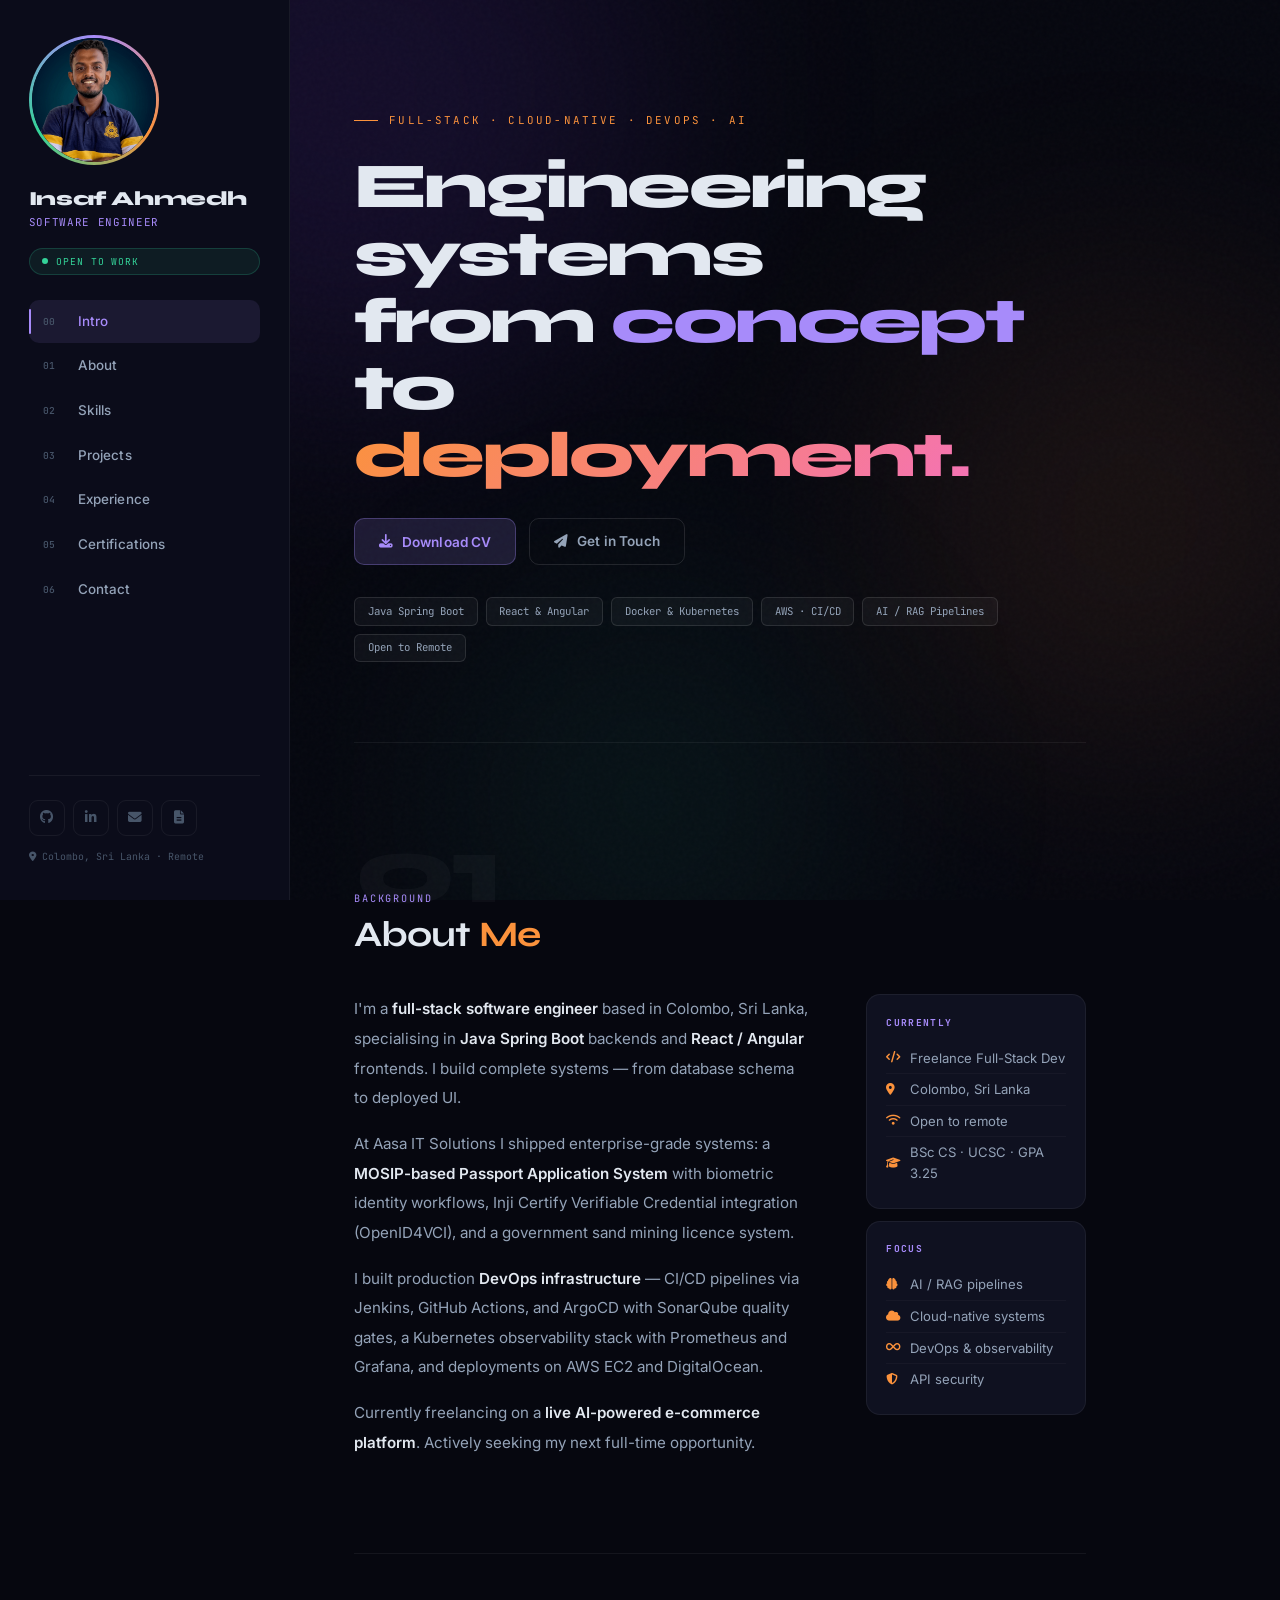
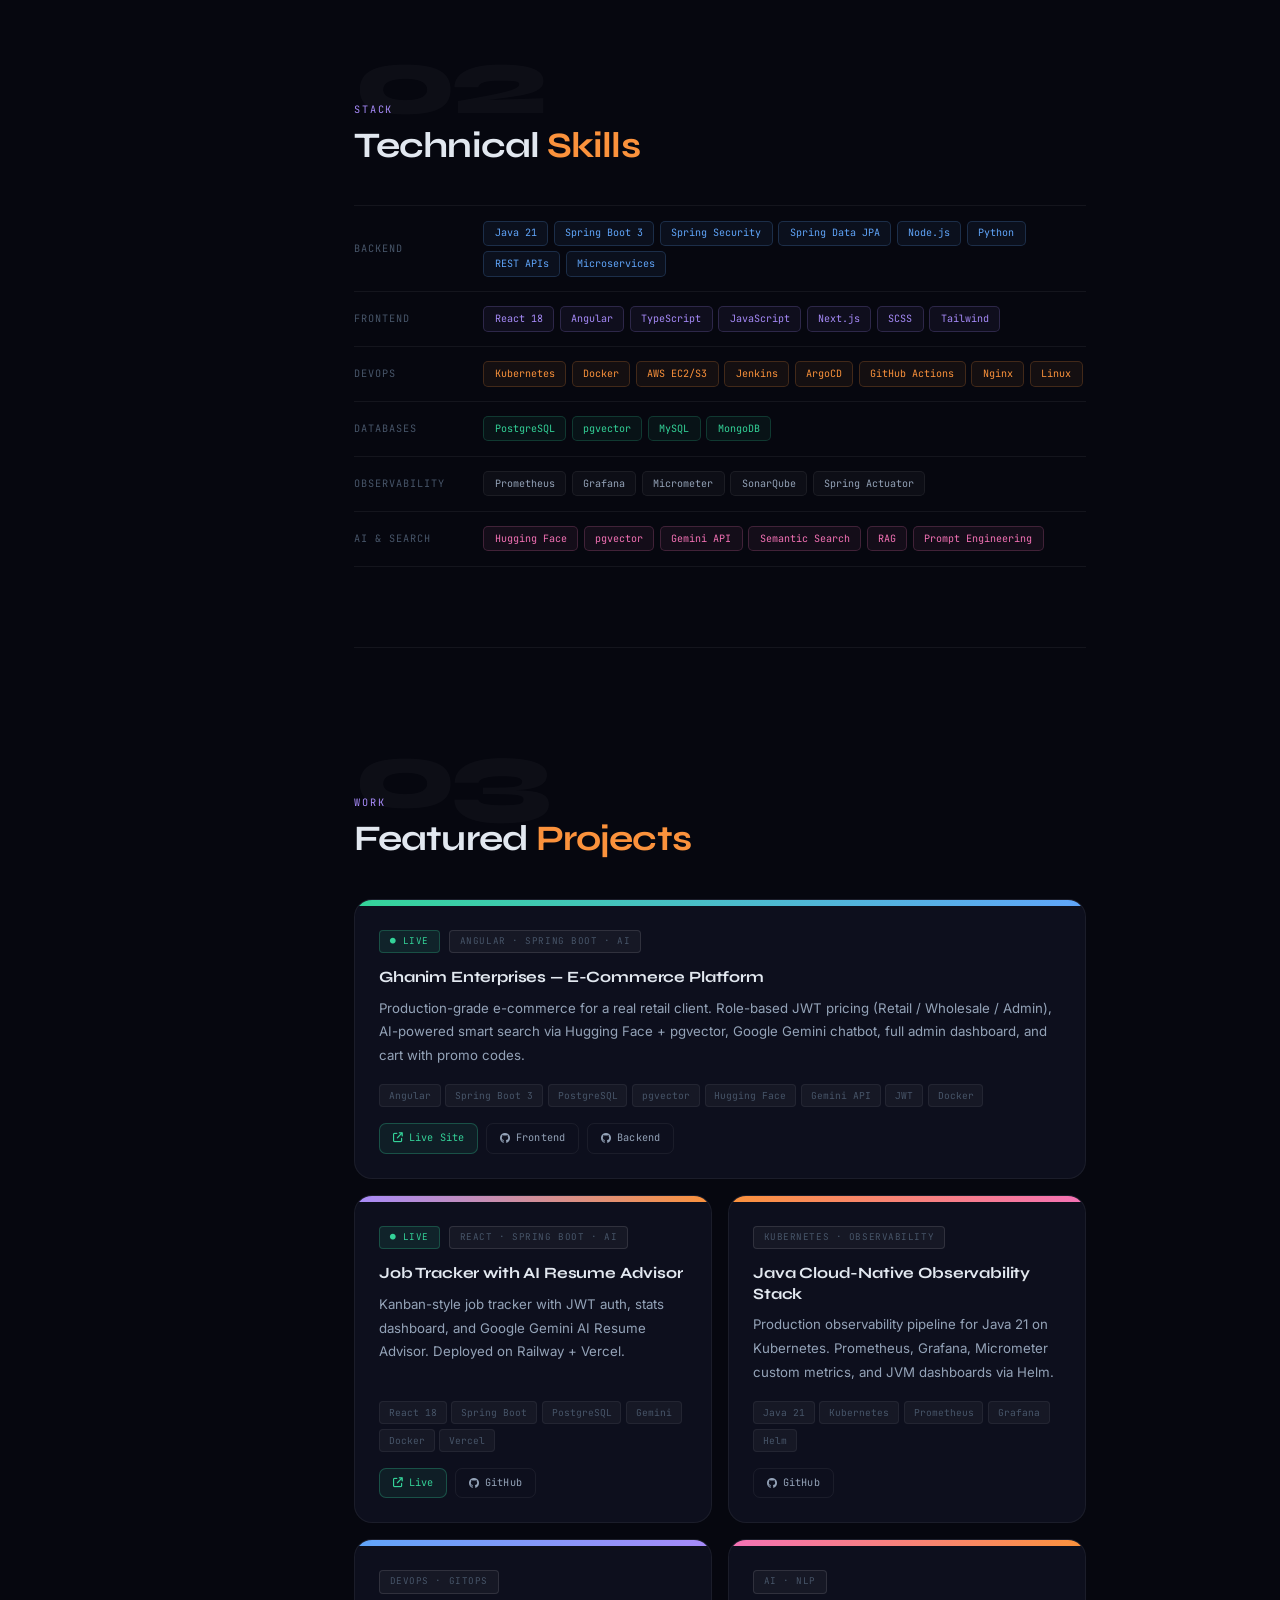
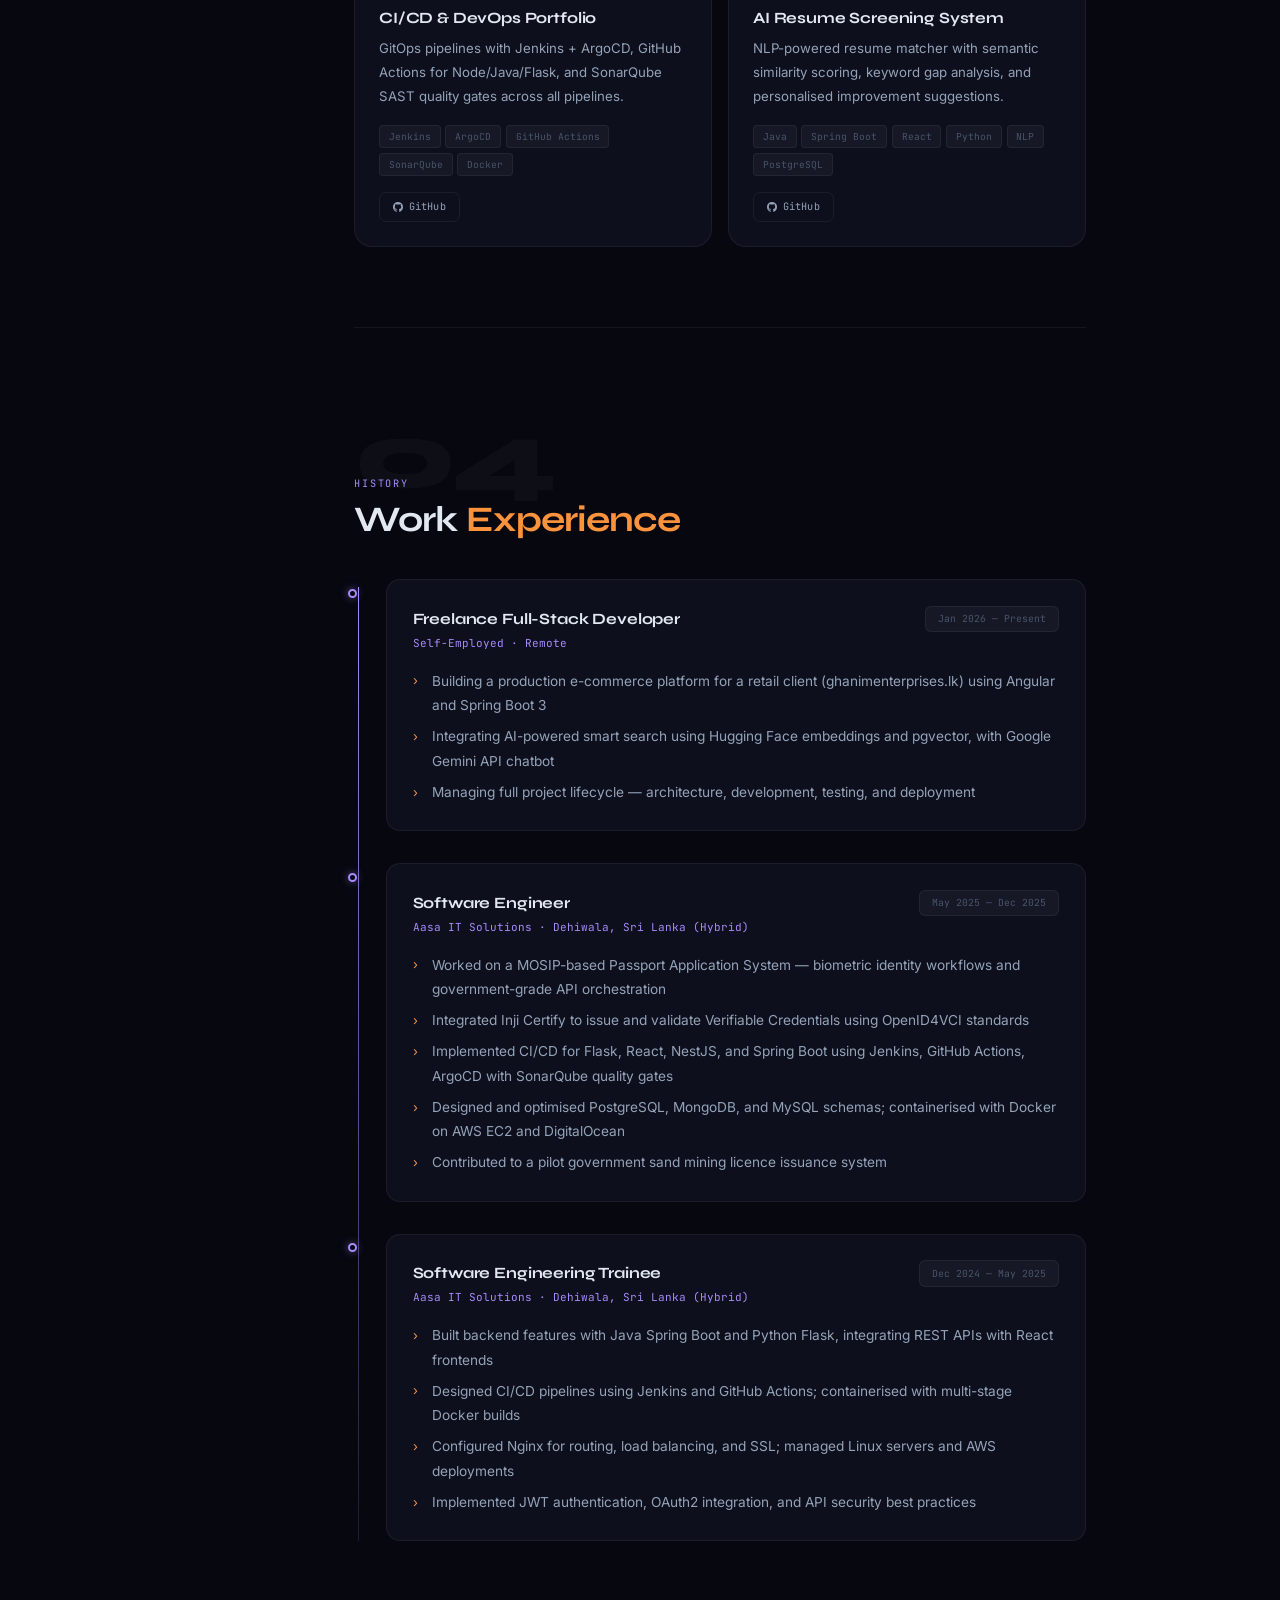
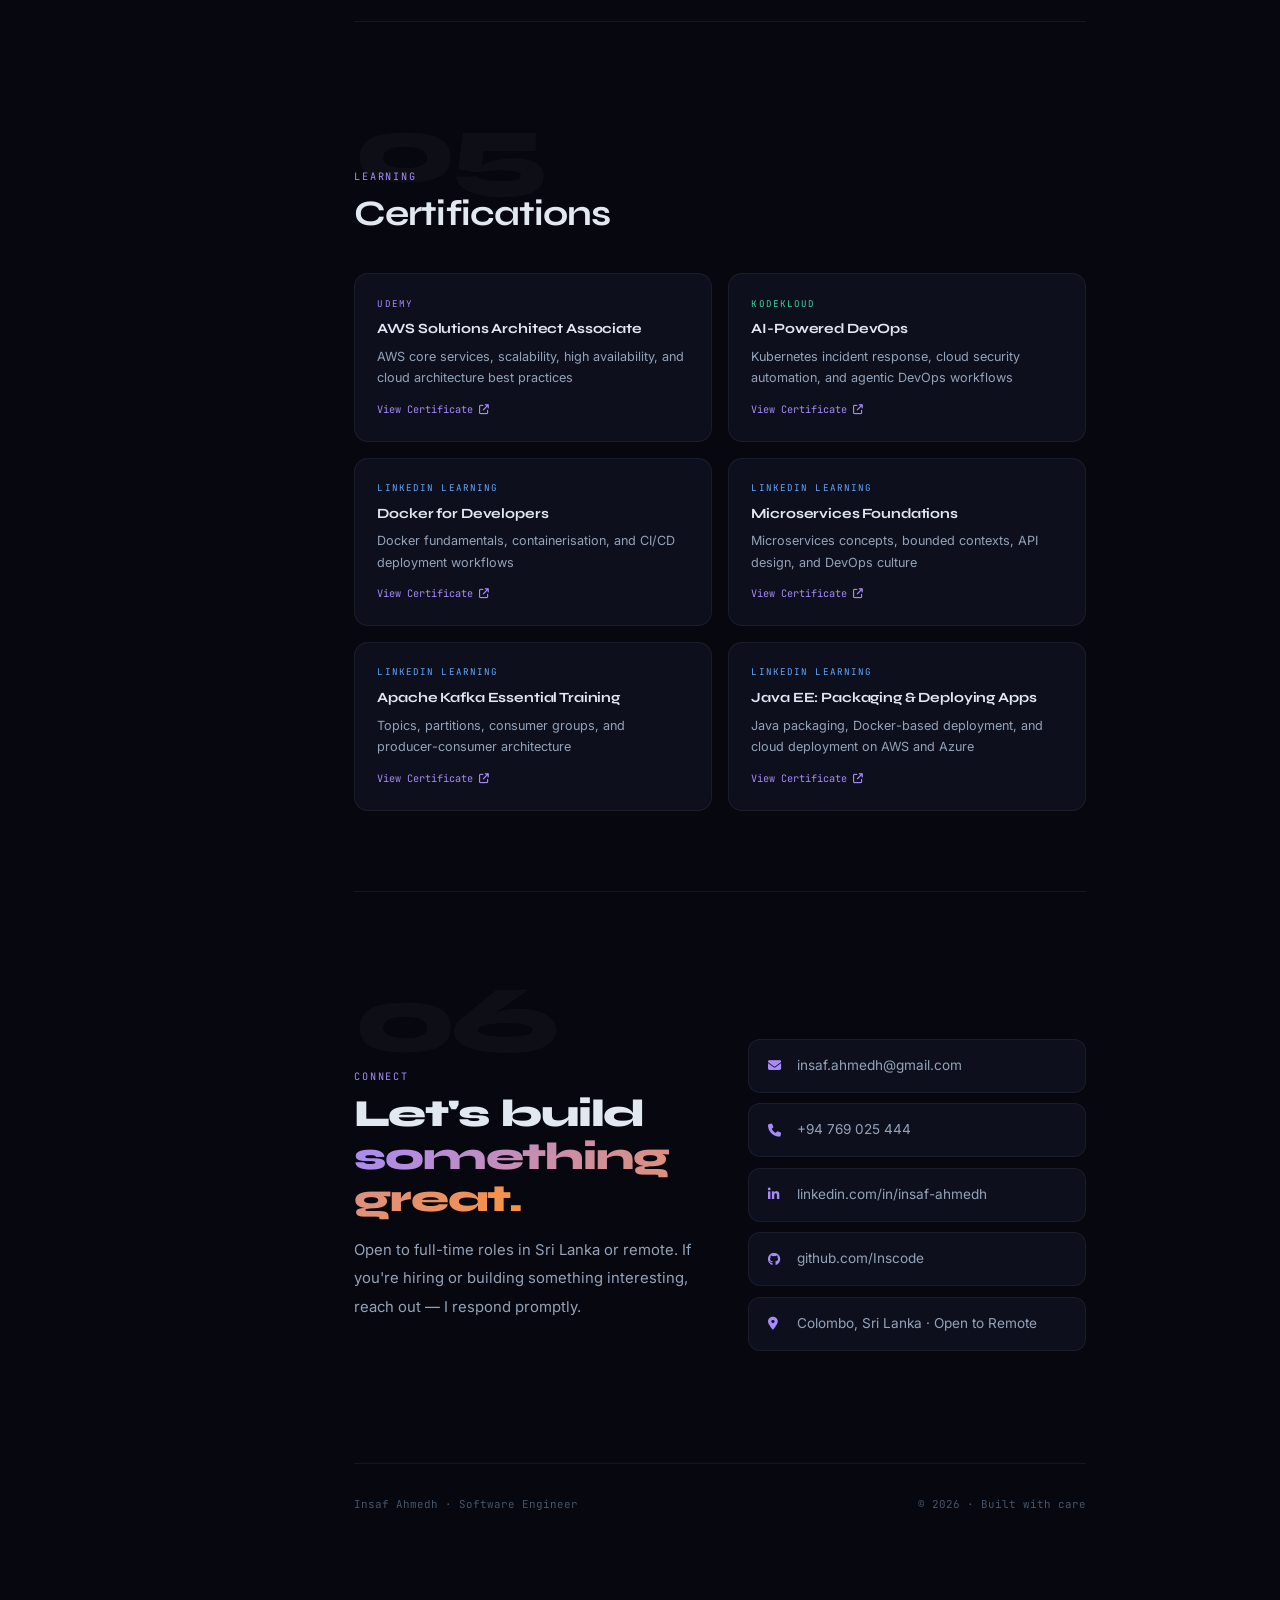
==== commit 3cf401c0: "redesign v2: sidebar layout, Syne typography, violet/orange palette, spinning photo ring - Completel" ====
--- a/index.html
+++ b/index.html
@@ -4,397 +4,383 @@
 <meta charset="UTF-8">
 <meta name="viewport" content="width=device-width, initial-scale=1.0">
 <title>Insaf Ahmedh · Software Engineer</title>
-<meta name="description" content="Full-stack engineer — Java · Spring Boot · Angular · React · DevOps · Kubernetes · AI. Open to full-time roles.">
+<meta name="description" content="Full-stack software engineer — Java · Spring Boot · Angular · React · DevOps · AI. Open to full-time roles.">
 <link rel="preconnect" href="https://fonts.googleapis.com">
 <link rel="preconnect" href="https://fonts.gstatic.com" crossorigin>
-<link href="https://fonts.googleapis.com/css2?family=Space+Grotesk:wght@300;400;500;600;700&family=JetBrains+Mono:ital,wght@0,400;0,500;1,400&family=Inter:wght@300;400;500;600&display=swap" rel="stylesheet">
+<link href="https://fonts.googleapis.com/css2?family=Syne:wght@600;700;800&family=Inter:wght@300;400;500;600&family=JetBrains+Mono:wght@400;500&display=swap" rel="stylesheet">
 <link rel="stylesheet" href="https://cdnjs.cloudflare.com/ajax/libs/font-awesome/6.5.0/css/all.min.css">
 <style>
-/* ── VARIABLES & RESET ─────────────────────────────────── */
-*,*::before,*::after{margin:0;padding:0;box-sizing:border-box}
-:root{
-  --bg:#03050e;--bg1:#060a17;--bg2:#0a0f1e;
-  --surface:rgba(10,15,30,0.65);--surface-s:#0c1225;
-  --border:rgba(255,255,255,0.07);--border2:rgba(255,255,255,0.12);
-  --cyan:#22d3ee;--blue:#3b82f6;--violet:#8b5cf6;
-  --emerald:#10b981;--amber:#f59e0b;--rose:#f43f5e;
-  --text:#f1f5f9;--muted:#94a3b8;--subtle:#4b5563;
-  --grad:linear-gradient(135deg,#fff 0%,#c7d2fe 45%,#93c5fd 100%);
-  --nav-h:66px;
-}
-html{scroll-behavior:smooth}
-body{font-family:'Inter',system-ui,sans-serif;background:var(--bg);color:var(--text);overflow-x:hidden;line-height:1.6;font-size:16px}
-img{max-width:100%;display:block}
-a{color:inherit;text-decoration:none;cursor:pointer}
-button{cursor:pointer;font-family:inherit;border:none;background:none}
-ul{list-style:none}
-
-/* ── AURORA BACKGROUND ─────────────────────────────────── */
-.aurora{position:fixed;inset:0;z-index:0;pointer-events:none;overflow:hidden}
-.ab{position:absolute;border-radius:50%;filter:blur(110px);opacity:.13;animation:drift 22s ease-in-out infinite}
-.ab:nth-child(1){width:800px;height:700px;top:-200px;left:-150px;background:radial-gradient(circle,var(--cyan),transparent 70%);animation-delay:0s}
-.ab:nth-child(2){width:750px;height:750px;top:20%;right:-250px;background:radial-gradient(circle,var(--blue),transparent 70%);animation-delay:-7s}
-.ab:nth-child(3){width:700px;height:600px;bottom:-150px;left:25%;background:radial-gradient(circle,var(--violet),transparent 70%);animation-delay:-14s}
-@keyframes drift{0%,100%{transform:translate(0,0) scale(1)}33%{transform:translate(35px,-25px) scale(1.04)}66%{transform:translate(-20px,35px) scale(.97)}}
-.grid-bg{position:fixed;inset:0;z-index:0;pointer-events:none;
-  background-image:linear-gradient(rgba(148,163,184,.025) 1px,transparent 1px),
-                   linear-gradient(90deg,rgba(148,163,184,.025) 1px,transparent 1px);
-  background-size:72px 72px}
-
-/* ── SCROLL PROGRESS ───────────────────────────────────── */
-.scroll-bar{position:fixed;top:0;left:0;height:2px;z-index:9999;width:0%;
-  background:linear-gradient(90deg,var(--cyan),var(--blue),var(--violet));
-  transition:width .08s linear}
-
-/* ── NAVIGATION ────────────────────────────────────────── */
-nav{position:fixed;top:0;width:100%;z-index:500;
-  background:rgba(3,5,14,.8);backdrop-filter:blur(24px);-webkit-backdrop-filter:blur(24px);
-  border-bottom:1px solid var(--border)}
-.nav-wrap{max-width:1160px;margin:0 auto;padding:0 2rem;height:var(--nav-h);
-  display:flex;align-items:center;justify-content:space-between;gap:1rem}
-.nav-logo{font-family:'JetBrains Mono',monospace;font-size:.8rem;letter-spacing:.06em;
-  display:flex;align-items:center;gap:.3rem}
-.logo-b{color:var(--subtle)}
-.logo-n{color:var(--cyan)}
-.nav-links{display:flex;gap:.2rem}
-.nav-links a{font-size:.78rem;font-weight:500;color:var(--muted);padding:.5rem .85rem;border-radius:8px;
-  letter-spacing:.02em;transition:color .2s,background .2s}
-.nav-links a:hover,.nav-links a.active{color:var(--text);background:rgba(255,255,255,.06)}
-.nav-cta{display:flex;align-items:center;gap:.7rem}
-.nav-pill{font-family:'JetBrains Mono',monospace;font-size:.68rem;letter-spacing:.08em;
-  padding:.4rem .9rem;border-radius:20px;display:flex;align-items:center;gap:.5rem;
-  background:rgba(16,185,129,.1);border:1px solid rgba(16,185,129,.25);color:var(--emerald)}
-.pulse{width:7px;height:7px;border-radius:50%;background:var(--emerald);flex-shrink:0;animation:pulse 2s infinite}
-@keyframes pulse{0%,100%{opacity:1;box-shadow:0 0 0 0 rgba(16,185,129,.4)}50%{opacity:.6;box-shadow:0 0 0 5px rgba(16,185,129,0)}}
-.hamburger{display:none;flex-direction:column;gap:5px;padding:.5rem;border-radius:8px;
-  border:1px solid var(--border);transition:border-color .2s}
-.hamburger:hover{border-color:var(--border2)}
-.hamburger span{display:block;width:20px;height:1.5px;background:var(--muted);
-  transition:transform .3s,opacity .3s,background .2s;border-radius:2px}
-.hamburger.open span:nth-child(1){transform:translateY(6.5px) rotate(45deg);background:var(--text)}
-.hamburger.open span:nth-child(2){opacity:0}
-.hamburger.open span:nth-child(3){transform:translateY(-6.5px) rotate(-45deg);background:var(--text)}
-
-/* Mobile Drawer */
-.mobile-drawer{position:fixed;inset:0;z-index:499;pointer-events:none}
-.drawer-backdrop{position:absolute;inset:0;background:rgba(3,5,14,.85);opacity:0;transition:opacity .3s}
-.drawer-panel{position:absolute;right:0;top:0;bottom:0;width:270px;
-  background:var(--bg2);border-left:1px solid var(--border);
-  padding:5.5rem 1.8rem 2rem;display:flex;flex-direction:column;gap:.4rem;
-  transform:translateX(100%);transition:transform .3s cubic-bezier(.4,0,.2,1)}
-.mobile-drawer.open{pointer-events:all}
-.mobile-drawer.open .drawer-backdrop{opacity:1}
-.mobile-drawer.open .drawer-panel{transform:translateX(0)}
-.drawer-panel a{font-size:1rem;font-weight:500;color:var(--muted);padding:.85rem 1.1rem;
-  border-radius:10px;transition:color .2s,background .2s;display:block}
-.drawer-panel a:hover{color:var(--text);background:rgba(255,255,255,.06)}
-
-/* ── HERO ──────────────────────────────────────────────── */
-.hero{min-height:100vh;display:grid;grid-template-columns:1fr 390px;gap:3.5rem;align-items:center;
-  padding-top:var(--nav-h);max-width:1160px;margin:0 auto;padding-left:2rem;padding-right:2rem;
-  position:relative;z-index:1}
-.hero-status{display:inline-flex;align-items:center;gap:.7rem;
-  padding:.45rem 1.1rem;border-radius:20px;margin-bottom:1.8rem;
-  background:rgba(16,185,129,.08);border:1px solid rgba(16,185,129,.2);
-  font-family:'JetBrains Mono',monospace;font-size:.68rem;color:var(--emerald);letter-spacing:.12em;text-transform:uppercase}
-.hero h1{font-family:'Space Grotesk',sans-serif;font-size:clamp(3rem,5.5vw,4.8rem);
-  line-height:1.05;letter-spacing:-.03em;margin-bottom:1.4rem;
-  background:var(--grad);-webkit-background-clip:text;background-clip:text;-webkit-text-fill-color:transparent}
-.typewriter-wrap{font-family:'Space Grotesk',sans-serif;font-size:clamp(1.05rem,1.8vw,1.45rem);
-  color:var(--muted);margin-bottom:1.6rem;min-height:2rem;display:flex;align-items:center;gap:.5rem;flex-wrap:wrap}
-.tw-label{color:var(--subtle)}
-.tw-word{color:var(--cyan);font-weight:600}
-.tw-cursor{display:inline-block;width:2px;height:1.1em;background:var(--cyan);
-  margin-left:1px;animation:blink .85s infinite;vertical-align:text-bottom}
-@keyframes blink{0%,100%{opacity:1}50%{opacity:0}}
-.hero-bio{font-size:.97rem;color:var(--muted);max-width:520px;line-height:1.9;margin-bottom:2.2rem}
-.hero-actions{display:flex;gap:.8rem;flex-wrap:wrap;margin-bottom:2rem}
-.btn{display:inline-flex;align-items:center;gap:.55rem;padding:.78rem 1.6rem;
-  border-radius:10px;font-family:'Space Grotesk',sans-serif;font-size:.86rem;font-weight:600;
-  letter-spacing:.01em;cursor:pointer;border:none;transition:transform .2s,box-shadow .2s,background .2s}
-.btn-primary{background:linear-gradient(135deg,rgba(34,211,238,.18),rgba(59,130,246,.14));
-  border:1px solid rgba(34,211,238,.3);color:var(--cyan)}
-.btn-primary:hover{transform:translateY(-2px);box-shadow:0 14px 36px rgba(34,211,238,.2);
-  background:linear-gradient(135deg,rgba(34,211,238,.28),rgba(59,130,246,.22))}
-.btn-ghost{background:rgba(255,255,255,.05);border:1px solid var(--border2);color:var(--muted)}
-.btn-ghost:hover{color:var(--text);border-color:rgba(255,255,255,.2);transform:translateY(-2px)}
-.hero-socials{display:flex;gap:.5rem}
-.hero-socials a{width:42px;height:42px;border-radius:10px;border:1px solid var(--border);
-  display:flex;align-items:center;justify-content:center;color:var(--subtle);font-size:.9rem;
-  transition:all .2s}
-.hero-socials a:hover{border-color:var(--cyan);color:var(--cyan);background:rgba(34,211,238,.08)}
-
-/* Hero Right Panel */
-.hero-panel{display:flex;flex-direction:column;gap:1rem;position:relative;z-index:1}
-.photo-frame{position:relative;border-radius:22px;overflow:hidden}
-.photo-frame::before{content:'';position:absolute;inset:-1px;border-radius:22px;z-index:1;pointer-events:none;
-  background:linear-gradient(135deg,rgba(34,211,238,.3),rgba(59,130,246,.15),transparent 60%)}
-.photo-frame img{width:100%;object-fit:cover;object-position:top center;border-radius:22px;
-  transition:transform .5s ease}
-.photo-frame:hover img{transform:scale(1.03)}
-.photo-overlay{position:absolute;inset:0;border-radius:22px;pointer-events:none;
-  background:linear-gradient(to bottom,transparent 55%,rgba(3,5,14,.55))}
-.stat-grid{display:grid;grid-template-columns:1fr 1fr;gap:.75rem}
-.stat-box{background:var(--surface);backdrop-filter:blur(12px);border:1px solid var(--border);
-  border-radius:14px;padding:1.1rem 1.2rem;transition:border-color .25s}
-.stat-box:hover{border-color:rgba(34,211,238,.2)}
-.stat-n{font-family:'Space Grotesk',sans-serif;font-size:1.75rem;font-weight:700;line-height:1;
-  background:linear-gradient(135deg,var(--cyan),var(--blue));
-  -webkit-background-clip:text;background-clip:text;-webkit-text-fill-color:transparent}
-.stat-l{font-size:.69rem;color:var(--subtle);margin-top:.3rem;letter-spacing:.02em}
-.avail-pill{background:var(--surface);backdrop-filter:blur(12px);border:1px solid var(--border);
-  border-radius:12px;padding:.8rem 1.1rem;display:flex;align-items:center;justify-content:space-between}
-.avail-l{display:flex;align-items:center;gap:.55rem;font-family:'JetBrains Mono',monospace;
-  font-size:.67rem;color:var(--emerald);letter-spacing:.05em}
-.avail-r{font-family:'JetBrains Mono',monospace;font-size:.63rem;color:var(--subtle)}
-
-/* ── TECH STRIP ────────────────────────────────────────── */
-.tech-strip{padding:3rem 0 2rem;position:relative;z-index:1;overflow:hidden;
-  border-top:1px solid var(--border)}
-.strip-label{text-align:center;font-family:'JetBrains Mono',monospace;font-size:.64rem;
-  color:var(--subtle);letter-spacing:.2em;text-transform:uppercase;margin-bottom:1.8rem}
-.marquee-outer{overflow:hidden;mask-image:linear-gradient(90deg,transparent,black 8%,black 92%,transparent);
-  -webkit-mask-image:linear-gradient(90deg,transparent,black 8%,black 92%,transparent)}
-.marquee-track{display:flex;gap:1.8rem;animation:scrollx 32s linear infinite;width:max-content}
-.marquee-track:hover{animation-play-state:paused}
-@keyframes scrollx{from{transform:translateX(0)}to{transform:translateX(-50%)}}
-.tech-chip{display:flex;align-items:center;gap:.6rem;padding:.5rem 1rem;border-radius:10px;
-  background:var(--surface);border:1px solid var(--border);white-space:nowrap;
-  font-family:'JetBrains Mono',monospace;font-size:.71rem;color:var(--muted);
-  transition:border-color .2s,color .2s}
-.tech-chip:hover{border-color:var(--border2);color:var(--text)}
-.tech-chip img{width:18px;height:18px;object-fit:contain}
-
-/* ── SECTIONS ──────────────────────────────────────────── */
-.section{padding:5.5rem 0;position:relative;z-index:1}
-.container{max-width:1160px;margin:0 auto;padding:0 2rem}
-.divider{height:1px;background:linear-gradient(90deg,transparent,var(--border),transparent);
-  max-width:1160px;margin:0 auto}
-.sec-label{font-family:'JetBrains Mono',monospace;font-size:.64rem;letter-spacing:.2em;
-  text-transform:uppercase;color:var(--cyan);margin-bottom:.6rem;
-  display:flex;align-items:center;gap:.6rem}
-.sec-label::before{content:attr(data-n);color:var(--subtle)}
-.sec-title{font-family:'Space Grotesk',sans-serif;font-size:clamp(1.8rem,3vw,2.6rem);
-  font-weight:700;letter-spacing:-.025em;line-height:1.1;
-  background:var(--grad);-webkit-background-clip:text;background-clip:text;-webkit-text-fill-color:transparent}
-.sec-sub{color:var(--muted);font-size:.93rem;margin-top:.7rem;max-width:540px;line-height:1.85}
-.sec-hd{margin-bottom:2.8rem}
-
-/* ── ABOUT ─────────────────────────────────────────────── */
-.about-grid{display:grid;grid-template-columns:1.35fr 1fr;gap:4.5rem;align-items:start}
-.about-body p{color:var(--muted);font-size:.95rem;line-height:1.95;margin-bottom:1rem}
-.about-body strong{color:var(--text);font-weight:600}
-.about-aside{display:flex;flex-direction:column;gap:.85rem}
-.info-card{background:var(--surface);backdrop-filter:blur(16px);border:1px solid var(--border);
-  border-radius:16px;padding:1.4rem;transition:border-color .25s}
-.info-card:hover{border-color:var(--border2)}
-.info-card h4{font-family:'JetBrains Mono',monospace;font-size:.61rem;color:var(--cyan);
-  letter-spacing:.15em;text-transform:uppercase;margin-bottom:.9rem}
-.info-row{display:flex;align-items:center;gap:.8rem;padding:.4rem 0;
-  border-bottom:1px solid rgba(255,255,255,.04);font-size:.84rem;color:var(--muted)}
-.info-row:last-child{border:none}
-.info-row i{color:var(--cyan);font-size:.74rem;width:14px;flex-shrink:0}
-
-/* ── SKILLS BENTO ──────────────────────────────────────── */
-.bento{display:grid;grid-template-columns:repeat(3,1fr);gap:1rem}
-.sk-card{background:var(--surface);backdrop-filter:blur(16px);border:1px solid var(--border);
-  border-radius:18px;padding:1.6rem;transition:all .3s;position:relative;overflow:hidden}
-.sk-card::after{content:'';position:absolute;bottom:0;left:0;right:0;height:2px;
-  transform:scaleX(0);transform-origin:left;transition:transform .35s}
-.sk-card:hover{transform:translateY(-3px);box-shadow:0 20px 50px rgba(0,0,0,.4)}
-.sk-card:hover::after{transform:scaleX(1)}
-.sk-card.c-blue::after{background:linear-gradient(90deg,var(--blue),var(--cyan))}
-.sk-card.c-cyan::after{background:linear-gradient(90deg,var(--cyan),var(--emerald))}
-.sk-card.c-violet::after{background:linear-gradient(90deg,var(--violet),var(--blue))}
-.sk-card.c-emerald::after{background:linear-gradient(90deg,var(--emerald),var(--cyan))}
-.sk-card.c-amber::after{background:linear-gradient(90deg,var(--amber),var(--rose))}
-.sk-card.c-rose::after{background:linear-gradient(90deg,var(--rose),var(--violet))}
-.sk-card:hover.c-blue{border-color:rgba(59,130,246,.25)}
-.sk-card:hover.c-cyan{border-color:rgba(34,211,238,.25)}
-.sk-card:hover.c-violet{border-color:rgba(139,92,246,.25)}
-.sk-card:hover.c-emerald{border-color:rgba(16,185,129,.25)}
-.sk-card:hover.c-amber{border-color:rgba(245,158,11,.25)}
-.sk-card:hover.c-rose{border-color:rgba(244,63,94,.25)}
-.sk-icon{width:38px;height:38px;border-radius:10px;display:flex;align-items:center;justify-content:center;
-  font-size:.9rem;margin-bottom:1rem;border:1px solid rgba(255,255,255,.08)}
-.c-blue .sk-icon{background:rgba(59,130,246,.12);color:var(--blue)}
-.c-cyan .sk-icon{background:rgba(34,211,238,.1);color:var(--cyan)}
-.c-violet .sk-icon{background:rgba(139,92,246,.12);color:var(--violet)}
-.c-emerald .sk-icon{background:rgba(16,185,129,.1);color:var(--emerald)}
-.c-amber .sk-icon{background:rgba(245,158,11,.1);color:var(--amber)}
-.c-rose .sk-icon{background:rgba(244,63,94,.1);color:var(--rose)}
-.sk-card h3{font-family:'Space Grotesk',sans-serif;font-size:.9rem;font-weight:600;
-  color:var(--text);margin-bottom:.9rem;letter-spacing:-.01em}
-.tags{display:flex;flex-wrap:wrap;gap:.35rem}
-.tag{font-family:'JetBrains Mono',monospace;font-size:.63rem;padding:.2rem .6rem;border-radius:5px;
-  background:rgba(255,255,255,.04);border:1px solid var(--border);color:var(--muted)}
-
-/* ── PROJECTS ──────────────────────────────────────────── */
-.proj-list{display:flex;flex-direction:column;gap:.9rem}
-.proj-card{background:var(--surface);backdrop-filter:blur(16px);border:1px solid var(--border);
-  border-radius:18px;padding:2rem;display:grid;grid-template-columns:1fr auto;gap:2rem;
-  align-items:start;transition:border-color .25s,box-shadow .25s;position:relative;overflow:hidden}
-.proj-card::before{content:'';position:absolute;left:0;top:0;bottom:0;width:3px;border-radius:3px 0 0 3px}
-.proj-card.cl-emerald::before{background:linear-gradient(to bottom,var(--emerald),rgba(16,185,129,.2))}
-.proj-card.cl-cyan::before{background:linear-gradient(to bottom,var(--cyan),rgba(34,211,238,.2))}
-.proj-card.cl-blue::before{background:linear-gradient(to bottom,var(--blue),rgba(59,130,246,.2))}
-.proj-card.cl-violet::before{background:linear-gradient(to bottom,var(--violet),rgba(139,92,246,.2))}
-.proj-card.cl-amber::before{background:linear-gradient(to bottom,var(--amber),rgba(245,158,11,.2))}
-.proj-card:hover{box-shadow:0 20px 50px rgba(0,0,0,.35)}
-.proj-card:hover.cl-emerald{border-color:rgba(16,185,129,.2)}
-.proj-card:hover.cl-cyan{border-color:rgba(34,211,238,.2)}
-.proj-card:hover.cl-blue{border-color:rgba(59,130,246,.2)}
-.proj-card:hover.cl-violet{border-color:rgba(139,92,246,.2)}
-.proj-card:hover.cl-amber{border-color:rgba(245,158,11,.2)}
-.proj-meta{display:flex;align-items:center;gap:.7rem;flex-wrap:wrap;margin-bottom:.8rem}
-.chip{font-family:'JetBrains Mono',monospace;font-size:.59rem;padding:.2rem .65rem;
-  border-radius:4px;letter-spacing:.06em;text-transform:uppercase}
-.chip-live{background:rgba(16,185,129,.1);border:1px solid rgba(16,185,129,.3);color:var(--emerald)}
-.chip-tag{background:rgba(255,255,255,.04);border:1px solid var(--border2);color:var(--muted)}
-.proj-card h3{font-family:'Space Grotesk',sans-serif;font-size:1.05rem;font-weight:600;
-  color:var(--text);margin-bottom:.6rem;letter-spacing:-.01em}
-.proj-card p{color:var(--muted);font-size:.875rem;line-height:1.85;margin-bottom:1rem}
-.proj-links{display:flex;flex-direction:column;gap:.5rem;align-items:flex-end;flex-shrink:0;min-width:88px}
-.plink{display:inline-flex;align-items:center;gap:.4rem;font-family:'JetBrains Mono',monospace;
-  font-size:.67rem;padding:.42rem .85rem;border-radius:8px;border:1px solid var(--border);
-  color:var(--muted);white-space:nowrap;transition:all .2s;letter-spacing:.02em}
-.plink:hover{border-color:var(--border2);color:var(--text)}
-.plink.live{background:rgba(16,185,129,.08);border-color:rgba(16,185,129,.3);color:var(--emerald)}
-
-/* ── EXPERIENCE TIMELINE ───────────────────────────────── */
-.timeline{position:relative;padding-left:2.5rem}
-.timeline::before{content:'';position:absolute;left:0;top:.6rem;bottom:0;width:1px;
-  background:linear-gradient(to bottom,var(--cyan),var(--blue),rgba(59,130,246,.1))}
-.tl-item{position:relative;margin-bottom:1.8rem}
-.tl-item:last-child{margin-bottom:0}
-.tl-dot{position:absolute;left:-2.94rem;top:.68rem;width:10px;height:10px;
-  border-radius:50%;background:var(--bg);border:2px solid var(--cyan);
-  box-shadow:0 0 10px rgba(34,211,238,.5)}
-.tl-card{background:var(--surface);backdrop-filter:blur(16px);border:1px solid var(--border);
-  border-radius:16px;padding:1.8rem;transition:border-color .25s}
-.tl-card:hover{border-color:rgba(34,211,238,.18)}
-.tl-top{display:flex;justify-content:space-between;align-items:flex-start;margin-bottom:1.1rem;flex-wrap:wrap;gap:.5rem}
-.tl-role{font-family:'Space Grotesk',sans-serif;font-size:1rem;font-weight:600;color:var(--text);letter-spacing:-.01em}
-.tl-co{font-family:'JetBrains Mono',monospace;font-size:.71rem;color:var(--cyan);margin-top:.3rem}
-.tl-date{font-family:'JetBrains Mono',monospace;font-size:.63rem;color:var(--subtle);
-  background:rgba(255,255,255,.04);border:1px solid var(--border);padding:.3rem .8rem;
-  border-radius:6px;white-space:nowrap;align-self:flex-start}
-.tl-list{display:flex;flex-direction:column;gap:.45rem}
-.tl-list li{color:var(--muted);font-size:.875rem;line-height:1.8;padding-left:1.3rem;position:relative}
-.tl-list li::before{content:'›';position:absolute;left:0;color:var(--cyan);font-size:.85rem;top:.05rem}
-
-/* ── CERTIFICATIONS ────────────────────────────────────── */
-.cert-grid{display:grid;grid-template-columns:repeat(3,1fr);gap:1rem}
-.cert-card{background:var(--surface);backdrop-filter:blur(16px);border:1px solid var(--border);
-  border-radius:16px;padding:1.5rem;transition:all .25s;display:flex;flex-direction:column}
-.cert-card:hover{border-color:rgba(59,130,246,.22);transform:translateY(-2px);box-shadow:0 16px 40px rgba(0,0,0,.3)}
-.cert-src{font-family:'JetBrains Mono',monospace;font-size:.59rem;letter-spacing:.12em;
-  text-transform:uppercase;margin-bottom:.5rem}
-.src-udemy{color:var(--violet)}
-.src-kk{color:var(--cyan)}
-.src-li{color:#4fa3e0}
-.cert-card h3{font-family:'Space Grotesk',sans-serif;font-size:.9rem;font-weight:600;
-  color:var(--text);margin-bottom:.5rem;line-height:1.4;letter-spacing:-.01em}
-.cert-card p{font-size:.8rem;color:var(--muted);line-height:1.75;flex:1;margin-bottom:.9rem}
-.cert-link{font-family:'JetBrains Mono',monospace;font-size:.66rem;color:var(--blue);
-  display:inline-flex;align-items:center;gap:.35rem;margin-top:auto;transition:color .2s}
-.cert-link:hover{color:var(--cyan)}
-
-/* ── CONTACT ────────────────────────────────────────────── */
-.contact-wrap{display:grid;grid-template-columns:1.2fr 1fr;gap:5rem;align-items:center}
-.contact-left h2{font-family:'Space Grotesk',sans-serif;font-size:clamp(2rem,3.5vw,2.8rem);
-  font-weight:700;letter-spacing:-.03em;line-height:1.1;margin-bottom:1.2rem;
-  background:var(--grad);-webkit-background-clip:text;background-clip:text;-webkit-text-fill-color:transparent}
-.contact-left p{color:var(--muted);font-size:.95rem;line-height:1.9;max-width:400px}
-.contact-items{display:flex;flex-direction:column;gap:.7rem}
-.contact-item{background:var(--surface);backdrop-filter:blur(12px);border:1px solid var(--border);
-  border-radius:12px;padding:1rem 1.3rem;display:flex;align-items:center;gap:1rem;transition:border-color .2s}
-.contact-item:hover{border-color:var(--border2)}
-.contact-item i{color:var(--cyan);font-size:.84rem;width:15px;flex-shrink:0}
-.contact-item a,.contact-item span{color:var(--muted);font-size:.87rem}
-.contact-item a:hover{color:var(--cyan)}
-
-/* ── FOOTER ─────────────────────────────────────────────── */
-footer{padding:2.2rem 0;border-top:1px solid var(--border);position:relative;z-index:1}
-.footer-inner{max-width:1160px;margin:0 auto;padding:0 2rem;
-  display:flex;align-items:center;justify-content:space-between;flex-wrap:wrap;gap:1rem}
-.footer-logo{font-family:'JetBrains Mono',monospace;font-size:.72rem;color:var(--subtle)}
-.footer-copy{font-family:'JetBrains Mono',monospace;font-size:.7rem;color:var(--subtle)}
-
-/* ── BACK TO TOP ────────────────────────────────────────── */
-.back-top{position:fixed;bottom:2rem;right:2rem;z-index:400;width:42px;height:42px;
-  border-radius:12px;background:var(--surface-s);backdrop-filter:blur(12px);
-  border:1px solid var(--border);color:var(--muted);font-size:.85rem;
-  display:flex;align-items:center;justify-content:center;
-  opacity:0;transform:translateY(10px);pointer-events:none;
-  transition:opacity .3s,transform .3s,border-color .2s,color .2s}
-.back-top.visible{opacity:1;transform:translateY(0);pointer-events:all}
-.back-top:hover{border-color:var(--cyan);color:var(--cyan)}
-
-/* ── SCROLL REVEAL ──────────────────────────────────────── */
-.reveal{opacity:0;transform:translateY(24px);transition:opacity .6s ease,transform .6s ease}
-.reveal.in{opacity:1;transform:translateY(0)}
-.reveal-d1{transition-delay:.1s}
-.reveal-d2{transition-delay:.2s}
-.reveal-d3{transition-delay:.3s}
-.reveal-d4{transition-delay:.4s}
-
-/* ── RESPONSIVE ─────────────────────────────────────────── */
-@media(max-width:1024px){
-  .hero{grid-template-columns:1fr;padding:calc(var(--nav-h) + 2.5rem) 2rem 4rem;min-height:auto}
-  .hero-panel{display:none}
-  .about-grid,.contact-wrap{grid-template-columns:1fr;gap:3rem}
-  .bento{grid-template-columns:1fr 1fr}
-  .cert-grid{grid-template-columns:1fr 1fr}
-  .nav-links{display:none}
-  .hamburger{display:flex}
-}
-@media(max-width:640px){
-  .bento,.cert-grid{grid-template-columns:1fr}
-  .proj-card{grid-template-columns:1fr}
-  .proj-links{flex-direction:row;align-items:flex-start;flex-wrap:wrap}
-  .tl-top{flex-direction:column}
-  .back-top{bottom:1.5rem;right:1.5rem}
-}
-@media(prefers-reduced-motion:reduce){
-  *{animation-duration:.01ms!important;transition-duration:.01ms!important}
+/* ── VARIABLES ─────────────────────────────────────── */
+:root {
+  --bg: #06070f;
+  --sb: #0b0c1a;
+  --surface: #0f1120;
+  --card: rgba(15,17,32,0.9);
+  --border: rgba(255,255,255,0.06);
+  --border2: rgba(255,255,255,0.11);
+  --violet: #a78bfa;
+  --violet2: #7c3aed;
+  --orange: #fb923c;
+  --emerald: #34d399;
+  --rose: #f472b6;
+  --blue: #60a5fa;
+  --text: #e2e8f0;
+  --muted: #94a3b8;
+  --subtle: #475569;
+  --sb-w: 290px;
+}
+
+/* ── RESET ──────────────────────────────────────────── */
+*, *::before, *::after { margin: 0; padding: 0; box-sizing: border-box; }
+html { scroll-behavior: smooth; }
+body { font-family: 'Inter', system-ui, sans-serif; background: var(--bg); color: var(--text); overflow-x: hidden; line-height: 1.6; }
+a { color: inherit; text-decoration: none; }
+ul { list-style: none; }
+img { display: block; max-width: 100%; }
+
+/* ── NOISE OVERLAY ──────────────────────────────────── */
+body::after {
+  content: '';
+  position: fixed; inset: 0; z-index: 0; pointer-events: none;
+  background-image: url("data:image/svg+xml,%3Csvg viewBox='0 0 256 256' xmlns='http://www.w3.org/2000/svg'%3E%3Cfilter id='noise'%3E%3CfeTurbulence type='fractalNoise' baseFrequency='0.9' numOctaves='4' stitchTiles='stitch'/%3E%3C/filter%3E%3Crect width='100%25' height='100%25' filter='url(%23noise)' opacity='1'/%3E%3C/svg%3E");
+  opacity: 0.025;
+}
+
+/* ── AURORA ─────────────────────────────────────────── */
+.aurora { position: fixed; inset: 0; z-index: 0; pointer-events: none; overflow: hidden; }
+.aurora span {
+  position: absolute; border-radius: 50%; filter: blur(120px);
+  animation: float 20s ease-in-out infinite;
+}
+.aurora span:nth-child(1) { width: 600px; height: 600px; top: -200px; left: 50px; background: rgba(124,58,237,.12); }
+.aurora span:nth-child(2) { width: 500px; height: 500px; top: 30%; right: -100px; background: rgba(251,146,60,.08); animation-delay: -8s; }
+.aurora span:nth-child(3) { width: 400px; height: 400px; bottom: -100px; left: 35%; background: rgba(52,211,153,.07); animation-delay: -15s; }
+@keyframes float { 0%,100%{transform:translate(0,0)} 33%{transform:translate(30px,-20px)} 66%{transform:translate(-15px,30px)} }
+
+/* ── SCROLL BAR ─────────────────────────────────────── */
+.scroll-line { position: fixed; top: 0; left: 0; height: 2px; z-index: 9999; width: 0%; background: linear-gradient(90deg, var(--violet), var(--orange)); }
+
+/* ══════════════════════════════════════════════════════
+   SIDEBAR
+══════════════════════════════════════════════════════ */
+.sidebar {
+  position: fixed; left: 0; top: 0; bottom: 0; width: var(--sb-w); z-index: 200;
+  background: var(--sb); border-right: 1px solid var(--border);
+  display: flex; flex-direction: column; padding: 2.2rem 1.8rem;
+  overflow-y: auto;
+}
+.sidebar::-webkit-scrollbar { display: none; }
+
+/* Photo ring */
+.photo-wrap { position: relative; width: 130px; height: 130px; margin-bottom: 1.4rem; flex-shrink: 0; }
+.ring-spin {
+  position: absolute; inset: 0; border-radius: 50%;
+  background: conic-gradient(from 0deg, var(--violet), var(--orange), var(--emerald), var(--violet));
+  animation: ring-rotate 4s linear infinite;
+}
+@keyframes ring-rotate { to { transform: rotate(360deg); } }
+.ring-mask {
+  position: absolute; inset: 3px; border-radius: 50%; overflow: hidden;
+  background: var(--sb);
+}
+.ring-mask img { width: 100%; height: 100%; object-fit: cover; object-position: top center; border-radius: 50%; }
+
+/* Identity */
+.sb-name { font-family: 'Syne', sans-serif; font-size: 1.25rem; font-weight: 800; color: var(--text); letter-spacing: -.02em; line-height: 1.1; margin-bottom: .3rem; }
+.sb-role { font-family: 'JetBrains Mono', monospace; font-size: .68rem; color: var(--violet); letter-spacing: .06em; text-transform: uppercase; margin-bottom: 1rem; }
+.sb-status {
+  display: inline-flex; align-items: center; gap: .5rem;
+  background: rgba(52,211,153,.08); border: 1px solid rgba(52,211,153,.2);
+  color: var(--emerald); font-family: 'JetBrains Mono', monospace;
+  font-size: .6rem; letter-spacing: .1em; padding: .3rem .75rem; border-radius: 20px;
+  text-transform: uppercase; margin-bottom: 1.6rem;
+}
+.dot { width: 6px; height: 6px; border-radius: 50%; background: var(--emerald); animation: pulse-dot 2s infinite; }
+@keyframes pulse-dot { 0%,100%{opacity:1;box-shadow:0 0 0 0 rgba(52,211,153,.4)} 50%{opacity:.6;box-shadow:0 0 0 4px rgba(52,211,153,0)} }
+
+/* Nav */
+.sb-nav { display: flex; flex-direction: column; gap: .15rem; flex: 1; }
+.sb-nav a {
+  display: flex; align-items: center; gap: .9rem; padding: .65rem .9rem;
+  border-radius: 10px; font-size: .84rem; font-weight: 500; color: var(--muted);
+  transition: all .2s; position: relative; letter-spacing: .01em;
+}
+.sb-nav a:hover { color: var(--text); background: rgba(255,255,255,.05); }
+.sb-nav a.active { color: var(--violet); background: rgba(167,139,250,.1); }
+.sb-nav a.active::before { content: ''; position: absolute; left: 0; top: 20%; bottom: 20%; width: 2px; border-radius: 2px; background: var(--violet); }
+.nav-num { font-family: 'JetBrains Mono', monospace; font-size: .6rem; color: var(--subtle); width: 20px; flex-shrink: 0; }
+
+/* Social */
+.sb-socials { display: flex; gap: .5rem; padding-top: 1.5rem; border-top: 1px solid var(--border); margin-top: 1.5rem; }
+.sb-socials a {
+  width: 36px; height: 36px; border-radius: 9px; border: 1px solid var(--border);
+  display: flex; align-items: center; justify-content: center;
+  color: var(--subtle); font-size: .85rem; transition: all .2s;
+}
+.sb-socials a:hover { border-color: var(--violet); color: var(--violet); background: rgba(167,139,250,.08); }
+.sb-loc { font-family: 'JetBrains Mono', monospace; font-size: .62rem; color: var(--subtle); margin-top: .8rem; display: flex; align-items: center; gap: .4rem; }
+
+/* ══════════════════════════════════════════════════════
+   MAIN CONTENT
+══════════════════════════════════════════════════════ */
+.main { margin-left: var(--sb-w); position: relative; z-index: 1; }
+.content { max-width: 860px; padding: 4rem 4rem 6rem; }
+
+/* ── HERO STATEMENT ─────────────────────────────────── */
+.hero-statement { padding: 3rem 0 5rem; border-bottom: 1px solid var(--border); margin-bottom: 5rem; }
+.hs-eyebrow {
+  font-family: 'JetBrains Mono', monospace; font-size: .68rem; letter-spacing: .2em;
+  text-transform: uppercase; color: var(--orange); margin-bottom: 1.5rem;
+  display: flex; align-items: center; gap: .7rem;
+}
+.hs-eyebrow::before { content: ''; width: 24px; height: 1px; background: var(--orange); }
+.hs-title {
+  font-family: 'Syne', sans-serif; font-size: clamp(2.8rem, 5vw, 5rem); font-weight: 800;
+  line-height: 1.05; letter-spacing: -.04em; color: var(--text); margin-bottom: 1.8rem;
+}
+.hs-title em { font-style: normal; color: var(--violet); }
+.hs-title .grad {
+  background: linear-gradient(135deg, var(--orange), var(--rose));
+  -webkit-background-clip: text; background-clip: text; -webkit-text-fill-color: transparent;
+}
+.hs-actions { display: flex; gap: .8rem; flex-wrap: wrap; margin-bottom: 2rem; }
+.btn {
+  display: inline-flex; align-items: center; gap: .55rem; padding: .72rem 1.5rem;
+  border-radius: 10px; font-family: 'Inter', sans-serif; font-size: .85rem; font-weight: 600;
+  cursor: pointer; border: none; transition: transform .2s, box-shadow .2s, background .2s;
+  letter-spacing: .01em;
+}
+.btn-violet { background: rgba(167,139,250,.15); border: 1px solid rgba(167,139,250,.3); color: var(--violet); }
+.btn-violet:hover { transform: translateY(-2px); box-shadow: 0 12px 32px rgba(167,139,250,.2); background: rgba(167,139,250,.25); }
+.btn-outline { background: transparent; border: 1px solid var(--border2); color: var(--muted); }
+.btn-outline:hover { color: var(--text); border-color: rgba(255,255,255,.2); transform: translateY(-2px); }
+.hs-tags { display: flex; flex-wrap: wrap; gap: .5rem; }
+.hs-tag {
+  font-family: 'JetBrains Mono', monospace; font-size: .67rem; padding: .3rem .8rem;
+  border-radius: 6px; background: rgba(255,255,255,.04); border: 1px solid var(--border2);
+  color: var(--muted);
+}
+
+/* ── SECTION COMMON ─────────────────────────────────── */
+.section { padding: 0 0 5rem; position: relative; }
+.sec-num {
+  font-family: 'Syne', sans-serif; font-size: 6rem; font-weight: 800; color: rgba(255,255,255,.03);
+  line-height: 1; margin-bottom: -1.8rem; letter-spacing: -.05em; user-select: none;
+}
+.sec-header { margin-bottom: 2.5rem; }
+.sec-kicker { font-family: 'JetBrains Mono', monospace; font-size: .64rem; color: var(--violet); letter-spacing: .18em; text-transform: uppercase; margin-bottom: .5rem; }
+.sec-title { font-family: 'Syne', sans-serif; font-size: clamp(1.7rem, 2.8vw, 2.4rem); font-weight: 700; color: var(--text); letter-spacing: -.025em; line-height: 1.1; }
+.sec-title .hi { color: var(--orange); }
+.divider { height: 1px; background: var(--border); margin-bottom: 5rem; }
+
+/* ── ABOUT ──────────────────────────────────────────── */
+.about-cols { display: grid; grid-template-columns: 1fr 220px; gap: 3.5rem; align-items: start; }
+.about-text p { color: var(--muted); font-size: .95rem; line-height: 1.95; margin-bottom: 1rem; }
+.about-text strong { color: var(--text); font-weight: 600; }
+.about-cards { display: flex; flex-direction: column; gap: .75rem; }
+.about-card { background: var(--surface); border: 1px solid var(--border); border-radius: 14px; padding: 1.2rem; transition: border-color .2s; }
+.about-card:hover { border-color: var(--border2); }
+.about-card h4 { font-family: 'JetBrains Mono', monospace; font-size: .6rem; color: var(--violet); letter-spacing: .14em; text-transform: uppercase; margin-bottom: .8rem; }
+.about-row { display: flex; align-items: center; gap: .7rem; font-size: .82rem; color: var(--muted); padding: .3rem 0; border-bottom: 1px solid rgba(255,255,255,.03); }
+.about-row:last-child { border: none; }
+.about-row i { color: var(--orange); font-size: .72rem; width: 13px; flex-shrink: 0; }
+
+/* ── SKILLS ─────────────────────────────────────────── */
+.skill-rows { display: flex; flex-direction: column; gap: 0; }
+.skill-row { display: grid; grid-template-columns: 110px 1fr; align-items: center; gap: 1.2rem; padding: .9rem 0; border-bottom: 1px solid var(--border); }
+.skill-row:first-child { border-top: 1px solid var(--border); }
+.sk-cat { font-family: 'JetBrains Mono', monospace; font-size: .64rem; color: var(--subtle); letter-spacing: .1em; text-transform: uppercase; }
+.sk-tags { display: flex; flex-wrap: wrap; gap: .35rem; }
+.sk-tag {
+  font-family: 'JetBrains Mono', monospace; font-size: .63rem; padding: .22rem .65rem;
+  border-radius: 5px; border: 1px solid var(--border); background: rgba(255,255,255,.03);
+  color: var(--muted); transition: all .18s;
+}
+.sk-tag:hover { border-color: var(--violet); color: var(--violet); background: rgba(167,139,250,.08); }
+.sk-tag.t-blue { border-color: rgba(96,165,250,.2); color: var(--blue); background: rgba(96,165,250,.06); }
+.sk-tag.t-violet { border-color: rgba(167,139,250,.2); color: var(--violet); background: rgba(167,139,250,.06); }
+.sk-tag.t-orange { border-color: rgba(251,146,60,.2); color: var(--orange); background: rgba(251,146,60,.06); }
+.sk-tag.t-emerald { border-color: rgba(52,211,153,.2); color: var(--emerald); background: rgba(52,211,153,.06); }
+.sk-tag.t-rose { border-color: rgba(244,114,182,.2); color: var(--rose); background: rgba(244,114,182,.06); }
+
+/* ── PROJECTS GRID ──────────────────────────────────── */
+.proj-grid { display: grid; grid-template-columns: 1fr 1fr; gap: 1rem; }
+.proj-card {
+  background: var(--card); border: 1px solid var(--border); border-radius: 18px;
+  overflow: hidden; display: flex; flex-direction: column;
+  transition: border-color .25s, transform .25s, box-shadow .25s;
+}
+.proj-card:hover { transform: translateY(-3px); box-shadow: 0 20px 50px rgba(0,0,0,.4); }
+.proj-card.full { grid-column: span 2; }
+.proj-banner {
+  height: 6px;
+  background: linear-gradient(90deg, var(--violet), var(--orange));
+}
+.proj-banner.b-emerald { background: linear-gradient(90deg, var(--emerald), var(--blue)); }
+.proj-banner.b-orange { background: linear-gradient(90deg, var(--orange), var(--rose)); }
+.proj-banner.b-blue { background: linear-gradient(90deg, var(--blue), var(--violet)); }
+.proj-banner.b-rose { background: linear-gradient(90deg, var(--rose), var(--orange)); }
+.proj-body { padding: 1.5rem; display: flex; flex-direction: column; flex: 1; }
+.proj-meta { display: flex; align-items: center; gap: .6rem; flex-wrap: wrap; margin-bottom: .9rem; }
+.chip { font-family: 'JetBrains Mono', monospace; font-size: .58rem; padding: .2rem .6rem; border-radius: 4px; text-transform: uppercase; letter-spacing: .06em; }
+.chip-live { background: rgba(52,211,153,.1); border: 1px solid rgba(52,211,153,.25); color: var(--emerald); }
+.chip-tag { background: rgba(255,255,255,.04); border: 1px solid var(--border2); color: var(--subtle); }
+.proj-card h3 { font-family: 'Syne', sans-serif; font-size: .98rem; font-weight: 700; color: var(--text); margin-bottom: .55rem; letter-spacing: -.01em; line-height: 1.3; }
+.proj-card p { font-size: .83rem; color: var(--muted); line-height: 1.8; margin-bottom: 1rem; flex: 1; }
+.proj-tags { display: flex; flex-wrap: wrap; gap: .3rem; margin-bottom: 1rem; }
+.pt { font-family: 'JetBrains Mono', monospace; font-size: .6rem; padding: .18rem .55rem; border-radius: 4px; background: rgba(255,255,255,.04); border: 1px solid var(--border); color: var(--subtle); }
+.proj-links { display: flex; gap: .5rem; flex-wrap: wrap; margin-top: auto; }
+.plink { display: inline-flex; align-items: center; gap: .35rem; font-family: 'JetBrains Mono', monospace; font-size: .64rem; padding: .38rem .8rem; border-radius: 7px; border: 1px solid var(--border); color: var(--muted); white-space: nowrap; transition: all .18s; letter-spacing: .02em; }
+.plink:hover { border-color: var(--border2); color: var(--text); }
+.plink.live { background: rgba(52,211,153,.08); border-color: rgba(52,211,153,.28); color: var(--emerald); }
+
+/* ── EXPERIENCE TIMELINE ────────────────────────────── */
+.timeline { position: relative; padding-left: 2rem; }
+.timeline::before { content: ''; position: absolute; left: 4px; top: .5rem; bottom: 0; width: 1px; background: linear-gradient(to bottom, var(--violet), rgba(167,139,250,.15)); }
+.tl-item { position: relative; margin-bottom: 2rem; }
+.tl-item:last-child { margin-bottom: 0; }
+.tl-dot { position: absolute; left: -2.4rem; top: .6rem; width: 9px; height: 9px; border-radius: 50%; background: var(--bg); border: 2px solid var(--violet); box-shadow: 0 0 8px rgba(167,139,250,.5); }
+.tl-card { background: var(--card); border: 1px solid var(--border); border-radius: 14px; padding: 1.6rem; transition: border-color .2s; }
+.tl-card:hover { border-color: rgba(167,139,250,.2); }
+.tl-head { display: flex; justify-content: space-between; align-items: flex-start; margin-bottom: 1rem; flex-wrap: wrap; gap: .5rem; }
+.tl-role { font-family: 'Syne', sans-serif; font-size: .98rem; font-weight: 700; color: var(--text); letter-spacing: -.01em; }
+.tl-co { font-family: 'JetBrains Mono', monospace; font-size: .69rem; color: var(--violet); margin-top: .25rem; }
+.tl-date { font-family: 'JetBrains Mono', monospace; font-size: .61rem; color: var(--subtle); background: rgba(255,255,255,.04); border: 1px solid var(--border); padding: .28rem .75rem; border-radius: 6px; white-space: nowrap; }
+.tl-list { display: flex; flex-direction: column; gap: .4rem; }
+.tl-list li { font-size: .855rem; color: var(--muted); line-height: 1.8; padding-left: 1.2rem; position: relative; }
+.tl-list li::before { content: '›'; position: absolute; left: 0; color: var(--orange); font-size: .8rem; top: .05rem; }
+
+/* ── CERTIFICATIONS ─────────────────────────────────── */
+.cert-grid { display: grid; grid-template-columns: repeat(2, 1fr); gap: 1rem; }
+.cert-card { background: var(--card); border: 1px solid var(--border); border-radius: 14px; padding: 1.4rem; transition: all .22s; display: flex; flex-direction: column; }
+.cert-card:hover { border-color: rgba(167,139,250,.2); transform: translateY(-2px); box-shadow: 0 14px 36px rgba(0,0,0,.3); }
+.cert-src { font-family: 'JetBrains Mono', monospace; font-size: .58rem; letter-spacing: .12em; text-transform: uppercase; margin-bottom: .5rem; }
+.s-udemy { color: #a78bfa; } .s-kk { color: #34d399; } .s-li { color: #60a5fa; }
+.cert-card h3 { font-family: 'Syne', sans-serif; font-size: .88rem; font-weight: 700; color: var(--text); margin-bottom: .45rem; line-height: 1.35; letter-spacing: -.01em; }
+.cert-card p { font-size: .79rem; color: var(--muted); line-height: 1.72; flex: 1; margin-bottom: .8rem; }
+.cert-link { font-family: 'JetBrains Mono', monospace; font-size: .64rem; color: var(--violet); display: inline-flex; align-items: center; gap: .35rem; transition: color .18s; margin-top: auto; }
+.cert-link:hover { color: var(--orange); }
+
+/* ── CONTACT ────────────────────────────────────────── */
+.contact-wrap { display: grid; grid-template-columns: 1fr 1fr; gap: 3.5rem; align-items: center; }
+.contact-left h2 { font-family: 'Syne', sans-serif; font-size: clamp(1.8rem,3vw,2.6rem); font-weight: 800; color: var(--text); letter-spacing: -.03em; line-height: 1.1; margin-bottom: 1rem; }
+.contact-left h2 span { background: linear-gradient(135deg, var(--violet), var(--orange)); -webkit-background-clip: text; background-clip: text; -webkit-text-fill-color: transparent; }
+.contact-left p { color: var(--muted); font-size: .93rem; line-height: 1.9; }
+.contact-items { display: flex; flex-direction: column; gap: .65rem; }
+.c-item { background: var(--card); border: 1px solid var(--border); border-radius: 12px; padding: .95rem 1.2rem; display: flex; align-items: center; gap: .9rem; transition: border-color .2s; }
+.c-item:hover { border-color: var(--border2); }
+.c-item i { color: var(--violet); font-size: .82rem; width: 14px; flex-shrink: 0; }
+.c-item a, .c-item span { color: var(--muted); font-size: .85rem; }
+.c-item a:hover { color: var(--violet); }
+
+/* ── FOOTER ─────────────────────────────────────────── */
+.footer { border-top: 1px solid var(--border); padding: 2rem 0; margin-top: 2rem; display: flex; align-items: center; justify-content: space-between; flex-wrap: wrap; gap: 1rem; }
+.footer-l, .footer-r { font-family: 'JetBrains Mono', monospace; font-size: .68rem; color: var(--subtle); }
+
+/* ── BACK TO TOP ────────────────────────────────────── */
+.back-top { position: fixed; bottom: 2rem; right: 2rem; z-index: 400; width: 40px; height: 40px; border-radius: 10px; background: var(--surface); border: 1px solid var(--border); color: var(--muted); font-size: .8rem; display: flex; align-items: center; justify-content: center; opacity: 0; transform: translateY(8px); pointer-events: none; transition: opacity .3s, transform .3s, border-color .2s, color .2s; cursor: pointer; }
+.back-top.show { opacity: 1; transform: translateY(0); pointer-events: all; }
+.back-top:hover { border-color: var(--violet); color: var(--violet); }
+
+/* ── MOBILE HEADER ──────────────────────────────────── */
+.mob-header { display: none; position: fixed; top: 0; left: 0; right: 0; height: 60px; z-index: 300; background: rgba(11,12,26,.9); backdrop-filter: blur(20px); border-bottom: 1px solid var(--border); align-items: center; justify-content: space-between; padding: 0 1.5rem; }
+.mob-logo { font-family: 'Syne', sans-serif; font-weight: 800; font-size: .9rem; color: var(--text); }
+.mob-logo span { color: var(--violet); }
+.mob-menu { width: 36px; height: 36px; border-radius: 8px; border: 1px solid var(--border); display: flex; flex-direction: column; align-items: center; justify-content: center; gap: 4px; cursor: pointer; transition: border-color .2s; background: none; }
+.mob-menu:hover { border-color: var(--border2); }
+.mob-menu span { display: block; width: 16px; height: 1.5px; background: var(--muted); border-radius: 2px; transition: transform .3s, opacity .3s; }
+.mob-menu.open span:nth-child(1) { transform: translateY(5.5px) rotate(45deg); }
+.mob-menu.open span:nth-child(2) { opacity: 0; }
+.mob-menu.open span:nth-child(3) { transform: translateY(-5.5px) rotate(-45deg); }
+
+/* Mobile drawer */
+.mob-drawer { position: fixed; inset: 0; z-index: 299; pointer-events: none; }
+.mob-backdrop { position: absolute; inset: 0; background: rgba(6,7,15,.85); opacity: 0; transition: opacity .3s; }
+.mob-panel { position: absolute; left: 0; top: 0; bottom: 0; width: 240px; background: var(--sb); border-right: 1px solid var(--border); padding: 5rem 1.5rem 2rem; display: flex; flex-direction: column; gap: .3rem; transform: translateX(-100%); transition: transform .3s cubic-bezier(.4,0,.2,1); }
+.mob-drawer.open { pointer-events: all; }
+.mob-drawer.open .mob-backdrop { opacity: 1; }
+.mob-drawer.open .mob-panel { transform: translateX(0); }
+.mob-panel a { font-size: .95rem; font-weight: 500; color: var(--muted); padding: .75rem 1rem; border-radius: 9px; display: block; transition: color .2s, background .2s; }
+.mob-panel a:hover { color: var(--text); background: rgba(255,255,255,.05); }
+
+/* ── SCROLL REVEAL ──────────────────────────────────── */
+.reveal { opacity: 0; transform: translateY(20px); transition: opacity .55s ease, transform .55s ease; }
+.reveal.in { opacity: 1; transform: translateY(0); }
+.rd1 { transition-delay: .08s; } .rd2 { transition-delay: .16s; } .rd3 { transition-delay: .24s; }
+
+/* ── RESPONSIVE ─────────────────────────────────────── */
+@media (max-width: 1060px) {
+  :root { --sb-w: 260px; }
+  .content { padding: 3rem 2.5rem 5rem; }
+}
+@media (max-width: 900px) {
+  .sidebar { display: none; }
+  .mob-header { display: flex; }
+  .main { margin-left: 0; padding-top: 60px; }
+  .content { padding: 2.5rem 1.5rem 5rem; }
+  .about-cols, .contact-wrap { grid-template-columns: 1fr; gap: 2.5rem; }
+  .proj-grid { grid-template-columns: 1fr; }
+  .proj-card.full { grid-column: span 1; }
+  .cert-grid { grid-template-columns: 1fr; }
+}
+@media (max-width: 560px) {
+  .hs-title { font-size: 2.4rem; }
+  .tl-head { flex-direction: column; }
+}
+@media (prefers-reduced-motion: reduce) {
+  *, .ring-spin, .aurora span { animation-duration: .01ms !important; transition-duration: .01ms !important; }
 }
 </style>
 </head>
 <body>
 
-<!-- Background -->
-<div class="aurora"><div class="ab"></div><div class="ab"></div><div class="ab"></div></div>
-<div class="grid-bg"></div>
-<div class="scroll-bar" id="scrollBar"></div>
-
-<!-- Navigation -->
-<nav>
-  <div class="nav-wrap">
-    <a href="#" class="nav-logo">
-      <span class="logo-b">{</span><span class="logo-n">insaf</span><span class="logo-b">.dev}</span>
-    </a>
-    <ul class="nav-links">
-      <li><a href="#about">About</a></li>
-      <li><a href="#skills">Skills</a></li>
-      <li><a href="#projects">Projects</a></li>
-      <li><a href="#experience">Experience</a></li>
-      <li><a href="#certifications">Certs</a></li>
-      <li><a href="#contact">Contact</a></li>
-    </ul>
-    <div class="nav-cta">
-      <div class="nav-pill"><span class="pulse"></span>Open to Work</div>
-      <button class="hamburger" id="hamburger" aria-label="Open menu">
-        <span></span><span></span><span></span>
-      </button>
+<div class="aurora"><span></span><span></span><span></span></div>
+<div class="scroll-line" id="scrollLine"></div>
+
+<!-- ══ SIDEBAR ══════════════════════════════════════════ -->
+<aside class="sidebar">
+
+  <!-- Photo ring -->
+  <div class="photo-wrap">
+    <div class="ring-spin"></div>
+    <div class="ring-mask">
+      <img src="profile.png" alt="Insaf Ahmedh" loading="eager">
     </div>
   </div>
-</nav>
-
-<!-- Mobile Drawer -->
-<div class="mobile-drawer" id="mobileDrawer">
-  <div class="drawer-backdrop" id="drawerBackdrop"></div>
-  <nav class="drawer-panel">
+
+  <div class="sb-name">Insaf Ahmedh</div>
+  <div class="sb-role">Software Engineer</div>
+  <div class="sb-status"><span class="dot"></span>Open to Work</div>
+
+  <nav class="sb-nav">
+    <a href="#intro"><span class="nav-num">00</span>Intro</a>
+    <a href="#about"><span class="nav-num">01</span>About</a>
+    <a href="#skills"><span class="nav-num">02</span>Skills</a>
+    <a href="#projects"><span class="nav-num">03</span>Projects</a>
+    <a href="#experience"><span class="nav-num">04</span>Experience</a>
+    <a href="#certifications"><span class="nav-num">05</span>Certifications</a>
+    <a href="#contact"><span class="nav-num">06</span>Contact</a>
+  </nav>
+
+  <div class="sb-socials">
+    <a href="https://github.com/Inscode" target="_blank" rel="noopener" aria-label="GitHub"><i class="fab fa-github"></i></a>
+    <a href="https://www.linkedin.com/in/insaf-ahmedh/" target="_blank" rel="noopener" aria-label="LinkedIn"><i class="fab fa-linkedin-in"></i></a>
+    <a href="mailto:insaf.ahmedh@gmail.com" aria-label="Email"><i class="fas fa-envelope"></i></a>
+    <a href="Software_Engineer_Insaf.pdf" target="_blank" aria-label="CV"><i class="fas fa-file-lines"></i></a>
+  </div>
+  <div class="sb-loc"><i class="fas fa-location-dot"></i>Colombo, Sri Lanka · Remote</div>
+
+</aside>
+
+<!-- ══ MOBILE HEADER ════════════════════════════════════ -->
+<header class="mob-header">
+  <div class="mob-logo">Insaf <span>Ahmedh</span></div>
+  <button class="mob-menu" id="mobMenu" aria-label="Menu"><span></span><span></span><span></span></button>
+</header>
+<div class="mob-drawer" id="mobDrawer">
+  <div class="mob-backdrop" id="mobBackdrop"></div>
+  <nav class="mob-panel">
+    <a href="#intro">Intro</a>
     <a href="#about">About</a>
     <a href="#skills">Skills</a>
     <a href="#projects">Projects</a>
@@ -404,477 +390,347 @@
   </nav>
 </div>
 
-<!-- ── HERO ─────────────────────────────────────────────── -->
-<div class="hero">
-  <div class="hero-left">
-    <div class="hero-status"><span class="pulse"></span>Open to Full-Time Roles</div>
-    <h1>Insaf<br>Ahmedh</h1>
-    <div class="typewriter-wrap">
-      <span class="tw-label">I build</span>
-      <span class="tw-word" id="tw"></span><span class="tw-cursor"></span>
-    </div>
-    <p class="hero-bio">Full-stack engineer specialising in Java Spring Boot backends, React &amp; Angular frontends, and cloud-native DevOps. I ship complete systems — from database schema to deployed UI — with clean architecture and production-grade reliability.</p>
-    <div class="hero-actions">
-      <button class="btn btn-primary" onclick="window.open('Software_Engineer_Insaf.pdf','_blank')"><i class="fas fa-download"></i> Download CV</button>
-      <a href="#contact" class="btn btn-ghost"><i class="fas fa-paper-plane"></i> Get in Touch</a>
-    </div>
-    <div class="hero-socials">
-      <a href="https://github.com/Inscode" target="_blank" rel="noopener" aria-label="GitHub"><i class="fab fa-github"></i></a>
-      <a href="https://www.linkedin.com/in/insaf-ahmedh/" target="_blank" rel="noopener" aria-label="LinkedIn"><i class="fab fa-linkedin-in"></i></a>
-      <a href="mailto:insaf.ahmedh@gmail.com" aria-label="Email"><i class="fas fa-envelope"></i></a>
+<!-- ══ MAIN ═════════════════════════════════════════════ -->
+<main class="main">
+<div class="content">
+
+  <!-- ── 00 INTRO ─────────────────────────────────────── -->
+  <div id="intro" class="hero-statement">
+    <div class="hs-eyebrow">Full-Stack · Cloud-Native · DevOps · AI</div>
+    <h1 class="hs-title">
+      Engineering systems<br>
+      from <em>concept</em><br>
+      to <span class="grad">deployment.</span>
+    </h1>
+    <div class="hs-actions">
+      <button class="btn btn-violet" onclick="window.open('Software_Engineer_Insaf.pdf','_blank')"><i class="fas fa-download"></i>Download CV</button>
+      <a href="#contact" class="btn btn-outline"><i class="fas fa-paper-plane"></i>Get in Touch</a>
+    </div>
+    <div class="hs-tags">
+      <span class="hs-tag">Java Spring Boot</span>
+      <span class="hs-tag">React &amp; Angular</span>
+      <span class="hs-tag">Docker &amp; Kubernetes</span>
+      <span class="hs-tag">AWS · CI/CD</span>
+      <span class="hs-tag">AI / RAG Pipelines</span>
+      <span class="hs-tag">Open to Remote</span>
     </div>
   </div>
 
-  <div class="hero-panel">
-    <div class="photo-frame">
-      <img src="profile4.png" alt="Insaf Ahmedh" loading="eager" onerror="this.src='profile.png'">
-      <div class="photo-overlay"></div>
-    </div>
-    <div class="stat-grid">
-      <div class="stat-box"><div class="stat-n" data-target="1" data-suffix="yr+">—</div><div class="stat-l">Professional exp.</div></div>
-      <div class="stat-box"><div class="stat-n" data-target="6" data-suffix="+">—</div><div class="stat-l">Projects shipped</div></div>
-      <div class="stat-box"><div class="stat-n" data-target="15" data-suffix="+">—</div><div class="stat-l">Technologies</div></div>
-      <div class="stat-box"><div class="stat-n" data-target="6" data-suffix="">—</div><div class="stat-l">Certifications</div></div>
-    </div>
-    <div class="avail-pill">
-      <div class="avail-l"><span class="pulse"></span>Available for work</div>
-      <div class="avail-r"><i class="fas fa-location-dot"></i> Colombo · Remote</div>
-    </div>
+  <!-- ── 01 ABOUT ──────────────────────────────────────── -->
+  <section id="about" class="section">
+    <div class="sec-num">01</div>
+    <div class="sec-header reveal">
+      <div class="sec-kicker">Background</div>
+      <h2 class="sec-title">About <span class="hi">Me</span></h2>
+    </div>
+    <div class="about-cols">
+      <div class="about-text reveal">
+        <p>I'm a <strong>full-stack software engineer</strong> based in Colombo, Sri Lanka, specialising in <strong>Java Spring Boot</strong> backends and <strong>React / Angular</strong> frontends. I build complete systems — from database schema to deployed UI.</p>
+        <p>At Aasa IT Solutions I shipped enterprise-grade systems: a <strong>MOSIP-based Passport Application System</strong> with biometric identity workflows, Inji Certify Verifiable Credential integration (OpenID4VCI), and a government sand mining licence system.</p>
+        <p>I built production <strong>DevOps infrastructure</strong> — CI/CD pipelines via Jenkins, GitHub Actions, and ArgoCD with SonarQube quality gates, a Kubernetes observability stack with Prometheus and Grafana, and deployments on AWS EC2 and DigitalOcean.</p>
+        <p>Currently freelancing on a <strong>live AI-powered e-commerce platform</strong>. Actively seeking my next full-time opportunity.</p>
+      </div>
+      <div class="about-cards reveal rd2">
+        <div class="about-card">
+          <h4>Currently</h4>
+          <div class="about-row"><i class="fas fa-code"></i>Freelance Full-Stack Dev</div>
+          <div class="about-row"><i class="fas fa-location-dot"></i>Colombo, Sri Lanka</div>
+          <div class="about-row"><i class="fas fa-wifi"></i>Open to remote</div>
+          <div class="about-row"><i class="fas fa-graduation-cap"></i>BSc CS · UCSC · GPA 3.25</div>
+        </div>
+        <div class="about-card">
+          <h4>Focus</h4>
+          <div class="about-row"><i class="fas fa-brain"></i>AI / RAG pipelines</div>
+          <div class="about-row"><i class="fas fa-cloud"></i>Cloud-native systems</div>
+          <div class="about-row"><i class="fas fa-infinity"></i>DevOps &amp; observability</div>
+          <div class="about-row"><i class="fas fa-shield-halved"></i>API security</div>
+        </div>
+      </div>
+    </div>
+  </section>
+  <div class="divider"></div>
+
+  <!-- ── 02 SKILLS ─────────────────────────────────────── -->
+  <section id="skills" class="section">
+    <div class="sec-num">02</div>
+    <div class="sec-header reveal">
+      <div class="sec-kicker">Stack</div>
+      <h2 class="sec-title">Technical <span class="hi">Skills</span></h2>
+    </div>
+    <div class="skill-rows reveal">
+      <div class="skill-row">
+        <span class="sk-cat">Backend</span>
+        <div class="sk-tags">
+          <span class="sk-tag t-blue">Java 21</span><span class="sk-tag t-blue">Spring Boot 3</span><span class="sk-tag t-blue">Spring Security</span><span class="sk-tag t-blue">Spring Data JPA</span><span class="sk-tag t-blue">Node.js</span><span class="sk-tag t-blue">Python</span><span class="sk-tag t-blue">REST APIs</span><span class="sk-tag t-blue">Microservices</span>
+        </div>
+      </div>
+      <div class="skill-row">
+        <span class="sk-cat">Frontend</span>
+        <div class="sk-tags">
+          <span class="sk-tag t-violet">React 18</span><span class="sk-tag t-violet">Angular</span><span class="sk-tag t-violet">TypeScript</span><span class="sk-tag t-violet">JavaScript</span><span class="sk-tag t-violet">Next.js</span><span class="sk-tag t-violet">SCSS</span><span class="sk-tag t-violet">Tailwind</span>
+        </div>
+      </div>
+      <div class="skill-row">
+        <span class="sk-cat">DevOps</span>
+        <div class="sk-tags">
+          <span class="sk-tag t-orange">Kubernetes</span><span class="sk-tag t-orange">Docker</span><span class="sk-tag t-orange">AWS EC2/S3</span><span class="sk-tag t-orange">Jenkins</span><span class="sk-tag t-orange">ArgoCD</span><span class="sk-tag t-orange">GitHub Actions</span><span class="sk-tag t-orange">Nginx</span><span class="sk-tag t-orange">Linux</span>
+        </div>
+      </div>
+      <div class="skill-row">
+        <span class="sk-cat">Databases</span>
+        <div class="sk-tags">
+          <span class="sk-tag t-emerald">PostgreSQL</span><span class="sk-tag t-emerald">pgvector</span><span class="sk-tag t-emerald">MySQL</span><span class="sk-tag t-emerald">MongoDB</span>
+        </div>
+      </div>
+      <div class="skill-row">
+        <span class="sk-cat">Observability</span>
+        <div class="sk-tags">
+          <span class="sk-tag">Prometheus</span><span class="sk-tag">Grafana</span><span class="sk-tag">Micrometer</span><span class="sk-tag">SonarQube</span><span class="sk-tag">Spring Actuator</span>
+        </div>
+      </div>
+      <div class="skill-row">
+        <span class="sk-cat">AI &amp; Search</span>
+        <div class="sk-tags">
+          <span class="sk-tag t-rose">Hugging Face</span><span class="sk-tag t-rose">pgvector</span><span class="sk-tag t-rose">Gemini API</span><span class="sk-tag t-rose">Semantic Search</span><span class="sk-tag t-rose">RAG</span><span class="sk-tag t-rose">Prompt Engineering</span>
+        </div>
+      </div>
+    </div>
+  </section>
+  <div class="divider"></div>
+
+  <!-- ── 03 PROJECTS ───────────────────────────────────── -->
+  <section id="projects" class="section">
+    <div class="sec-num">03</div>
+    <div class="sec-header reveal">
+      <div class="sec-kicker">Work</div>
+      <h2 class="sec-title">Featured <span class="hi">Projects</span></h2>
+    </div>
+    <div class="proj-grid">
+
+      <div class="proj-card full reveal">
+        <div class="proj-banner b-emerald"></div>
+        <div class="proj-body">
+          <div class="proj-meta"><span class="chip chip-live">&#x25CF; Live</span><span class="chip chip-tag">Angular · Spring Boot · AI</span></div>
+          <h3>Ghanim Enterprises — E-Commerce Platform</h3>
+          <p>Production-grade e-commerce for a real retail client. Role-based JWT pricing (Retail / Wholesale / Admin), AI-powered smart search via Hugging Face + pgvector, Google Gemini chatbot, full admin dashboard, and cart with promo codes.</p>
+          <div class="proj-tags"><span class="pt">Angular</span><span class="pt">Spring Boot 3</span><span class="pt">PostgreSQL</span><span class="pt">pgvector</span><span class="pt">Hugging Face</span><span class="pt">Gemini API</span><span class="pt">JWT</span><span class="pt">Docker</span></div>
+          <div class="proj-links">
+            <a href="https://ghanimenterprises.lk" target="_blank" rel="noopener" class="plink live"><i class="fas fa-arrow-up-right-from-square"></i>Live Site</a>
+            <a href="https://github.com/Inscode/ecommerce-angular-springboot" target="_blank" rel="noopener" class="plink"><i class="fab fa-github"></i>Frontend</a>
+            <a href="https://github.com/Inscode/ghanim-enterprises-api" target="_blank" rel="noopener" class="plink"><i class="fab fa-github"></i>Backend</a>
+          </div>
+        </div>
+      </div>
+
+      <div class="proj-card reveal">
+        <div class="proj-banner"></div>
+        <div class="proj-body">
+          <div class="proj-meta"><span class="chip chip-live">&#x25CF; Live</span><span class="chip chip-tag">React · Spring Boot · AI</span></div>
+          <h3>Job Tracker with AI Resume Advisor</h3>
+          <p>Kanban-style job tracker with JWT auth, stats dashboard, and Google Gemini AI Resume Advisor. Deployed on Railway + Vercel.</p>
+          <div class="proj-tags"><span class="pt">React 18</span><span class="pt">Spring Boot</span><span class="pt">PostgreSQL</span><span class="pt">Gemini</span><span class="pt">Docker</span><span class="pt">Vercel</span></div>
+          <div class="proj-links">
+            <a href="https://job-tracker-hazel.vercel.app/" target="_blank" rel="noopener" class="plink live"><i class="fas fa-arrow-up-right-from-square"></i>Live</a>
+            <a href="https://github.com/Inscode/job-tracker" target="_blank" rel="noopener" class="plink"><i class="fab fa-github"></i>GitHub</a>
+          </div>
+        </div>
+      </div>
+
+      <div class="proj-card reveal rd1">
+        <div class="proj-banner b-orange"></div>
+        <div class="proj-body">
+          <div class="proj-meta"><span class="chip chip-tag">Kubernetes · Observability</span></div>
+          <h3>Java Cloud-Native Observability Stack</h3>
+          <p>Production observability pipeline for Java 21 on Kubernetes. Prometheus, Grafana, Micrometer custom metrics, and JVM dashboards via Helm.</p>
+          <div class="proj-tags"><span class="pt">Java 21</span><span class="pt">Kubernetes</span><span class="pt">Prometheus</span><span class="pt">Grafana</span><span class="pt">Helm</span></div>
+          <div class="proj-links">
+            <a href="https://github.com/Inscode/java-k8s-observability" target="_blank" rel="noopener" class="plink"><i class="fab fa-github"></i>GitHub</a>
+          </div>
+        </div>
+      </div>
+
+      <div class="proj-card reveal rd2">
+        <div class="proj-banner b-blue"></div>
+        <div class="proj-body">
+          <div class="proj-meta"><span class="chip chip-tag">DevOps · GitOps</span></div>
+          <h3>CI/CD &amp; DevOps Portfolio</h3>
+          <p>GitOps pipelines with Jenkins + ArgoCD, GitHub Actions for Node/Java/Flask, and SonarQube SAST quality gates across all pipelines.</p>
+          <div class="proj-tags"><span class="pt">Jenkins</span><span class="pt">ArgoCD</span><span class="pt">GitHub Actions</span><span class="pt">SonarQube</span><span class="pt">Docker</span></div>
+          <div class="proj-links">
+            <a href="https://github.com/Inscode/devops-portfolio" target="_blank" rel="noopener" class="plink"><i class="fab fa-github"></i>GitHub</a>
+          </div>
+        </div>
+      </div>
+
+      <div class="proj-card reveal rd1">
+        <div class="proj-banner b-rose"></div>
+        <div class="proj-body">
+          <div class="proj-meta"><span class="chip chip-tag">AI · NLP</span></div>
+          <h3>AI Resume Screening System</h3>
+          <p>NLP-powered resume matcher with semantic similarity scoring, keyword gap analysis, and personalised improvement suggestions.</p>
+          <div class="proj-tags"><span class="pt">Java</span><span class="pt">Spring Boot</span><span class="pt">React</span><span class="pt">Python</span><span class="pt">NLP</span><span class="pt">PostgreSQL</span></div>
+          <div class="proj-links">
+            <a href="https://github.com/Inscode/ai-resume-screening-system" target="_blank" rel="noopener" class="plink"><i class="fab fa-github"></i>GitHub</a>
+          </div>
+        </div>
+      </div>
+
+    </div>
+  </section>
+  <div class="divider"></div>
+
+  <!-- ── 04 EXPERIENCE ─────────────────────────────────── -->
+  <section id="experience" class="section">
+    <div class="sec-num">04</div>
+    <div class="sec-header reveal">
+      <div class="sec-kicker">History</div>
+      <h2 class="sec-title">Work <span class="hi">Experience</span></h2>
+    </div>
+    <div class="timeline">
+
+      <div class="tl-item reveal">
+        <div class="tl-dot"></div>
+        <div class="tl-card">
+          <div class="tl-head">
+            <div><div class="tl-role">Freelance Full-Stack Developer</div><div class="tl-co">Self-Employed · Remote</div></div>
+            <div class="tl-date">Jan 2026 — Present</div>
+          </div>
+          <ul class="tl-list">
+            <li>Building a production e-commerce platform for a retail client (ghanimenterprises.lk) using Angular and Spring Boot 3</li>
+            <li>Integrating AI-powered smart search using Hugging Face embeddings and pgvector, with Google Gemini API chatbot</li>
+            <li>Managing full project lifecycle — architecture, development, testing, and deployment</li>
+          </ul>
+        </div>
+      </div>
+
+      <div class="tl-item reveal rd1">
+        <div class="tl-dot"></div>
+        <div class="tl-card">
+          <div class="tl-head">
+            <div><div class="tl-role">Software Engineer</div><div class="tl-co">Aasa IT Solutions · Dehiwala, Sri Lanka (Hybrid)</div></div>
+            <div class="tl-date">May 2025 — Dec 2025</div>
+          </div>
+          <ul class="tl-list">
+            <li>Worked on a MOSIP-based Passport Application System — biometric identity workflows and government-grade API orchestration</li>
+            <li>Integrated Inji Certify to issue and validate Verifiable Credentials using OpenID4VCI standards</li>
+            <li>Implemented CI/CD for Flask, React, NestJS, and Spring Boot using Jenkins, GitHub Actions, ArgoCD with SonarQube quality gates</li>
+            <li>Designed and optimised PostgreSQL, MongoDB, and MySQL schemas; containerised with Docker on AWS EC2 and DigitalOcean</li>
+            <li>Contributed to a pilot government sand mining licence issuance system</li>
+          </ul>
+        </div>
+      </div>
+
+      <div class="tl-item reveal rd2">
+        <div class="tl-dot"></div>
+        <div class="tl-card">
+          <div class="tl-head">
+            <div><div class="tl-role">Software Engineering Trainee</div><div class="tl-co">Aasa IT Solutions · Dehiwala, Sri Lanka (Hybrid)</div></div>
+            <div class="tl-date">Dec 2024 — May 2025</div>
+          </div>
+          <ul class="tl-list">
+            <li>Built backend features with Java Spring Boot and Python Flask, integrating REST APIs with React frontends</li>
+            <li>Designed CI/CD pipelines using Jenkins and GitHub Actions; containerised with multi-stage Docker builds</li>
+            <li>Configured Nginx for routing, load balancing, and SSL; managed Linux servers and AWS deployments</li>
+            <li>Implemented JWT authentication, OAuth2 integration, and API security best practices</li>
+          </ul>
+        </div>
+      </div>
+
+    </div>
+  </section>
+  <div class="divider"></div>
+
+  <!-- ── 05 CERTIFICATIONS ──────────────────────────────── -->
+  <section id="certifications" class="section">
+    <div class="sec-num">05</div>
+    <div class="sec-header reveal">
+      <div class="sec-kicker">Learning</div>
+      <h2 class="sec-title">Certifications</h2>
+    </div>
+    <div class="cert-grid">
+      <div class="cert-card reveal"><div class="cert-src s-udemy">Udemy</div><h3>AWS Solutions Architect Associate</h3><p>AWS core services, scalability, high availability, and cloud architecture best practices</p><a href="https://www.udemy.com/certificate/UC-6f5c0148-9018-4182-9080-02b8e011be10/" target="_blank" rel="noopener" class="cert-link">View Certificate <i class="fas fa-arrow-up-right-from-square"></i></a></div>
+      <div class="cert-card reveal rd1"><div class="cert-src s-kk">KodeKloud</div><h3>AI-Powered DevOps</h3><p>Kubernetes incident response, cloud security automation, and agentic DevOps workflows</p><a href="https://learn.kodekloud.com/user/certificate/33e6178e-a5b4-4569-828c-9387d231273f" target="_blank" rel="noopener" class="cert-link">View Certificate <i class="fas fa-arrow-up-right-from-square"></i></a></div>
+      <div class="cert-card reveal"><div class="cert-src s-li">LinkedIn Learning</div><h3>Docker for Developers</h3><p>Docker fundamentals, containerisation, and CI/CD deployment workflows</p><a href="https://www.linkedin.com/learning/certificates/347e430a9557c72bce8a106820358f0ba3de6e1f11d466babe5aaad3787f6c88" target="_blank" rel="noopener" class="cert-link">View Certificate <i class="fas fa-arrow-up-right-from-square"></i></a></div>
+      <div class="cert-card reveal rd1"><div class="cert-src s-li">LinkedIn Learning</div><h3>Microservices Foundations</h3><p>Microservices concepts, bounded contexts, API design, and DevOps culture</p><a href="https://www.linkedin.com/learning/certificates/57e4b8a4f7177c986979a9d42846057095da36af68656e7f57e18be431e5f77e" target="_blank" rel="noopener" class="cert-link">View Certificate <i class="fas fa-arrow-up-right-from-square"></i></a></div>
+      <div class="cert-card reveal"><div class="cert-src s-li">LinkedIn Learning</div><h3>Apache Kafka Essential Training</h3><p>Topics, partitions, consumer groups, and producer-consumer architecture</p><a href="https://www.linkedin.com/learning/certificates/80250ac4dd65cb01b6b82eab3298251633b703c45964a5f25d87d61f8a7d207a" target="_blank" rel="noopener" class="cert-link">View Certificate <i class="fas fa-arrow-up-right-from-square"></i></a></div>
+      <div class="cert-card reveal rd1"><div class="cert-src s-li">LinkedIn Learning</div><h3>Java EE: Packaging &amp; Deploying Apps</h3><p>Java packaging, Docker-based deployment, and cloud deployment on AWS and Azure</p><a href="https://www.linkedin.com/learning/certificates/0602b740cb68705cd2d57168dfe6135aa9510217befabe1d89af8cd5fa87e666" target="_blank" rel="noopener" class="cert-link">View Certificate <i class="fas fa-arrow-up-right-from-square"></i></a></div>
+    </div>
+  </section>
+  <div class="divider"></div>
+
+  <!-- ── 06 CONTACT ────────────────────────────────────── -->
+  <section id="contact" class="section">
+    <div class="sec-num">06</div>
+    <div class="contact-wrap reveal">
+      <div class="contact-left">
+        <div class="sec-kicker">Connect</div>
+        <h2>Let's build<br><span>something great.</span></h2>
+        <p>Open to full-time roles in Sri Lanka or remote. If you're hiring or building something interesting, reach out — I respond promptly.</p>
+      </div>
+      <div class="contact-items">
+        <div class="c-item"><i class="fas fa-envelope"></i><a href="mailto:insaf.ahmedh@gmail.com">insaf.ahmedh@gmail.com</a></div>
+        <div class="c-item"><i class="fas fa-phone"></i><a href="tel:+94769025444">+94 769 025 444</a></div>
+        <div class="c-item"><i class="fab fa-linkedin-in"></i><a href="https://www.linkedin.com/in/insaf-ahmedh/" target="_blank" rel="noopener">linkedin.com/in/insaf-ahmedh</a></div>
+        <div class="c-item"><i class="fab fa-github"></i><a href="https://github.com/Inscode" target="_blank" rel="noopener">github.com/Inscode</a></div>
+        <div class="c-item"><i class="fas fa-location-dot"></i><span>Colombo, Sri Lanka · Open to Remote</span></div>
+      </div>
+    </div>
+  </section>
+
+  <!-- Footer -->
+  <div class="footer">
+    <span class="footer-l">Insaf Ahmedh · Software Engineer</span>
+    <span class="footer-r">&copy; <span id="yr"></span> · Built with care</span>
   </div>
-</div>
-
-<!-- Tech Strip -->
-<div class="tech-strip">
-  <p class="strip-label">Tech I work with</p>
-  <div class="marquee-outer">
-    <div class="marquee-track" id="marqueeTrack"></div>
-  </div>
-</div>
-
-<div class="divider"></div>
-
-<!-- ── ABOUT ─────────────────────────────────────────────── -->
-<section class="section" id="about">
-<div class="container">
-  <div class="sec-hd reveal">
-    <p class="sec-label" data-n="01 /">Background</p>
-    <h2 class="sec-title">About Me</h2>
-  </div>
-  <div class="about-grid">
-    <div class="about-body reveal">
-      <p>I'm a <strong>full-stack software engineer</strong> based in Colombo, Sri Lanka, specialising in <strong>Java Spring Boot</strong> backends and <strong>React / Angular</strong> frontends. I build complete, working systems — from database design through to deployed UI.</p>
-      <p>At Aasa IT Solutions I shipped real enterprise systems: a <strong>MOSIP-based Passport Application System</strong> handling biometric identity workflows for government use, Inji Certify Verifiable Credential integration using OpenID4VCI, and a pilot government sand mining licence issuance system.</p>
-      <p>I built production <strong>DevOps infrastructure</strong> — CI/CD pipelines across Jenkins, GitHub Actions, and ArgoCD with SonarQube quality gates, a Kubernetes observability stack using Prometheus and Grafana, and containerised deployments on AWS EC2 and DigitalOcean.</p>
-      <p>Currently freelancing — building a <strong>live AI-powered e-commerce platform</strong>. Actively seeking my next full-time opportunity.</p>
-    </div>
-    <div class="about-aside reveal reveal-d2">
-      <div class="info-card">
-        <h4>Currently</h4>
-        <div class="info-row"><i class="fas fa-code"></i>Freelance Full-Stack Developer</div>
-        <div class="info-row"><i class="fas fa-location-dot"></i>Colombo, Sri Lanka</div>
-        <div class="info-row"><i class="fas fa-wifi"></i>Open to remote roles</div>
-        <div class="info-row"><i class="fas fa-graduation-cap"></i>BSc CS — UCSC · GPA 3.25</div>
-      </div>
-      <div class="info-card">
-        <h4>Focus Areas</h4>
-        <div class="info-row"><i class="fas fa-brain"></i>AI / RAG pipelines</div>
-        <div class="info-row"><i class="fas fa-cloud"></i>Cloud-native systems</div>
-        <div class="info-row"><i class="fas fa-infinity"></i>DevOps &amp; observability</div>
-        <div class="info-row"><i class="fas fa-shield-halved"></i>API security &amp; auth</div>
-      </div>
-    </div>
-  </div>
-</div>
-</section>
-
-<div class="divider"></div>
-
-<!-- ── SKILLS ─────────────────────────────────────────────── -->
-<section class="section" id="skills">
-<div class="container">
-  <div class="sec-hd reveal">
-    <p class="sec-label" data-n="02 /">Stack</p>
-    <h2 class="sec-title">Technical Skills</h2>
-    <p class="sec-sub">Languages, frameworks, tools, and platforms I've shipped production code with.</p>
-  </div>
-  <div class="bento">
-    <div class="sk-card c-blue reveal">
-      <div class="sk-icon"><i class="fas fa-server"></i></div>
-      <h3>Backend</h3>
-      <div class="tags">
-        <span class="tag">Java 21</span><span class="tag">Spring Boot 3</span><span class="tag">Spring Security</span>
-        <span class="tag">Spring Data JPA</span><span class="tag">Node.js</span><span class="tag">Python</span>
-        <span class="tag">REST APIs</span><span class="tag">Microservices</span>
-      </div>
-    </div>
-    <div class="sk-card c-cyan reveal reveal-d1">
-      <div class="sk-icon"><i class="fas fa-laptop-code"></i></div>
-      <h3>Frontend</h3>
-      <div class="tags">
-        <span class="tag">React 18</span><span class="tag">Angular</span><span class="tag">TypeScript</span>
-        <span class="tag">JavaScript</span><span class="tag">Next.js</span><span class="tag">SCSS</span><span class="tag">Tailwind</span>
-      </div>
-    </div>
-    <div class="sk-card c-violet reveal reveal-d2">
-      <div class="sk-icon"><i class="fas fa-cloud-arrow-up"></i></div>
-      <h3>DevOps &amp; Cloud</h3>
-      <div class="tags">
-        <span class="tag">Kubernetes</span><span class="tag">Docker</span><span class="tag">AWS EC2/S3</span>
-        <span class="tag">Jenkins</span><span class="tag">ArgoCD</span><span class="tag">GitHub Actions</span>
-        <span class="tag">Nginx</span><span class="tag">Linux</span>
-      </div>
-    </div>
-    <div class="sk-card c-emerald reveal reveal-d1">
-      <div class="sk-icon"><i class="fas fa-database"></i></div>
-      <h3>Databases</h3>
-      <div class="tags">
-        <span class="tag">PostgreSQL</span><span class="tag">pgvector</span>
-        <span class="tag">MySQL</span><span class="tag">MongoDB</span>
-      </div>
-    </div>
-    <div class="sk-card c-amber reveal reveal-d2">
-      <div class="sk-icon"><i class="fas fa-chart-line"></i></div>
-      <h3>Observability</h3>
-      <div class="tags">
-        <span class="tag">Prometheus</span><span class="tag">Grafana</span><span class="tag">Micrometer</span>
-        <span class="tag">SonarQube</span><span class="tag">Spring Actuator</span>
-      </div>
-    </div>
-    <div class="sk-card c-rose reveal reveal-d3">
-      <div class="sk-icon"><i class="fas fa-microchip"></i></div>
-      <h3>AI &amp; Search</h3>
-      <div class="tags">
-        <span class="tag">Hugging Face</span><span class="tag">pgvector</span><span class="tag">Gemini API</span>
-        <span class="tag">Semantic Search</span><span class="tag">RAG</span><span class="tag">Prompt Engineering</span>
-      </div>
-    </div>
-  </div>
-</div>
-</section>
-
-<div class="divider"></div>
-
-<!-- ── PROJECTS ───────────────────────────────────────────── -->
-<section class="section" id="projects">
-<div class="container">
-  <div class="sec-hd reveal">
-    <p class="sec-label" data-n="03 /">Work</p>
-    <h2 class="sec-title">Featured Projects</h2>
-    <p class="sec-sub">Real systems — built, deployed, and publicly accessible.</p>
-  </div>
-  <div class="proj-list">
-
-    <div class="proj-card cl-emerald reveal">
-      <div>
-        <div class="proj-meta"><span class="chip chip-live">&#x25CF; Live</span><span class="chip chip-tag">Angular · Spring Boot · AI</span></div>
-        <h3>Ghanim Enterprises — E-Commerce Platform</h3>
-        <p>Production-grade e-commerce for a real retail client. Role-based JWT pricing (Retail / Wholesale / Admin), AI-powered smart search using Hugging Face embeddings and pgvector, Google Gemini chatbot, full admin dashboard, and cart with promo codes.</p>
-        <div class="tags"><span class="tag">Angular</span><span class="tag">Spring Boot 3</span><span class="tag">PostgreSQL</span><span class="tag">pgvector</span><span class="tag">Hugging Face</span><span class="tag">Gemini API</span><span class="tag">JWT</span><span class="tag">Docker</span></div>
-      </div>
-      <div class="proj-links">
-        <a href="https://ghanimenterprises.lk" target="_blank" rel="noopener" class="plink live"><i class="fas fa-arrow-up-right-from-square"></i> Live</a>
-        <a href="https://github.com/Inscode/ecommerce-angular-springboot" target="_blank" rel="noopener" class="plink"><i class="fab fa-github"></i> Frontend</a>
-        <a href="https://github.com/Inscode/ghanim-enterprises-api" target="_blank" rel="noopener" class="plink"><i class="fab fa-github"></i> Backend</a>
-      </div>
-    </div>
-
-    <div class="proj-card cl-cyan reveal">
-      <div>
-        <div class="proj-meta"><span class="chip chip-live">&#x25CF; Live</span><span class="chip chip-tag">React · Spring Boot · AI</span></div>
-        <h3>Job Tracker — Full-Stack App with AI Resume Advisor</h3>
-        <p>Full-stack job application tracker with JWT auth, Kanban board (Applied / Interview / Offer / Rejected), stats dashboard, and an AI Resume Advisor powered by Google Gemini API. Backend on Railway, frontend on Vercel.</p>
-        <div class="tags"><span class="tag">Spring Boot 3</span><span class="tag">React 18</span><span class="tag">PostgreSQL</span><span class="tag">Gemini API</span><span class="tag">JWT</span><span class="tag">Docker</span><span class="tag">Railway</span><span class="tag">Vercel</span></div>
-      </div>
-      <div class="proj-links">
-        <a href="https://job-tracker-hazel.vercel.app/" target="_blank" rel="noopener" class="plink live"><i class="fas fa-arrow-up-right-from-square"></i> Live</a>
-        <a href="https://github.com/Inscode/job-tracker" target="_blank" rel="noopener" class="plink"><i class="fab fa-github"></i> GitHub</a>
-      </div>
-    </div>
-
-    <div class="proj-card cl-violet reveal">
-      <div>
-        <div class="proj-meta"><span class="chip chip-tag">Kubernetes · Observability</span></div>
-        <h3>Java Cloud-Native Observability Stack</h3>
-        <p>Production-grade observability pipeline for a Java 21 Spring Boot app on Kubernetes (Minikube) using Helm, Prometheus, and Grafana. Custom Micrometer metrics, Prometheus ServiceMonitor auto-discovery, and JVM dashboards.</p>
-        <div class="tags"><span class="tag">Java 21</span><span class="tag">Kubernetes</span><span class="tag">Helm</span><span class="tag">Prometheus</span><span class="tag">Grafana</span><span class="tag">Micrometer</span><span class="tag">Docker</span></div>
-      </div>
-      <div class="proj-links"><a href="https://github.com/Inscode/java-k8s-observability" target="_blank" rel="noopener" class="plink"><i class="fab fa-github"></i> GitHub</a></div>
-    </div>
-
-    <div class="proj-card cl-blue reveal">
-      <div>
-        <div class="proj-meta"><span class="chip chip-tag">DevOps · GitOps</span></div>
-        <h3>CI/CD &amp; DevOps Portfolio</h3>
-        <p>GitOps pipelines using Jenkins + ArgoCD for automated Docker builds and Kubernetes deployments. GitHub Actions for Node.js, Java Maven, and Python Flask. SonarQube SAST and quality gates across all pipelines.</p>
-        <div class="tags"><span class="tag">Jenkins</span><span class="tag">ArgoCD</span><span class="tag">GitHub Actions</span><span class="tag">SonarQube</span><span class="tag">Docker</span><span class="tag">Kubernetes</span></div>
-      </div>
-      <div class="proj-links"><a href="https://github.com/Inscode/devops-portfolio" target="_blank" rel="noopener" class="plink"><i class="fab fa-github"></i> GitHub</a></div>
-    </div>
-
-    <div class="proj-card cl-amber reveal">
-      <div>
-        <div class="proj-meta"><span class="chip chip-tag">AI · NLP</span></div>
-        <h3>AI Resume Screening System</h3>
-        <p>NLP-powered resume matcher scoring CVs against job descriptions using semantic similarity. PDF/DOCX upload support with keyword gap analysis and personalised improvement suggestions.</p>
-        <div class="tags"><span class="tag">Java</span><span class="tag">Spring Boot</span><span class="tag">React</span><span class="tag">Python</span><span class="tag">NLP</span><span class="tag">PostgreSQL</span><span class="tag">Docker</span></div>
-      </div>
-      <div class="proj-links"><a href="https://github.com/Inscode/ai-resume-screening-system" target="_blank" rel="noopener" class="plink"><i class="fab fa-github"></i> GitHub</a></div>
-    </div>
-
-  </div>
-</div>
-</section>
-
-<div class="divider"></div>
-
-<!-- ── EXPERIENCE ─────────────────────────────────────────── -->
-<section class="section" id="experience">
-<div class="container">
-  <div class="sec-hd reveal">
-    <p class="sec-label" data-n="04 /">History</p>
-    <h2 class="sec-title">Experience</h2>
-  </div>
-  <div class="timeline">
-
-    <div class="tl-item reveal">
-      <div class="tl-dot"></div>
-      <div class="tl-card">
-        <div class="tl-top">
-          <div>
-            <div class="tl-role">Freelance Full-Stack Developer</div>
-            <div class="tl-co">Self-Employed · Remote</div>
-          </div>
-          <div class="tl-date">Jan 2026 — Present</div>
-        </div>
-        <ul class="tl-list">
-          <li>Building a production-grade e-commerce platform for a retail client (ghanimenterprises.lk) using Angular and Spring Boot 3</li>
-          <li>Integrating AI-powered smart search using Hugging Face embeddings and pgvector, with Google Gemini API chatbot</li>
-          <li>Managing full project lifecycle independently — architecture, development, testing, and deployment</li>
-        </ul>
-      </div>
-    </div>
-
-    <div class="tl-item reveal reveal-d1">
-      <div class="tl-dot"></div>
-      <div class="tl-card">
-        <div class="tl-top">
-          <div>
-            <div class="tl-role">Software Engineer</div>
-            <div class="tl-co">Aasa IT Solutions · Dehiwala, Sri Lanka (Hybrid)</div>
-          </div>
-          <div class="tl-date">May 2025 — Dec 2025</div>
-        </div>
-        <ul class="tl-list">
-          <li>Worked on a MOSIP-based Passport Application System — biometric identity workflows, authentication pipelines, and government-grade API orchestration</li>
-          <li>Integrated Inji Certify to issue and validate Verifiable Credentials using OpenID4VCI standards for passport issuance</li>
-          <li>Implemented CI/CD pipelines for Flask, React, NestJS, and Spring Boot using Jenkins, GitHub Actions, and ArgoCD with SonarQube quality gates</li>
-          <li>Designed and optimised PostgreSQL, MongoDB, and MySQL schemas; containerised with Docker on AWS EC2 and DigitalOcean</li>
-          <li>Contributed to a pilot government sand mining licence issuance system — backend development and workflow automation</li>
-        </ul>
-      </div>
-    </div>
-
-    <div class="tl-item reveal reveal-d2">
-      <div class="tl-dot"></div>
-      <div class="tl-card">
-        <div class="tl-top">
-          <div>
-            <div class="tl-role">Software Engineering Trainee</div>
-            <div class="tl-co">Aasa IT Solutions · Dehiwala, Sri Lanka (Hybrid)</div>
-          </div>
-          <div class="tl-date">Dec 2024 — May 2025</div>
-        </div>
-        <ul class="tl-list">
-          <li>Built backend features using Java Spring Boot and Python Flask, integrating REST APIs with React frontends</li>
-          <li>Designed CI/CD pipelines using Jenkins and GitHub Actions; containerised with Docker using multi-stage builds</li>
-          <li>Configured Nginx for domain routing, load balancing, and SSL; managed Linux server and AWS deployments</li>
-          <li>Implemented JWT authentication, OAuth2 integration, and API security best practices</li>
-        </ul>
-      </div>
-    </div>
-
-  </div>
-</div>
-</section>
-
-<div class="divider"></div>
-
-<!-- ── CERTIFICATIONS ─────────────────────────────────────── -->
-<section class="section" id="certifications">
-<div class="container">
-  <div class="sec-hd reveal">
-    <p class="sec-label" data-n="05 /">Learning</p>
-    <h2 class="sec-title">Certifications</h2>
-  </div>
-  <div class="cert-grid">
-    <div class="cert-card reveal">
-      <div class="cert-src src-udemy">Udemy</div>
-      <h3>AWS Solutions Architect Associate</h3>
-      <p>AWS core services, scalability, high availability, and cloud architecture best practices</p>
-      <a href="https://www.udemy.com/certificate/UC-6f5c0148-9018-4182-9080-02b8e011be10/" target="_blank" rel="noopener" class="cert-link">View Certificate <i class="fas fa-arrow-up-right-from-square"></i></a>
-    </div>
-    <div class="cert-card reveal reveal-d1">
-      <div class="cert-src src-kk">KodeKloud</div>
-      <h3>AI-Powered DevOps</h3>
-      <p>Kubernetes incident response, cloud security automation, and agentic DevOps workflows</p>
-      <a href="https://learn.kodekloud.com/user/certificate/33e6178e-a5b4-4569-828c-9387d231273f" target="_blank" rel="noopener" class="cert-link">View Certificate <i class="fas fa-arrow-up-right-from-square"></i></a>
-    </div>
-    <div class="cert-card reveal reveal-d2">
-      <div class="cert-src src-li">LinkedIn Learning</div>
-      <h3>Docker for Developers</h3>
-      <p>Docker fundamentals, containerisation, and CI/CD deployment workflows</p>
-      <a href="https://www.linkedin.com/learning/certificates/347e430a9557c72bce8a106820358f0ba3de6e1f11d466babe5aaad3787f6c88" target="_blank" rel="noopener" class="cert-link">View Certificate <i class="fas fa-arrow-up-right-from-square"></i></a>
-    </div>
-    <div class="cert-card reveal">
-      <div class="cert-src src-li">LinkedIn Learning</div>
-      <h3>Microservices Foundations</h3>
-      <p>Microservices concepts, bounded contexts, API design, and DevOps culture</p>
-      <a href="https://www.linkedin.com/learning/certificates/57e4b8a4f7177c986979a9d42846057095da36af68656e7f57e18be431e5f77e" target="_blank" rel="noopener" class="cert-link">View Certificate <i class="fas fa-arrow-up-right-from-square"></i></a>
-    </div>
-    <div class="cert-card reveal reveal-d1">
-      <div class="cert-src src-li">LinkedIn Learning</div>
-      <h3>Apache Kafka Essential Training</h3>
-      <p>Topics, partitions, consumer groups, and producer-consumer architecture</p>
-      <a href="https://www.linkedin.com/learning/certificates/80250ac4dd65cb01b6b82eab3298251633b703c45964a5f25d87d61f8a7d207a" target="_blank" rel="noopener" class="cert-link">View Certificate <i class="fas fa-arrow-up-right-from-square"></i></a>
-    </div>
-    <div class="cert-card reveal reveal-d2">
-      <div class="cert-src src-li">LinkedIn Learning</div>
-      <h3>Java EE: Packaging &amp; Deploying Apps</h3>
-      <p>Java packaging, Docker-based deployment, and cloud deployment on AWS and Azure</p>
-      <a href="https://www.linkedin.com/learning/certificates/0602b740cb68705cd2d57168dfe6135aa9510217befabe1d89af8cd5fa87e666" target="_blank" rel="noopener" class="cert-link">View Certificate <i class="fas fa-arrow-up-right-from-square"></i></a>
-    </div>
-  </div>
-</div>
-</section>
-
-<div class="divider"></div>
-
-<!-- ── CONTACT ────────────────────────────────────────────── -->
-<section class="section" id="contact">
-<div class="container">
-  <div class="contact-wrap reveal">
-    <div class="contact-left">
-      <p class="sec-label" data-n="06 /">Connect</p>
-      <h2>Let's build<br>something great.</h2>
-      <p>I'm open to full-time roles in Sri Lanka or remote. If you're hiring or building something interesting, reach out — I respond promptly.</p>
-    </div>
-    <div class="contact-items">
-      <div class="contact-item"><i class="fas fa-envelope"></i><a href="mailto:insaf.ahmedh@gmail.com">insaf.ahmedh@gmail.com</a></div>
-      <div class="contact-item"><i class="fas fa-phone"></i><a href="tel:+94769025444">+94 769 025 444</a></div>
-      <div class="contact-item"><i class="fab fa-linkedin-in"></i><a href="https://www.linkedin.com/in/insaf-ahmedh/" target="_blank" rel="noopener">linkedin.com/in/insaf-ahmedh</a></div>
-      <div class="contact-item"><i class="fab fa-github"></i><a href="https://github.com/Inscode" target="_blank" rel="noopener">github.com/Inscode</a></div>
-      <div class="contact-item"><i class="fas fa-location-dot"></i><span>Colombo, Sri Lanka · Open to Remote</span></div>
-    </div>
-  </div>
-</div>
-</section>
-
-<!-- Footer -->
-<footer>
-  <div class="footer-inner">
-    <div class="footer-logo">{insaf.dev}</div>
-    <div class="footer-copy">&copy; <span id="year"></span> Insaf Ahmedh · Built with care</div>
-  </div>
-</footer>
-
-<!-- Back to Top -->
+
+</div><!-- /content -->
+</main>
+
 <button class="back-top" id="backTop" aria-label="Back to top"><i class="fas fa-chevron-up"></i></button>
 
 <script>
-/* ── TECH STRIP ─────────────────────────────────────────── */
-const TECHS=[
-  {n:'Java',i:'https://cdn.jsdelivr.net/gh/devicons/devicon@latest/icons/java/java-original.svg'},
-  {n:'Spring',i:'https://cdn.jsdelivr.net/gh/devicons/devicon@latest/icons/spring/spring-original.svg'},
-  {n:'React',i:'https://cdn.jsdelivr.net/gh/devicons/devicon@latest/icons/react/react-original.svg'},
-  {n:'Angular',i:'https://cdn.jsdelivr.net/gh/devicons/devicon@latest/icons/angularjs/angularjs-original.svg'},
-  {n:'TypeScript',i:'https://cdn.jsdelivr.net/gh/devicons/devicon@latest/icons/typescript/typescript-original.svg'},
-  {n:'Docker',i:'https://cdn.jsdelivr.net/gh/devicons/devicon@latest/icons/docker/docker-original.svg'},
-  {n:'Kubernetes',i:'https://cdn.jsdelivr.net/gh/devicons/devicon@latest/icons/kubernetes/kubernetes-original.svg'},
-  {n:'PostgreSQL',i:'https://cdn.jsdelivr.net/gh/devicons/devicon@latest/icons/postgresql/postgresql-original.svg'},
-  {n:'MongoDB',i:'https://cdn.jsdelivr.net/gh/devicons/devicon@latest/icons/mongodb/mongodb-original.svg'},
-  {n:'Python',i:'https://cdn.jsdelivr.net/gh/devicons/devicon@latest/icons/python/python-original.svg'},
-  {n:'Node.js',i:'https://cdn.jsdelivr.net/gh/devicons/devicon@latest/icons/nodejs/nodejs-original.svg'},
-  {n:'Linux',i:'https://cdn.jsdelivr.net/gh/devicons/devicon@latest/icons/linux/linux-original.svg'},
-  {n:'Git',i:'https://cdn.jsdelivr.net/gh/devicons/devicon@latest/icons/git/git-original.svg'},
-  {n:'Nginx',i:'https://cdn.jsdelivr.net/gh/devicons/devicon@latest/icons/nginx/nginx-original.svg'},
-  {n:'Grafana',i:'https://cdn.jsdelivr.net/gh/devicons/devicon@latest/icons/grafana/grafana-original.svg'},
-  {n:'Next.js',i:'https://cdn.jsdelivr.net/gh/devicons/devicon@latest/icons/nextjs/nextjs-original.svg'},
-];
-(function(){
-  const t=document.getElementById('marqueeTrack');
-  [...TECHS,...TECHS].forEach(({n,i})=>{
-    const c=document.createElement('div');c.className='tech-chip';
-    c.innerHTML=`<img src="${i}" alt="${n}" loading="lazy"><span>${n}</span>`;
-    t.appendChild(c);
-  });
-})();
-
-/* ── TYPEWRITER ─────────────────────────────────────────── */
-(function(){
-  const words=['full-stack systems.','cloud-native apps.','DevOps pipelines.','AI-powered products.'];
-  const el=document.getElementById('tw');
-  let wi=0,ci=0,del=false;
-  function tick(){
-    const w=words[wi];
-    if(!del){el.textContent=w.slice(0,++ci);if(ci===w.length){del=true;setTimeout(tick,2300);return;}}
-    else{el.textContent=w.slice(0,--ci);if(ci===0){del=false;wi=(wi+1)%words.length;}}
-    setTimeout(tick,del?45:80);
-  }
-  tick();
-})();
-
-/* ── COUNTER ANIMATION ──────────────────────────────────── */
-function runCounters(){
-  document.querySelectorAll('.stat-n[data-target]').forEach(el=>{
-    const target=parseInt(el.dataset.target),suffix=el.dataset.suffix||'';
-    let cur=0;const step=Math.max(1,Math.ceil(target/20));
-    const t=setInterval(()=>{cur=Math.min(cur+step,target);el.textContent=cur+suffix;if(cur>=target)clearInterval(t);},55);
-  });
-}
-
-/* ── SCROLL EVENTS ──────────────────────────────────────── */
-const scrollBar=document.getElementById('scrollBar'),backTop=document.getElementById('backTop');
-let countersRun=false;
+/* Scroll progress + back-to-top */
+const sl=document.getElementById('scrollLine'),bt=document.getElementById('backTop');
+let revRun=false;
 window.addEventListener('scroll',()=>{
   const p=(window.scrollY/(document.documentElement.scrollHeight-window.innerHeight))*100;
-  scrollBar.style.width=p+'%';
-  backTop.classList.toggle('visible',window.scrollY>500);
-  if(!countersRun&&window.scrollY>100){countersRun=true;runCounters();}
+  sl.style.width=p+'%';
+  bt.classList.toggle('show',window.scrollY>400);
 },{passive:true});
-backTop.addEventListener('click',()=>window.scrollTo({top:0,behavior:'smooth'}));
-
-/* ── SMOOTH SCROLL ──────────────────────────────────────── */
+bt.addEventListener('click',()=>window.scrollTo({top:0,behavior:'smooth'}));
+
+/* Smooth scroll */
 document.querySelectorAll('a[href^="#"]').forEach(a=>{
   a.addEventListener('click',e=>{
     const t=document.querySelector(a.getAttribute('href'));
-    if(!t)return;e.preventDefault();
+    if(!t)return; e.preventDefault();
     t.scrollIntoView({behavior:'smooth',block:'start'});
-    document.getElementById('mobileDrawer').classList.remove('open');
-    document.getElementById('hamburger').classList.remove('open');
+    document.getElementById('mobDrawer').classList.remove('open');
+    document.getElementById('mobMenu').classList.remove('open');
   });
 });
 
-/* ── ACTIVE NAV ─────────────────────────────────────────── */
-const sections=document.querySelectorAll('section[id]'),navLinks=document.querySelectorAll('.nav-links a');
-new IntersectionObserver(entries=>{
-  entries.forEach(e=>{if(e.isIntersecting)navLinks.forEach(l=>l.classList.toggle('active',l.getAttribute('href')==='#'+e.target.id));});
-},{threshold:.3,rootMargin:'-60px 0px -40% 0px'}).observe=function(el){sections.forEach(s=>this.__proto__.observe.call(this,s));};
+/* Active sidebar nav */
+const secs=document.querySelectorAll('section[id], div[id]');
+const sbnav=document.querySelectorAll('.sb-nav a');
 const secObs=new IntersectionObserver(entries=>{
-  entries.forEach(e=>{if(e.isIntersecting)navLinks.forEach(l=>l.classList.toggle('active',l.getAttribute('href')==='#'+e.target.id));});
-},{threshold:.35,rootMargin:'-66px 0px -35% 0px'});
-sections.forEach(s=>secObs.observe(s));
-
-/* ── SCROLL REVEAL ──────────────────────────────────────── */
-const revObs=new IntersectionObserver(entries=>{entries.forEach(e=>{if(e.isIntersecting)e.target.classList.add('in');});},{threshold:.07});
-document.querySelectorAll('.reveal').forEach(el=>revObs.observe(el));
-
-/* ── MOBILE NAV ─────────────────────────────────────────── */
-const hbg=document.getElementById('hamburger'),drawer=document.getElementById('mobileDrawer');
-hbg.addEventListener('click',()=>{hbg.classList.toggle('open');drawer.classList.toggle('open');});
-document.getElementById('drawerBackdrop').addEventListener('click',()=>{hbg.classList.remove('open');drawer.classList.remove('open');});
-
-/* ── FOOTER YEAR ────────────────────────────────────────── */
-document.getElementById('year').textContent=new Date().getFullYear();
+  entries.forEach(e=>{
+    if(e.isIntersecting) sbnav.forEach(l=>l.classList.toggle('active',l.getAttribute('href')==='#'+e.target.id));
+  });
+},{threshold:.3,rootMargin:'-60px 0px -40% 0px'});
+secs.forEach(s=>secObs.observe(s));
+
+/* Scroll reveal */
+const rv=new IntersectionObserver(entries=>{entries.forEach(e=>{if(e.isIntersecting)e.target.classList.add('in');});},{threshold:.07});
+document.querySelectorAll('.reveal').forEach(el=>rv.observe(el));
+
+/* Mobile nav */
+const mm=document.getElementById('mobMenu'),md=document.getElementById('mobDrawer');
+mm.addEventListener('click',()=>{mm.classList.toggle('open');md.classList.toggle('open');});
+document.getElementById('mobBackdrop').addEventListener('click',()=>{mm.classList.remove('open');md.classList.remove('open');});
+
+/* Footer year */
+document.getElementById('yr').textContent=new Date().getFullYear();
 </script>
 </body>
 </html>
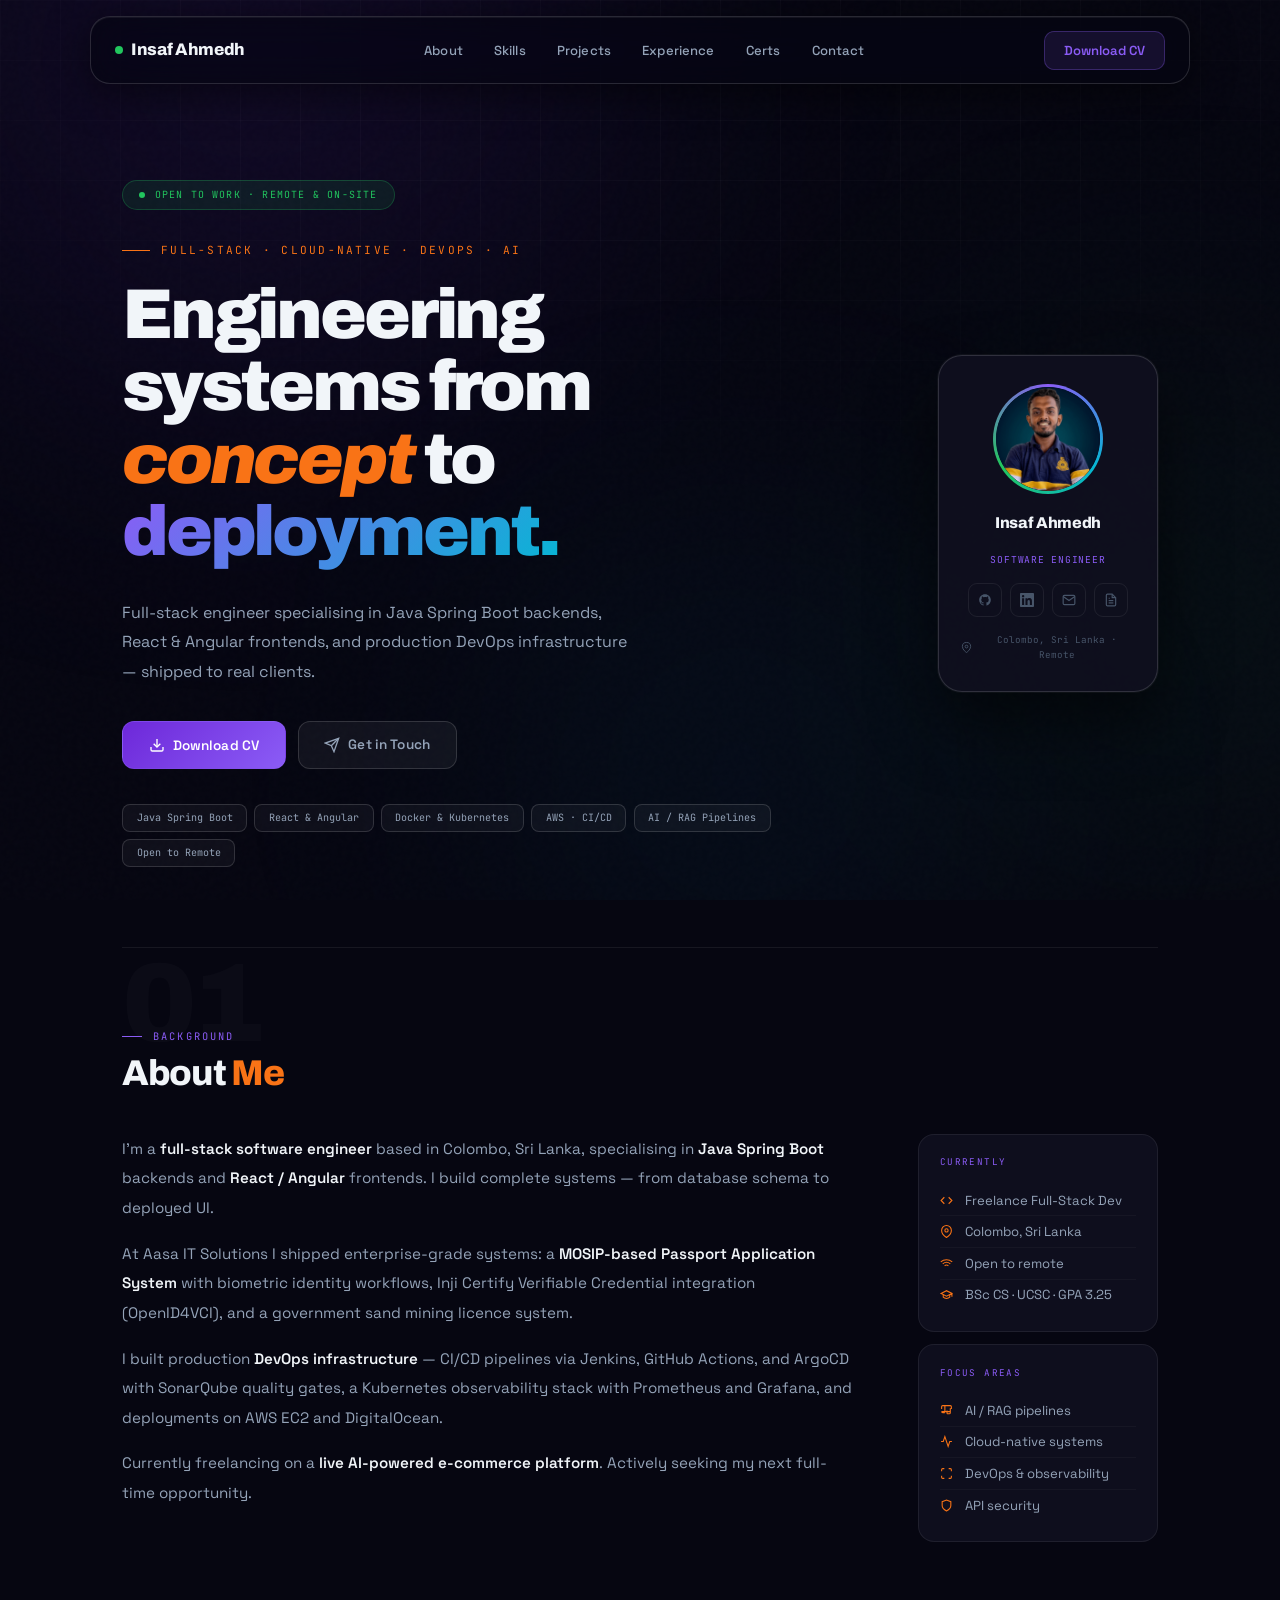
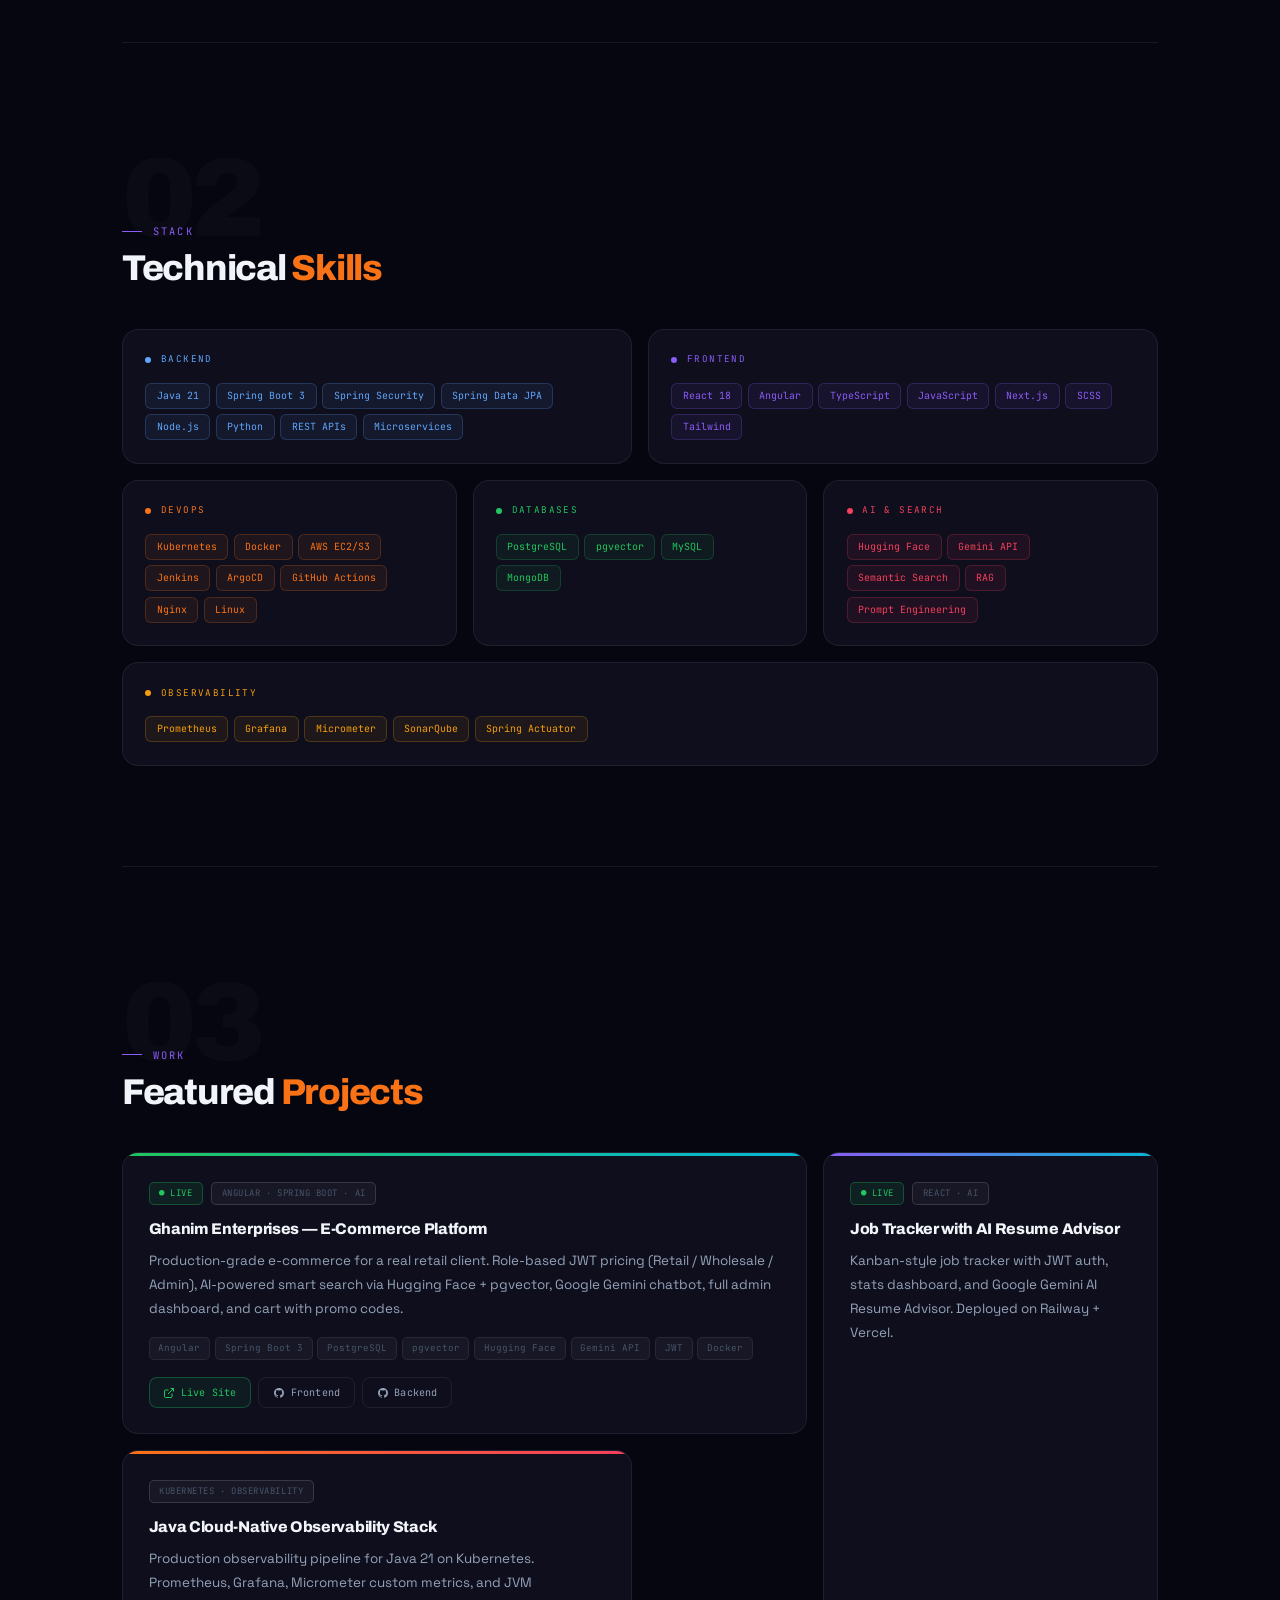
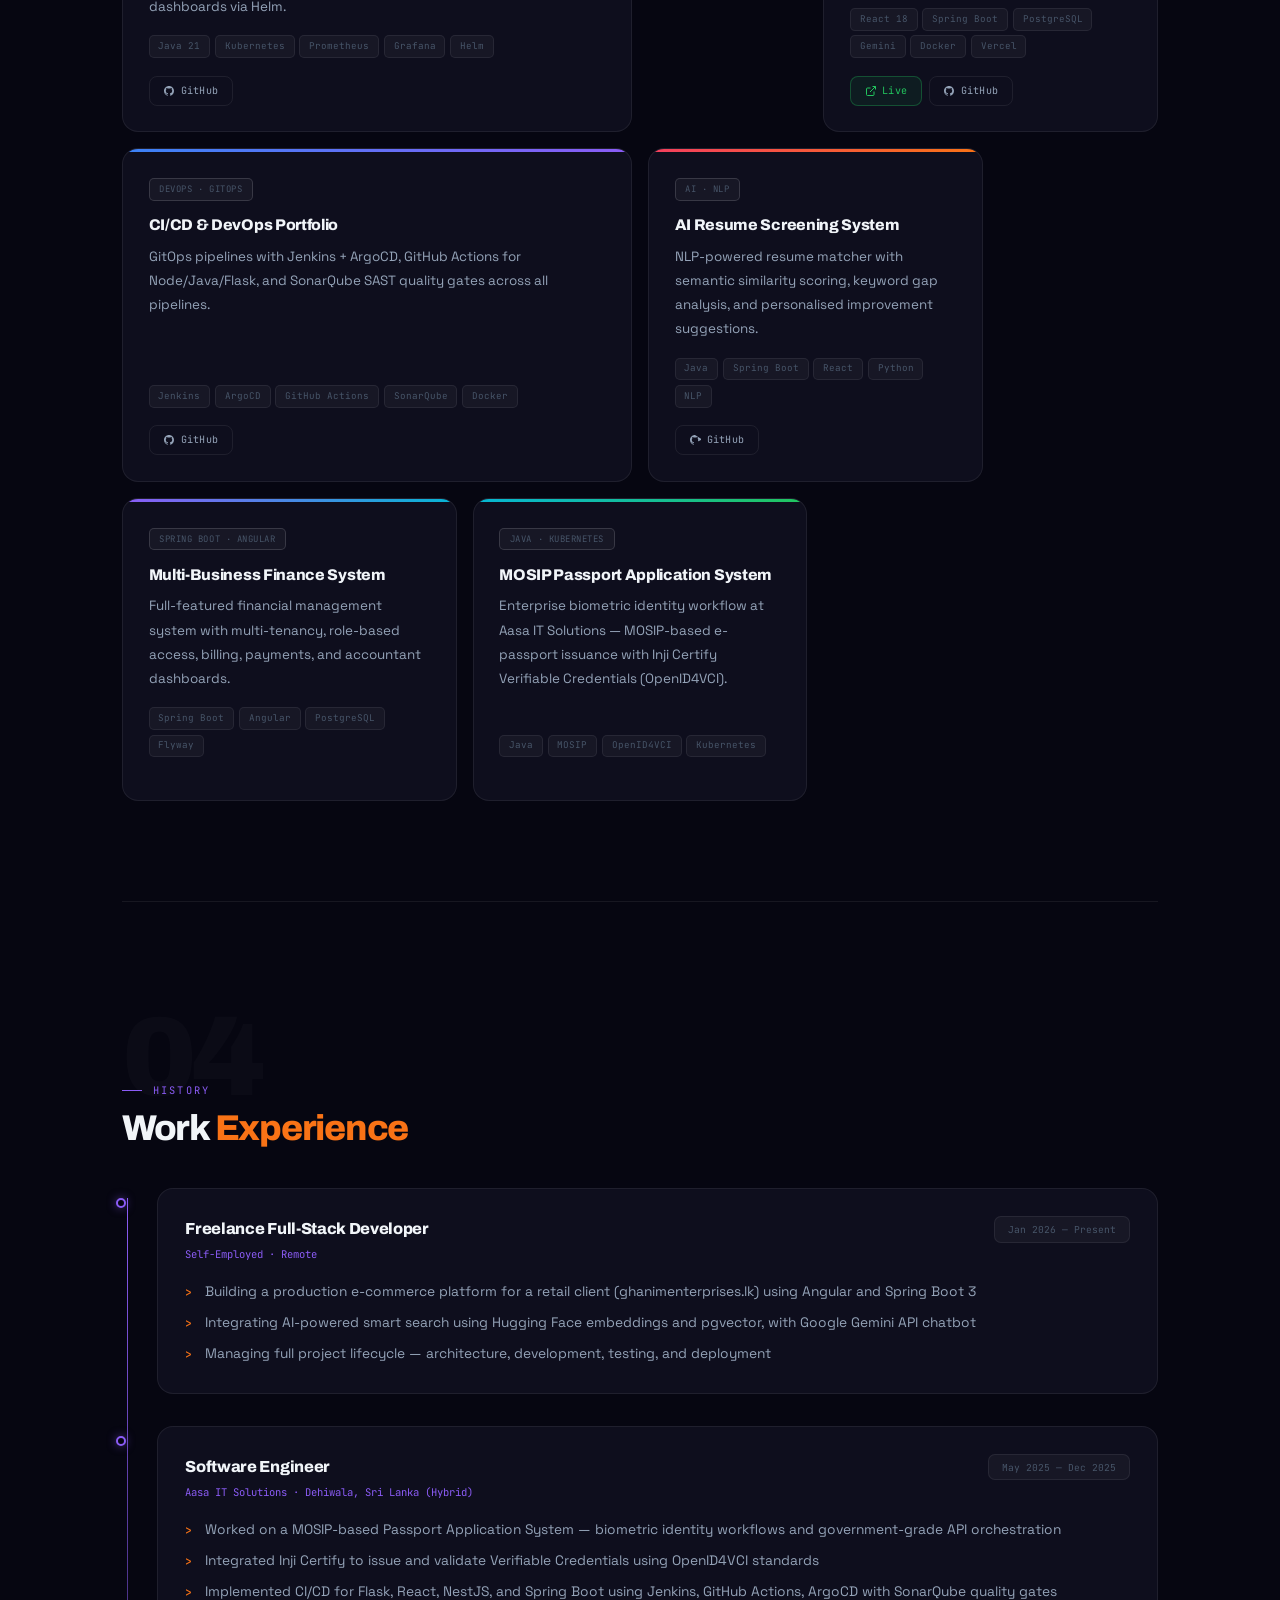
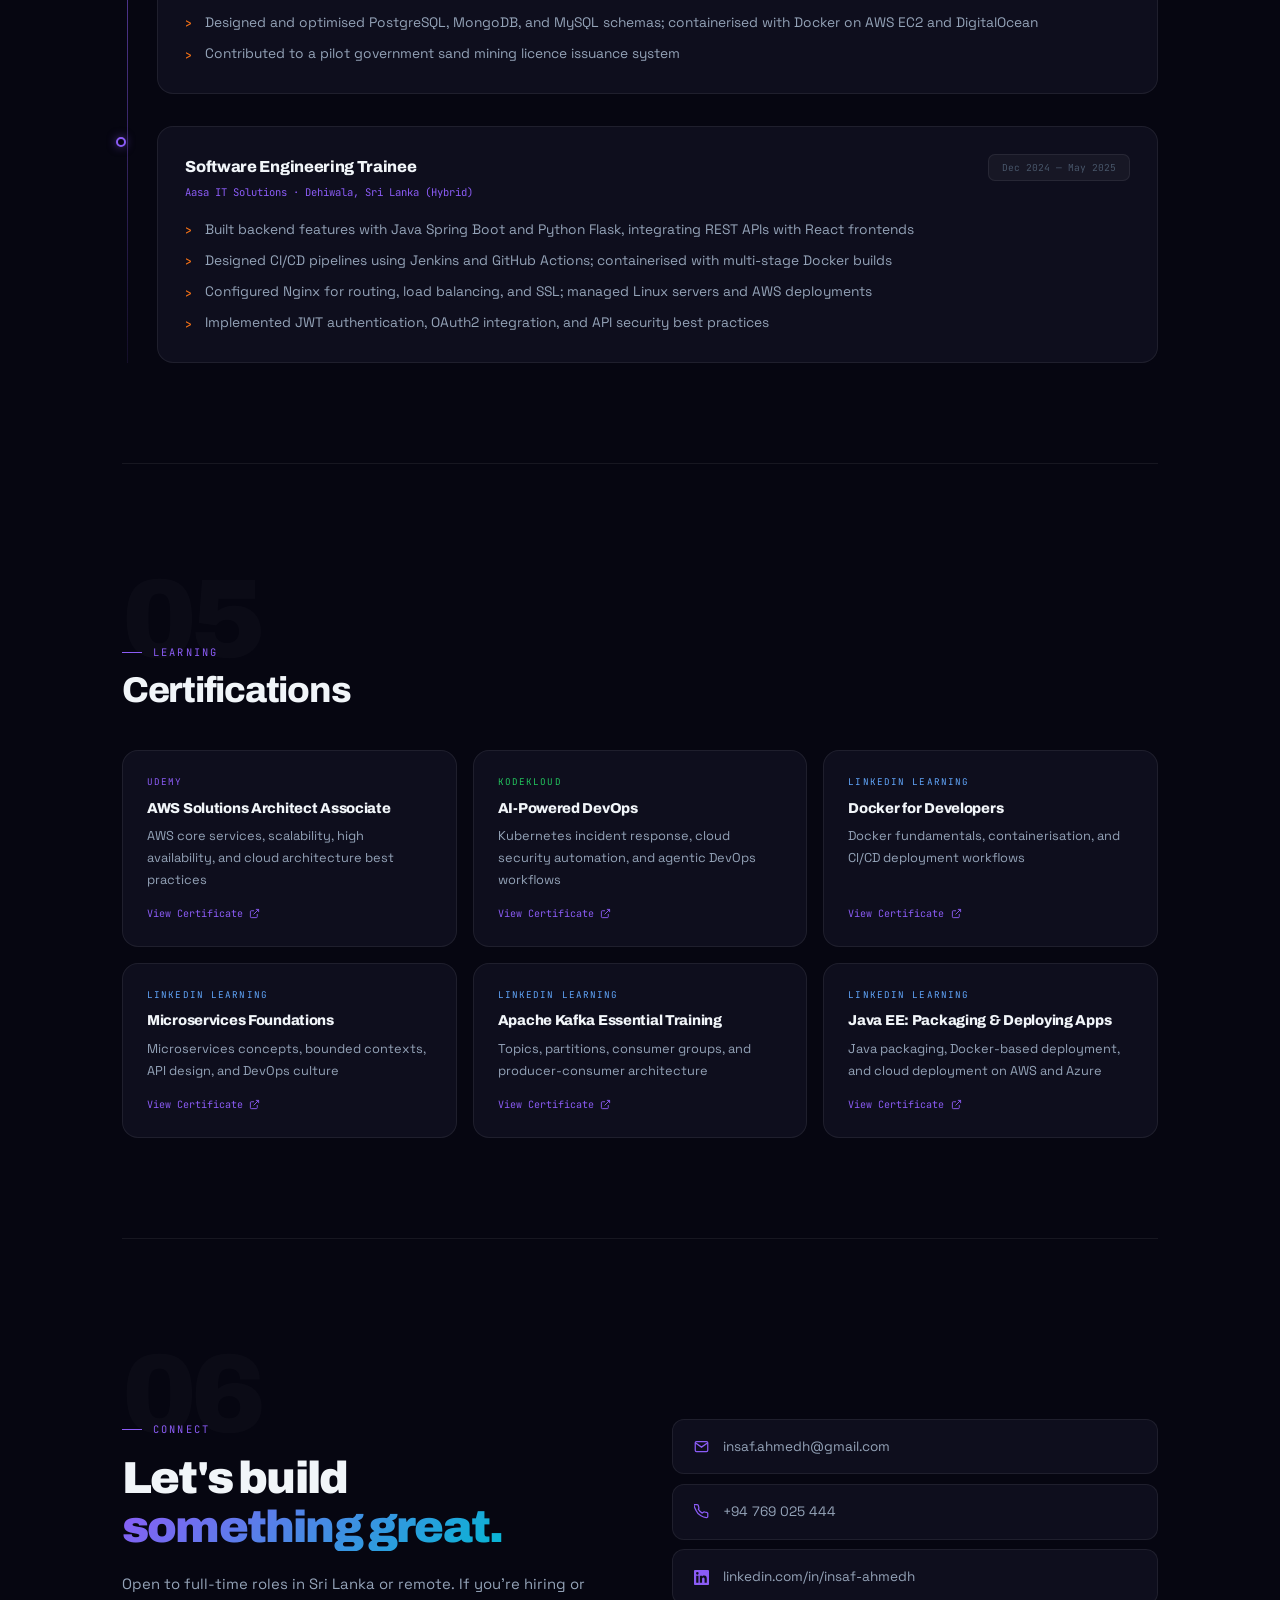
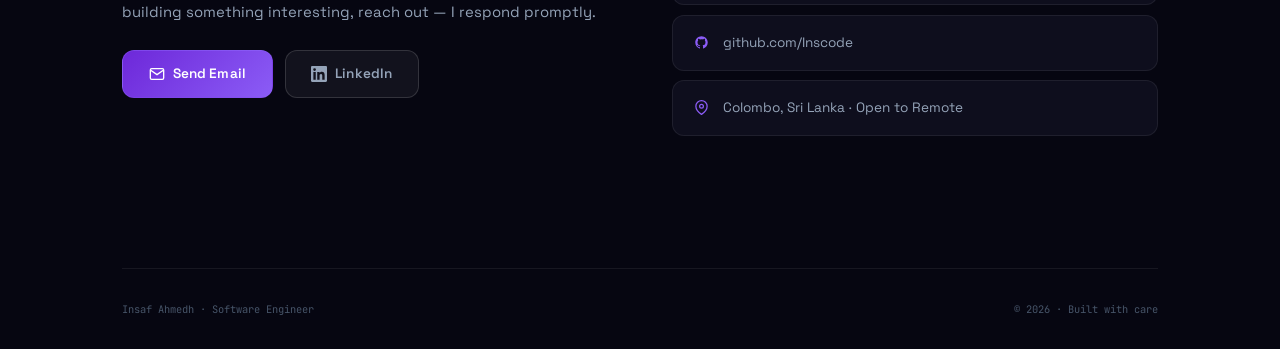
==== commit d645e0dc: "redesign: premium dark portfolio with Archivo fonts, bento grid, floating nav - Replace sidebar layo" ====
--- a/index.html
+++ b/index.html
@@ -7,380 +7,605 @@
 <meta name="description" content="Full-stack software engineer — Java · Spring Boot · Angular · React · DevOps · AI. Open to full-time roles.">
 <link rel="preconnect" href="https://fonts.googleapis.com">
 <link rel="preconnect" href="https://fonts.gstatic.com" crossorigin>
-<link href="https://fonts.googleapis.com/css2?family=Syne:wght@600;700;800&family=Inter:wght@300;400;500;600&family=JetBrains+Mono:wght@400;500&display=swap" rel="stylesheet">
-<link rel="stylesheet" href="https://cdnjs.cloudflare.com/ajax/libs/font-awesome/6.5.0/css/all.min.css">
+<link href="https://fonts.googleapis.com/css2?family=Archivo:ital,wght@0,300;0,400;0,500;0,600;0,700;0,800;0,900;1,700&family=Space+Grotesk:wght@300;400;500;600;700&family=JetBrains+Mono:wght@400;500&display=swap" rel="stylesheet">
 <style>
-/* ── VARIABLES ─────────────────────────────────────── */
+/* ── TOKENS ────────────────────────────────────────────────── */
 :root {
-  --bg: #06070f;
-  --sb: #0b0c1a;
-  --surface: #0f1120;
-  --card: rgba(15,17,32,0.9);
-  --border: rgba(255,255,255,0.06);
-  --border2: rgba(255,255,255,0.11);
-  --violet: #a78bfa;
-  --violet2: #7c3aed;
-  --orange: #fb923c;
-  --emerald: #34d399;
-  --rose: #f472b6;
-  --blue: #60a5fa;
-  --text: #e2e8f0;
-  --muted: #94a3b8;
-  --subtle: #475569;
-  --sb-w: 290px;
-}
-
-/* ── RESET ──────────────────────────────────────────── */
-*, *::before, *::after { margin: 0; padding: 0; box-sizing: border-box; }
-html { scroll-behavior: smooth; }
-body { font-family: 'Inter', system-ui, sans-serif; background: var(--bg); color: var(--text); overflow-x: hidden; line-height: 1.6; }
-a { color: inherit; text-decoration: none; }
-ul { list-style: none; }
-img { display: block; max-width: 100%; }
-
-/* ── NOISE OVERLAY ──────────────────────────────────── */
+  --bg:      #060611;
+  --bg2:     #0c0c1e;
+  --surface: #10101f;
+  --card:    rgba(16,16,31,0.92);
+  --border:  rgba(255,255,255,0.07);
+  --border2: rgba(255,255,255,0.14);
+
+  --violet:  #8b5cf6;
+  --violet2: #6d28d9;
+  --violet3: rgba(139,92,246,0.12);
+  --green:   #22c55e;
+  --green2:  rgba(34,197,94,0.1);
+  --orange:  #f97316;
+  --orange2: rgba(249,115,22,0.1);
+  --cyan:    #06b6d4;
+  --cyan2:   rgba(6,182,212,0.1);
+  --rose:    #f43f5e;
+  --rose2:   rgba(244,63,94,0.1);
+  --amber:   #f59e0b;
+
+  --text:    #f1f5f9;
+  --muted:   #94a3b8;
+  --subtle:  #475569;
+  --dim:     #334155;
+
+  --nav-h:   68px;
+  --r:       16px;
+}
+
+/* ── RESET ─────────────────────────────────────────────────── */
+*, *::before, *::after { margin:0; padding:0; box-sizing:border-box; }
+html { scroll-behavior:smooth; }
+body {
+  font-family:'Space Grotesk', system-ui, sans-serif;
+  background:var(--bg);
+  color:var(--text);
+  overflow-x:hidden;
+  line-height:1.6;
+}
+a { color:inherit; text-decoration:none; }
+ul { list-style:none; }
+img { display:block; max-width:100%; }
+button { cursor:pointer; border:none; background:none; font-family:inherit; }
+
+/* ── UTILITY ───────────────────────────────────────────────── */
+.mono { font-family:'JetBrains Mono', monospace; }
+.archive { font-family:'Archivo', sans-serif; }
+
+/* ── GRID BACKGROUND ───────────────────────────────────────── */
+body::before {
+  content:'';
+  position:fixed; inset:0; z-index:0; pointer-events:none;
+  background-image:
+    linear-gradient(rgba(255,255,255,0.025) 1px, transparent 1px),
+    linear-gradient(90deg, rgba(255,255,255,0.025) 1px, transparent 1px);
+  background-size:60px 60px;
+  mask-image:radial-gradient(ellipse 80% 60% at 50% 0%, black 40%, transparent 100%);
+}
+
+/* ── NOISE ─────────────────────────────────────────────────── */
 body::after {
-  content: '';
-  position: fixed; inset: 0; z-index: 0; pointer-events: none;
-  background-image: url("data:image/svg+xml,%3Csvg viewBox='0 0 256 256' xmlns='http://www.w3.org/2000/svg'%3E%3Cfilter id='noise'%3E%3CfeTurbulence type='fractalNoise' baseFrequency='0.9' numOctaves='4' stitchTiles='stitch'/%3E%3C/filter%3E%3Crect width='100%25' height='100%25' filter='url(%23noise)' opacity='1'/%3E%3C/svg%3E");
-  opacity: 0.025;
-}
-
-/* ── AURORA ─────────────────────────────────────────── */
-.aurora { position: fixed; inset: 0; z-index: 0; pointer-events: none; overflow: hidden; }
+  content:'';
+  position:fixed; inset:0; z-index:0; pointer-events:none;
+  background-image:url("data:image/svg+xml,%3Csvg viewBox='0 0 200 200' xmlns='http://www.w3.org/2000/svg'%3E%3Cfilter id='n'%3E%3CfeTurbulence type='fractalNoise' baseFrequency='0.85' numOctaves='4' stitchTiles='stitch'/%3E%3C/filter%3E%3Crect width='100%25' height='100%25' filter='url(%23n)' opacity='1'/%3E%3C/svg%3E");
+  opacity:0.018;
+}
+
+/* ── AURORA ────────────────────────────────────────────────── */
+.aurora {
+  position:fixed; inset:0; z-index:0; pointer-events:none; overflow:hidden;
+}
 .aurora span {
-  position: absolute; border-radius: 50%; filter: blur(120px);
-  animation: float 20s ease-in-out infinite;
-}
-.aurora span:nth-child(1) { width: 600px; height: 600px; top: -200px; left: 50px; background: rgba(124,58,237,.12); }
-.aurora span:nth-child(2) { width: 500px; height: 500px; top: 30%; right: -100px; background: rgba(251,146,60,.08); animation-delay: -8s; }
-.aurora span:nth-child(3) { width: 400px; height: 400px; bottom: -100px; left: 35%; background: rgba(52,211,153,.07); animation-delay: -15s; }
-@keyframes float { 0%,100%{transform:translate(0,0)} 33%{transform:translate(30px,-20px)} 66%{transform:translate(-15px,30px)} }
-
-/* ── SCROLL BAR ─────────────────────────────────────── */
-.scroll-line { position: fixed; top: 0; left: 0; height: 2px; z-index: 9999; width: 0%; background: linear-gradient(90deg, var(--violet), var(--orange)); }
-
-/* ══════════════════════════════════════════════════════
-   SIDEBAR
-══════════════════════════════════════════════════════ */
-.sidebar {
-  position: fixed; left: 0; top: 0; bottom: 0; width: var(--sb-w); z-index: 200;
-  background: var(--sb); border-right: 1px solid var(--border);
-  display: flex; flex-direction: column; padding: 2.2rem 1.8rem;
-  overflow-y: auto;
-}
-.sidebar::-webkit-scrollbar { display: none; }
-
-/* Photo ring */
-.photo-wrap { position: relative; width: 130px; height: 130px; margin-bottom: 1.4rem; flex-shrink: 0; }
+  position:absolute; border-radius:50%; filter:blur(140px);
+  animation:afloat 22s ease-in-out infinite;
+}
+.aurora span:nth-child(1) { width:700px; height:700px; top:-300px; left:-100px; background:rgba(109,40,217,.1); }
+.aurora span:nth-child(2) { width:500px; height:500px; top:40%; right:-150px; background:rgba(34,197,94,.06); animation-delay:-9s; }
+.aurora span:nth-child(3) { width:450px; height:450px; bottom:-100px; left:40%; background:rgba(6,182,212,.06); animation-delay:-17s; }
+@keyframes afloat { 0%,100%{transform:translate(0,0)} 33%{transform:translate(40px,-30px)} 66%{transform:translate(-20px,40px)} }
+
+/* ── SCROLL PROGRESS ───────────────────────────────────────── */
+.scroll-bar { position:fixed; top:0; left:0; height:2px; z-index:9999; width:0%; background:linear-gradient(90deg,var(--violet),var(--green)); transition:width .08s linear; }
+
+/* ══════════════════════════════════════════════════════════════
+   NAV
+══════════════════════════════════════════════════════════════ */
+.nav {
+  position:fixed; top:16px; left:50%; transform:translateX(-50%);
+  z-index:500; width:calc(100% - 48px); max-width:1100px;
+  background:rgba(6,6,17,0.75); backdrop-filter:blur(20px) saturate(180%);
+  border:1px solid var(--border2);
+  border-radius:20px;
+  padding:0 1.5rem;
+  display:flex; align-items:center; justify-content:space-between;
+  height:var(--nav-h);
+  box-shadow:0 8px 40px rgba(0,0,0,.5), inset 0 1px 0 rgba(255,255,255,.06);
+}
+
+.nav-logo {
+  font-family:'Archivo', sans-serif;
+  font-weight:800; font-size:1.05rem;
+  letter-spacing:-.02em;
+  display:flex; align-items:center; gap:.5rem;
+}
+.nav-logo .dot { width:8px; height:8px; border-radius:50%; background:var(--green); animation:pulse-g 2s infinite; }
+@keyframes pulse-g { 0%,100%{box-shadow:0 0 0 0 rgba(34,197,94,.4)} 50%{box-shadow:0 0 0 5px rgba(34,197,94,0)} }
+
+.nav-links { display:flex; align-items:center; gap:.25rem; }
+.nav-links a {
+  font-size:.82rem; font-weight:500; color:var(--muted);
+  padding:.45rem .85rem; border-radius:10px;
+  transition:color .18s, background .18s;
+  letter-spacing:.01em;
+}
+.nav-links a:hover { color:var(--text); background:rgba(255,255,255,.06); }
+
+.nav-cta {
+  font-size:.82rem; font-weight:600;
+  padding:.5rem 1.2rem; border-radius:10px;
+  background:var(--violet3); border:1px solid rgba(139,92,246,.3);
+  color:var(--violet); transition:all .2s;
+}
+.nav-cta:hover { background:rgba(139,92,246,.22); transform:translateY(-1px); box-shadow:0 8px 24px rgba(139,92,246,.2); }
+
+.nav-mob-btn { display:none; width:38px; height:38px; border-radius:9px; border:1px solid var(--border2); align-items:center; justify-content:center; flex-direction:column; gap:5px; }
+.nav-mob-btn span { display:block; width:18px; height:1.5px; background:var(--muted); border-radius:2px; transition:transform .3s, opacity .3s; }
+.nav-mob-btn.open span:nth-child(1) { transform:translateY(6.5px) rotate(45deg); }
+.nav-mob-btn.open span:nth-child(2) { opacity:0; }
+.nav-mob-btn.open span:nth-child(3) { transform:translateY(-6.5px) rotate(-45deg); }
+
+/* Mobile drawer */
+.mob-drawer {
+  position:fixed; inset:0; z-index:490; pointer-events:none;
+}
+.mob-backdrop { position:absolute; inset:0; background:rgba(6,6,17,.9); opacity:0; transition:opacity .3s; }
+.mob-panel {
+  position:absolute; left:0; top:0; bottom:0; width:260px;
+  background:var(--bg2); border-right:1px solid var(--border);
+  padding:calc(var(--nav-h) + 32px) 1.5rem 2rem;
+  display:flex; flex-direction:column; gap:.3rem;
+  transform:translateX(-100%); transition:transform .3s cubic-bezier(.4,0,.2,1);
+}
+.mob-drawer.open { pointer-events:all; }
+.mob-drawer.open .mob-backdrop { opacity:1; }
+.mob-drawer.open .mob-panel { transform:translateX(0); }
+.mob-panel a { font-size:.95rem; font-weight:500; color:var(--muted); padding:.75rem 1rem; border-radius:9px; transition:color .18s, background .18s; }
+.mob-panel a:hover { color:var(--text); background:rgba(255,255,255,.05); }
+
+/* ══════════════════════════════════════════════════════════════
+   WRAPPER & SECTIONS
+══════════════════════════════════════════════════════════════ */
+.wrapper {
+  position:relative; z-index:1;
+  padding-top:calc(var(--nav-h) + 32px);
+  max-width:1100px; margin:0 auto; padding-left:32px; padding-right:32px;
+}
+
+section, .hero { padding-bottom:100px; }
+
+/* ── SECTION HEADER ────────────────────────────────────────── */
+.sec-kicker {
+  font-family:'JetBrains Mono', monospace;
+  font-size:.65rem; letter-spacing:.2em; text-transform:uppercase;
+  color:var(--violet); margin-bottom:.6rem;
+  display:flex; align-items:center; gap:.7rem;
+}
+.sec-kicker::before { content:''; width:20px; height:1px; background:var(--violet); }
+.sec-title {
+  font-family:'Archivo', sans-serif;
+  font-size:clamp(1.8rem, 2.8vw, 2.5rem);
+  font-weight:800; letter-spacing:-.035em; line-height:1.1;
+  color:var(--text); margin-bottom:2.5rem;
+}
+.sec-title .hi { color:var(--orange); }
+.sec-num {
+  font-family:'Archivo', sans-serif;
+  font-size:7rem; font-weight:900;
+  color:rgba(255,255,255,.025); line-height:1;
+  margin-bottom:-2rem; letter-spacing:-.05em;
+  user-select:none;
+}
+
+.divider { height:1px; background:var(--border); margin-bottom:100px; }
+
+/* ══════════════════════════════════════════════════════════════
+   HERO
+══════════════════════════════════════════════════════════════ */
+.hero {
+  padding-top:80px;
+  display:grid; grid-template-columns:1fr auto; gap:4rem; align-items:center;
+  border-bottom:1px solid var(--border); padding-bottom:80px;
+}
+
+.hero-left {}
+
+.hero-badge {
+  display:inline-flex; align-items:center; gap:.6rem;
+  background:var(--green2); border:1px solid rgba(34,197,94,.25);
+  color:var(--green); padding:.35rem 1rem; border-radius:50px;
+  font-family:'JetBrains Mono', monospace; font-size:.62rem;
+  letter-spacing:.12em; text-transform:uppercase; margin-bottom:2rem;
+}
+.hero-badge .dot { width:6px; height:6px; border-radius:50%; background:var(--green); animation:pulse-g 2s infinite; }
+
+.hero-eyebrow {
+  font-family:'JetBrains Mono', monospace;
+  font-size:.7rem; letter-spacing:.2em; text-transform:uppercase;
+  color:var(--orange); margin-bottom:1.2rem;
+  display:flex; align-items:center; gap:.7rem;
+}
+.hero-eyebrow::before { content:''; width:28px; height:1px; background:var(--orange); }
+
+.hero-title {
+  font-family:'Archivo', sans-serif;
+  font-size:clamp(3rem, 5.5vw, 5.5rem);
+  font-weight:900; line-height:1.03; letter-spacing:-.045em;
+  color:var(--text); margin-bottom:1.8rem;
+}
+.hero-title .grad {
+  background:linear-gradient(135deg, var(--violet) 0%, var(--cyan) 100%);
+  -webkit-background-clip:text; background-clip:text; -webkit-text-fill-color:transparent;
+}
+.hero-title .ital { font-style:italic; color:var(--orange); -webkit-text-fill-color:var(--orange); }
+
+.hero-sub {
+  color:var(--muted); font-size:1rem; line-height:1.85;
+  max-width:520px; margin-bottom:2.2rem;
+}
+
+.hero-actions { display:flex; gap:.75rem; flex-wrap:wrap; margin-bottom:2.2rem; }
+
+.btn {
+  display:inline-flex; align-items:center; gap:.5rem;
+  padding:.75rem 1.6rem; border-radius:12px;
+  font-size:.85rem; font-weight:600;
+  transition:transform .2s, box-shadow .2s, background .2s;
+  letter-spacing:.01em;
+}
+.btn svg { width:16px; height:16px; flex-shrink:0; }
+.btn-primary {
+  background:linear-gradient(135deg, var(--violet2), var(--violet));
+  color:#fff; border:1px solid rgba(139,92,246,.4);
+}
+.btn-primary:hover { transform:translateY(-2px); box-shadow:0 12px 32px rgba(139,92,246,.35); }
+.btn-ghost {
+  background:rgba(255,255,255,.05); border:1px solid var(--border2);
+  color:var(--muted);
+}
+.btn-ghost:hover { color:var(--text); border-color:rgba(255,255,255,.2); transform:translateY(-2px); }
+
+.hero-tags { display:flex; flex-wrap:wrap; gap:.45rem; }
+.hero-tag {
+  font-family:'JetBrains Mono', monospace; font-size:.63rem;
+  padding:.3rem .85rem; border-radius:8px;
+  background:rgba(255,255,255,.04); border:1px solid var(--border2);
+  color:var(--muted);
+}
+
+/* Profile card */
+.hero-right {}
+.profile-card {
+  width:220px; flex-shrink:0;
+  background:var(--card); border:1px solid var(--border2);
+  border-radius:24px; padding:1.8rem 1.4rem;
+  display:flex; flex-direction:column; align-items:center; gap:1rem;
+  box-shadow:0 0 0 1px rgba(255,255,255,.04), 0 32px 64px rgba(0,0,0,.5);
+}
+.profile-ring {
+  position:relative; width:110px; height:110px;
+}
 .ring-spin {
-  position: absolute; inset: 0; border-radius: 50%;
-  background: conic-gradient(from 0deg, var(--violet), var(--orange), var(--emerald), var(--violet));
-  animation: ring-rotate 4s linear infinite;
-}
-@keyframes ring-rotate { to { transform: rotate(360deg); } }
-.ring-mask {
-  position: absolute; inset: 3px; border-radius: 50%; overflow: hidden;
-  background: var(--sb);
-}
-.ring-mask img { width: 100%; height: 100%; object-fit: cover; object-position: top center; border-radius: 50%; }
-
-/* Identity */
-.sb-name { font-family: 'Syne', sans-serif; font-size: 1.25rem; font-weight: 800; color: var(--text); letter-spacing: -.02em; line-height: 1.1; margin-bottom: .3rem; }
-.sb-role { font-family: 'JetBrains Mono', monospace; font-size: .68rem; color: var(--violet); letter-spacing: .06em; text-transform: uppercase; margin-bottom: 1rem; }
-.sb-status {
-  display: inline-flex; align-items: center; gap: .5rem;
-  background: rgba(52,211,153,.08); border: 1px solid rgba(52,211,153,.2);
-  color: var(--emerald); font-family: 'JetBrains Mono', monospace;
-  font-size: .6rem; letter-spacing: .1em; padding: .3rem .75rem; border-radius: 20px;
-  text-transform: uppercase; margin-bottom: 1.6rem;
-}
-.dot { width: 6px; height: 6px; border-radius: 50%; background: var(--emerald); animation: pulse-dot 2s infinite; }
-@keyframes pulse-dot { 0%,100%{opacity:1;box-shadow:0 0 0 0 rgba(52,211,153,.4)} 50%{opacity:.6;box-shadow:0 0 0 4px rgba(52,211,153,0)} }
-
-/* Nav */
-.sb-nav { display: flex; flex-direction: column; gap: .15rem; flex: 1; }
-.sb-nav a {
-  display: flex; align-items: center; gap: .9rem; padding: .65rem .9rem;
-  border-radius: 10px; font-size: .84rem; font-weight: 500; color: var(--muted);
-  transition: all .2s; position: relative; letter-spacing: .01em;
-}
-.sb-nav a:hover { color: var(--text); background: rgba(255,255,255,.05); }
-.sb-nav a.active { color: var(--violet); background: rgba(167,139,250,.1); }
-.sb-nav a.active::before { content: ''; position: absolute; left: 0; top: 20%; bottom: 20%; width: 2px; border-radius: 2px; background: var(--violet); }
-.nav-num { font-family: 'JetBrains Mono', monospace; font-size: .6rem; color: var(--subtle); width: 20px; flex-shrink: 0; }
-
-/* Social */
-.sb-socials { display: flex; gap: .5rem; padding-top: 1.5rem; border-top: 1px solid var(--border); margin-top: 1.5rem; }
-.sb-socials a {
-  width: 36px; height: 36px; border-radius: 9px; border: 1px solid var(--border);
-  display: flex; align-items: center; justify-content: center;
-  color: var(--subtle); font-size: .85rem; transition: all .2s;
-}
-.sb-socials a:hover { border-color: var(--violet); color: var(--violet); background: rgba(167,139,250,.08); }
-.sb-loc { font-family: 'JetBrains Mono', monospace; font-size: .62rem; color: var(--subtle); margin-top: .8rem; display: flex; align-items: center; gap: .4rem; }
-
-/* ══════════════════════════════════════════════════════
-   MAIN CONTENT
-══════════════════════════════════════════════════════ */
-.main { margin-left: var(--sb-w); position: relative; z-index: 1; }
-.content { max-width: 860px; padding: 4rem 4rem 6rem; }
-
-/* ── HERO STATEMENT ─────────────────────────────────── */
-.hero-statement { padding: 3rem 0 5rem; border-bottom: 1px solid var(--border); margin-bottom: 5rem; }
-.hs-eyebrow {
-  font-family: 'JetBrains Mono', monospace; font-size: .68rem; letter-spacing: .2em;
-  text-transform: uppercase; color: var(--orange); margin-bottom: 1.5rem;
-  display: flex; align-items: center; gap: .7rem;
-}
-.hs-eyebrow::before { content: ''; width: 24px; height: 1px; background: var(--orange); }
-.hs-title {
-  font-family: 'Syne', sans-serif; font-size: clamp(2.8rem, 5vw, 5rem); font-weight: 800;
-  line-height: 1.05; letter-spacing: -.04em; color: var(--text); margin-bottom: 1.8rem;
-}
-.hs-title em { font-style: normal; color: var(--violet); }
-.hs-title .grad {
-  background: linear-gradient(135deg, var(--orange), var(--rose));
-  -webkit-background-clip: text; background-clip: text; -webkit-text-fill-color: transparent;
-}
-.hs-actions { display: flex; gap: .8rem; flex-wrap: wrap; margin-bottom: 2rem; }
-.btn {
-  display: inline-flex; align-items: center; gap: .55rem; padding: .72rem 1.5rem;
-  border-radius: 10px; font-family: 'Inter', sans-serif; font-size: .85rem; font-weight: 600;
-  cursor: pointer; border: none; transition: transform .2s, box-shadow .2s, background .2s;
-  letter-spacing: .01em;
-}
-.btn-violet { background: rgba(167,139,250,.15); border: 1px solid rgba(167,139,250,.3); color: var(--violet); }
-.btn-violet:hover { transform: translateY(-2px); box-shadow: 0 12px 32px rgba(167,139,250,.2); background: rgba(167,139,250,.25); }
-.btn-outline { background: transparent; border: 1px solid var(--border2); color: var(--muted); }
-.btn-outline:hover { color: var(--text); border-color: rgba(255,255,255,.2); transform: translateY(-2px); }
-.hs-tags { display: flex; flex-wrap: wrap; gap: .5rem; }
-.hs-tag {
-  font-family: 'JetBrains Mono', monospace; font-size: .67rem; padding: .3rem .8rem;
-  border-radius: 6px; background: rgba(255,255,255,.04); border: 1px solid var(--border2);
-  color: var(--muted);
-}
-
-/* ── SECTION COMMON ─────────────────────────────────── */
-.section { padding: 0 0 5rem; position: relative; }
-.sec-num {
-  font-family: 'Syne', sans-serif; font-size: 6rem; font-weight: 800; color: rgba(255,255,255,.03);
-  line-height: 1; margin-bottom: -1.8rem; letter-spacing: -.05em; user-select: none;
-}
-.sec-header { margin-bottom: 2.5rem; }
-.sec-kicker { font-family: 'JetBrains Mono', monospace; font-size: .64rem; color: var(--violet); letter-spacing: .18em; text-transform: uppercase; margin-bottom: .5rem; }
-.sec-title { font-family: 'Syne', sans-serif; font-size: clamp(1.7rem, 2.8vw, 2.4rem); font-weight: 700; color: var(--text); letter-spacing: -.025em; line-height: 1.1; }
-.sec-title .hi { color: var(--orange); }
-.divider { height: 1px; background: var(--border); margin-bottom: 5rem; }
-
-/* ── ABOUT ──────────────────────────────────────────── */
-.about-cols { display: grid; grid-template-columns: 1fr 220px; gap: 3.5rem; align-items: start; }
-.about-text p { color: var(--muted); font-size: .95rem; line-height: 1.95; margin-bottom: 1rem; }
-.about-text strong { color: var(--text); font-weight: 600; }
-.about-cards { display: flex; flex-direction: column; gap: .75rem; }
-.about-card { background: var(--surface); border: 1px solid var(--border); border-radius: 14px; padding: 1.2rem; transition: border-color .2s; }
-.about-card:hover { border-color: var(--border2); }
-.about-card h4 { font-family: 'JetBrains Mono', monospace; font-size: .6rem; color: var(--violet); letter-spacing: .14em; text-transform: uppercase; margin-bottom: .8rem; }
-.about-row { display: flex; align-items: center; gap: .7rem; font-size: .82rem; color: var(--muted); padding: .3rem 0; border-bottom: 1px solid rgba(255,255,255,.03); }
-.about-row:last-child { border: none; }
-.about-row i { color: var(--orange); font-size: .72rem; width: 13px; flex-shrink: 0; }
-
-/* ── SKILLS ─────────────────────────────────────────── */
-.skill-rows { display: flex; flex-direction: column; gap: 0; }
-.skill-row { display: grid; grid-template-columns: 110px 1fr; align-items: center; gap: 1.2rem; padding: .9rem 0; border-bottom: 1px solid var(--border); }
-.skill-row:first-child { border-top: 1px solid var(--border); }
-.sk-cat { font-family: 'JetBrains Mono', monospace; font-size: .64rem; color: var(--subtle); letter-spacing: .1em; text-transform: uppercase; }
-.sk-tags { display: flex; flex-wrap: wrap; gap: .35rem; }
+  position:absolute; inset:0; border-radius:50%;
+  background:conic-gradient(from 0deg, var(--violet), var(--cyan), var(--green), var(--violet));
+  animation:ring-rot 4s linear infinite;
+}
+@keyframes ring-rot { to { transform:rotate(360deg); } }
+.ring-inner {
+  position:absolute; inset:3px; border-radius:50%;
+  overflow:hidden; background:var(--bg2);
+}
+.ring-inner img { width:100%; height:100%; object-fit:cover; object-position:top center; border-radius:50%; }
+.profile-name { font-family:'Archivo', sans-serif; font-size:.98rem; font-weight:800; letter-spacing:-.02em; text-align:center; }
+.profile-role { font-family:'JetBrains Mono', monospace; font-size:.6rem; color:var(--violet); letter-spacing:.08em; text-transform:uppercase; text-align:center; }
+.profile-socials { display:flex; gap:.5rem; }
+.profile-socials a {
+  width:34px; height:34px; border-radius:9px; border:1px solid var(--border);
+  display:flex; align-items:center; justify-content:center;
+  color:var(--subtle); transition:all .18s;
+}
+.profile-socials a:hover { border-color:var(--violet); color:var(--violet); background:var(--violet3); }
+.profile-socials svg { width:14px; height:14px; }
+.profile-loc { font-family:'JetBrains Mono', monospace; font-size:.58rem; color:var(--subtle); display:flex; align-items:center; gap:.4rem; text-align:center; }
+.profile-loc svg { width:11px; height:11px; flex-shrink:0; }
+
+/* ══════════════════════════════════════════════════════════════
+   ABOUT
+══════════════════════════════════════════════════════════════ */
+.about-grid { display:grid; grid-template-columns:1fr 240px; gap:4rem; align-items:start; }
+.about-body p { color:var(--muted); font-size:.95rem; line-height:1.95; margin-bottom:1rem; }
+.about-body strong { color:var(--text); font-weight:600; }
+.about-cards { display:flex; flex-direction:column; gap:.75rem; }
+.about-card {
+  background:var(--card); border:1px solid var(--border);
+  border-radius:16px; padding:1.3rem;
+  transition:border-color .2s;
+}
+.about-card:hover { border-color:var(--border2); }
+.about-card-head {
+  font-family:'JetBrains Mono', monospace; font-size:.58rem;
+  color:var(--violet); letter-spacing:.15em; text-transform:uppercase;
+  margin-bottom:.9rem;
+}
+.about-row { display:flex; align-items:center; gap:.75rem; font-size:.82rem; color:var(--muted); padding:.3rem 0; border-bottom:1px solid rgba(255,255,255,.03); }
+.about-row:last-child { border:none; }
+.about-row svg { width:13px; height:13px; color:var(--orange); flex-shrink:0; }
+
+/* ══════════════════════════════════════════════════════════════
+   SKILLS — BENTO GRID
+══════════════════════════════════════════════════════════════ */
+.skills-bento {
+  display:grid;
+  grid-template-columns:repeat(6, 1fr);
+  grid-template-rows:auto auto;
+  gap:1rem;
+}
+.skill-card {
+  background:var(--card); border:1px solid var(--border);
+  border-radius:var(--r); padding:1.4rem;
+  transition:border-color .2s, transform .2s, box-shadow .2s;
+  position:relative; overflow:hidden;
+}
+.skill-card::before {
+  content:''; position:absolute; inset:0; opacity:0;
+  transition:opacity .3s;
+}
+.skill-card:hover { transform:translateY(-3px); box-shadow:0 16px 48px rgba(0,0,0,.4); border-color:var(--border2); }
+.skill-card:hover::before { opacity:1; }
+
+/* span columns */
+.sk-backend    { grid-column:span 3; }
+.sk-frontend   { grid-column:span 3; }
+.sk-devops     { grid-column:span 2; }
+.sk-databases  { grid-column:span 2; }
+.sk-ai         { grid-column:span 2; }
+.sk-obs        { grid-column:span 6; }
+
+/* glow overlays by category */
+.sk-backend::before { background:radial-gradient(circle at top left, rgba(59,130,246,.06), transparent 70%); }
+.sk-frontend::before { background:radial-gradient(circle at top right, rgba(139,92,246,.06), transparent 70%); }
+.sk-devops::before { background:radial-gradient(circle at top left, rgba(249,115,22,.06), transparent 70%); }
+.sk-databases::before { background:radial-gradient(circle at top left, rgba(34,197,94,.06), transparent 70%); }
+.sk-ai::before { background:radial-gradient(circle at top right, rgba(244,63,94,.06), transparent 70%); }
+.sk-obs::before { background:radial-gradient(circle at center, rgba(251,191,36,.04), transparent 70%); }
+
+.skill-card-label {
+  font-family:'JetBrains Mono', monospace; font-size:.58rem;
+  letter-spacing:.15em; text-transform:uppercase;
+  margin-bottom:1rem; display:flex; align-items:center; gap:.6rem;
+}
+.skill-card-label .dot-cat { width:6px; height:6px; border-radius:50%; flex-shrink:0; }
+
+.sk-tags { display:flex; flex-wrap:wrap; gap:.35rem; }
 .sk-tag {
-  font-family: 'JetBrains Mono', monospace; font-size: .63rem; padding: .22rem .65rem;
-  border-radius: 5px; border: 1px solid var(--border); background: rgba(255,255,255,.03);
-  color: var(--muted); transition: all .18s;
-}
-.sk-tag:hover { border-color: var(--violet); color: var(--violet); background: rgba(167,139,250,.08); }
-.sk-tag.t-blue { border-color: rgba(96,165,250,.2); color: var(--blue); background: rgba(96,165,250,.06); }
-.sk-tag.t-violet { border-color: rgba(167,139,250,.2); color: var(--violet); background: rgba(167,139,250,.06); }
-.sk-tag.t-orange { border-color: rgba(251,146,60,.2); color: var(--orange); background: rgba(251,146,60,.06); }
-.sk-tag.t-emerald { border-color: rgba(52,211,153,.2); color: var(--emerald); background: rgba(52,211,153,.06); }
-.sk-tag.t-rose { border-color: rgba(244,114,182,.2); color: var(--rose); background: rgba(244,114,182,.06); }
-
-/* ── PROJECTS GRID ──────────────────────────────────── */
-.proj-grid { display: grid; grid-template-columns: 1fr 1fr; gap: 1rem; }
+  font-family:'JetBrains Mono', monospace; font-size:.62rem;
+  padding:.25rem .65rem; border-radius:6px;
+  border:1px solid; transition:all .18s;
+}
+/* colors */
+.t-blue   { color:#60a5fa; border-color:rgba(96,165,250,.22); background:rgba(96,165,250,.07); }
+.t-violet { color:var(--violet); border-color:rgba(139,92,246,.22); background:rgba(139,92,246,.07); }
+.t-orange { color:var(--orange); border-color:rgba(249,115,22,.22); background:rgba(249,115,22,.07); }
+.t-green  { color:var(--green); border-color:rgba(34,197,94,.22); background:rgba(34,197,94,.07); }
+.t-rose   { color:var(--rose); border-color:rgba(244,63,94,.22); background:rgba(244,63,94,.07); }
+.t-amber  { color:var(--amber); border-color:rgba(245,158,11,.22); background:rgba(245,158,11,.07); }
+.t-gray   { color:var(--muted); border-color:var(--border2); background:rgba(255,255,255,.04); }
+
+.sk-tag:hover { transform:translateY(-1px); }
+
+/* ══════════════════════════════════════════════════════════════
+   PROJECTS — BENTO GRID
+══════════════════════════════════════════════════════════════ */
+.proj-bento {
+  display:grid;
+  grid-template-columns:repeat(6, 1fr);
+  gap:1rem;
+}
 .proj-card {
-  background: var(--card); border: 1px solid var(--border); border-radius: 18px;
-  overflow: hidden; display: flex; flex-direction: column;
-  transition: border-color .25s, transform .25s, box-shadow .25s;
-}
-.proj-card:hover { transform: translateY(-3px); box-shadow: 0 20px 50px rgba(0,0,0,.4); }
-.proj-card.full { grid-column: span 2; }
-.proj-banner {
-  height: 6px;
-  background: linear-gradient(90deg, var(--violet), var(--orange));
-}
-.proj-banner.b-emerald { background: linear-gradient(90deg, var(--emerald), var(--blue)); }
-.proj-banner.b-orange { background: linear-gradient(90deg, var(--orange), var(--rose)); }
-.proj-banner.b-blue { background: linear-gradient(90deg, var(--blue), var(--violet)); }
-.proj-banner.b-rose { background: linear-gradient(90deg, var(--rose), var(--orange)); }
-.proj-body { padding: 1.5rem; display: flex; flex-direction: column; flex: 1; }
-.proj-meta { display: flex; align-items: center; gap: .6rem; flex-wrap: wrap; margin-bottom: .9rem; }
-.chip { font-family: 'JetBrains Mono', monospace; font-size: .58rem; padding: .2rem .6rem; border-radius: 4px; text-transform: uppercase; letter-spacing: .06em; }
-.chip-live { background: rgba(52,211,153,.1); border: 1px solid rgba(52,211,153,.25); color: var(--emerald); }
-.chip-tag { background: rgba(255,255,255,.04); border: 1px solid var(--border2); color: var(--subtle); }
-.proj-card h3 { font-family: 'Syne', sans-serif; font-size: .98rem; font-weight: 700; color: var(--text); margin-bottom: .55rem; letter-spacing: -.01em; line-height: 1.3; }
-.proj-card p { font-size: .83rem; color: var(--muted); line-height: 1.8; margin-bottom: 1rem; flex: 1; }
-.proj-tags { display: flex; flex-wrap: wrap; gap: .3rem; margin-bottom: 1rem; }
-.pt { font-family: 'JetBrains Mono', monospace; font-size: .6rem; padding: .18rem .55rem; border-radius: 4px; background: rgba(255,255,255,.04); border: 1px solid var(--border); color: var(--subtle); }
-.proj-links { display: flex; gap: .5rem; flex-wrap: wrap; margin-top: auto; }
-.plink { display: inline-flex; align-items: center; gap: .35rem; font-family: 'JetBrains Mono', monospace; font-size: .64rem; padding: .38rem .8rem; border-radius: 7px; border: 1px solid var(--border); color: var(--muted); white-space: nowrap; transition: all .18s; letter-spacing: .02em; }
-.plink:hover { border-color: var(--border2); color: var(--text); }
-.plink.live { background: rgba(52,211,153,.08); border-color: rgba(52,211,153,.28); color: var(--emerald); }
-
-/* ── EXPERIENCE TIMELINE ────────────────────────────── */
-.timeline { position: relative; padding-left: 2rem; }
-.timeline::before { content: ''; position: absolute; left: 4px; top: .5rem; bottom: 0; width: 1px; background: linear-gradient(to bottom, var(--violet), rgba(167,139,250,.15)); }
-.tl-item { position: relative; margin-bottom: 2rem; }
-.tl-item:last-child { margin-bottom: 0; }
-.tl-dot { position: absolute; left: -2.4rem; top: .6rem; width: 9px; height: 9px; border-radius: 50%; background: var(--bg); border: 2px solid var(--violet); box-shadow: 0 0 8px rgba(167,139,250,.5); }
-.tl-card { background: var(--card); border: 1px solid var(--border); border-radius: 14px; padding: 1.6rem; transition: border-color .2s; }
-.tl-card:hover { border-color: rgba(167,139,250,.2); }
-.tl-head { display: flex; justify-content: space-between; align-items: flex-start; margin-bottom: 1rem; flex-wrap: wrap; gap: .5rem; }
-.tl-role { font-family: 'Syne', sans-serif; font-size: .98rem; font-weight: 700; color: var(--text); letter-spacing: -.01em; }
-.tl-co { font-family: 'JetBrains Mono', monospace; font-size: .69rem; color: var(--violet); margin-top: .25rem; }
-.tl-date { font-family: 'JetBrains Mono', monospace; font-size: .61rem; color: var(--subtle); background: rgba(255,255,255,.04); border: 1px solid var(--border); padding: .28rem .75rem; border-radius: 6px; white-space: nowrap; }
-.tl-list { display: flex; flex-direction: column; gap: .4rem; }
-.tl-list li { font-size: .855rem; color: var(--muted); line-height: 1.8; padding-left: 1.2rem; position: relative; }
-.tl-list li::before { content: '›'; position: absolute; left: 0; color: var(--orange); font-size: .8rem; top: .05rem; }
-
-/* ── CERTIFICATIONS ─────────────────────────────────── */
-.cert-grid { display: grid; grid-template-columns: repeat(2, 1fr); gap: 1rem; }
-.cert-card { background: var(--card); border: 1px solid var(--border); border-radius: 14px; padding: 1.4rem; transition: all .22s; display: flex; flex-direction: column; }
-.cert-card:hover { border-color: rgba(167,139,250,.2); transform: translateY(-2px); box-shadow: 0 14px 36px rgba(0,0,0,.3); }
-.cert-src { font-family: 'JetBrains Mono', monospace; font-size: .58rem; letter-spacing: .12em; text-transform: uppercase; margin-bottom: .5rem; }
-.s-udemy { color: #a78bfa; } .s-kk { color: #34d399; } .s-li { color: #60a5fa; }
-.cert-card h3 { font-family: 'Syne', sans-serif; font-size: .88rem; font-weight: 700; color: var(--text); margin-bottom: .45rem; line-height: 1.35; letter-spacing: -.01em; }
-.cert-card p { font-size: .79rem; color: var(--muted); line-height: 1.72; flex: 1; margin-bottom: .8rem; }
-.cert-link { font-family: 'JetBrains Mono', monospace; font-size: .64rem; color: var(--violet); display: inline-flex; align-items: center; gap: .35rem; transition: color .18s; margin-top: auto; }
-.cert-link:hover { color: var(--orange); }
-
-/* ── CONTACT ────────────────────────────────────────── */
-.contact-wrap { display: grid; grid-template-columns: 1fr 1fr; gap: 3.5rem; align-items: center; }
-.contact-left h2 { font-family: 'Syne', sans-serif; font-size: clamp(1.8rem,3vw,2.6rem); font-weight: 800; color: var(--text); letter-spacing: -.03em; line-height: 1.1; margin-bottom: 1rem; }
-.contact-left h2 span { background: linear-gradient(135deg, var(--violet), var(--orange)); -webkit-background-clip: text; background-clip: text; -webkit-text-fill-color: transparent; }
-.contact-left p { color: var(--muted); font-size: .93rem; line-height: 1.9; }
-.contact-items { display: flex; flex-direction: column; gap: .65rem; }
-.c-item { background: var(--card); border: 1px solid var(--border); border-radius: 12px; padding: .95rem 1.2rem; display: flex; align-items: center; gap: .9rem; transition: border-color .2s; }
-.c-item:hover { border-color: var(--border2); }
-.c-item i { color: var(--violet); font-size: .82rem; width: 14px; flex-shrink: 0; }
-.c-item a, .c-item span { color: var(--muted); font-size: .85rem; }
-.c-item a:hover { color: var(--violet); }
-
-/* ── FOOTER ─────────────────────────────────────────── */
-.footer { border-top: 1px solid var(--border); padding: 2rem 0; margin-top: 2rem; display: flex; align-items: center; justify-content: space-between; flex-wrap: wrap; gap: 1rem; }
-.footer-l, .footer-r { font-family: 'JetBrains Mono', monospace; font-size: .68rem; color: var(--subtle); }
-
-/* ── BACK TO TOP ────────────────────────────────────── */
-.back-top { position: fixed; bottom: 2rem; right: 2rem; z-index: 400; width: 40px; height: 40px; border-radius: 10px; background: var(--surface); border: 1px solid var(--border); color: var(--muted); font-size: .8rem; display: flex; align-items: center; justify-content: center; opacity: 0; transform: translateY(8px); pointer-events: none; transition: opacity .3s, transform .3s, border-color .2s, color .2s; cursor: pointer; }
-.back-top.show { opacity: 1; transform: translateY(0); pointer-events: all; }
-.back-top:hover { border-color: var(--violet); color: var(--violet); }
-
-/* ── MOBILE HEADER ──────────────────────────────────── */
-.mob-header { display: none; position: fixed; top: 0; left: 0; right: 0; height: 60px; z-index: 300; background: rgba(11,12,26,.9); backdrop-filter: blur(20px); border-bottom: 1px solid var(--border); align-items: center; justify-content: space-between; padding: 0 1.5rem; }
-.mob-logo { font-family: 'Syne', sans-serif; font-weight: 800; font-size: .9rem; color: var(--text); }
-.mob-logo span { color: var(--violet); }
-.mob-menu { width: 36px; height: 36px; border-radius: 8px; border: 1px solid var(--border); display: flex; flex-direction: column; align-items: center; justify-content: center; gap: 4px; cursor: pointer; transition: border-color .2s; background: none; }
-.mob-menu:hover { border-color: var(--border2); }
-.mob-menu span { display: block; width: 16px; height: 1.5px; background: var(--muted); border-radius: 2px; transition: transform .3s, opacity .3s; }
-.mob-menu.open span:nth-child(1) { transform: translateY(5.5px) rotate(45deg); }
-.mob-menu.open span:nth-child(2) { opacity: 0; }
-.mob-menu.open span:nth-child(3) { transform: translateY(-5.5px) rotate(-45deg); }
-
-/* Mobile drawer */
-.mob-drawer { position: fixed; inset: 0; z-index: 299; pointer-events: none; }
-.mob-backdrop { position: absolute; inset: 0; background: rgba(6,7,15,.85); opacity: 0; transition: opacity .3s; }
-.mob-panel { position: absolute; left: 0; top: 0; bottom: 0; width: 240px; background: var(--sb); border-right: 1px solid var(--border); padding: 5rem 1.5rem 2rem; display: flex; flex-direction: column; gap: .3rem; transform: translateX(-100%); transition: transform .3s cubic-bezier(.4,0,.2,1); }
-.mob-drawer.open { pointer-events: all; }
-.mob-drawer.open .mob-backdrop { opacity: 1; }
-.mob-drawer.open .mob-panel { transform: translateX(0); }
-.mob-panel a { font-size: .95rem; font-weight: 500; color: var(--muted); padding: .75rem 1rem; border-radius: 9px; display: block; transition: color .2s, background .2s; }
-.mob-panel a:hover { color: var(--text); background: rgba(255,255,255,.05); }
-
-/* ── SCROLL REVEAL ──────────────────────────────────── */
-.reveal { opacity: 0; transform: translateY(20px); transition: opacity .55s ease, transform .55s ease; }
-.reveal.in { opacity: 1; transform: translateY(0); }
-.rd1 { transition-delay: .08s; } .rd2 { transition-delay: .16s; } .rd3 { transition-delay: .24s; }
-
-/* ── RESPONSIVE ─────────────────────────────────────── */
-@media (max-width: 1060px) {
-  :root { --sb-w: 260px; }
-  .content { padding: 3rem 2.5rem 5rem; }
-}
-@media (max-width: 900px) {
-  .sidebar { display: none; }
-  .mob-header { display: flex; }
-  .main { margin-left: 0; padding-top: 60px; }
-  .content { padding: 2.5rem 1.5rem 5rem; }
-  .about-cols, .contact-wrap { grid-template-columns: 1fr; gap: 2.5rem; }
-  .proj-grid { grid-template-columns: 1fr; }
-  .proj-card.full { grid-column: span 1; }
-  .cert-grid { grid-template-columns: 1fr; }
-}
-@media (max-width: 560px) {
-  .hs-title { font-size: 2.4rem; }
-  .tl-head { flex-direction: column; }
-}
-@media (prefers-reduced-motion: reduce) {
-  *, .ring-spin, .aurora span { animation-duration: .01ms !important; transition-duration: .01ms !important; }
+  background:var(--card); border:1px solid var(--border);
+  border-radius:var(--r); overflow:hidden;
+  display:flex; flex-direction:column;
+  transition:border-color .25s, transform .25s, box-shadow .25s;
+  position:relative;
+}
+.proj-card:hover { transform:translateY(-4px); box-shadow:0 24px 64px rgba(0,0,0,.5); }
+
+/* spans */
+.pj-featured { grid-column:span 4; }
+.pj-tall     { grid-column:span 2; grid-row:span 2; }
+.pj-half     { grid-column:span 3; }
+.pj-third    { grid-column:span 2; }
+
+/* top accent bar */
+.proj-accent {
+  height:3px;
+}
+.pa-violet { background:linear-gradient(90deg, var(--violet), var(--cyan)); }
+.pa-green  { background:linear-gradient(90deg, var(--green), var(--cyan)); }
+.pa-orange { background:linear-gradient(90deg, var(--orange), var(--rose)); }
+.pa-blue   { background:linear-gradient(90deg, #3b82f6, var(--violet)); }
+.pa-rose   { background:linear-gradient(90deg, var(--rose), var(--orange)); }
+
+.proj-body { padding:1.6rem; display:flex; flex-direction:column; flex:1; }
+.proj-meta { display:flex; align-items:center; gap:.5rem; flex-wrap:wrap; margin-bottom:.9rem; }
+.chip {
+  font-family:'JetBrains Mono', monospace; font-size:.56rem;
+  padding:.2rem .6rem; border-radius:5px; text-transform:uppercase; letter-spacing:.06em;
+}
+.chip-live { background:rgba(34,197,94,.1); border:1px solid rgba(34,197,94,.3); color:var(--green); }
+.chip-tag  { background:rgba(255,255,255,.04); border:1px solid var(--border2); color:var(--subtle); }
+
+.proj-card h3 {
+  font-family:'Archivo', sans-serif; font-size:.97rem; font-weight:800;
+  color:var(--text); margin-bottom:.6rem; letter-spacing:-.02em; line-height:1.3;
+}
+.proj-card p { font-size:.84rem; color:var(--muted); line-height:1.8; flex:1; margin-bottom:1rem; }
+.proj-tags { display:flex; flex-wrap:wrap; gap:.3rem; margin-bottom:1.1rem; }
+.pt { font-family:'JetBrains Mono', monospace; font-size:.58rem; padding:.18rem .55rem; border-radius:5px; background:rgba(255,255,255,.04); border:1px solid var(--border); color:var(--subtle); }
+.proj-links { display:flex; gap:.45rem; flex-wrap:wrap; margin-top:auto; }
+.plink {
+  display:inline-flex; align-items:center; gap:.35rem;
+  font-family:'JetBrains Mono', monospace; font-size:.63rem;
+  padding:.38rem .85rem; border-radius:8px;
+  border:1px solid var(--border); color:var(--muted);
+  transition:all .18s; letter-spacing:.02em; white-space:nowrap;
+}
+.plink:hover { border-color:var(--border2); color:var(--text); }
+.plink.live { background:rgba(34,197,94,.08); border-color:rgba(34,197,94,.3); color:var(--green); }
+.plink svg { width:12px; height:12px; }
+
+/* ══════════════════════════════════════════════════════════════
+   EXPERIENCE TIMELINE
+══════════════════════════════════════════════════════════════ */
+.timeline { position:relative; padding-left:2.2rem; }
+.timeline::before {
+  content:''; position:absolute; left:5px; top:.6rem; bottom:0; width:1px;
+  background:linear-gradient(to bottom, var(--violet), rgba(139,92,246,.1));
+}
+.tl-item { position:relative; margin-bottom:2rem; }
+.tl-item:last-child { margin-bottom:0; }
+.tl-dot {
+  position:absolute; left:-2.55rem; top:.65rem;
+  width:10px; height:10px; border-radius:50%;
+  background:var(--bg); border:2px solid var(--violet);
+  box-shadow:0 0 10px rgba(139,92,246,.5);
+}
+.tl-card {
+  background:var(--card); border:1px solid var(--border);
+  border-radius:16px; padding:1.7rem;
+  transition:border-color .22s;
+}
+.tl-card:hover { border-color:rgba(139,92,246,.25); }
+.tl-head { display:flex; justify-content:space-between; align-items:flex-start; margin-bottom:1rem; flex-wrap:wrap; gap:.5rem; }
+.tl-role { font-family:'Archivo', sans-serif; font-size:1rem; font-weight:800; color:var(--text); letter-spacing:-.02em; }
+.tl-co { font-family:'JetBrains Mono', monospace; font-size:.66rem; color:var(--violet); margin-top:.25rem; }
+.tl-date { font-family:'JetBrains Mono', monospace; font-size:.6rem; color:var(--subtle); background:rgba(255,255,255,.04); border:1px solid var(--border); padding:.28rem .8rem; border-radius:7px; white-space:nowrap; }
+.tl-list { display:flex; flex-direction:column; gap:.4rem; }
+.tl-list li { font-size:.86rem; color:var(--muted); line-height:1.8; padding-left:1.2rem; position:relative; }
+.tl-list li::before { content:'›'; position:absolute; left:0; color:var(--orange); font-size:.9rem; top:.02rem; }
+
+/* ══════════════════════════════════════════════════════════════
+   CERTIFICATIONS
+══════════════════════════════════════════════════════════════ */
+.cert-grid { display:grid; grid-template-columns:repeat(3, 1fr); gap:1rem; }
+.cert-card {
+  background:var(--card); border:1px solid var(--border);
+  border-radius:16px; padding:1.5rem;
+  display:flex; flex-direction:column;
+  transition:all .22s;
+}
+.cert-card:hover { border-color:rgba(139,92,246,.25); transform:translateY(-3px); box-shadow:0 16px 48px rgba(0,0,0,.35); }
+.cert-src { font-family:'JetBrains Mono', monospace; font-size:.58rem; letter-spacing:.12em; text-transform:uppercase; margin-bottom:.55rem; }
+.s-udemy { color:var(--violet); } .s-kk { color:var(--green); } .s-li { color:#60a5fa; }
+.cert-card h3 { font-family:'Archivo', sans-serif; font-size:.9rem; font-weight:800; color:var(--text); margin-bottom:.5rem; line-height:1.3; letter-spacing:-.02em; }
+.cert-card p { font-size:.8rem; color:var(--muted); line-height:1.72; flex:1; margin-bottom:.9rem; }
+.cert-link { font-family:'JetBrains Mono', monospace; font-size:.63rem; color:var(--violet); display:inline-flex; align-items:center; gap:.4rem; transition:color .18s; margin-top:auto; }
+.cert-link:hover { color:var(--orange); }
+.cert-link svg { width:11px; height:11px; }
+
+/* ══════════════════════════════════════════════════════════════
+   CONTACT
+══════════════════════════════════════════════════════════════ */
+.contact-wrap { display:grid; grid-template-columns:1fr 1fr; gap:4rem; align-items:center; }
+.contact-left h2 {
+  font-family:'Archivo', sans-serif;
+  font-size:clamp(2rem, 3.5vw, 3rem); font-weight:900;
+  color:var(--text); letter-spacing:-.04em; line-height:1.1; margin-bottom:1.1rem;
+}
+.contact-left h2 span {
+  background:linear-gradient(135deg, var(--violet), var(--cyan));
+  -webkit-background-clip:text; background-clip:text; -webkit-text-fill-color:transparent;
+}
+.contact-left p { color:var(--muted); font-size:.93rem; line-height:1.9; margin-bottom:1.5rem; }
+.contact-items { display:flex; flex-direction:column; gap:.6rem; }
+.c-item {
+  background:var(--card); border:1px solid var(--border);
+  border-radius:12px; padding:1rem 1.3rem;
+  display:flex; align-items:center; gap:.9rem;
+  transition:border-color .2s;
+}
+.c-item:hover { border-color:var(--border2); }
+.c-item svg { width:15px; height:15px; color:var(--violet); flex-shrink:0; }
+.c-item a, .c-item span { color:var(--muted); font-size:.85rem; }
+.c-item a:hover { color:var(--violet); }
+
+/* ── FOOTER ────────────────────────────────────────────────── */
+.footer {
+  border-top:1px solid var(--border); padding:2rem 0; margin-top:2rem;
+  display:flex; align-items:center; justify-content:space-between; flex-wrap:wrap; gap:1rem;
+}
+.footer span { font-family:'JetBrains Mono', monospace; font-size:.65rem; color:var(--subtle); }
+
+/* ── BACK TO TOP ───────────────────────────────────────────── */
+.back-top {
+  position:fixed; bottom:2rem; right:2rem; z-index:400;
+  width:42px; height:42px; border-radius:12px;
+  background:var(--surface); border:1px solid var(--border2);
+  color:var(--muted); display:flex; align-items:center; justify-content:center;
+  opacity:0; transform:translateY(10px); pointer-events:none;
+  transition:opacity .3s, transform .3s, border-color .2s, color .2s;
+}
+.back-top svg { width:16px; height:16px; }
+.back-top.show { opacity:1; transform:translateY(0); pointer-events:all; }
+.back-top:hover { border-color:var(--violet); color:var(--violet); }
+
+/* ── SCROLL REVEAL ─────────────────────────────────────────── */
+.reveal { opacity:0; transform:translateY(24px); transition:opacity .6s ease, transform .6s ease; }
+.reveal.in { opacity:1; transform:translateY(0); }
+.rd1 { transition-delay:.1s; } .rd2 { transition-delay:.2s; } .rd3 { transition-delay:.3s; }
+
+/* ── RESPONSIVE ────────────────────────────────────────────── */
+@media (max-width:900px) {
+  .wrapper { padding-left:20px; padding-right:20px; }
+  .hero { grid-template-columns:1fr; gap:2.5rem; }
+  .hero-right { display:none; }
+  .about-grid { grid-template-columns:1fr; }
+  .skills-bento { grid-template-columns:1fr 1fr; }
+  .sk-backend, .sk-frontend, .sk-devops, .sk-databases, .sk-ai, .sk-obs { grid-column:span 2; }
+  .proj-bento { grid-template-columns:1fr; }
+  .pj-featured, .pj-tall, .pj-half, .pj-third { grid-column:span 1; grid-row:span 1; }
+  .cert-grid { grid-template-columns:1fr 1fr; }
+  .contact-wrap { grid-template-columns:1fr; gap:2.5rem; }
+  .nav-links { display:none; }
+  .nav-cta { display:none; }
+  .nav-mob-btn { display:flex; }
+}
+@media (max-width:600px) {
+  .nav { width:calc(100% - 24px); }
+  .hero-title { font-size:2.6rem; }
+  .skills-bento { grid-template-columns:1fr; }
+  .sk-backend, .sk-frontend, .sk-devops, .sk-databases, .sk-ai, .sk-obs { grid-column:span 1; }
+  .cert-grid { grid-template-columns:1fr; }
+}
+@media (prefers-reduced-motion:reduce) {
+  *, .ring-spin, .aurora span { animation-duration:.01ms !important; transition-duration:.01ms !important; }
 }
 </style>
 </head>
 <body>
 
 <div class="aurora"><span></span><span></span><span></span></div>
-<div class="scroll-line" id="scrollLine"></div>
-
-<!-- ══ SIDEBAR ══════════════════════════════════════════ -->
-<aside class="sidebar">
-
-  <!-- Photo ring -->
-  <div class="photo-wrap">
-    <div class="ring-spin"></div>
-    <div class="ring-mask">
-      <img src="profile.png" alt="Insaf Ahmedh" loading="eager">
-    </div>
+<div class="scroll-bar" id="scrollBar"></div>
+
+<!-- ══ NAV ══════════════════════════════════════════════════════ -->
+<nav class="nav">
+  <div class="nav-logo">
+    <span class="dot"></span>
+    Insaf Ahmedh
   </div>
-
-  <div class="sb-name">Insaf Ahmedh</div>
-  <div class="sb-role">Software Engineer</div>
-  <div class="sb-status"><span class="dot"></span>Open to Work</div>
-
-  <nav class="sb-nav">
-    <a href="#intro"><span class="nav-num">00</span>Intro</a>
-    <a href="#about"><span class="nav-num">01</span>About</a>
-    <a href="#skills"><span class="nav-num">02</span>Skills</a>
-    <a href="#projects"><span class="nav-num">03</span>Projects</a>
-    <a href="#experience"><span class="nav-num">04</span>Experience</a>
-    <a href="#certifications"><span class="nav-num">05</span>Certifications</a>
-    <a href="#contact"><span class="nav-num">06</span>Contact</a>
-  </nav>
-
-  <div class="sb-socials">
-    <a href="https://github.com/Inscode" target="_blank" rel="noopener" aria-label="GitHub"><i class="fab fa-github"></i></a>
-    <a href="https://www.linkedin.com/in/insaf-ahmedh/" target="_blank" rel="noopener" aria-label="LinkedIn"><i class="fab fa-linkedin-in"></i></a>
-    <a href="mailto:insaf.ahmedh@gmail.com" aria-label="Email"><i class="fas fa-envelope"></i></a>
-    <a href="Software_Engineer_Insaf.pdf" target="_blank" aria-label="CV"><i class="fas fa-file-lines"></i></a>
+  <div class="nav-links">
+    <a href="#about">About</a>
+    <a href="#skills">Skills</a>
+    <a href="#projects">Projects</a>
+    <a href="#experience">Experience</a>
+    <a href="#certifications">Certs</a>
+    <a href="#contact">Contact</a>
   </div>
-  <div class="sb-loc"><i class="fas fa-location-dot"></i>Colombo, Sri Lanka · Remote</div>
-
-</aside>
-
-<!-- ══ MOBILE HEADER ════════════════════════════════════ -->
-<header class="mob-header">
-  <div class="mob-logo">Insaf <span>Ahmedh</span></div>
-  <button class="mob-menu" id="mobMenu" aria-label="Menu"><span></span><span></span><span></span></button>
-</header>
+  <a href="Software_Engineer_Insaf.pdf" target="_blank" class="nav-cta">Download CV</a>
+  <button class="nav-mob-btn" id="mobBtn" aria-label="Menu">
+    <span></span><span></span><span></span>
+  </button>
+</nav>
+
 <div class="mob-drawer" id="mobDrawer">
   <div class="mob-backdrop" id="mobBackdrop"></div>
   <nav class="mob-panel">
-    <a href="#intro">Intro</a>
     <a href="#about">About</a>
     <a href="#skills">Skills</a>
     <a href="#projects">Projects</a>
@@ -390,41 +615,85 @@
   </nav>
 </div>
 
-<!-- ══ MAIN ═════════════════════════════════════════════ -->
-<main class="main">
-<div class="content">
-
-  <!-- ── 00 INTRO ─────────────────────────────────────── -->
-  <div id="intro" class="hero-statement">
-    <div class="hs-eyebrow">Full-Stack · Cloud-Native · DevOps · AI</div>
-    <h1 class="hs-title">
-      Engineering systems<br>
-      from <em>concept</em><br>
-      to <span class="grad">deployment.</span>
-    </h1>
-    <div class="hs-actions">
-      <button class="btn btn-violet" onclick="window.open('Software_Engineer_Insaf.pdf','_blank')"><i class="fas fa-download"></i>Download CV</button>
-      <a href="#contact" class="btn btn-outline"><i class="fas fa-paper-plane"></i>Get in Touch</a>
+<!-- ══ MAIN ══════════════════════════════════════════════════════ -->
+<div class="wrapper">
+
+  <!-- ── HERO ──────────────────────────────────────────────────── -->
+  <div class="hero" id="intro">
+    <div class="hero-left">
+      <div class="hero-badge">
+        <span class="dot"></span>
+        Open to Work · Remote &amp; On-site
+      </div>
+      <div class="hero-eyebrow">Full-Stack · Cloud-Native · DevOps · AI</div>
+      <h1 class="hero-title">
+        Engineering<br>
+        systems from<br>
+        <span class="ital">concept</span> to
+        <span class="grad">deployment.</span>
+      </h1>
+      <p class="hero-sub">
+        Full-stack engineer specialising in Java Spring Boot backends, React &amp; Angular frontends, and production DevOps infrastructure — shipped to real clients.
+      </p>
+      <div class="hero-actions">
+        <button class="btn btn-primary" onclick="window.open('Software_Engineer_Insaf.pdf','_blank')">
+          <svg viewBox="0 0 24 24" fill="none" stroke="currentColor" stroke-width="2"><path d="M21 15v4a2 2 0 01-2 2H5a2 2 0 01-2-2v-4"/><polyline points="7 10 12 15 17 10"/><line x1="12" y1="15" x2="12" y2="3"/></svg>
+          Download CV
+        </button>
+        <a href="#contact" class="btn btn-ghost">
+          <svg viewBox="0 0 24 24" fill="none" stroke="currentColor" stroke-width="2"><line x1="22" y1="2" x2="11" y2="13"/><polygon points="22 2 15 22 11 13 2 9 22 2"/></svg>
+          Get in Touch
+        </a>
+      </div>
+      <div class="hero-tags">
+        <span class="hero-tag">Java Spring Boot</span>
+        <span class="hero-tag">React &amp; Angular</span>
+        <span class="hero-tag">Docker &amp; Kubernetes</span>
+        <span class="hero-tag">AWS · CI/CD</span>
+        <span class="hero-tag">AI / RAG Pipelines</span>
+        <span class="hero-tag">Open to Remote</span>
+      </div>
     </div>
-    <div class="hs-tags">
-      <span class="hs-tag">Java Spring Boot</span>
-      <span class="hs-tag">React &amp; Angular</span>
-      <span class="hs-tag">Docker &amp; Kubernetes</span>
-      <span class="hs-tag">AWS · CI/CD</span>
-      <span class="hs-tag">AI / RAG Pipelines</span>
-      <span class="hs-tag">Open to Remote</span>
+
+    <div class="hero-right">
+      <div class="profile-card">
+        <div class="profile-ring">
+          <div class="ring-spin"></div>
+          <div class="ring-inner">
+            <img src="profile.png" alt="Insaf Ahmedh" loading="eager">
+          </div>
+        </div>
+        <div class="profile-name">Insaf Ahmedh</div>
+        <div class="profile-role">Software Engineer</div>
+        <div class="profile-socials">
+          <a href="https://github.com/Inscode" target="_blank" rel="noopener" aria-label="GitHub">
+            <svg viewBox="0 0 24 24" fill="currentColor"><path d="M12 2C6.477 2 2 6.477 2 12c0 4.418 2.865 8.166 6.839 9.489.5.092.682-.217.682-.482 0-.237-.009-.866-.013-1.7-2.782.603-3.369-1.34-3.369-1.34-.454-1.156-1.11-1.463-1.11-1.463-.908-.62.069-.608.069-.608 1.003.07 1.531 1.03 1.531 1.03.892 1.529 2.341 1.087 2.91.832.092-.647.35-1.088.636-1.338-2.22-.253-4.555-1.11-4.555-4.943 0-1.091.39-1.984 1.03-2.682-.103-.253-.447-1.27.098-2.646 0 0 .84-.269 2.75 1.025A9.578 9.578 0 0112 6.836c.85.004 1.705.114 2.504.336 1.909-1.294 2.747-1.025 2.747-1.025.546 1.376.202 2.394.1 2.646.64.698 1.026 1.591 1.026 2.682 0 3.841-2.337 4.687-4.565 4.935.359.309.678.919.678 1.852 0 1.336-.012 2.415-.012 2.741 0 .267.18.578.688.48C19.138 20.163 22 16.418 22 12c0-5.523-4.477-10-10-10z"/></svg>
+          </a>
+          <a href="https://www.linkedin.com/in/insaf-ahmedh/" target="_blank" rel="noopener" aria-label="LinkedIn">
+            <svg viewBox="0 0 24 24" fill="currentColor"><path d="M20.447 20.452h-3.554v-5.569c0-1.328-.027-3.037-1.852-3.037-1.853 0-2.136 1.445-2.136 2.939v5.667H9.351V9h3.414v1.561h.046c.477-.9 1.637-1.85 3.37-1.85 3.601 0 4.267 2.37 4.267 5.455v6.286zM5.337 7.433a2.062 2.062 0 01-2.063-2.065 2.064 2.064 0 112.063 2.065zm1.782 13.019H3.555V9h3.564v11.452zM22.225 0H1.771C.792 0 0 .774 0 1.729v20.542C0 23.227.792 24 1.771 24h20.451C23.2 24 24 23.227 24 22.271V1.729C24 .774 23.2 0 22.222 0h.003z"/></svg>
+          </a>
+          <a href="mailto:insaf.ahmedh@gmail.com" aria-label="Email">
+            <svg viewBox="0 0 24 24" fill="none" stroke="currentColor" stroke-width="2"><path d="M4 4h16c1.1 0 2 .9 2 2v12c0 1.1-.9 2-2 2H4c-1.1 0-2-.9-2-2V6c0-1.1.9-2 2-2z"/><polyline points="22,6 12,13 2,6"/></svg>
+          </a>
+          <a href="Software_Engineer_Insaf.pdf" target="_blank" aria-label="CV">
+            <svg viewBox="0 0 24 24" fill="none" stroke="currentColor" stroke-width="2"><path d="M14 2H6a2 2 0 00-2 2v16a2 2 0 002 2h12a2 2 0 002-2V8z"/><polyline points="14 2 14 8 20 8"/><line x1="16" y1="13" x2="8" y2="13"/><line x1="16" y1="17" x2="8" y2="17"/><polyline points="10 9 9 9 8 9"/></svg>
+          </a>
+        </div>
+        <div class="profile-loc">
+          <svg viewBox="0 0 24 24" fill="none" stroke="currentColor" stroke-width="2"><path d="M21 10c0 7-9 13-9 13s-9-6-9-13a9 9 0 0118 0z"/><circle cx="12" cy="10" r="3"/></svg>
+          Colombo, Sri Lanka · Remote
+        </div>
+      </div>
     </div>
   </div>
 
-  <!-- ── 01 ABOUT ──────────────────────────────────────── -->
-  <section id="about" class="section">
+  <!-- ── ABOUT ─────────────────────────────────────────────────── -->
+  <section id="about">
     <div class="sec-num">01</div>
-    <div class="sec-header reveal">
-      <div class="sec-kicker">Background</div>
-      <h2 class="sec-title">About <span class="hi">Me</span></h2>
-    </div>
-    <div class="about-cols">
-      <div class="about-text reveal">
+    <div class="sec-kicker reveal">Background</div>
+    <h2 class="sec-title reveal">About <span class="hi">Me</span></h2>
+    <div class="about-grid">
+      <div class="about-body reveal">
         <p>I'm a <strong>full-stack software engineer</strong> based in Colombo, Sri Lanka, specialising in <strong>Java Spring Boot</strong> backends and <strong>React / Angular</strong> frontends. I build complete systems — from database schema to deployed UI.</p>
         <p>At Aasa IT Solutions I shipped enterprise-grade systems: a <strong>MOSIP-based Passport Application System</strong> with biometric identity workflows, Inji Certify Verifiable Credential integration (OpenID4VCI), and a government sand mining licence system.</p>
         <p>I built production <strong>DevOps infrastructure</strong> — CI/CD pipelines via Jenkins, GitHub Actions, and ArgoCD with SonarQube quality gates, a Kubernetes observability stack with Prometheus and Grafana, and deployments on AWS EC2 and DigitalOcean.</p>
@@ -432,145 +701,295 @@
       </div>
       <div class="about-cards reveal rd2">
         <div class="about-card">
-          <h4>Currently</h4>
-          <div class="about-row"><i class="fas fa-code"></i>Freelance Full-Stack Dev</div>
-          <div class="about-row"><i class="fas fa-location-dot"></i>Colombo, Sri Lanka</div>
-          <div class="about-row"><i class="fas fa-wifi"></i>Open to remote</div>
-          <div class="about-row"><i class="fas fa-graduation-cap"></i>BSc CS · UCSC · GPA 3.25</div>
+          <div class="about-card-head">Currently</div>
+          <div class="about-row">
+            <svg viewBox="0 0 24 24" fill="none" stroke="currentColor" stroke-width="2"><polyline points="16 18 22 12 16 6"/><polyline points="8 6 2 12 8 18"/></svg>
+            Freelance Full-Stack Dev
+          </div>
+          <div class="about-row">
+            <svg viewBox="0 0 24 24" fill="none" stroke="currentColor" stroke-width="2"><path d="M21 10c0 7-9 13-9 13s-9-6-9-13a9 9 0 0118 0z"/><circle cx="12" cy="10" r="3"/></svg>
+            Colombo, Sri Lanka
+          </div>
+          <div class="about-row">
+            <svg viewBox="0 0 24 24" fill="none" stroke="currentColor" stroke-width="2"><path d="M5 12.55a11 11 0 0114.08 0"/><path d="M1.42 9a16 16 0 0121.16 0"/><path d="M8.53 16.11a6 6 0 016.95 0"/><line x1="12" y1="20" x2="12.01" y2="20"/></svg>
+            Open to remote
+          </div>
+          <div class="about-row">
+            <svg viewBox="0 0 24 24" fill="none" stroke="currentColor" stroke-width="2"><path d="M22 10v6M2 10l10-5 10 5-10 5z"/><path d="M6 12v5c3 3 9 3 12 0v-5"/></svg>
+            BSc CS · UCSC · GPA 3.25
+          </div>
         </div>
         <div class="about-card">
-          <h4>Focus</h4>
-          <div class="about-row"><i class="fas fa-brain"></i>AI / RAG pipelines</div>
-          <div class="about-row"><i class="fas fa-cloud"></i>Cloud-native systems</div>
-          <div class="about-row"><i class="fas fa-infinity"></i>DevOps &amp; observability</div>
-          <div class="about-row"><i class="fas fa-shield-halved"></i>API security</div>
+          <div class="about-card-head">Focus Areas</div>
+          <div class="about-row">
+            <svg viewBox="0 0 24 24" fill="none" stroke="currentColor" stroke-width="2"><path d="M9 3H5a2 2 0 00-2 2v4m6-6h10a2 2 0 012 2v4M9 3v11m0 0h10m-10 0H3m0 0a2 2 0 002 2h4m10-8v8a2 2 0 01-2 2h-4m0 0V12"/></svg>
+            AI / RAG pipelines
+          </div>
+          <div class="about-row">
+            <svg viewBox="0 0 24 24" fill="none" stroke="currentColor" stroke-width="2"><polyline points="22 12 18 12 15 21 9 3 6 12 2 12"/></svg>
+            Cloud-native systems
+          </div>
+          <div class="about-row">
+            <svg viewBox="0 0 24 24" fill="none" stroke="currentColor" stroke-width="2"><path d="M8 3H5a2 2 0 00-2 2v3m18 0V5a2 2 0 00-2-2h-3m0 18h3a2 2 0 002-2v-3M3 16v3a2 2 0 002 2h3"/></svg>
+            DevOps &amp; observability
+          </div>
+          <div class="about-row">
+            <svg viewBox="0 0 24 24" fill="none" stroke="currentColor" stroke-width="2"><path d="M12 22s8-4 8-10V5l-8-3-8 3v7c0 6 8 10 8 10z"/></svg>
+            API security
+          </div>
         </div>
       </div>
     </div>
   </section>
   <div class="divider"></div>
 
-  <!-- ── 02 SKILLS ─────────────────────────────────────── -->
-  <section id="skills" class="section">
+  <!-- ── SKILLS ─────────────────────────────────────────────────── -->
+  <section id="skills">
     <div class="sec-num">02</div>
-    <div class="sec-header reveal">
-      <div class="sec-kicker">Stack</div>
-      <h2 class="sec-title">Technical <span class="hi">Skills</span></h2>
-    </div>
-    <div class="skill-rows reveal">
-      <div class="skill-row">
-        <span class="sk-cat">Backend</span>
+    <div class="sec-kicker reveal">Stack</div>
+    <h2 class="sec-title reveal">Technical <span class="hi">Skills</span></h2>
+    <div class="skills-bento">
+
+      <div class="skill-card sk-backend reveal">
+        <div class="skill-card-label" style="color:#60a5fa;">
+          <span class="dot-cat" style="background:#60a5fa;"></span>Backend
+        </div>
         <div class="sk-tags">
-          <span class="sk-tag t-blue">Java 21</span><span class="sk-tag t-blue">Spring Boot 3</span><span class="sk-tag t-blue">Spring Security</span><span class="sk-tag t-blue">Spring Data JPA</span><span class="sk-tag t-blue">Node.js</span><span class="sk-tag t-blue">Python</span><span class="sk-tag t-blue">REST APIs</span><span class="sk-tag t-blue">Microservices</span>
-        </div>
-      </div>
-      <div class="skill-row">
-        <span class="sk-cat">Frontend</span>
+          <span class="sk-tag t-blue">Java 21</span>
+          <span class="sk-tag t-blue">Spring Boot 3</span>
+          <span class="sk-tag t-blue">Spring Security</span>
+          <span class="sk-tag t-blue">Spring Data JPA</span>
+          <span class="sk-tag t-blue">Node.js</span>
+          <span class="sk-tag t-blue">Python</span>
+          <span class="sk-tag t-blue">REST APIs</span>
+          <span class="sk-tag t-blue">Microservices</span>
+        </div>
+      </div>
+
+      <div class="skill-card sk-frontend reveal rd1">
+        <div class="skill-card-label" style="color:var(--violet);">
+          <span class="dot-cat" style="background:var(--violet);"></span>Frontend
+        </div>
         <div class="sk-tags">
-          <span class="sk-tag t-violet">React 18</span><span class="sk-tag t-violet">Angular</span><span class="sk-tag t-violet">TypeScript</span><span class="sk-tag t-violet">JavaScript</span><span class="sk-tag t-violet">Next.js</span><span class="sk-tag t-violet">SCSS</span><span class="sk-tag t-violet">Tailwind</span>
-        </div>
-      </div>
-      <div class="skill-row">
-        <span class="sk-cat">DevOps</span>
+          <span class="sk-tag t-violet">React 18</span>
+          <span class="sk-tag t-violet">Angular</span>
+          <span class="sk-tag t-violet">TypeScript</span>
+          <span class="sk-tag t-violet">JavaScript</span>
+          <span class="sk-tag t-violet">Next.js</span>
+          <span class="sk-tag t-violet">SCSS</span>
+          <span class="sk-tag t-violet">Tailwind</span>
+        </div>
+      </div>
+
+      <div class="skill-card sk-devops reveal">
+        <div class="skill-card-label" style="color:var(--orange);">
+          <span class="dot-cat" style="background:var(--orange);"></span>DevOps
+        </div>
         <div class="sk-tags">
-          <span class="sk-tag t-orange">Kubernetes</span><span class="sk-tag t-orange">Docker</span><span class="sk-tag t-orange">AWS EC2/S3</span><span class="sk-tag t-orange">Jenkins</span><span class="sk-tag t-orange">ArgoCD</span><span class="sk-tag t-orange">GitHub Actions</span><span class="sk-tag t-orange">Nginx</span><span class="sk-tag t-orange">Linux</span>
-        </div>
-      </div>
-      <div class="skill-row">
-        <span class="sk-cat">Databases</span>
+          <span class="sk-tag t-orange">Kubernetes</span>
+          <span class="sk-tag t-orange">Docker</span>
+          <span class="sk-tag t-orange">AWS EC2/S3</span>
+          <span class="sk-tag t-orange">Jenkins</span>
+          <span class="sk-tag t-orange">ArgoCD</span>
+          <span class="sk-tag t-orange">GitHub Actions</span>
+          <span class="sk-tag t-orange">Nginx</span>
+          <span class="sk-tag t-orange">Linux</span>
+        </div>
+      </div>
+
+      <div class="skill-card sk-databases reveal rd1">
+        <div class="skill-card-label" style="color:var(--green);">
+          <span class="dot-cat" style="background:var(--green);"></span>Databases
+        </div>
         <div class="sk-tags">
-          <span class="sk-tag t-emerald">PostgreSQL</span><span class="sk-tag t-emerald">pgvector</span><span class="sk-tag t-emerald">MySQL</span><span class="sk-tag t-emerald">MongoDB</span>
-        </div>
-      </div>
-      <div class="skill-row">
-        <span class="sk-cat">Observability</span>
+          <span class="sk-tag t-green">PostgreSQL</span>
+          <span class="sk-tag t-green">pgvector</span>
+          <span class="sk-tag t-green">MySQL</span>
+          <span class="sk-tag t-green">MongoDB</span>
+        </div>
+      </div>
+
+      <div class="skill-card sk-ai reveal rd2">
+        <div class="skill-card-label" style="color:var(--rose);">
+          <span class="dot-cat" style="background:var(--rose);"></span>AI &amp; Search
+        </div>
         <div class="sk-tags">
-          <span class="sk-tag">Prometheus</span><span class="sk-tag">Grafana</span><span class="sk-tag">Micrometer</span><span class="sk-tag">SonarQube</span><span class="sk-tag">Spring Actuator</span>
-        </div>
-      </div>
-      <div class="skill-row">
-        <span class="sk-cat">AI &amp; Search</span>
+          <span class="sk-tag t-rose">Hugging Face</span>
+          <span class="sk-tag t-rose">Gemini API</span>
+          <span class="sk-tag t-rose">Semantic Search</span>
+          <span class="sk-tag t-rose">RAG</span>
+          <span class="sk-tag t-rose">Prompt Engineering</span>
+        </div>
+      </div>
+
+      <div class="skill-card sk-obs reveal">
+        <div class="skill-card-label" style="color:var(--amber);">
+          <span class="dot-cat" style="background:var(--amber);"></span>Observability
+        </div>
         <div class="sk-tags">
-          <span class="sk-tag t-rose">Hugging Face</span><span class="sk-tag t-rose">pgvector</span><span class="sk-tag t-rose">Gemini API</span><span class="sk-tag t-rose">Semantic Search</span><span class="sk-tag t-rose">RAG</span><span class="sk-tag t-rose">Prompt Engineering</span>
-        </div>
-      </div>
+          <span class="sk-tag t-amber">Prometheus</span>
+          <span class="sk-tag t-amber">Grafana</span>
+          <span class="sk-tag t-amber">Micrometer</span>
+          <span class="sk-tag t-amber">SonarQube</span>
+          <span class="sk-tag t-amber">Spring Actuator</span>
+        </div>
+      </div>
+
     </div>
   </section>
   <div class="divider"></div>
 
-  <!-- ── 03 PROJECTS ───────────────────────────────────── -->
-  <section id="projects" class="section">
+  <!-- ── PROJECTS ──────────────────────────────────────────────── -->
+  <section id="projects">
     <div class="sec-num">03</div>
-    <div class="sec-header reveal">
-      <div class="sec-kicker">Work</div>
-      <h2 class="sec-title">Featured <span class="hi">Projects</span></h2>
-    </div>
-    <div class="proj-grid">
-
-      <div class="proj-card full reveal">
-        <div class="proj-banner b-emerald"></div>
+    <div class="sec-kicker reveal">Work</div>
+    <h2 class="sec-title reveal">Featured <span class="hi">Projects</span></h2>
+    <div class="proj-bento">
+
+      <!-- Featured — Ghanim Enterprises -->
+      <div class="proj-card pj-featured reveal">
+        <div class="proj-accent pa-green"></div>
         <div class="proj-body">
-          <div class="proj-meta"><span class="chip chip-live">&#x25CF; Live</span><span class="chip chip-tag">Angular · Spring Boot · AI</span></div>
+          <div class="proj-meta">
+            <span class="chip chip-live">&#x25CF; Live</span>
+            <span class="chip chip-tag">Angular · Spring Boot · AI</span>
+          </div>
           <h3>Ghanim Enterprises — E-Commerce Platform</h3>
           <p>Production-grade e-commerce for a real retail client. Role-based JWT pricing (Retail / Wholesale / Admin), AI-powered smart search via Hugging Face + pgvector, Google Gemini chatbot, full admin dashboard, and cart with promo codes.</p>
-          <div class="proj-tags"><span class="pt">Angular</span><span class="pt">Spring Boot 3</span><span class="pt">PostgreSQL</span><span class="pt">pgvector</span><span class="pt">Hugging Face</span><span class="pt">Gemini API</span><span class="pt">JWT</span><span class="pt">Docker</span></div>
+          <div class="proj-tags">
+            <span class="pt">Angular</span><span class="pt">Spring Boot 3</span><span class="pt">PostgreSQL</span>
+            <span class="pt">pgvector</span><span class="pt">Hugging Face</span><span class="pt">Gemini API</span>
+            <span class="pt">JWT</span><span class="pt">Docker</span>
+          </div>
           <div class="proj-links">
-            <a href="https://ghanimenterprises.lk" target="_blank" rel="noopener" class="plink live"><i class="fas fa-arrow-up-right-from-square"></i>Live Site</a>
-            <a href="https://github.com/Inscode/ecommerce-angular-springboot" target="_blank" rel="noopener" class="plink"><i class="fab fa-github"></i>Frontend</a>
-            <a href="https://github.com/Inscode/ghanim-enterprises-api" target="_blank" rel="noopener" class="plink"><i class="fab fa-github"></i>Backend</a>
-          </div>
-        </div>
-      </div>
-
-      <div class="proj-card reveal">
-        <div class="proj-banner"></div>
+            <a href="https://ghanimenterprises.lk" target="_blank" rel="noopener" class="plink live">
+              <svg viewBox="0 0 24 24" fill="none" stroke="currentColor" stroke-width="2"><path d="M18 13v6a2 2 0 01-2 2H5a2 2 0 01-2-2V8a2 2 0 012-2h6"/><polyline points="15 3 21 3 21 9"/><line x1="10" y1="14" x2="21" y2="3"/></svg>
+              Live Site
+            </a>
+            <a href="https://github.com/Inscode/ecommerce-angular-springboot" target="_blank" rel="noopener" class="plink">
+              <svg viewBox="0 0 24 24" fill="currentColor"><path d="M12 2C6.477 2 2 6.477 2 12c0 4.418 2.865 8.166 6.839 9.489.5.092.682-.217.682-.482 0-.237-.009-.866-.013-1.7-2.782.603-3.369-1.34-3.369-1.34-.454-1.156-1.11-1.463-1.11-1.463-.908-.62.069-.608.069-.608 1.003.07 1.531 1.03 1.531 1.03.892 1.529 2.341 1.087 2.91.832.092-.647.35-1.088.636-1.338-2.22-.253-4.555-1.11-4.555-4.943 0-1.091.39-1.984 1.03-2.682-.103-.253-.447-1.27.098-2.646 0 0 .84-.269 2.75 1.025A9.578 9.578 0 0112 6.836c.85.004 1.705.114 2.504.336 1.909-1.294 2.747-1.025 2.747-1.025.546 1.376.202 2.394.1 2.646.64.698 1.026 1.591 1.026 2.682 0 3.841-2.337 4.687-4.565 4.935.359.309.678.919.678 1.852 0 1.336-.012 2.415-.012 2.741 0 .267.18.578.688.48C19.138 20.163 22 16.418 22 12c0-5.523-4.477-10-10-10z"/></svg>
+              Frontend
+            </a>
+            <a href="https://github.com/Inscode/ghanim-enterprises-api" target="_blank" rel="noopener" class="plink">
+              <svg viewBox="0 0 24 24" fill="currentColor"><path d="M12 2C6.477 2 2 6.477 2 12c0 4.418 2.865 8.166 6.839 9.489.5.092.682-.217.682-.482 0-.237-.009-.866-.013-1.7-2.782.603-3.369-1.34-3.369-1.34-.454-1.156-1.11-1.463-1.11-1.463-.908-.62.069-.608.069-.608 1.003.07 1.531 1.03 1.531 1.03.892 1.529 2.341 1.087 2.91.832.092-.647.35-1.088.636-1.338-2.22-.253-4.555-1.11-4.555-4.943 0-1.091.39-1.984 1.03-2.682-.103-.253-.447-1.27.098-2.646 0 0 .84-.269 2.75 1.025A9.578 9.578 0 0112 6.836c.85.004 1.705.114 2.504.336 1.909-1.294 2.747-1.025 2.747-1.025.546 1.376.202 2.394.1 2.646.64.698 1.026 1.591 1.026 2.682 0 3.841-2.337 4.687-4.565 4.935.359.309.678.919.678 1.852 0 1.336-.012 2.415-.012 2.741 0 .267.18.578.688.48C19.138 20.163 22 16.418 22 12c0-5.523-4.477-10-10-10z"/></svg>
+              Backend
+            </a>
+          </div>
+        </div>
+      </div>
+
+      <!-- Tall card — Job Tracker -->
+      <div class="proj-card pj-tall reveal rd1">
+        <div class="proj-accent pa-violet"></div>
         <div class="proj-body">
-          <div class="proj-meta"><span class="chip chip-live">&#x25CF; Live</span><span class="chip chip-tag">React · Spring Boot · AI</span></div>
+          <div class="proj-meta">
+            <span class="chip chip-live">&#x25CF; Live</span>
+            <span class="chip chip-tag">React · AI</span>
+          </div>
           <h3>Job Tracker with AI Resume Advisor</h3>
           <p>Kanban-style job tracker with JWT auth, stats dashboard, and Google Gemini AI Resume Advisor. Deployed on Railway + Vercel.</p>
-          <div class="proj-tags"><span class="pt">React 18</span><span class="pt">Spring Boot</span><span class="pt">PostgreSQL</span><span class="pt">Gemini</span><span class="pt">Docker</span><span class="pt">Vercel</span></div>
+          <div class="proj-tags">
+            <span class="pt">React 18</span><span class="pt">Spring Boot</span>
+            <span class="pt">PostgreSQL</span><span class="pt">Gemini</span>
+            <span class="pt">Docker</span><span class="pt">Vercel</span>
+          </div>
           <div class="proj-links">
-            <a href="https://job-tracker-hazel.vercel.app/" target="_blank" rel="noopener" class="plink live"><i class="fas fa-arrow-up-right-from-square"></i>Live</a>
-            <a href="https://github.com/Inscode/job-tracker" target="_blank" rel="noopener" class="plink"><i class="fab fa-github"></i>GitHub</a>
-          </div>
-        </div>
-      </div>
-
-      <div class="proj-card reveal rd1">
-        <div class="proj-banner b-orange"></div>
+            <a href="https://job-tracker-hazel.vercel.app/" target="_blank" rel="noopener" class="plink live">
+              <svg viewBox="0 0 24 24" fill="none" stroke="currentColor" stroke-width="2"><path d="M18 13v6a2 2 0 01-2 2H5a2 2 0 01-2-2V8a2 2 0 012-2h6"/><polyline points="15 3 21 3 21 9"/><line x1="10" y1="14" x2="21" y2="3"/></svg>
+              Live
+            </a>
+            <a href="https://github.com/Inscode/job-tracker" target="_blank" rel="noopener" class="plink">
+              <svg viewBox="0 0 24 24" fill="currentColor"><path d="M12 2C6.477 2 2 6.477 2 12c0 4.418 2.865 8.166 6.839 9.489.5.092.682-.217.682-.482 0-.237-.009-.866-.013-1.7-2.782.603-3.369-1.34-3.369-1.34-.454-1.156-1.11-1.463-1.11-1.463-.908-.62.069-.608.069-.608 1.003.07 1.531 1.03 1.531 1.03.892 1.529 2.341 1.087 2.91.832.092-.647.35-1.088.636-1.338-2.22-.253-4.555-1.11-4.555-4.943 0-1.091.39-1.984 1.03-2.682-.103-.253-.447-1.27.098-2.646 0 0 .84-.269 2.75 1.025A9.578 9.578 0 0112 6.836c.85.004 1.705.114 2.504.336 1.909-1.294 2.747-1.025 2.747-1.025.546 1.376.202 2.394.1 2.646.64.698 1.026 1.591 1.026 2.682 0 3.841-2.337 4.687-4.565 4.935.359.309.678.919.678 1.852 0 1.336-.012 2.415-.012 2.741 0 .267.18.578.688.48C19.138 20.163 22 16.418 22 12c0-5.523-4.477-10-10-10z"/></svg>
+              GitHub
+            </a>
+          </div>
+        </div>
+      </div>
+
+      <!-- Half — Observability -->
+      <div class="proj-card pj-half reveal">
+        <div class="proj-accent pa-orange"></div>
         <div class="proj-body">
           <div class="proj-meta"><span class="chip chip-tag">Kubernetes · Observability</span></div>
           <h3>Java Cloud-Native Observability Stack</h3>
           <p>Production observability pipeline for Java 21 on Kubernetes. Prometheus, Grafana, Micrometer custom metrics, and JVM dashboards via Helm.</p>
-          <div class="proj-tags"><span class="pt">Java 21</span><span class="pt">Kubernetes</span><span class="pt">Prometheus</span><span class="pt">Grafana</span><span class="pt">Helm</span></div>
+          <div class="proj-tags">
+            <span class="pt">Java 21</span><span class="pt">Kubernetes</span>
+            <span class="pt">Prometheus</span><span class="pt">Grafana</span><span class="pt">Helm</span>
+          </div>
           <div class="proj-links">
-            <a href="https://github.com/Inscode/java-k8s-observability" target="_blank" rel="noopener" class="plink"><i class="fab fa-github"></i>GitHub</a>
-          </div>
-        </div>
-      </div>
-
-      <div class="proj-card reveal rd2">
-        <div class="proj-banner b-blue"></div>
+            <a href="https://github.com/Inscode/java-k8s-observability" target="_blank" rel="noopener" class="plink">
+              <svg viewBox="0 0 24 24" fill="currentColor"><path d="M12 2C6.477 2 2 6.477 2 12c0 4.418 2.865 8.166 6.839 9.489.5.092.682-.217.682-.482 0-.237-.009-.866-.013-1.7-2.782.603-3.369-1.34-3.369-1.34-.454-1.156-1.11-1.463-1.11-1.463-.908-.62.069-.608.069-.608 1.003.07 1.531 1.03 1.531 1.03.892 1.529 2.341 1.087 2.91.832.092-.647.35-1.088.636-1.338-2.22-.253-4.555-1.11-4.555-4.943 0-1.091.39-1.984 1.03-2.682-.103-.253-.447-1.27.098-2.646 0 0 .84-.269 2.75 1.025A9.578 9.578 0 0112 6.836c.85.004 1.705.114 2.504.336 1.909-1.294 2.747-1.025 2.747-1.025.546 1.376.202 2.394.1 2.646.64.698 1.026 1.591 1.026 2.682 0 3.841-2.337 4.687-4.565 4.935.359.309.678.919.678 1.852 0 1.336-.012 2.415-.012 2.741 0 .267.18.578.688.48C19.138 20.163 22 16.418 22 12c0-5.523-4.477-10-10-10z"/></svg>
+              GitHub
+            </a>
+          </div>
+        </div>
+      </div>
+
+      <!-- Half — CI/CD -->
+      <div class="proj-card pj-half reveal rd1">
+        <div class="proj-accent pa-blue"></div>
         <div class="proj-body">
           <div class="proj-meta"><span class="chip chip-tag">DevOps · GitOps</span></div>
           <h3>CI/CD &amp; DevOps Portfolio</h3>
           <p>GitOps pipelines with Jenkins + ArgoCD, GitHub Actions for Node/Java/Flask, and SonarQube SAST quality gates across all pipelines.</p>
-          <div class="proj-tags"><span class="pt">Jenkins</span><span class="pt">ArgoCD</span><span class="pt">GitHub Actions</span><span class="pt">SonarQube</span><span class="pt">Docker</span></div>
+          <div class="proj-tags">
+            <span class="pt">Jenkins</span><span class="pt">ArgoCD</span>
+            <span class="pt">GitHub Actions</span><span class="pt">SonarQube</span><span class="pt">Docker</span>
+          </div>
           <div class="proj-links">
-            <a href="https://github.com/Inscode/devops-portfolio" target="_blank" rel="noopener" class="plink"><i class="fab fa-github"></i>GitHub</a>
-          </div>
-        </div>
-      </div>
-
-      <div class="proj-card reveal rd1">
-        <div class="proj-banner b-rose"></div>
+            <a href="https://github.com/Inscode/devops-portfolio" target="_blank" rel="noopener" class="plink">
+              <svg viewBox="0 0 24 24" fill="currentColor"><path d="M12 2C6.477 2 2 6.477 2 12c0 4.418 2.865 8.166 6.839 9.489.5.092.682-.217.682-.482 0-.237-.009-.866-.013-1.7-2.782.603-3.369-1.34-3.369-1.34-.454-1.156-1.11-1.463-1.11-1.463-.908-.62.069-.608.069-.608 1.003.07 1.531 1.03 1.531 1.03.892 1.529 2.341 1.087 2.91.832.092-.647.35-1.088.636-1.338-2.22-.253-4.555-1.11-4.555-4.943 0-1.091.39-1.984 1.03-2.682-.103-.253-.447-1.27.098-2.646 0 0 .84-.269 2.75 1.025A9.578 9.578 0 0112 6.836c.85.004 1.705.114 2.504.336 1.909-1.294 2.747-1.025 2.747-1.025.546 1.376.202 2.394.1 2.646.64.698 1.026 1.591 1.026 2.682 0 3.841-2.337 4.687-4.565 4.935.359.309.678.919.678 1.852 0 1.336-.012 2.415-.012 2.741 0 .267.18.578.688.48C19.138 20.163 22 16.418 22 12c0-5.523-4.477-10-10-10z"/></svg>
+              GitHub
+            </a>
+          </div>
+        </div>
+      </div>
+
+      <!-- Third — AI Resume -->
+      <div class="proj-card pj-third reveal rd2">
+        <div class="proj-accent pa-rose"></div>
         <div class="proj-body">
           <div class="proj-meta"><span class="chip chip-tag">AI · NLP</span></div>
           <h3>AI Resume Screening System</h3>
           <p>NLP-powered resume matcher with semantic similarity scoring, keyword gap analysis, and personalised improvement suggestions.</p>
-          <div class="proj-tags"><span class="pt">Java</span><span class="pt">Spring Boot</span><span class="pt">React</span><span class="pt">Python</span><span class="pt">NLP</span><span class="pt">PostgreSQL</span></div>
+          <div class="proj-tags">
+            <span class="pt">Java</span><span class="pt">Spring Boot</span>
+            <span class="pt">React</span><span class="pt">Python</span><span class="pt">NLP</span>
+          </div>
           <div class="proj-links">
-            <a href="https://github.com/Inscode/ai-resume-screening-system" target="_blank" rel="noopener" class="plink"><i class="fab fa-github"></i>GitHub</a>
+            <a href="https://github.com/Inscode/ai-resume-screening-system" target="_blank" rel="noopener" class="plink">
+              <svg viewBox="0 0 24 24" fill="currentColor"><path d="M12 2C6.477 2 2 6.477 2 12c0 4.418 2.865 8.166 6.839 9.489.5.092.682-.217.682-.482 0-.237-.009-.866-.013-1.7-2.782.603-3.369-1.34-3.369-1.34-.454-1.156-1.11-1.463-1.11-1.463-.908-.62.069-.608.069-.608 1.003.07 1.531 1.03 1.531 1.03.892 1.529 2.341 1.087 2.91.832.092-.647.35-1.088.636-1.338-2.22-.253-4.555-1.11-4.555-4.943 0-1.091.39-1.984 1.03-2.682-.103-.253-.447-1.27.098-2.646 0 0 .84-.269 2.75 1.025A9.578 9.578 0 0112 6.836c.85.004 1.705.114 2.504.336 1.909-1.294 2.747-1.025 2.747-1.025.546 1.376.202 2.394.1 2.646.64.698 1.026 1.591 1.026 2.682 0 3.841-2.337 4.567 4.935.359.309.678.919.678 1.852 0 1.336-.012 2.415-.012 2.741 0 .267.18.578.688.48C19.138 20.163 22 16.418 22 12c0-5.523-4.477-10-10-10z"/></svg>
+              GitHub
+            </a>
+          </div>
+        </div>
+      </div>
+
+      <!-- Third — Multi-business FMS -->
+      <div class="proj-card pj-third reveal rd3">
+        <div class="proj-accent pa-violet"></div>
+        <div class="proj-body">
+          <div class="proj-meta"><span class="chip chip-tag">Spring Boot · Angular</span></div>
+          <h3>Multi-Business Finance System</h3>
+          <p>Full-featured financial management system with multi-tenancy, role-based access, billing, payments, and accountant dashboards.</p>
+          <div class="proj-tags">
+            <span class="pt">Spring Boot</span><span class="pt">Angular</span>
+            <span class="pt">PostgreSQL</span><span class="pt">Flyway</span>
+          </div>
+        </div>
+      </div>
+
+      <!-- Third — FMS placeholder -->
+      <div class="proj-card pj-third reveal rd1">
+        <div class="proj-accent" style="height:3px;background:linear-gradient(90deg,var(--cyan),var(--green));"></div>
+        <div class="proj-body">
+          <div class="proj-meta"><span class="chip chip-tag">Java · Kubernetes</span></div>
+          <h3>MOSIP Passport Application System</h3>
+          <p>Enterprise biometric identity workflow at Aasa IT Solutions — MOSIP-based e-passport issuance with Inji Certify Verifiable Credentials (OpenID4VCI).</p>
+          <div class="proj-tags">
+            <span class="pt">Java</span><span class="pt">MOSIP</span>
+            <span class="pt">OpenID4VCI</span><span class="pt">Kubernetes</span>
           </div>
         </div>
       </div>
@@ -579,20 +998,21 @@
   </section>
   <div class="divider"></div>
 
-  <!-- ── 04 EXPERIENCE ─────────────────────────────────── -->
-  <section id="experience" class="section">
+  <!-- ── EXPERIENCE ────────────────────────────────────────────── -->
+  <section id="experience">
     <div class="sec-num">04</div>
-    <div class="sec-header reveal">
-      <div class="sec-kicker">History</div>
-      <h2 class="sec-title">Work <span class="hi">Experience</span></h2>
-    </div>
+    <div class="sec-kicker reveal">History</div>
+    <h2 class="sec-title reveal">Work <span class="hi">Experience</span></h2>
     <div class="timeline">
 
       <div class="tl-item reveal">
         <div class="tl-dot"></div>
         <div class="tl-card">
           <div class="tl-head">
-            <div><div class="tl-role">Freelance Full-Stack Developer</div><div class="tl-co">Self-Employed · Remote</div></div>
+            <div>
+              <div class="tl-role">Freelance Full-Stack Developer</div>
+              <div class="tl-co">Self-Employed · Remote</div>
+            </div>
             <div class="tl-date">Jan 2026 — Present</div>
           </div>
           <ul class="tl-list">
@@ -607,7 +1027,10 @@
         <div class="tl-dot"></div>
         <div class="tl-card">
           <div class="tl-head">
-            <div><div class="tl-role">Software Engineer</div><div class="tl-co">Aasa IT Solutions · Dehiwala, Sri Lanka (Hybrid)</div></div>
+            <div>
+              <div class="tl-role">Software Engineer</div>
+              <div class="tl-co">Aasa IT Solutions · Dehiwala, Sri Lanka (Hybrid)</div>
+            </div>
             <div class="tl-date">May 2025 — Dec 2025</div>
           </div>
           <ul class="tl-list">
@@ -624,7 +1047,10 @@
         <div class="tl-dot"></div>
         <div class="tl-card">
           <div class="tl-head">
-            <div><div class="tl-role">Software Engineering Trainee</div><div class="tl-co">Aasa IT Solutions · Dehiwala, Sri Lanka (Hybrid)</div></div>
+            <div>
+              <div class="tl-role">Software Engineering Trainee</div>
+              <div class="tl-co">Aasa IT Solutions · Dehiwala, Sri Lanka (Hybrid)</div>
+            </div>
             <div class="tl-date">Dec 2024 — May 2025</div>
           </div>
           <ul class="tl-list">
@@ -640,97 +1066,170 @@
   </section>
   <div class="divider"></div>
 
-  <!-- ── 05 CERTIFICATIONS ──────────────────────────────── -->
-  <section id="certifications" class="section">
+  <!-- ── CERTIFICATIONS ────────────────────────────────────────── -->
+  <section id="certifications">
     <div class="sec-num">05</div>
-    <div class="sec-header reveal">
-      <div class="sec-kicker">Learning</div>
-      <h2 class="sec-title">Certifications</h2>
-    </div>
+    <div class="sec-kicker reveal">Learning</div>
+    <h2 class="sec-title reveal">Certifications</h2>
     <div class="cert-grid">
-      <div class="cert-card reveal"><div class="cert-src s-udemy">Udemy</div><h3>AWS Solutions Architect Associate</h3><p>AWS core services, scalability, high availability, and cloud architecture best practices</p><a href="https://www.udemy.com/certificate/UC-6f5c0148-9018-4182-9080-02b8e011be10/" target="_blank" rel="noopener" class="cert-link">View Certificate <i class="fas fa-arrow-up-right-from-square"></i></a></div>
-      <div class="cert-card reveal rd1"><div class="cert-src s-kk">KodeKloud</div><h3>AI-Powered DevOps</h3><p>Kubernetes incident response, cloud security automation, and agentic DevOps workflows</p><a href="https://learn.kodekloud.com/user/certificate/33e6178e-a5b4-4569-828c-9387d231273f" target="_blank" rel="noopener" class="cert-link">View Certificate <i class="fas fa-arrow-up-right-from-square"></i></a></div>
-      <div class="cert-card reveal"><div class="cert-src s-li">LinkedIn Learning</div><h3>Docker for Developers</h3><p>Docker fundamentals, containerisation, and CI/CD deployment workflows</p><a href="https://www.linkedin.com/learning/certificates/347e430a9557c72bce8a106820358f0ba3de6e1f11d466babe5aaad3787f6c88" target="_blank" rel="noopener" class="cert-link">View Certificate <i class="fas fa-arrow-up-right-from-square"></i></a></div>
-      <div class="cert-card reveal rd1"><div class="cert-src s-li">LinkedIn Learning</div><h3>Microservices Foundations</h3><p>Microservices concepts, bounded contexts, API design, and DevOps culture</p><a href="https://www.linkedin.com/learning/certificates/57e4b8a4f7177c986979a9d42846057095da36af68656e7f57e18be431e5f77e" target="_blank" rel="noopener" class="cert-link">View Certificate <i class="fas fa-arrow-up-right-from-square"></i></a></div>
-      <div class="cert-card reveal"><div class="cert-src s-li">LinkedIn Learning</div><h3>Apache Kafka Essential Training</h3><p>Topics, partitions, consumer groups, and producer-consumer architecture</p><a href="https://www.linkedin.com/learning/certificates/80250ac4dd65cb01b6b82eab3298251633b703c45964a5f25d87d61f8a7d207a" target="_blank" rel="noopener" class="cert-link">View Certificate <i class="fas fa-arrow-up-right-from-square"></i></a></div>
-      <div class="cert-card reveal rd1"><div class="cert-src s-li">LinkedIn Learning</div><h3>Java EE: Packaging &amp; Deploying Apps</h3><p>Java packaging, Docker-based deployment, and cloud deployment on AWS and Azure</p><a href="https://www.linkedin.com/learning/certificates/0602b740cb68705cd2d57168dfe6135aa9510217befabe1d89af8cd5fa87e666" target="_blank" rel="noopener" class="cert-link">View Certificate <i class="fas fa-arrow-up-right-from-square"></i></a></div>
+      <div class="cert-card reveal">
+        <div class="cert-src s-udemy">Udemy</div>
+        <h3>AWS Solutions Architect Associate</h3>
+        <p>AWS core services, scalability, high availability, and cloud architecture best practices</p>
+        <a href="https://www.udemy.com/certificate/UC-6f5c0148-9018-4182-9080-02b8e011be10/" target="_blank" rel="noopener" class="cert-link">
+          View Certificate
+          <svg viewBox="0 0 24 24" fill="none" stroke="currentColor" stroke-width="2"><path d="M18 13v6a2 2 0 01-2 2H5a2 2 0 01-2-2V8a2 2 0 012-2h6"/><polyline points="15 3 21 3 21 9"/><line x1="10" y1="14" x2="21" y2="3"/></svg>
+        </a>
+      </div>
+      <div class="cert-card reveal rd1">
+        <div class="cert-src s-kk">KodeKloud</div>
+        <h3>AI-Powered DevOps</h3>
+        <p>Kubernetes incident response, cloud security automation, and agentic DevOps workflows</p>
+        <a href="https://learn.kodekloud.com/user/certificate/33e6178e-a5b4-4569-828c-9387d231273f" target="_blank" rel="noopener" class="cert-link">
+          View Certificate
+          <svg viewBox="0 0 24 24" fill="none" stroke="currentColor" stroke-width="2"><path d="M18 13v6a2 2 0 01-2 2H5a2 2 0 01-2-2V8a2 2 0 012-2h6"/><polyline points="15 3 21 3 21 9"/><line x1="10" y1="14" x2="21" y2="3"/></svg>
+        </a>
+      </div>
+      <div class="cert-card reveal rd2">
+        <div class="cert-src s-li">LinkedIn Learning</div>
+        <h3>Docker for Developers</h3>
+        <p>Docker fundamentals, containerisation, and CI/CD deployment workflows</p>
+        <a href="https://www.linkedin.com/learning/certificates/347e430a9557c72bce8a106820358f0ba3de6e1f11d466babe5aaad3787f6c88" target="_blank" rel="noopener" class="cert-link">
+          View Certificate
+          <svg viewBox="0 0 24 24" fill="none" stroke="currentColor" stroke-width="2"><path d="M18 13v6a2 2 0 01-2 2H5a2 2 0 01-2-2V8a2 2 0 012-2h6"/><polyline points="15 3 21 3 21 9"/><line x1="10" y1="14" x2="21" y2="3"/></svg>
+        </a>
+      </div>
+      <div class="cert-card reveal">
+        <div class="cert-src s-li">LinkedIn Learning</div>
+        <h3>Microservices Foundations</h3>
+        <p>Microservices concepts, bounded contexts, API design, and DevOps culture</p>
+        <a href="https://www.linkedin.com/learning/certificates/57e4b8a4f7177c986979a9d42846057095da36af68656e7f57e18be431e5f77e" target="_blank" rel="noopener" class="cert-link">
+          View Certificate
+          <svg viewBox="0 0 24 24" fill="none" stroke="currentColor" stroke-width="2"><path d="M18 13v6a2 2 0 01-2 2H5a2 2 0 01-2-2V8a2 2 0 012-2h6"/><polyline points="15 3 21 3 21 9"/><line x1="10" y1="14" x2="21" y2="3"/></svg>
+        </a>
+      </div>
+      <div class="cert-card reveal rd1">
+        <div class="cert-src s-li">LinkedIn Learning</div>
+        <h3>Apache Kafka Essential Training</h3>
+        <p>Topics, partitions, consumer groups, and producer-consumer architecture</p>
+        <a href="https://www.linkedin.com/learning/certificates/80250ac4dd65cb01b6b82eab3298251633b703c45964a5f25d87d61f8a7d207a" target="_blank" rel="noopener" class="cert-link">
+          View Certificate
+          <svg viewBox="0 0 24 24" fill="none" stroke="currentColor" stroke-width="2"><path d="M18 13v6a2 2 0 01-2 2H5a2 2 0 01-2-2V8a2 2 0 012-2h6"/><polyline points="15 3 21 3 21 9"/><line x1="10" y1="14" x2="21" y2="3"/></svg>
+        </a>
+      </div>
+      <div class="cert-card reveal rd2">
+        <div class="cert-src s-li">LinkedIn Learning</div>
+        <h3>Java EE: Packaging &amp; Deploying Apps</h3>
+        <p>Java packaging, Docker-based deployment, and cloud deployment on AWS and Azure</p>
+        <a href="https://www.linkedin.com/learning/certificates/0602b740cb68705cd2d57168dfe6135aa9510217befabe1d89af8cd5fa87e666" target="_blank" rel="noopener" class="cert-link">
+          View Certificate
+          <svg viewBox="0 0 24 24" fill="none" stroke="currentColor" stroke-width="2"><path d="M18 13v6a2 2 0 01-2 2H5a2 2 0 01-2-2V8a2 2 0 012-2h6"/><polyline points="15 3 21 3 21 9"/><line x1="10" y1="14" x2="21" y2="3"/></svg>
+        </a>
+      </div>
     </div>
   </section>
   <div class="divider"></div>
 
-  <!-- ── 06 CONTACT ────────────────────────────────────── -->
-  <section id="contact" class="section">
+  <!-- ── CONTACT ───────────────────────────────────────────────── -->
+  <section id="contact">
     <div class="sec-num">06</div>
     <div class="contact-wrap reveal">
       <div class="contact-left">
-        <div class="sec-kicker">Connect</div>
+        <div class="sec-kicker" style="margin-bottom:1rem;">Connect</div>
         <h2>Let's build<br><span>something great.</span></h2>
         <p>Open to full-time roles in Sri Lanka or remote. If you're hiring or building something interesting, reach out — I respond promptly.</p>
+        <div class="hero-actions">
+          <a href="mailto:insaf.ahmedh@gmail.com" class="btn btn-primary">
+            <svg viewBox="0 0 24 24" fill="none" stroke="currentColor" stroke-width="2"><path d="M4 4h16c1.1 0 2 .9 2 2v12c0 1.1-.9 2-2 2H4c-1.1 0-2-.9-2-2V6c0-1.1.9-2 2-2z"/><polyline points="22,6 12,13 2,6"/></svg>
+            Send Email
+          </a>
+          <a href="https://www.linkedin.com/in/insaf-ahmedh/" target="_blank" rel="noopener" class="btn btn-ghost">
+            <svg viewBox="0 0 24 24" fill="currentColor" style="width:16px;height:16px"><path d="M20.447 20.452h-3.554v-5.569c0-1.328-.027-3.037-1.852-3.037-1.853 0-2.136 1.445-2.136 2.939v5.667H9.351V9h3.414v1.561h.046c.477-.9 1.637-1.85 3.37-1.85 3.601 0 4.267 2.37 4.267 5.455v6.286zM5.337 7.433a2.062 2.062 0 01-2.063-2.065 2.064 2.064 0 112.063 2.065zm1.782 13.019H3.555V9h3.564v11.452zM22.225 0H1.771C.792 0 0 .774 0 1.729v20.542C0 23.227.792 24 1.771 24h20.451C23.2 24 24 23.227 24 22.271V1.729C24 .774 23.2 0 22.222 0h.003z"/></svg>
+            LinkedIn
+          </a>
+        </div>
       </div>
       <div class="contact-items">
-        <div class="c-item"><i class="fas fa-envelope"></i><a href="mailto:insaf.ahmedh@gmail.com">insaf.ahmedh@gmail.com</a></div>
-        <div class="c-item"><i class="fas fa-phone"></i><a href="tel:+94769025444">+94 769 025 444</a></div>
-        <div class="c-item"><i class="fab fa-linkedin-in"></i><a href="https://www.linkedin.com/in/insaf-ahmedh/" target="_blank" rel="noopener">linkedin.com/in/insaf-ahmedh</a></div>
-        <div class="c-item"><i class="fab fa-github"></i><a href="https://github.com/Inscode" target="_blank" rel="noopener">github.com/Inscode</a></div>
-        <div class="c-item"><i class="fas fa-location-dot"></i><span>Colombo, Sri Lanka · Open to Remote</span></div>
+        <div class="c-item">
+          <svg viewBox="0 0 24 24" fill="none" stroke="currentColor" stroke-width="2"><path d="M4 4h16c1.1 0 2 .9 2 2v12c0 1.1-.9 2-2 2H4c-1.1 0-2-.9-2-2V6c0-1.1.9-2 2-2z"/><polyline points="22,6 12,13 2,6"/></svg>
+          <a href="mailto:insaf.ahmedh@gmail.com">insaf.ahmedh@gmail.com</a>
+        </div>
+        <div class="c-item">
+          <svg viewBox="0 0 24 24" fill="none" stroke="currentColor" stroke-width="2"><path d="M22 16.92v3a2 2 0 01-2.18 2 19.79 19.79 0 01-8.63-3.07A19.5 19.5 0 013.07 9.81a19.79 19.79 0 01-3.07-8.67A2 2 0 012 1h3a2 2 0 012 1.72c.127.96.361 1.903.7 2.81a2 2 0 01-.45 2.11L6.91 8.27a16 16 0 006.29 6.29l1.63-1.34a2 2 0 012.11-.45c.907.339 1.85.573 2.81.7A2 2 0 0122 15.92z"/></svg>
+          <a href="tel:+94769025444">+94 769 025 444</a>
+        </div>
+        <div class="c-item">
+          <svg viewBox="0 0 24 24" fill="currentColor" style="width:15px;height:15px;color:var(--violet)"><path d="M20.447 20.452h-3.554v-5.569c0-1.328-.027-3.037-1.852-3.037-1.853 0-2.136 1.445-2.136 2.939v5.667H9.351V9h3.414v1.561h.046c.477-.9 1.637-1.85 3.37-1.85 3.601 0 4.267 2.37 4.267 5.455v6.286zM5.337 7.433a2.062 2.062 0 01-2.063-2.065 2.064 2.064 0 112.063 2.065zm1.782 13.019H3.555V9h3.564v11.452zM22.225 0H1.771C.792 0 0 .774 0 1.729v20.542C0 23.227.792 24 1.771 24h20.451C23.2 24 24 23.227 24 22.271V1.729C24 .774 23.2 0 22.222 0h.003z"/></svg>
+          <a href="https://www.linkedin.com/in/insaf-ahmedh/" target="_blank" rel="noopener">linkedin.com/in/insaf-ahmedh</a>
+        </div>
+        <div class="c-item">
+          <svg viewBox="0 0 24 24" fill="currentColor" style="width:15px;height:15px;color:var(--violet)"><path d="M12 2C6.477 2 2 6.477 2 12c0 4.418 2.865 8.166 6.839 9.489.5.092.682-.217.682-.482 0-.237-.009-.866-.013-1.7-2.782.603-3.369-1.34-3.369-1.34-.454-1.156-1.11-1.463-1.11-1.463-.908-.62.069-.608.069-.608 1.003.07 1.531 1.03 1.531 1.03.892 1.529 2.341 1.087 2.91.832.092-.647.35-1.088.636-1.338-2.22-.253-4.555-1.11-4.555-4.943 0-1.091.39-1.984 1.03-2.682-.103-.253-.447-1.27.098-2.646 0 0 .84-.269 2.75 1.025A9.578 9.578 0 0112 6.836c.85.004 1.705.114 2.504.336 1.909-1.294 2.747-1.025 2.747-1.025.546 1.376.202 2.394.1 2.646.64.698 1.026 1.591 1.026 2.682 0 3.841-2.337 4.687-4.565 4.935.359.309.678.919.678 1.852 0 1.336-.012 2.415-.012 2.741 0 .267.18.578.688.48C19.138 20.163 22 16.418 22 12c0-5.523-4.477-10-10-10z"/></svg>
+          <a href="https://github.com/Inscode" target="_blank" rel="noopener">github.com/Inscode</a>
+        </div>
+        <div class="c-item">
+          <svg viewBox="0 0 24 24" fill="none" stroke="currentColor" stroke-width="2" style="color:var(--violet)"><path d="M21 10c0 7-9 13-9 13s-9-6-9-13a9 9 0 0118 0z"/><circle cx="12" cy="10" r="3"/></svg>
+          <span>Colombo, Sri Lanka · Open to Remote</span>
+        </div>
       </div>
     </div>
   </section>
 
-  <!-- Footer -->
+  <!-- ── FOOTER ─────────────────────────────────────────────────── -->
   <div class="footer">
-    <span class="footer-l">Insaf Ahmedh · Software Engineer</span>
-    <span class="footer-r">&copy; <span id="yr"></span> · Built with care</span>
+    <span>Insaf Ahmedh · Software Engineer</span>
+    <span>&copy; <span id="yr"></span> · Built with care</span>
   </div>
 
-</div><!-- /content -->
-</main>
-
-<button class="back-top" id="backTop" aria-label="Back to top"><i class="fas fa-chevron-up"></i></button>
+</div><!-- /wrapper -->
+
+<button class="back-top" id="backTop" aria-label="Back to top">
+  <svg viewBox="0 0 24 24" fill="none" stroke="currentColor" stroke-width="2"><polyline points="18 15 12 9 6 15"/></svg>
+</button>
 
 <script>
-/* Scroll progress + back-to-top */
-const sl=document.getElementById('scrollLine'),bt=document.getElementById('backTop');
-let revRun=false;
-window.addEventListener('scroll',()=>{
-  const p=(window.scrollY/(document.documentElement.scrollHeight-window.innerHeight))*100;
-  sl.style.width=p+'%';
-  bt.classList.toggle('show',window.scrollY>400);
-},{passive:true});
-bt.addEventListener('click',()=>window.scrollTo({top:0,behavior:'smooth'}));
+/* Scroll progress */
+const sb = document.getElementById('scrollBar');
+const bt = document.getElementById('backTop');
+window.addEventListener('scroll', () => {
+  const p = (window.scrollY / (document.documentElement.scrollHeight - window.innerHeight)) * 100;
+  sb.style.width = p + '%';
+  bt.classList.toggle('show', window.scrollY > 400);
+}, { passive: true });
+bt.addEventListener('click', () => window.scrollTo({ top: 0, behavior: 'smooth' }));
 
 /* Smooth scroll */
-document.querySelectorAll('a[href^="#"]').forEach(a=>{
-  a.addEventListener('click',e=>{
-    const t=document.querySelector(a.getAttribute('href'));
-    if(!t)return; e.preventDefault();
-    t.scrollIntoView({behavior:'smooth',block:'start'});
-    document.getElementById('mobDrawer').classList.remove('open');
-    document.getElementById('mobMenu').classList.remove('open');
+document.querySelectorAll('a[href^="#"]').forEach(a => {
+  a.addEventListener('click', e => {
+    const t = document.querySelector(a.getAttribute('href'));
+    if (!t) return;
+    e.preventDefault();
+    t.scrollIntoView({ behavior: 'smooth', block: 'start' });
+    closeMob();
   });
 });
 
-/* Active sidebar nav */
-const secs=document.querySelectorAll('section[id], div[id]');
-const sbnav=document.querySelectorAll('.sb-nav a');
-const secObs=new IntersectionObserver(entries=>{
-  entries.forEach(e=>{
-    if(e.isIntersecting) sbnav.forEach(l=>l.classList.toggle('active',l.getAttribute('href')==='#'+e.target.id));
-  });
-},{threshold:.3,rootMargin:'-60px 0px -40% 0px'});
-secs.forEach(s=>secObs.observe(s));
+/* Mobile nav */
+const mobBtn = document.getElementById('mobBtn');
+const mobDrawer = document.getElementById('mobDrawer');
+const mobBackdrop = document.getElementById('mobBackdrop');
+function closeMob() {
+  mobBtn.classList.remove('open');
+  mobDrawer.classList.remove('open');
+}
+mobBtn.addEventListener('click', () => {
+  mobBtn.classList.toggle('open');
+  mobDrawer.classList.toggle('open');
+});
+mobBackdrop.addEventListener('click', closeMob);
 
 /* Scroll reveal */
-const rv=new IntersectionObserver(entries=>{entries.forEach(e=>{if(e.isIntersecting)e.target.classList.add('in');});},{threshold:.07});
-document.querySelectorAll('.reveal').forEach(el=>rv.observe(el));
-
-/* Mobile nav */
-const mm=document.getElementById('mobMenu'),md=document.getElementById('mobDrawer');
-mm.addEventListener('click',()=>{mm.classList.toggle('open');md.classList.toggle('open');});
-document.getElementById('mobBackdrop').addEventListener('click',()=>{mm.classList.remove('open');md.classList.remove('open');});
+const rv = new IntersectionObserver(entries => {
+  entries.forEach(e => { if (e.isIntersecting) e.target.classList.add('in'); });
+}, { threshold: 0.08 });
+document.querySelectorAll('.reveal').forEach(el => rv.observe(el));
 
 /* Footer year */
-document.getElementById('yr').textContent=new Date().getFullYear();
+document.getElementById('yr').textContent = new Date().getFullYear();
 </script>
 </body>
 </html>
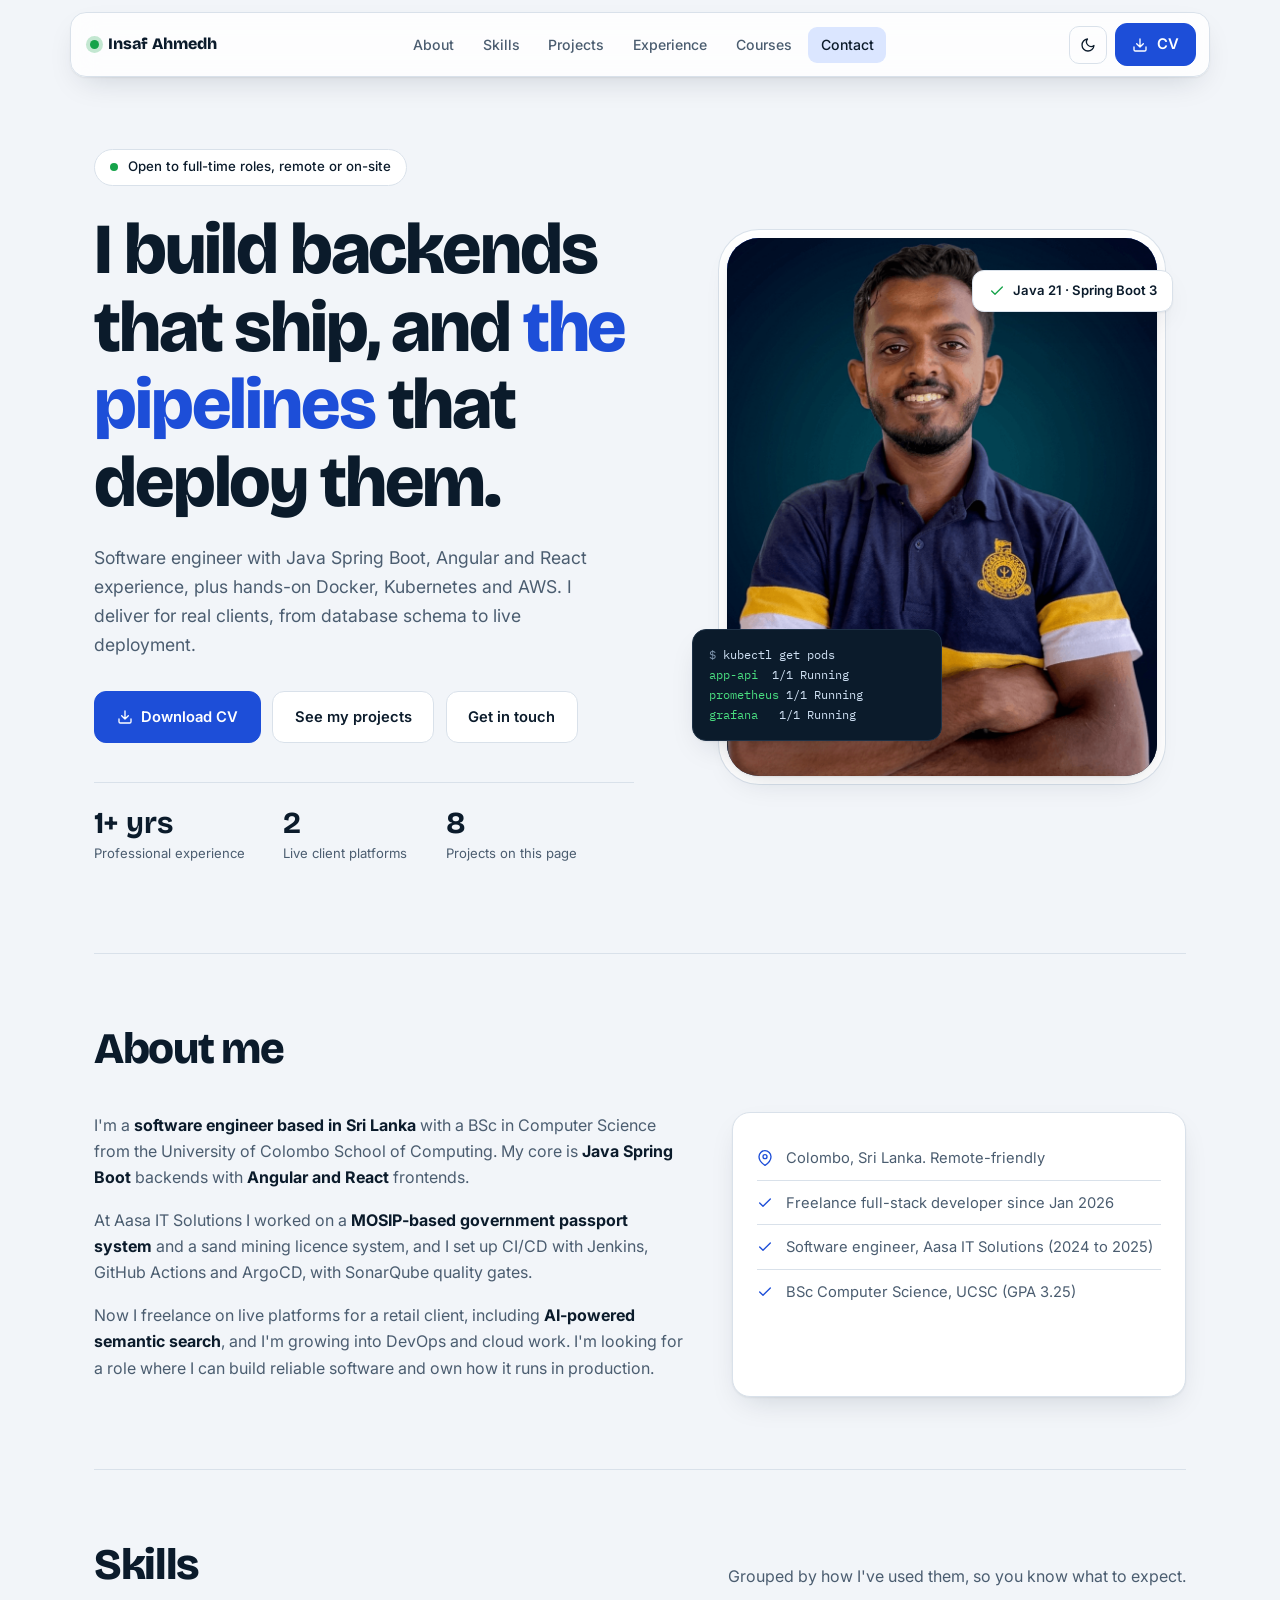
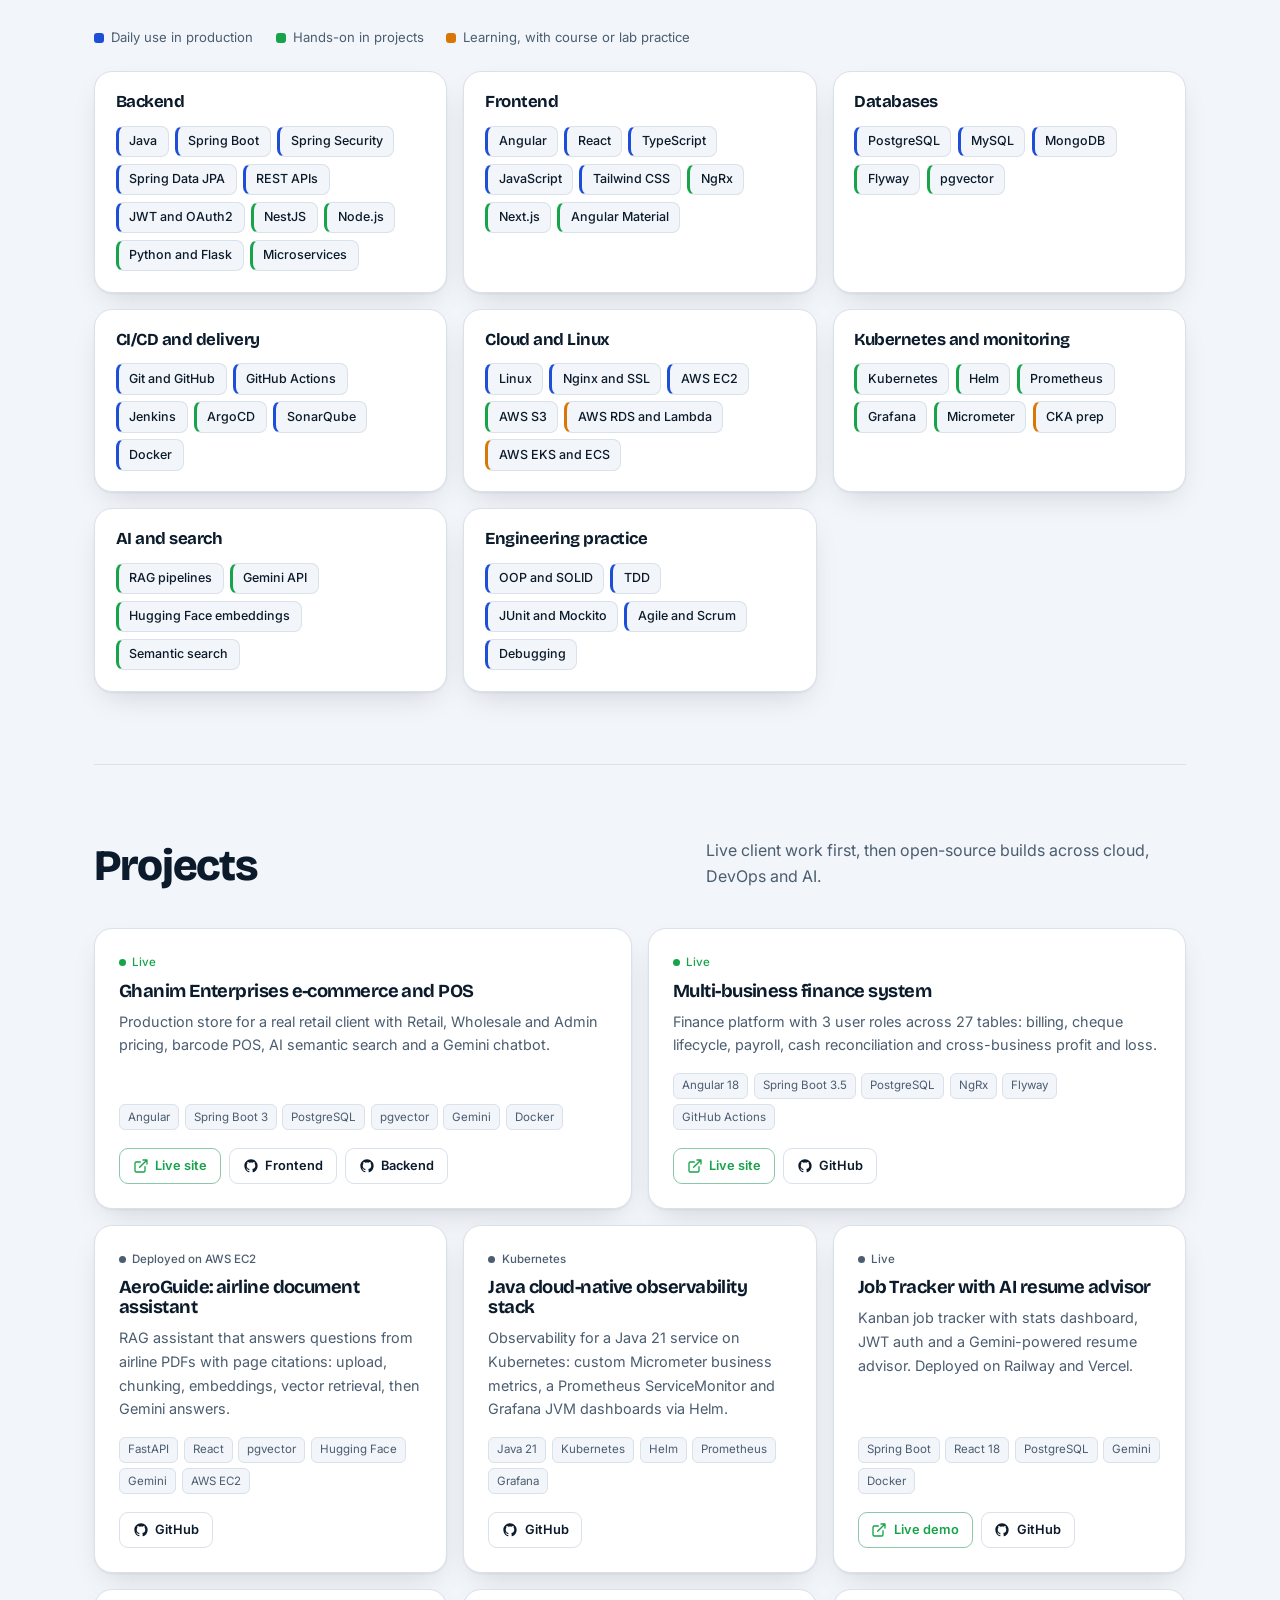
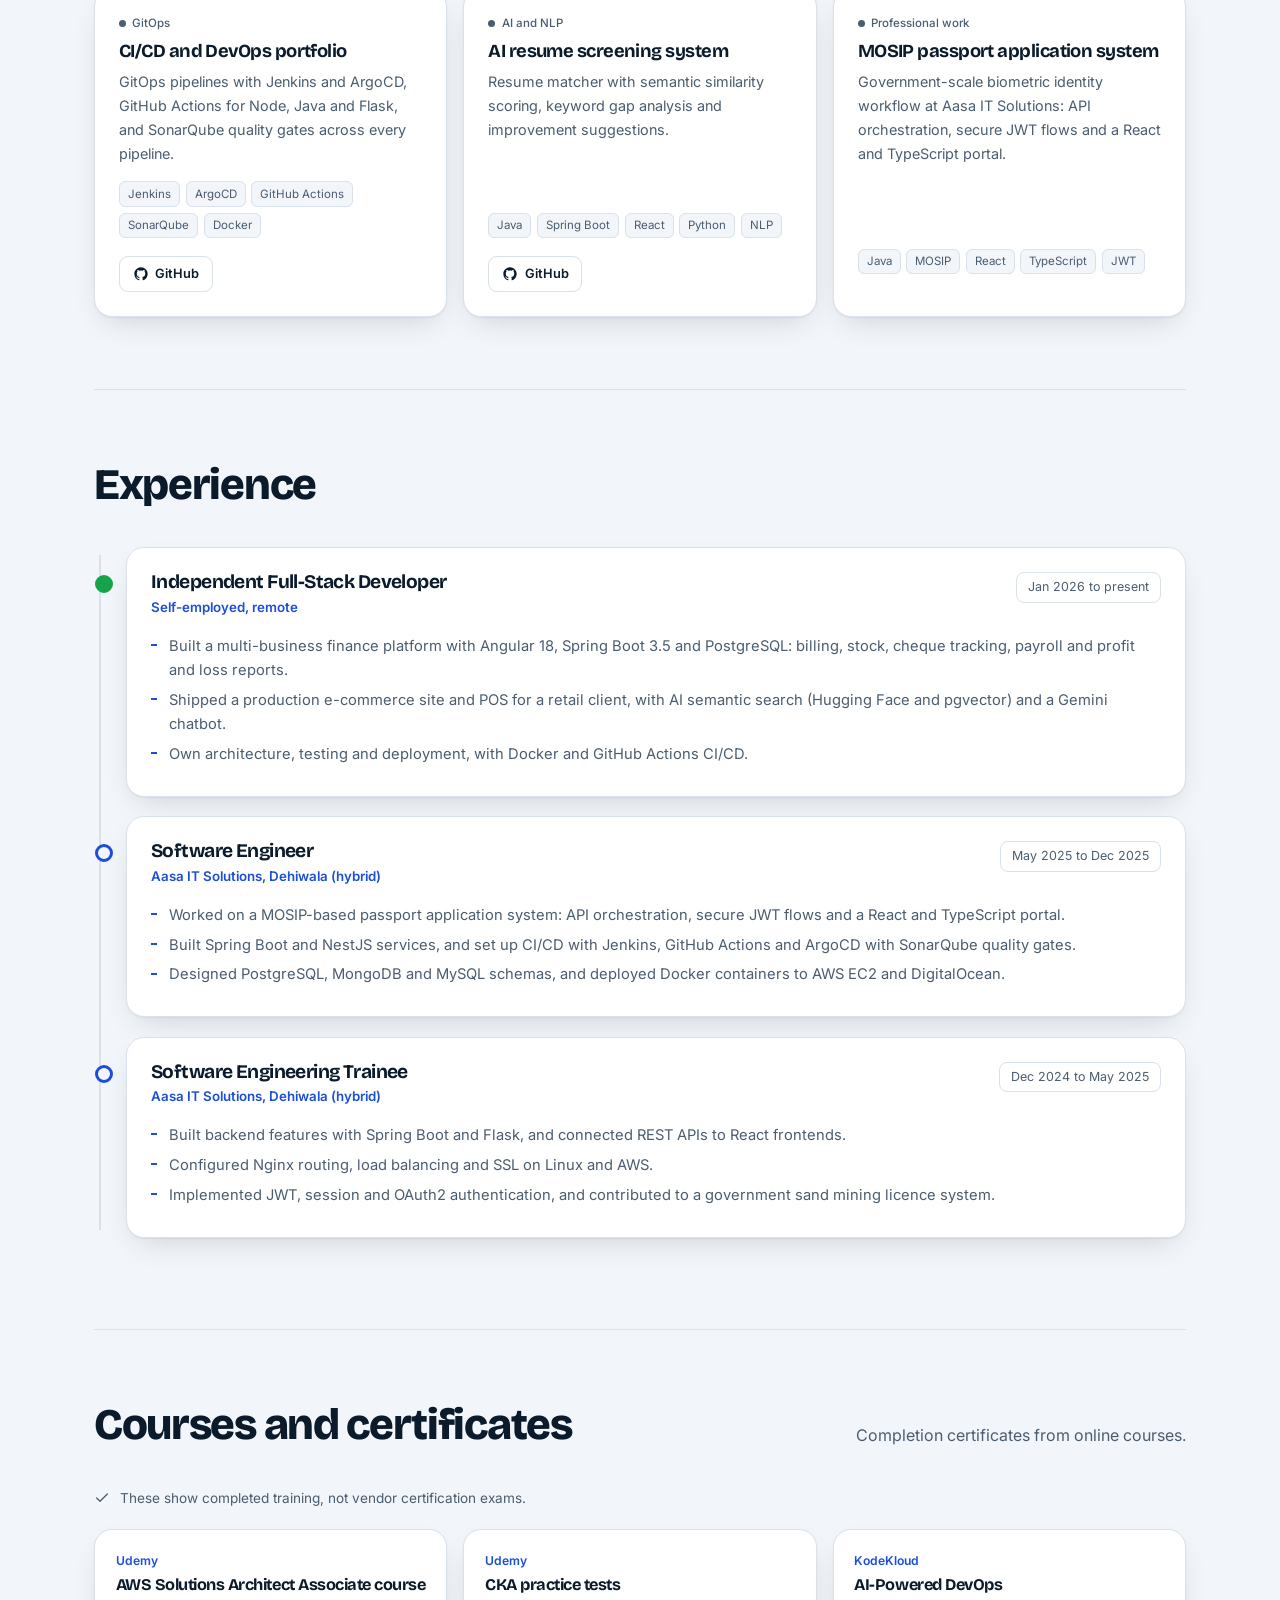
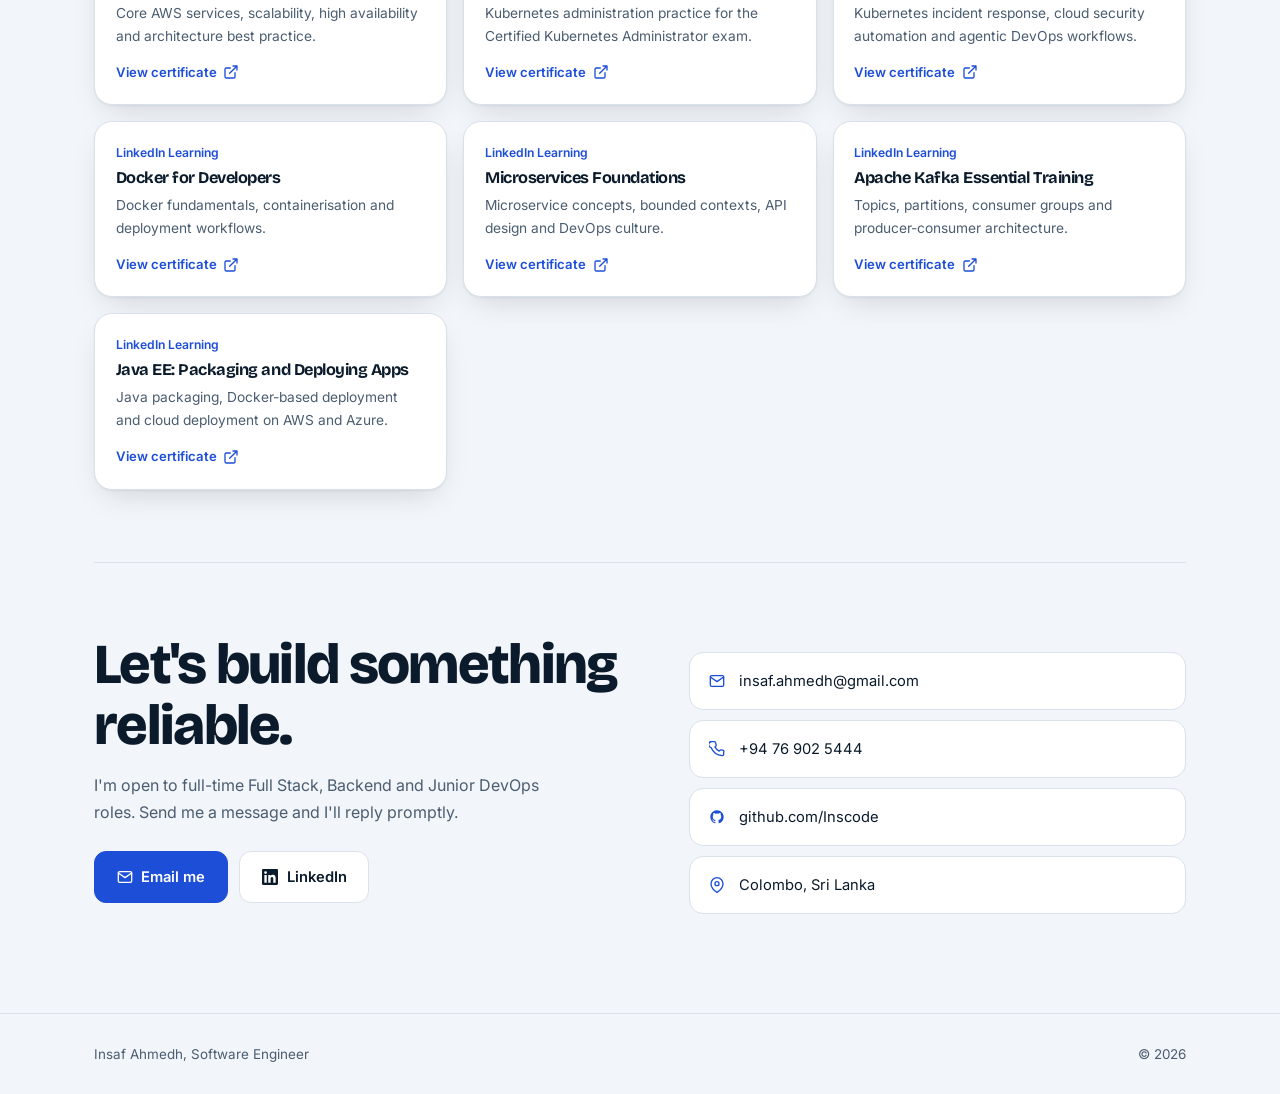
==== commit 61b3b854: "Update print statement from 'Hello' to 'Goodbye'" ====
--- a/index.html
+++ b/index.html
@@ -2,1234 +2,292 @@
 <html lang="en">
 <head>
 <meta charset="UTF-8">
-<meta name="viewport" content="width=device-width, initial-scale=1.0">
-<title>Insaf Ahmedh · Software Engineer</title>
-<meta name="description" content="Full-stack software engineer — Java · Spring Boot · Angular · React · DevOps · AI. Open to full-time roles.">
+<meta name="viewport" content="width=device-width, initial-scale=1">
+<title>Insaf Ahmedh | Software Engineer: Java, Cloud and DevOps</title>
+<meta name="description" content="Software engineer in Sri Lanka building Java Spring Boot backends, Angular and React frontends, and Docker, Kubernetes and AWS delivery pipelines. Open to full-time roles.">
+<meta property="og:title" content="Insaf Ahmedh | Software Engineer">
+<meta property="og:description" content="Java Spring Boot, Angular, React, Docker, Kubernetes and AWS. Live client platforms and open-source projects.">
+<meta property="og:type" content="website">
+<meta name="theme-color" content="#0b1b2b">
+<link rel="icon" href="data:image/svg+xml,%3Csvg xmlns='http://www.w3.org/2000/svg' viewBox='0 0 100 100'%3E%3Crect width='100' height='100' rx='22' fill='%231d4ed8'/%3E%3Ctext x='50' y='66' font-size='52' font-family='sans-serif' font-weight='700' text-anchor='middle' fill='white'%3EIA%3C/text%3E%3C/svg%3E">
 <link rel="preconnect" href="https://fonts.googleapis.com">
 <link rel="preconnect" href="https://fonts.gstatic.com" crossorigin>
-<link href="https://fonts.googleapis.com/css2?family=Archivo:ital,wght@0,300;0,400;0,500;0,600;0,700;0,800;0,900;1,700&family=Space+Grotesk:wght@300;400;500;600;700&family=JetBrains+Mono:wght@400;500&display=swap" rel="stylesheet">
+<link href="https://fonts.googleapis.com/css2?family=Bricolage+Grotesque:opsz,wght@12..96,500;12..96,700;12..96,800&family=Inter:wght@400;500;600&family=IBM+Plex+Mono:wght@400;500&display=swap" rel="stylesheet">
 <style>
-/* ── TOKENS ────────────────────────────────────────────────── */
-:root {
-  --bg:      #060611;
-  --bg2:     #0c0c1e;
-  --surface: #10101f;
-  --card:    rgba(16,16,31,0.92);
-  --border:  rgba(255,255,255,0.07);
-  --border2: rgba(255,255,255,0.14);
-
-  --violet:  #8b5cf6;
-  --violet2: #6d28d9;
-  --violet3: rgba(139,92,246,0.12);
-  --green:   #22c55e;
-  --green2:  rgba(34,197,94,0.1);
-  --orange:  #f97316;
-  --orange2: rgba(249,115,22,0.1);
-  --cyan:    #06b6d4;
-  --cyan2:   rgba(6,182,212,0.1);
-  --rose:    #f43f5e;
-  --rose2:   rgba(244,63,94,0.1);
-  --amber:   #f59e0b;
-
-  --text:    #f1f5f9;
-  --muted:   #94a3b8;
-  --subtle:  #475569;
-  --dim:     #334155;
-
-  --nav-h:   68px;
-  --r:       16px;
-}
-
-/* ── RESET ─────────────────────────────────────────────────── */
-*, *::before, *::after { margin:0; padding:0; box-sizing:border-box; }
-html { scroll-behavior:smooth; }
-body {
-  font-family:'Space Grotesk', system-ui, sans-serif;
-  background:var(--bg);
-  color:var(--text);
-  overflow-x:hidden;
-  line-height:1.6;
-}
-a { color:inherit; text-decoration:none; }
-ul { list-style:none; }
-img { display:block; max-width:100%; }
-button { cursor:pointer; border:none; background:none; font-family:inherit; }
-
-/* ── UTILITY ───────────────────────────────────────────────── */
-.mono { font-family:'JetBrains Mono', monospace; }
-.archive { font-family:'Archivo', sans-serif; }
-
-/* ── GRID BACKGROUND ───────────────────────────────────────── */
-body::before {
-  content:'';
-  position:fixed; inset:0; z-index:0; pointer-events:none;
-  background-image:
-    linear-gradient(rgba(255,255,255,0.025) 1px, transparent 1px),
-    linear-gradient(90deg, rgba(255,255,255,0.025) 1px, transparent 1px);
-  background-size:60px 60px;
-  mask-image:radial-gradient(ellipse 80% 60% at 50% 0%, black 40%, transparent 100%);
-}
-
-/* ── NOISE ─────────────────────────────────────────────────── */
-body::after {
-  content:'';
-  position:fixed; inset:0; z-index:0; pointer-events:none;
-  background-image:url("data:image/svg+xml,%3Csvg viewBox='0 0 200 200' xmlns='http://www.w3.org/2000/svg'%3E%3Cfilter id='n'%3E%3CfeTurbulence type='fractalNoise' baseFrequency='0.85' numOctaves='4' stitchTiles='stitch'/%3E%3C/filter%3E%3Crect width='100%25' height='100%25' filter='url(%23n)' opacity='1'/%3E%3C/svg%3E");
-  opacity:0.018;
-}
-
-/* ── AURORA ────────────────────────────────────────────────── */
-.aurora {
-  position:fixed; inset:0; z-index:0; pointer-events:none; overflow:hidden;
-}
-.aurora span {
-  position:absolute; border-radius:50%; filter:blur(140px);
-  animation:afloat 22s ease-in-out infinite;
-}
-.aurora span:nth-child(1) { width:700px; height:700px; top:-300px; left:-100px; background:rgba(109,40,217,.1); }
-.aurora span:nth-child(2) { width:500px; height:500px; top:40%; right:-150px; background:rgba(34,197,94,.06); animation-delay:-9s; }
-.aurora span:nth-child(3) { width:450px; height:450px; bottom:-100px; left:40%; background:rgba(6,182,212,.06); animation-delay:-17s; }
-@keyframes afloat { 0%,100%{transform:translate(0,0)} 33%{transform:translate(40px,-30px)} 66%{transform:translate(-20px,40px)} }
-
-/* ── SCROLL PROGRESS ───────────────────────────────────────── */
-.scroll-bar { position:fixed; top:0; left:0; height:2px; z-index:9999; width:0%; background:linear-gradient(90deg,var(--violet),var(--green)); transition:width .08s linear; }
-
-/* ══════════════════════════════════════════════════════════════
-   NAV
-══════════════════════════════════════════════════════════════ */
-.nav {
-  position:fixed; top:16px; left:50%; transform:translateX(-50%);
-  z-index:500; width:calc(100% - 48px); max-width:1100px;
-  background:rgba(6,6,17,0.75); backdrop-filter:blur(20px) saturate(180%);
-  border:1px solid var(--border2);
-  border-radius:20px;
-  padding:0 1.5rem;
-  display:flex; align-items:center; justify-content:space-between;
-  height:var(--nav-h);
-  box-shadow:0 8px 40px rgba(0,0,0,.5), inset 0 1px 0 rgba(255,255,255,.06);
-}
-
-.nav-logo {
-  font-family:'Archivo', sans-serif;
-  font-weight:800; font-size:1.05rem;
-  letter-spacing:-.02em;
-  display:flex; align-items:center; gap:.5rem;
-}
-.nav-logo .dot { width:8px; height:8px; border-radius:50%; background:var(--green); animation:pulse-g 2s infinite; }
-@keyframes pulse-g { 0%,100%{box-shadow:0 0 0 0 rgba(34,197,94,.4)} 50%{box-shadow:0 0 0 5px rgba(34,197,94,0)} }
-
-.nav-links { display:flex; align-items:center; gap:.25rem; }
-.nav-links a {
-  font-size:.82rem; font-weight:500; color:var(--muted);
-  padding:.45rem .85rem; border-radius:10px;
-  transition:color .18s, background .18s;
-  letter-spacing:.01em;
-}
-.nav-links a:hover { color:var(--text); background:rgba(255,255,255,.06); }
-
-.nav-cta {
-  font-size:.82rem; font-weight:600;
-  padding:.5rem 1.2rem; border-radius:10px;
-  background:var(--violet3); border:1px solid rgba(139,92,246,.3);
-  color:var(--violet); transition:all .2s;
-}
-.nav-cta:hover { background:rgba(139,92,246,.22); transform:translateY(-1px); box-shadow:0 8px 24px rgba(139,92,246,.2); }
-
-.nav-mob-btn { display:none; width:38px; height:38px; border-radius:9px; border:1px solid var(--border2); align-items:center; justify-content:center; flex-direction:column; gap:5px; }
-.nav-mob-btn span { display:block; width:18px; height:1.5px; background:var(--muted); border-radius:2px; transition:transform .3s, opacity .3s; }
-.nav-mob-btn.open span:nth-child(1) { transform:translateY(6.5px) rotate(45deg); }
-.nav-mob-btn.open span:nth-child(2) { opacity:0; }
-.nav-mob-btn.open span:nth-child(3) { transform:translateY(-6.5px) rotate(-45deg); }
-
-/* Mobile drawer */
-.mob-drawer {
-  position:fixed; inset:0; z-index:490; pointer-events:none;
-}
-.mob-backdrop { position:absolute; inset:0; background:rgba(6,6,17,.9); opacity:0; transition:opacity .3s; }
-.mob-panel {
-  position:absolute; left:0; top:0; bottom:0; width:260px;
-  background:var(--bg2); border-right:1px solid var(--border);
-  padding:calc(var(--nav-h) + 32px) 1.5rem 2rem;
-  display:flex; flex-direction:column; gap:.3rem;
-  transform:translateX(-100%); transition:transform .3s cubic-bezier(.4,0,.2,1);
-}
-.mob-drawer.open { pointer-events:all; }
-.mob-drawer.open .mob-backdrop { opacity:1; }
-.mob-drawer.open .mob-panel { transform:translateX(0); }
-.mob-panel a { font-size:.95rem; font-weight:500; color:var(--muted); padding:.75rem 1rem; border-radius:9px; transition:color .18s, background .18s; }
-.mob-panel a:hover { color:var(--text); background:rgba(255,255,255,.05); }
-
-/* ══════════════════════════════════════════════════════════════
-   WRAPPER & SECTIONS
-══════════════════════════════════════════════════════════════ */
-.wrapper {
-  position:relative; z-index:1;
-  padding-top:calc(var(--nav-h) + 32px);
-  max-width:1100px; margin:0 auto; padding-left:32px; padding-right:32px;
-}
-
-section, .hero { padding-bottom:100px; }
-
-/* ── SECTION HEADER ────────────────────────────────────────── */
-.sec-kicker {
-  font-family:'JetBrains Mono', monospace;
-  font-size:.65rem; letter-spacing:.2em; text-transform:uppercase;
-  color:var(--violet); margin-bottom:.6rem;
-  display:flex; align-items:center; gap:.7rem;
-}
-.sec-kicker::before { content:''; width:20px; height:1px; background:var(--violet); }
-.sec-title {
-  font-family:'Archivo', sans-serif;
-  font-size:clamp(1.8rem, 2.8vw, 2.5rem);
-  font-weight:800; letter-spacing:-.035em; line-height:1.1;
-  color:var(--text); margin-bottom:2.5rem;
-}
-.sec-title .hi { color:var(--orange); }
-.sec-num {
-  font-family:'Archivo', sans-serif;
-  font-size:7rem; font-weight:900;
-  color:rgba(255,255,255,.025); line-height:1;
-  margin-bottom:-2rem; letter-spacing:-.05em;
-  user-select:none;
-}
-
-.divider { height:1px; background:var(--border); margin-bottom:100px; }
-
-/* ══════════════════════════════════════════════════════════════
-   HERO
-══════════════════════════════════════════════════════════════ */
-.hero {
-  padding-top:80px;
-  display:grid; grid-template-columns:1fr auto; gap:4rem; align-items:center;
-  border-bottom:1px solid var(--border); padding-bottom:80px;
-}
-
-.hero-left {}
-
-.hero-badge {
-  display:inline-flex; align-items:center; gap:.6rem;
-  background:var(--green2); border:1px solid rgba(34,197,94,.25);
-  color:var(--green); padding:.35rem 1rem; border-radius:50px;
-  font-family:'JetBrains Mono', monospace; font-size:.62rem;
-  letter-spacing:.12em; text-transform:uppercase; margin-bottom:2rem;
-}
-.hero-badge .dot { width:6px; height:6px; border-radius:50%; background:var(--green); animation:pulse-g 2s infinite; }
-
-.hero-eyebrow {
-  font-family:'JetBrains Mono', monospace;
-  font-size:.7rem; letter-spacing:.2em; text-transform:uppercase;
-  color:var(--orange); margin-bottom:1.2rem;
-  display:flex; align-items:center; gap:.7rem;
-}
-.hero-eyebrow::before { content:''; width:28px; height:1px; background:var(--orange); }
-
-.hero-title {
-  font-family:'Archivo', sans-serif;
-  font-size:clamp(3rem, 5.5vw, 5.5rem);
-  font-weight:900; line-height:1.03; letter-spacing:-.045em;
-  color:var(--text); margin-bottom:1.8rem;
-}
-.hero-title .grad {
-  background:linear-gradient(135deg, var(--violet) 0%, var(--cyan) 100%);
-  -webkit-background-clip:text; background-clip:text; -webkit-text-fill-color:transparent;
-}
-.hero-title .ital { font-style:italic; color:var(--orange); -webkit-text-fill-color:var(--orange); }
-
-.hero-sub {
-  color:var(--muted); font-size:1rem; line-height:1.85;
-  max-width:520px; margin-bottom:2.2rem;
-}
-
-.hero-actions { display:flex; gap:.75rem; flex-wrap:wrap; margin-bottom:2.2rem; }
-
-.btn {
-  display:inline-flex; align-items:center; gap:.5rem;
-  padding:.75rem 1.6rem; border-radius:12px;
-  font-size:.85rem; font-weight:600;
-  transition:transform .2s, box-shadow .2s, background .2s;
-  letter-spacing:.01em;
-}
-.btn svg { width:16px; height:16px; flex-shrink:0; }
-.btn-primary {
-  background:linear-gradient(135deg, var(--violet2), var(--violet));
-  color:#fff; border:1px solid rgba(139,92,246,.4);
-}
-.btn-primary:hover { transform:translateY(-2px); box-shadow:0 12px 32px rgba(139,92,246,.35); }
-.btn-ghost {
-  background:rgba(255,255,255,.05); border:1px solid var(--border2);
-  color:var(--muted);
-}
-.btn-ghost:hover { color:var(--text); border-color:rgba(255,255,255,.2); transform:translateY(-2px); }
-
-.hero-tags { display:flex; flex-wrap:wrap; gap:.45rem; }
-.hero-tag {
-  font-family:'JetBrains Mono', monospace; font-size:.63rem;
-  padding:.3rem .85rem; border-radius:8px;
-  background:rgba(255,255,255,.04); border:1px solid var(--border2);
-  color:var(--muted);
-}
-
-/* Profile card */
-.hero-right {}
-.profile-card {
-  width:220px; flex-shrink:0;
-  background:var(--card); border:1px solid var(--border2);
-  border-radius:24px; padding:1.8rem 1.4rem;
-  display:flex; flex-direction:column; align-items:center; gap:1rem;
-  box-shadow:0 0 0 1px rgba(255,255,255,.04), 0 32px 64px rgba(0,0,0,.5);
-}
-.profile-ring {
-  position:relative; width:110px; height:110px;
-}
-.ring-spin {
-  position:absolute; inset:0; border-radius:50%;
-  background:conic-gradient(from 0deg, var(--violet), var(--cyan), var(--green), var(--violet));
-  animation:ring-rot 4s linear infinite;
-}
-@keyframes ring-rot { to { transform:rotate(360deg); } }
-.ring-inner {
-  position:absolute; inset:3px; border-radius:50%;
-  overflow:hidden; background:var(--bg2);
-}
-.ring-inner img { width:100%; height:100%; object-fit:cover; object-position:top center; border-radius:50%; }
-.profile-name { font-family:'Archivo', sans-serif; font-size:.98rem; font-weight:800; letter-spacing:-.02em; text-align:center; }
-.profile-role { font-family:'JetBrains Mono', monospace; font-size:.6rem; color:var(--violet); letter-spacing:.08em; text-transform:uppercase; text-align:center; }
-.profile-socials { display:flex; gap:.5rem; }
-.profile-socials a {
-  width:34px; height:34px; border-radius:9px; border:1px solid var(--border);
-  display:flex; align-items:center; justify-content:center;
-  color:var(--subtle); transition:all .18s;
-}
-.profile-socials a:hover { border-color:var(--violet); color:var(--violet); background:var(--violet3); }
-.profile-socials svg { width:14px; height:14px; }
-.profile-loc { font-family:'JetBrains Mono', monospace; font-size:.58rem; color:var(--subtle); display:flex; align-items:center; gap:.4rem; text-align:center; }
-.profile-loc svg { width:11px; height:11px; flex-shrink:0; }
-
-/* ══════════════════════════════════════════════════════════════
-   ABOUT
-══════════════════════════════════════════════════════════════ */
-.about-grid { display:grid; grid-template-columns:1fr 240px; gap:4rem; align-items:start; }
-.about-body p { color:var(--muted); font-size:.95rem; line-height:1.95; margin-bottom:1rem; }
-.about-body strong { color:var(--text); font-weight:600; }
-.about-cards { display:flex; flex-direction:column; gap:.75rem; }
-.about-card {
-  background:var(--card); border:1px solid var(--border);
-  border-radius:16px; padding:1.3rem;
-  transition:border-color .2s;
-}
-.about-card:hover { border-color:var(--border2); }
-.about-card-head {
-  font-family:'JetBrains Mono', monospace; font-size:.58rem;
-  color:var(--violet); letter-spacing:.15em; text-transform:uppercase;
-  margin-bottom:.9rem;
-}
-.about-row { display:flex; align-items:center; gap:.75rem; font-size:.82rem; color:var(--muted); padding:.3rem 0; border-bottom:1px solid rgba(255,255,255,.03); }
-.about-row:last-child { border:none; }
-.about-row svg { width:13px; height:13px; color:var(--orange); flex-shrink:0; }
-
-/* ══════════════════════════════════════════════════════════════
-   SKILLS — BENTO GRID
-══════════════════════════════════════════════════════════════ */
-.skills-bento {
-  display:grid;
-  grid-template-columns:repeat(6, 1fr);
-  grid-template-rows:auto auto;
-  gap:1rem;
-}
-.skill-card {
-  background:var(--card); border:1px solid var(--border);
-  border-radius:var(--r); padding:1.4rem;
-  transition:border-color .2s, transform .2s, box-shadow .2s;
-  position:relative; overflow:hidden;
-}
-.skill-card::before {
-  content:''; position:absolute; inset:0; opacity:0;
-  transition:opacity .3s;
-}
-.skill-card:hover { transform:translateY(-3px); box-shadow:0 16px 48px rgba(0,0,0,.4); border-color:var(--border2); }
-.skill-card:hover::before { opacity:1; }
-
-/* span columns */
-.sk-backend    { grid-column:span 3; }
-.sk-frontend   { grid-column:span 3; }
-.sk-devops     { grid-column:span 2; }
-.sk-databases  { grid-column:span 2; }
-.sk-ai         { grid-column:span 2; }
-.sk-obs        { grid-column:span 6; }
-
-/* glow overlays by category */
-.sk-backend::before { background:radial-gradient(circle at top left, rgba(59,130,246,.06), transparent 70%); }
-.sk-frontend::before { background:radial-gradient(circle at top right, rgba(139,92,246,.06), transparent 70%); }
-.sk-devops::before { background:radial-gradient(circle at top left, rgba(249,115,22,.06), transparent 70%); }
-.sk-databases::before { background:radial-gradient(circle at top left, rgba(34,197,94,.06), transparent 70%); }
-.sk-ai::before { background:radial-gradient(circle at top right, rgba(244,63,94,.06), transparent 70%); }
-.sk-obs::before { background:radial-gradient(circle at center, rgba(251,191,36,.04), transparent 70%); }
-
-.skill-card-label {
-  font-family:'JetBrains Mono', monospace; font-size:.58rem;
-  letter-spacing:.15em; text-transform:uppercase;
-  margin-bottom:1rem; display:flex; align-items:center; gap:.6rem;
-}
-.skill-card-label .dot-cat { width:6px; height:6px; border-radius:50%; flex-shrink:0; }
-
-.sk-tags { display:flex; flex-wrap:wrap; gap:.35rem; }
-.sk-tag {
-  font-family:'JetBrains Mono', monospace; font-size:.62rem;
-  padding:.25rem .65rem; border-radius:6px;
-  border:1px solid; transition:all .18s;
-}
-/* colors */
-.t-blue   { color:#60a5fa; border-color:rgba(96,165,250,.22); background:rgba(96,165,250,.07); }
-.t-violet { color:var(--violet); border-color:rgba(139,92,246,.22); background:rgba(139,92,246,.07); }
-.t-orange { color:var(--orange); border-color:rgba(249,115,22,.22); background:rgba(249,115,22,.07); }
-.t-green  { color:var(--green); border-color:rgba(34,197,94,.22); background:rgba(34,197,94,.07); }
-.t-rose   { color:var(--rose); border-color:rgba(244,63,94,.22); background:rgba(244,63,94,.07); }
-.t-amber  { color:var(--amber); border-color:rgba(245,158,11,.22); background:rgba(245,158,11,.07); }
-.t-gray   { color:var(--muted); border-color:var(--border2); background:rgba(255,255,255,.04); }
-
-.sk-tag:hover { transform:translateY(-1px); }
-
-/* ══════════════════════════════════════════════════════════════
-   PROJECTS — BENTO GRID
-══════════════════════════════════════════════════════════════ */
-.proj-bento {
-  display:grid;
-  grid-template-columns:repeat(6, 1fr);
-  gap:1rem;
-}
-.proj-card {
-  background:var(--card); border:1px solid var(--border);
-  border-radius:var(--r); overflow:hidden;
-  display:flex; flex-direction:column;
-  transition:border-color .25s, transform .25s, box-shadow .25s;
-  position:relative;
-}
-.proj-card:hover { transform:translateY(-4px); box-shadow:0 24px 64px rgba(0,0,0,.5); }
-
-/* spans */
-.pj-featured { grid-column:span 4; }
-.pj-tall     { grid-column:span 2; grid-row:span 2; }
-.pj-half     { grid-column:span 3; }
-.pj-third    { grid-column:span 2; }
-
-/* top accent bar */
-.proj-accent {
-  height:3px;
-}
-.pa-violet { background:linear-gradient(90deg, var(--violet), var(--cyan)); }
-.pa-green  { background:linear-gradient(90deg, var(--green), var(--cyan)); }
-.pa-orange { background:linear-gradient(90deg, var(--orange), var(--rose)); }
-.pa-blue   { background:linear-gradient(90deg, #3b82f6, var(--violet)); }
-.pa-rose   { background:linear-gradient(90deg, var(--rose), var(--orange)); }
-
-.proj-body { padding:1.6rem; display:flex; flex-direction:column; flex:1; }
-.proj-meta { display:flex; align-items:center; gap:.5rem; flex-wrap:wrap; margin-bottom:.9rem; }
-.chip {
-  font-family:'JetBrains Mono', monospace; font-size:.56rem;
-  padding:.2rem .6rem; border-radius:5px; text-transform:uppercase; letter-spacing:.06em;
-}
-.chip-live { background:rgba(34,197,94,.1); border:1px solid rgba(34,197,94,.3); color:var(--green); }
-.chip-tag  { background:rgba(255,255,255,.04); border:1px solid var(--border2); color:var(--subtle); }
-
-.proj-card h3 {
-  font-family:'Archivo', sans-serif; font-size:.97rem; font-weight:800;
-  color:var(--text); margin-bottom:.6rem; letter-spacing:-.02em; line-height:1.3;
-}
-.proj-card p { font-size:.84rem; color:var(--muted); line-height:1.8; flex:1; margin-bottom:1rem; }
-.proj-tags { display:flex; flex-wrap:wrap; gap:.3rem; margin-bottom:1.1rem; }
-.pt { font-family:'JetBrains Mono', monospace; font-size:.58rem; padding:.18rem .55rem; border-radius:5px; background:rgba(255,255,255,.04); border:1px solid var(--border); color:var(--subtle); }
-.proj-links { display:flex; gap:.45rem; flex-wrap:wrap; margin-top:auto; }
-.plink {
-  display:inline-flex; align-items:center; gap:.35rem;
-  font-family:'JetBrains Mono', monospace; font-size:.63rem;
-  padding:.38rem .85rem; border-radius:8px;
-  border:1px solid var(--border); color:var(--muted);
-  transition:all .18s; letter-spacing:.02em; white-space:nowrap;
-}
-.plink:hover { border-color:var(--border2); color:var(--text); }
-.plink.live { background:rgba(34,197,94,.08); border-color:rgba(34,197,94,.3); color:var(--green); }
-.plink svg { width:12px; height:12px; }
-
-/* ══════════════════════════════════════════════════════════════
-   EXPERIENCE TIMELINE
-══════════════════════════════════════════════════════════════ */
-.timeline { position:relative; padding-left:2.2rem; }
-.timeline::before {
-  content:''; position:absolute; left:5px; top:.6rem; bottom:0; width:1px;
-  background:linear-gradient(to bottom, var(--violet), rgba(139,92,246,.1));
-}
-.tl-item { position:relative; margin-bottom:2rem; }
-.tl-item:last-child { margin-bottom:0; }
-.tl-dot {
-  position:absolute; left:-2.55rem; top:.65rem;
-  width:10px; height:10px; border-radius:50%;
-  background:var(--bg); border:2px solid var(--violet);
-  box-shadow:0 0 10px rgba(139,92,246,.5);
-}
-.tl-card {
-  background:var(--card); border:1px solid var(--border);
-  border-radius:16px; padding:1.7rem;
-  transition:border-color .22s;
-}
-.tl-card:hover { border-color:rgba(139,92,246,.25); }
-.tl-head { display:flex; justify-content:space-between; align-items:flex-start; margin-bottom:1rem; flex-wrap:wrap; gap:.5rem; }
-.tl-role { font-family:'Archivo', sans-serif; font-size:1rem; font-weight:800; color:var(--text); letter-spacing:-.02em; }
-.tl-co { font-family:'JetBrains Mono', monospace; font-size:.66rem; color:var(--violet); margin-top:.25rem; }
-.tl-date { font-family:'JetBrains Mono', monospace; font-size:.6rem; color:var(--subtle); background:rgba(255,255,255,.04); border:1px solid var(--border); padding:.28rem .8rem; border-radius:7px; white-space:nowrap; }
-.tl-list { display:flex; flex-direction:column; gap:.4rem; }
-.tl-list li { font-size:.86rem; color:var(--muted); line-height:1.8; padding-left:1.2rem; position:relative; }
-.tl-list li::before { content:'›'; position:absolute; left:0; color:var(--orange); font-size:.9rem; top:.02rem; }
-
-/* ══════════════════════════════════════════════════════════════
-   CERTIFICATIONS
-══════════════════════════════════════════════════════════════ */
-.cert-grid { display:grid; grid-template-columns:repeat(3, 1fr); gap:1rem; }
-.cert-card {
-  background:var(--card); border:1px solid var(--border);
-  border-radius:16px; padding:1.5rem;
-  display:flex; flex-direction:column;
-  transition:all .22s;
-}
-.cert-card:hover { border-color:rgba(139,92,246,.25); transform:translateY(-3px); box-shadow:0 16px 48px rgba(0,0,0,.35); }
-.cert-src { font-family:'JetBrains Mono', monospace; font-size:.58rem; letter-spacing:.12em; text-transform:uppercase; margin-bottom:.55rem; }
-.s-udemy { color:var(--violet); } .s-kk { color:var(--green); } .s-li { color:#60a5fa; }
-.cert-card h3 { font-family:'Archivo', sans-serif; font-size:.9rem; font-weight:800; color:var(--text); margin-bottom:.5rem; line-height:1.3; letter-spacing:-.02em; }
-.cert-card p { font-size:.8rem; color:var(--muted); line-height:1.72; flex:1; margin-bottom:.9rem; }
-.cert-link { font-family:'JetBrains Mono', monospace; font-size:.63rem; color:var(--violet); display:inline-flex; align-items:center; gap:.4rem; transition:color .18s; margin-top:auto; }
-.cert-link:hover { color:var(--orange); }
-.cert-link svg { width:11px; height:11px; }
-
-/* ══════════════════════════════════════════════════════════════
-   CONTACT
-══════════════════════════════════════════════════════════════ */
-.contact-wrap { display:grid; grid-template-columns:1fr 1fr; gap:4rem; align-items:center; }
-.contact-left h2 {
-  font-family:'Archivo', sans-serif;
-  font-size:clamp(2rem, 3.5vw, 3rem); font-weight:900;
-  color:var(--text); letter-spacing:-.04em; line-height:1.1; margin-bottom:1.1rem;
-}
-.contact-left h2 span {
-  background:linear-gradient(135deg, var(--violet), var(--cyan));
-  -webkit-background-clip:text; background-clip:text; -webkit-text-fill-color:transparent;
-}
-.contact-left p { color:var(--muted); font-size:.93rem; line-height:1.9; margin-bottom:1.5rem; }
-.contact-items { display:flex; flex-direction:column; gap:.6rem; }
-.c-item {
-  background:var(--card); border:1px solid var(--border);
-  border-radius:12px; padding:1rem 1.3rem;
-  display:flex; align-items:center; gap:.9rem;
-  transition:border-color .2s;
-}
-.c-item:hover { border-color:var(--border2); }
-.c-item svg { width:15px; height:15px; color:var(--violet); flex-shrink:0; }
-.c-item a, .c-item span { color:var(--muted); font-size:.85rem; }
-.c-item a:hover { color:var(--violet); }
-
-/* ── FOOTER ────────────────────────────────────────────────── */
-.footer {
-  border-top:1px solid var(--border); padding:2rem 0; margin-top:2rem;
-  display:flex; align-items:center; justify-content:space-between; flex-wrap:wrap; gap:1rem;
-}
-.footer span { font-family:'JetBrains Mono', monospace; font-size:.65rem; color:var(--subtle); }
-
-/* ── BACK TO TOP ───────────────────────────────────────────── */
-.back-top {
-  position:fixed; bottom:2rem; right:2rem; z-index:400;
-  width:42px; height:42px; border-radius:12px;
-  background:var(--surface); border:1px solid var(--border2);
-  color:var(--muted); display:flex; align-items:center; justify-content:center;
-  opacity:0; transform:translateY(10px); pointer-events:none;
-  transition:opacity .3s, transform .3s, border-color .2s, color .2s;
-}
-.back-top svg { width:16px; height:16px; }
-.back-top.show { opacity:1; transform:translateY(0); pointer-events:all; }
-.back-top:hover { border-color:var(--violet); color:var(--violet); }
-
-/* ── SCROLL REVEAL ─────────────────────────────────────────── */
-.reveal { opacity:0; transform:translateY(24px); transition:opacity .6s ease, transform .6s ease; }
-.reveal.in { opacity:1; transform:translateY(0); }
-.rd1 { transition-delay:.1s; } .rd2 { transition-delay:.2s; } .rd3 { transition-delay:.3s; }
-
-/* ── RESPONSIVE ────────────────────────────────────────────── */
-@media (max-width:900px) {
-  .wrapper { padding-left:20px; padding-right:20px; }
-  .hero { grid-template-columns:1fr; gap:2.5rem; }
-  .hero-right { display:none; }
-  .about-grid { grid-template-columns:1fr; }
-  .skills-bento { grid-template-columns:1fr 1fr; }
-  .sk-backend, .sk-frontend, .sk-devops, .sk-databases, .sk-ai, .sk-obs { grid-column:span 2; }
-  .proj-bento { grid-template-columns:1fr; }
-  .pj-featured, .pj-tall, .pj-half, .pj-third { grid-column:span 1; grid-row:span 1; }
-  .cert-grid { grid-template-columns:1fr 1fr; }
-  .contact-wrap { grid-template-columns:1fr; gap:2.5rem; }
-  .nav-links { display:none; }
-  .nav-cta { display:none; }
-  .nav-mob-btn { display:flex; }
-}
-@media (max-width:600px) {
-  .nav { width:calc(100% - 24px); }
-  .hero-title { font-size:2.6rem; }
-  .skills-bento { grid-template-columns:1fr; }
-  .sk-backend, .sk-frontend, .sk-devops, .sk-databases, .sk-ai, .sk-obs { grid-column:span 1; }
-  .cert-grid { grid-template-columns:1fr; }
-}
-@media (prefers-reduced-motion:reduce) {
-  *, .ring-spin, .aurora span { animation-duration:.01ms !important; transition-duration:.01ms !important; }
-}
+:root{--bg:#f2f5f9;--panel:#fff;--ink:#0b1b2b;--mute:#4b5d70;--line:#d9e1ea;--acc:#1d4ed8;--acc2:#dbe6ff;--ok:#16a34a;--hot:#d97706;--sh:0 1px 2px rgba(11,27,43,.06),0 12px 32px -12px rgba(11,27,43,.18)}
+:root[data-theme=dark]{--bg:#08121d;--panel:#0f1d2c;--ink:#eaf1f8;--mute:#9db0c3;--line:#1e3146;--acc:#6ea0ff;--acc2:#162a4a;--ok:#4ade80;--hot:#fbbf24;--sh:0 12px 32px -12px rgba(0,0,0,.6)}
+*{box-sizing:border-box;margin:0;padding:0}
+html{scroll-behavior:smooth;scroll-padding-top:90px}
+body{font-family:Inter,system-ui,sans-serif;background:var(--bg);color:var(--ink);line-height:1.65;-webkit-font-smoothing:antialiased}
+a{color:inherit;text-decoration:none}ul{list-style:none}button{font:inherit;color:inherit;cursor:pointer;background:none;border:0}
+:focus-visible{outline:2px solid var(--acc);outline-offset:3px;border-radius:6px}
+h1,h2,h3{font-family:'Bricolage Grotesque',Inter,sans-serif;letter-spacing:-.03em;line-height:1.08}
+.mono{font-family:'IBM Plex Mono',ui-monospace,monospace}
+.wrap{max-width:1140px;margin:0 auto;padding:0 24px}
+svg.i{width:16px;height:16px;flex:none;fill:none;stroke:currentColor;stroke-width:2;stroke-linecap:round;stroke-linejoin:round}
+svg.f{fill:currentColor;stroke:none}
+.btn{display:inline-flex;align-items:center;gap:.55rem;padding:.8rem 1.35rem;border-radius:12px;font-weight:600;font-size:.92rem;border:1px solid var(--line);background:var(--panel);transition:transform .15s,box-shadow .15s}
+.btn:hover{transform:translateY(-2px);box-shadow:var(--sh)}
+.btn.p{background:var(--acc);border-color:var(--acc);color:#fff}
+:root[data-theme=dark] .btn.p{color:#08121d}
+/* nav */
+header{position:sticky;top:12px;z-index:50;padding:0 16px}
+nav{max-width:1140px;margin:12px auto 0;display:flex;align-items:center;justify-content:space-between;gap:1rem;padding:.6rem .8rem .6rem 1.2rem;border-radius:16px;background:color-mix(in srgb,var(--panel) 82%,transparent);backdrop-filter:blur(14px);border:1px solid var(--line);box-shadow:var(--sh)}
+.logo{font-family:'Bricolage Grotesque',sans-serif;font-weight:800;display:flex;align-items:center;gap:.55rem}
+.logo b{width:9px;height:9px;border-radius:50%;background:var(--ok);box-shadow:0 0 0 4px color-mix(in srgb,var(--ok) 25%,transparent)}
+.links{display:flex;gap:.2rem}
+.links a{padding:.4rem .8rem;border-radius:9px;font-size:.88rem;color:var(--mute);font-weight:500}
+.links a:hover,.links a.on{color:var(--ink);background:var(--acc2)}
+.nr{display:flex;gap:.5rem;align-items:center}
+.ic{width:38px;height:38px;border-radius:10px;border:1px solid var(--line);display:grid;place-items:center}
+#menu{display:none}
+/* hero */
+.hero{display:grid;grid-template-columns:1.05fr .95fr;gap:4rem;align-items:center;padding:72px 0 88px}
+.status{display:inline-flex;align-items:center;gap:.6rem;padding:.4rem .95rem;border-radius:99px;background:var(--panel);border:1px solid var(--line);font-size:.83rem;font-weight:500;margin-bottom:1.6rem}
+.status i{width:8px;height:8px;border-radius:50%;background:var(--ok)}
+h1{font-size:clamp(2.7rem,5.6vw,4.9rem);font-weight:800;margin-bottom:1.4rem}
+h1 em{font-style:normal;color:var(--acc)}
+.lead{font-size:1.1rem;color:var(--mute);max-width:33rem;margin-bottom:2rem}
+.cta{display:flex;flex-wrap:wrap;gap:.7rem;margin-bottom:2.4rem}
+.stats{display:flex;gap:2.4rem;flex-wrap:wrap;padding-top:1.6rem;border-top:1px solid var(--line)}
+.stats div b{display:block;font-family:'Bricolage Grotesque',sans-serif;font-size:1.9rem;line-height:1}
+.stats div span{font-size:.82rem;color:var(--mute)}
+.portrait{position:relative;justify-self:center;width:min(100%,430px)}
+.frame{aspect-ratio:4/5;border-radius:32px;overflow:hidden;position:relative;background:linear-gradient(160deg,var(--acc),#0b1b2b);box-shadow:var(--sh),0 0 0 8px var(--panel),0 0 0 9px var(--line)}
+.frame span{position:absolute;inset:0;display:grid;place-items:center;font:800 6rem 'Bricolage Grotesque',sans-serif;color:#ffffff88}
+.frame img{position:absolute;inset:0;width:100%;height:100%;object-fit:cover;object-position:50% 12%}
+.term{position:absolute;left:-2.2rem;bottom:2.2rem;width:250px;padding:.9rem 1rem;border-radius:14px;background:#0b1b2b;color:#cfe0f3;font-size:.72rem;line-height:1.75;box-shadow:var(--sh);border:1px solid #1e3146}
+.term .g{color:#4ade80}.term .d{color:#7d93ab}
+.chip{position:absolute;right:-1rem;top:2rem;padding:.55rem .95rem;border-radius:12px;background:var(--panel);border:1px solid var(--line);box-shadow:var(--sh);font-size:.82rem;font-weight:600;display:flex;gap:.5rem;align-items:center}
+.rise{animation:rise .8s cubic-bezier(.2,.7,.2,1) both}.rise.d2{animation-delay:.12s}
+@keyframes rise{from{opacity:0;transform:translateY(22px)}}
+/* sections */
+section{padding:72px 0;border-top:1px solid var(--line)}
+.sh{display:flex;justify-content:space-between;align-items:end;gap:2rem;margin-bottom:2.4rem;flex-wrap:wrap}
+h2{font-size:clamp(1.9rem,3.4vw,2.8rem);font-weight:800}
+.sh p{color:var(--mute);max-width:30rem}
+.about{display:grid;grid-template-columns:1.3fr 1fr;gap:3rem}
+.about p{color:var(--mute);margin-bottom:1rem}.about p b{color:var(--ink)}
+.card{background:var(--panel);border:1px solid var(--line);border-radius:18px;padding:1.5rem;box-shadow:var(--sh)}
+.facts li{display:flex;gap:.8rem;padding:.6rem 0;border-bottom:1px solid var(--line);font-size:.92rem;color:var(--mute)}
+.facts li:last-child{border:0}.facts svg{color:var(--acc);margin-top:.25rem}
+/* skills */
+.tiers{display:flex;gap:1.4rem;margin-bottom:1.4rem;font-size:.82rem;color:var(--mute);flex-wrap:wrap}
+.tiers span{display:flex;align-items:center;gap:.45rem}
+.dot{width:10px;height:10px;border-radius:3px;display:inline-block}
+.t1{background:var(--acc)}.t2{background:var(--ok)}.t3{background:var(--hot)}
+.sk{display:grid;grid-template-columns:repeat(3,1fr);gap:1rem}
+.sk .card{padding:1.3rem}.sk h3{font-size:1.05rem;margin-bottom:.9rem}
+.tg{display:flex;flex-wrap:wrap;gap:.4rem}
+.tg span{font-size:.78rem;font-weight:500;padding:.28rem .65rem;border-radius:8px;border:1px solid var(--line);border-left:3px solid var(--acc);background:var(--bg)}
+.tg .b{border-left-color:var(--ok)}.tg .c{border-left-color:var(--hot)}
+/* projects */
+.pj{display:grid;grid-template-columns:repeat(6,1fr);gap:1rem}
+.pj .card{display:flex;flex-direction:column;grid-column:span 2;transition:transform .2s}
+.pj .card:hover{transform:translateY(-4px)}
+.pj .w{grid-column:span 3}
+.pj h3{font-size:1.15rem;margin:.6rem 0 .5rem}
+.pj p{color:var(--mute);font-size:.9rem;flex:1;margin-bottom:1rem}
+.k{font-size:.72rem;display:inline-flex;gap:.4rem;align-items:center;color:var(--ok);font-weight:500}
+.k.o{color:var(--mute)}
+.k::before{content:'';width:7px;height:7px;border-radius:50%;background:currentColor}
+.pt{display:flex;flex-wrap:wrap;gap:.35rem;margin-bottom:1.1rem}
+.pt span{font-size:.72rem;color:var(--mute);background:var(--bg);border:1px solid var(--line);padding:.15rem .5rem;border-radius:6px}
+.pl{display:flex;gap:.5rem;flex-wrap:wrap}
+.pl a{display:inline-flex;gap:.4rem;align-items:center;font-size:.8rem;font-weight:600;padding:.4rem .8rem;border-radius:9px;border:1px solid var(--line)}
+.pl a:hover{background:var(--acc2)}.pl a.lv{color:var(--ok);border-color:color-mix(in srgb,var(--ok) 40%,var(--line))}
+/* experience */
+.tl{position:relative;padding-left:2rem}
+.tl::before{content:'';position:absolute;left:5px;top:8px;bottom:8px;width:2px;background:var(--line)}
+.tl article{position:relative;margin-bottom:1.2rem}
+.tl article::before{content:'';position:absolute;left:-2rem;top:1.7rem;width:12px;height:12px;border-radius:50%;background:var(--bg);border:3px solid var(--acc)}
+.tl article:first-child::before{background:var(--ok);border-color:var(--ok)}
+.th{display:flex;justify-content:space-between;gap:1rem;flex-wrap:wrap;margin-bottom:.9rem}
+.th h3{font-size:1.2rem}.th small{color:var(--acc);font-weight:600}
+.th time{font-size:.78rem;color:var(--mute);padding:.25rem .7rem;border:1px solid var(--line);border-radius:8px;height:fit-content}
+.tl li{color:var(--mute);font-size:.92rem;padding-left:1.1rem;position:relative;margin-bottom:.35rem}
+.tl li::before{content:'';position:absolute;left:0;top:.7em;width:6px;height:2px;background:var(--acc)}
+/* courses */
+.note{font-size:.85rem;color:var(--mute);margin-bottom:1.2rem;display:flex;gap:.6rem;align-items:center}
+.cr{display:grid;grid-template-columns:repeat(3,1fr);gap:1rem}
+.cr .card{padding:1.3rem;display:flex;flex-direction:column}
+.cr small{color:var(--acc);font-weight:600;font-size:.76rem}
+.cr h3{font-size:1.02rem;margin:.35rem 0 .5rem}.cr p{font-size:.86rem;color:var(--mute);flex:1;margin-bottom:.9rem}
+.cr a{font-size:.82rem;font-weight:600;color:var(--acc);display:inline-flex;gap:.4rem;align-items:center}
+.cr a:hover{text-decoration:underline}
+/* contact */
+.ct{display:grid;grid-template-columns:1.1fr 1fr;gap:3rem;align-items:center}
+.ct h2{font-size:clamp(2.2rem,4.4vw,3.6rem);margin-bottom:1rem}.ct p{color:var(--mute);margin-bottom:1.6rem;max-width:30rem}
+.rows a,.rows div{display:flex;gap:.9rem;align-items:center;padding:1rem 1.2rem;background:var(--panel);border:1px solid var(--line);border-radius:14px;margin-bottom:.6rem;font-size:.92rem}
+.rows a:hover{border-color:var(--acc)}.rows svg{color:var(--acc)}
+footer{border-top:1px solid var(--line);padding:1.8rem 0;color:var(--mute);font-size:.84rem}
+footer .wrap{display:flex;justify-content:space-between;flex-wrap:wrap;gap:1rem}
+@media(max-width:940px){
+.hero,.about,.ct{grid-template-columns:1fr;gap:2.5rem}.hero{padding-top:40px}.portrait{width:min(78%,360px)}
+.sk,.cr{grid-template-columns:1fr 1fr}.pj{grid-template-columns:1fr}.pj .card,.pj .w{grid-column:auto}
+.links{display:none;position:absolute;top:calc(100% + 8px);left:16px;right:16px;flex-direction:column;background:var(--panel);border:1px solid var(--line);border-radius:14px;padding:.5rem;box-shadow:var(--sh)}
+.links.open{display:flex}#menu{display:grid}.term{left:-.6rem;width:220px}.chip{right:-.4rem}}
+@media(max-width:580px){.sk,.cr{grid-template-columns:1fr}.wrap{padding:0 18px}section{padding:56px 0}.stats{gap:1.6rem}.term{bottom:1rem}}
+@media(prefers-reduced-motion:reduce){*{animation:none!important;transition:none!important;scroll-behavior:auto!important}}
 </style>
 </head>
 <body>
-
-<div class="aurora"><span></span><span></span><span></span></div>
-<div class="scroll-bar" id="scrollBar"></div>
-
-<!-- ══ NAV ══════════════════════════════════════════════════════ -->
-<nav class="nav">
-  <div class="nav-logo">
-    <span class="dot"></span>
-    Insaf Ahmedh
-  </div>
-  <div class="nav-links">
-    <a href="#about">About</a>
-    <a href="#skills">Skills</a>
-    <a href="#projects">Projects</a>
-    <a href="#experience">Experience</a>
-    <a href="#certifications">Certs</a>
-    <a href="#contact">Contact</a>
-  </div>
-  <a href="Software_Engineer_Insaf.pdf" target="_blank" class="nav-cta">Download CV</a>
-  <button class="nav-mob-btn" id="mobBtn" aria-label="Menu">
-    <span></span><span></span><span></span>
-  </button>
-</nav>
-
-<div class="mob-drawer" id="mobDrawer">
-  <div class="mob-backdrop" id="mobBackdrop"></div>
-  <nav class="mob-panel">
-    <a href="#about">About</a>
-    <a href="#skills">Skills</a>
-    <a href="#projects">Projects</a>
-    <a href="#experience">Experience</a>
-    <a href="#certifications">Certifications</a>
-    <a href="#contact">Contact</a>
-  </nav>
+<svg width="0" height="0" style="position:absolute" aria-hidden="true"><defs>
+<symbol id="gh" viewBox="0 0 24 24"><path d="M12 2C6.477 2 2 6.477 2 12c0 4.418 2.865 8.166 6.839 9.489.5.092.682-.217.682-.482 0-.237-.009-.866-.013-1.7-2.782.603-3.369-1.34-3.369-1.34-.454-1.156-1.11-1.463-1.11-1.463-.908-.62.069-.608.069-.608 1.003.07 1.531 1.03 1.531 1.03.892 1.529 2.341 1.087 2.91.832.092-.647.35-1.088.636-1.338-2.22-.253-4.555-1.11-4.555-4.943 0-1.091.39-1.984 1.03-2.682-.103-.253-.447-1.27.098-2.646 0 0 .84-.269 2.75 1.025A9.578 9.578 0 0112 6.836c.85.004 1.705.114 2.504.336 1.909-1.294 2.747-1.025 2.747-1.025.546 1.376.202 2.394.1 2.646.64.698 1.026 1.591 1.026 2.682 0 3.841-2.337 4.687-4.565 4.935.359.309.678.919.678 1.852 0 1.336-.012 2.415-.012 2.741 0 .267.18.578.688.48C19.138 20.163 22 16.418 22 12c0-5.523-4.477-10-10-10z"/></symbol>
+<symbol id="li" viewBox="0 0 24 24"><path d="M20.447 20.452h-3.554v-5.569c0-1.328-.027-3.037-1.852-3.037-1.853 0-2.136 1.445-2.136 2.939v5.667H9.351V9h3.414v1.561h.046c.477-.9 1.637-1.85 3.37-1.85 3.601 0 4.267 2.37 4.267 5.455v6.286zM5.337 7.433a2.062 2.062 0 01-2.063-2.065 2.064 2.064 0 112.063 2.065zm1.782 13.019H3.555V9h3.564v11.452zM22.225 0H1.771C.792 0 0 .774 0 1.729v20.542C0 23.227.792 24 1.771 24h20.451C23.2 24 24 23.227 24 22.271V1.729C24 .774 23.2 0 22.222 0h.003z"/></symbol>
+<symbol id="ex" viewBox="0 0 24 24"><path d="M18 13v6a2 2 0 01-2 2H5a2 2 0 01-2-2V8a2 2 0 012-2h6M15 3h6v6M10 14L21 3"/></symbol>
+<symbol id="ml" viewBox="0 0 24 24"><rect x="2" y="4" width="20" height="16" rx="2"/><path d="M22 6l-10 7L2 6"/></symbol>
+<symbol id="dl" viewBox="0 0 24 24"><path d="M21 15v4a2 2 0 01-2 2H5a2 2 0 01-2-2v-4M7 10l5 5 5-5M12 15V3"/></symbol>
+<symbol id="pn" viewBox="0 0 24 24"><path d="M21 10c0 7-9 13-9 13s-9-6-9-13a9 9 0 0118 0z"/><circle cx="12" cy="10" r="3"/></symbol>
+<symbol id="ph" viewBox="0 0 24 24"><path d="M22 16.92v3a2 2 0 01-2.18 2A19.8 19.8 0 013.07 9.8 2 2 0 015 1h3a2 2 0 012 1.7c.13.96.36 1.9.7 2.8a2 2 0 01-.45 2.1L8.9 8.9a16 16 0 006.3 6.3l1.3-1.35a2 2 0 012.1-.45c.9.34 1.84.57 2.8.7A2 2 0 0122 16.92z"/></symbol>
+<symbol id="ck" viewBox="0 0 24 24"><path d="M20 6L9 17l-5-5"/></symbol>
+</defs></svg>
+
+<header><nav aria-label="Main">
+  <a href="#top" class="logo"><b></b>Insaf Ahmedh</a>
+  <div class="links" id="links">
+    <a href="#about">About</a><a href="#skills">Skills</a><a href="#projects">Projects</a><a href="#experience">Experience</a><a href="#courses">Courses</a><a href="#contact">Contact</a>
+  </div>
+  <div class="nr">
+    <button class="ic" id="theme" aria-label="Toggle light and dark theme"><svg class="i" viewBox="0 0 24 24"><path d="M21 12.8A9 9 0 1111.2 3a7 7 0 009.8 9.8z"/></svg></button>
+    <a class="btn p" href="Software_Engineer_Insaf.pdf" target="_blank" rel="noopener" style="padding:.55rem 1rem"><svg class="i"><use href="#dl"/></svg>CV</a>
+    <button class="ic" id="menu" aria-label="Open menu" aria-expanded="false"><svg class="i" viewBox="0 0 24 24"><path d="M4 7h16M4 12h16M4 17h16"/></svg></button>
+  </div>
+</nav></header>
+
+<main id="top" class="wrap">
+<div class="hero">
+  <div class="rise">
+    <div class="status"><i></i>Open to full-time roles, remote or on-site</div>
+    <h1>I build backends that ship, and <em>the pipelines</em> that deploy them.</h1>
+    <p class="lead">Software engineer with Java Spring Boot, Angular and React experience, plus hands-on Docker, Kubernetes and AWS. I deliver for real clients, from database schema to live deployment.</p>
+    <div class="cta">
+      <a class="btn p" href="Software_Engineer_Insaf.pdf" target="_blank" rel="noopener"><svg class="i"><use href="#dl"/></svg>Download CV</a>
+      <a class="btn" href="#projects">See my projects</a>
+      <a class="btn" href="#contact">Get in touch</a>
+    </div>
+    <div class="stats">
+      <div><b>1+ yrs</b><span>Professional experience</span></div>
+      <div><b>2</b><span>Live client platforms</span></div>
+      <div><b>8</b><span>Projects on this page</span></div>
+    </div>
+  </div>
+  <div class="portrait rise d2">
+    <div class="frame"><span aria-hidden="true">IA</span><img src="profile.png" alt="Portrait of Insaf Ahmedh" width="860" height="1075" fetchpriority="high" onerror="this.remove()"></div>
+    <div class="chip"><svg class="i" style="color:var(--ok)"><use href="#ck"/></svg>Java 21 · Spring Boot 3</div>
+    <div class="term mono"><span class="d">$</span> kubectl get pods<br><span class="g">app-api</span> &nbsp;1/1 Running<br><span class="g">prometheus</span> 1/1 Running<br><span class="g">grafana</span> &nbsp;&nbsp;1/1 Running</div>
+  </div>
 </div>
 
-<!-- ══ MAIN ══════════════════════════════════════════════════════ -->
-<div class="wrapper">
-
-  <!-- ── HERO ──────────────────────────────────────────────────── -->
-  <div class="hero" id="intro">
-    <div class="hero-left">
-      <div class="hero-badge">
-        <span class="dot"></span>
-        Open to Work · Remote &amp; On-site
-      </div>
-      <div class="hero-eyebrow">Full-Stack · Cloud-Native · DevOps · AI</div>
-      <h1 class="hero-title">
-        Engineering<br>
-        systems from<br>
-        <span class="ital">concept</span> to
-        <span class="grad">deployment.</span>
-      </h1>
-      <p class="hero-sub">
-        Full-stack engineer specialising in Java Spring Boot backends, React &amp; Angular frontends, and production DevOps infrastructure — shipped to real clients.
-      </p>
-      <div class="hero-actions">
-        <button class="btn btn-primary" onclick="window.open('Software_Engineer_Insaf.pdf','_blank')">
-          <svg viewBox="0 0 24 24" fill="none" stroke="currentColor" stroke-width="2"><path d="M21 15v4a2 2 0 01-2 2H5a2 2 0 01-2-2v-4"/><polyline points="7 10 12 15 17 10"/><line x1="12" y1="15" x2="12" y2="3"/></svg>
-          Download CV
-        </button>
-        <a href="#contact" class="btn btn-ghost">
-          <svg viewBox="0 0 24 24" fill="none" stroke="currentColor" stroke-width="2"><line x1="22" y1="2" x2="11" y2="13"/><polygon points="22 2 15 22 11 13 2 9 22 2"/></svg>
-          Get in Touch
-        </a>
-      </div>
-      <div class="hero-tags">
-        <span class="hero-tag">Java Spring Boot</span>
-        <span class="hero-tag">React &amp; Angular</span>
-        <span class="hero-tag">Docker &amp; Kubernetes</span>
-        <span class="hero-tag">AWS · CI/CD</span>
-        <span class="hero-tag">AI / RAG Pipelines</span>
-        <span class="hero-tag">Open to Remote</span>
-      </div>
-    </div>
-
-    <div class="hero-right">
-      <div class="profile-card">
-        <div class="profile-ring">
-          <div class="ring-spin"></div>
-          <div class="ring-inner">
-            <img src="profile.png" alt="Insaf Ahmedh" loading="eager">
-          </div>
-        </div>
-        <div class="profile-name">Insaf Ahmedh</div>
-        <div class="profile-role">Software Engineer</div>
-        <div class="profile-socials">
-          <a href="https://github.com/Inscode" target="_blank" rel="noopener" aria-label="GitHub">
-            <svg viewBox="0 0 24 24" fill="currentColor"><path d="M12 2C6.477 2 2 6.477 2 12c0 4.418 2.865 8.166 6.839 9.489.5.092.682-.217.682-.482 0-.237-.009-.866-.013-1.7-2.782.603-3.369-1.34-3.369-1.34-.454-1.156-1.11-1.463-1.11-1.463-.908-.62.069-.608.069-.608 1.003.07 1.531 1.03 1.531 1.03.892 1.529 2.341 1.087 2.91.832.092-.647.35-1.088.636-1.338-2.22-.253-4.555-1.11-4.555-4.943 0-1.091.39-1.984 1.03-2.682-.103-.253-.447-1.27.098-2.646 0 0 .84-.269 2.75 1.025A9.578 9.578 0 0112 6.836c.85.004 1.705.114 2.504.336 1.909-1.294 2.747-1.025 2.747-1.025.546 1.376.202 2.394.1 2.646.64.698 1.026 1.591 1.026 2.682 0 3.841-2.337 4.687-4.565 4.935.359.309.678.919.678 1.852 0 1.336-.012 2.415-.012 2.741 0 .267.18.578.688.48C19.138 20.163 22 16.418 22 12c0-5.523-4.477-10-10-10z"/></svg>
-          </a>
-          <a href="https://www.linkedin.com/in/insaf-ahmedh/" target="_blank" rel="noopener" aria-label="LinkedIn">
-            <svg viewBox="0 0 24 24" fill="currentColor"><path d="M20.447 20.452h-3.554v-5.569c0-1.328-.027-3.037-1.852-3.037-1.853 0-2.136 1.445-2.136 2.939v5.667H9.351V9h3.414v1.561h.046c.477-.9 1.637-1.85 3.37-1.85 3.601 0 4.267 2.37 4.267 5.455v6.286zM5.337 7.433a2.062 2.062 0 01-2.063-2.065 2.064 2.064 0 112.063 2.065zm1.782 13.019H3.555V9h3.564v11.452zM22.225 0H1.771C.792 0 0 .774 0 1.729v20.542C0 23.227.792 24 1.771 24h20.451C23.2 24 24 23.227 24 22.271V1.729C24 .774 23.2 0 22.222 0h.003z"/></svg>
-          </a>
-          <a href="mailto:insaf.ahmedh@gmail.com" aria-label="Email">
-            <svg viewBox="0 0 24 24" fill="none" stroke="currentColor" stroke-width="2"><path d="M4 4h16c1.1 0 2 .9 2 2v12c0 1.1-.9 2-2 2H4c-1.1 0-2-.9-2-2V6c0-1.1.9-2 2-2z"/><polyline points="22,6 12,13 2,6"/></svg>
-          </a>
-          <a href="Software_Engineer_Insaf.pdf" target="_blank" aria-label="CV">
-            <svg viewBox="0 0 24 24" fill="none" stroke="currentColor" stroke-width="2"><path d="M14 2H6a2 2 0 00-2 2v16a2 2 0 002 2h12a2 2 0 002-2V8z"/><polyline points="14 2 14 8 20 8"/><line x1="16" y1="13" x2="8" y2="13"/><line x1="16" y1="17" x2="8" y2="17"/><polyline points="10 9 9 9 8 9"/></svg>
-          </a>
-        </div>
-        <div class="profile-loc">
-          <svg viewBox="0 0 24 24" fill="none" stroke="currentColor" stroke-width="2"><path d="M21 10c0 7-9 13-9 13s-9-6-9-13a9 9 0 0118 0z"/><circle cx="12" cy="10" r="3"/></svg>
-          Colombo, Sri Lanka · Remote
-        </div>
-      </div>
-    </div>
-  </div>
-
-  <!-- ── ABOUT ─────────────────────────────────────────────────── -->
-  <section id="about">
-    <div class="sec-num">01</div>
-    <div class="sec-kicker reveal">Background</div>
-    <h2 class="sec-title reveal">About <span class="hi">Me</span></h2>
-    <div class="about-grid">
-      <div class="about-body reveal">
-        <p>I'm a <strong>full-stack software engineer</strong> based in Colombo, Sri Lanka, specialising in <strong>Java Spring Boot</strong> backends and <strong>React / Angular</strong> frontends. I build complete systems — from database schema to deployed UI.</p>
-        <p>At Aasa IT Solutions I shipped enterprise-grade systems: a <strong>MOSIP-based Passport Application System</strong> with biometric identity workflows, Inji Certify Verifiable Credential integration (OpenID4VCI), and a government sand mining licence system.</p>
-        <p>I built production <strong>DevOps infrastructure</strong> — CI/CD pipelines via Jenkins, GitHub Actions, and ArgoCD with SonarQube quality gates, a Kubernetes observability stack with Prometheus and Grafana, and deployments on AWS EC2 and DigitalOcean.</p>
-        <p>Currently freelancing on a <strong>live AI-powered e-commerce platform</strong>. Actively seeking my next full-time opportunity.</p>
-      </div>
-      <div class="about-cards reveal rd2">
-        <div class="about-card">
-          <div class="about-card-head">Currently</div>
-          <div class="about-row">
-            <svg viewBox="0 0 24 24" fill="none" stroke="currentColor" stroke-width="2"><polyline points="16 18 22 12 16 6"/><polyline points="8 6 2 12 8 18"/></svg>
-            Freelance Full-Stack Dev
-          </div>
-          <div class="about-row">
-            <svg viewBox="0 0 24 24" fill="none" stroke="currentColor" stroke-width="2"><path d="M21 10c0 7-9 13-9 13s-9-6-9-13a9 9 0 0118 0z"/><circle cx="12" cy="10" r="3"/></svg>
-            Colombo, Sri Lanka
-          </div>
-          <div class="about-row">
-            <svg viewBox="0 0 24 24" fill="none" stroke="currentColor" stroke-width="2"><path d="M5 12.55a11 11 0 0114.08 0"/><path d="M1.42 9a16 16 0 0121.16 0"/><path d="M8.53 16.11a6 6 0 016.95 0"/><line x1="12" y1="20" x2="12.01" y2="20"/></svg>
-            Open to remote
-          </div>
-          <div class="about-row">
-            <svg viewBox="0 0 24 24" fill="none" stroke="currentColor" stroke-width="2"><path d="M22 10v6M2 10l10-5 10 5-10 5z"/><path d="M6 12v5c3 3 9 3 12 0v-5"/></svg>
-            BSc CS · UCSC · GPA 3.25
-          </div>
-        </div>
-        <div class="about-card">
-          <div class="about-card-head">Focus Areas</div>
-          <div class="about-row">
-            <svg viewBox="0 0 24 24" fill="none" stroke="currentColor" stroke-width="2"><path d="M9 3H5a2 2 0 00-2 2v4m6-6h10a2 2 0 012 2v4M9 3v11m0 0h10m-10 0H3m0 0a2 2 0 002 2h4m10-8v8a2 2 0 01-2 2h-4m0 0V12"/></svg>
-            AI / RAG pipelines
-          </div>
-          <div class="about-row">
-            <svg viewBox="0 0 24 24" fill="none" stroke="currentColor" stroke-width="2"><polyline points="22 12 18 12 15 21 9 3 6 12 2 12"/></svg>
-            Cloud-native systems
-          </div>
-          <div class="about-row">
-            <svg viewBox="0 0 24 24" fill="none" stroke="currentColor" stroke-width="2"><path d="M8 3H5a2 2 0 00-2 2v3m18 0V5a2 2 0 00-2-2h-3m0 18h3a2 2 0 002-2v-3M3 16v3a2 2 0 002 2h3"/></svg>
-            DevOps &amp; observability
-          </div>
-          <div class="about-row">
-            <svg viewBox="0 0 24 24" fill="none" stroke="currentColor" stroke-width="2"><path d="M12 22s8-4 8-10V5l-8-3-8 3v7c0 6 8 10 8 10z"/></svg>
-            API security
-          </div>
-        </div>
-      </div>
-    </div>
-  </section>
-  <div class="divider"></div>
-
-  <!-- ── SKILLS ─────────────────────────────────────────────────── -->
-  <section id="skills">
-    <div class="sec-num">02</div>
-    <div class="sec-kicker reveal">Stack</div>
-    <h2 class="sec-title reveal">Technical <span class="hi">Skills</span></h2>
-    <div class="skills-bento">
-
-      <div class="skill-card sk-backend reveal">
-        <div class="skill-card-label" style="color:#60a5fa;">
-          <span class="dot-cat" style="background:#60a5fa;"></span>Backend
-        </div>
-        <div class="sk-tags">
-          <span class="sk-tag t-blue">Java 21</span>
-          <span class="sk-tag t-blue">Spring Boot 3</span>
-          <span class="sk-tag t-blue">Spring Security</span>
-          <span class="sk-tag t-blue">Spring Data JPA</span>
-          <span class="sk-tag t-blue">Node.js</span>
-          <span class="sk-tag t-blue">Python</span>
-          <span class="sk-tag t-blue">REST APIs</span>
-          <span class="sk-tag t-blue">Microservices</span>
-        </div>
-      </div>
-
-      <div class="skill-card sk-frontend reveal rd1">
-        <div class="skill-card-label" style="color:var(--violet);">
-          <span class="dot-cat" style="background:var(--violet);"></span>Frontend
-        </div>
-        <div class="sk-tags">
-          <span class="sk-tag t-violet">React 18</span>
-          <span class="sk-tag t-violet">Angular</span>
-          <span class="sk-tag t-violet">TypeScript</span>
-          <span class="sk-tag t-violet">JavaScript</span>
-          <span class="sk-tag t-violet">Next.js</span>
-          <span class="sk-tag t-violet">SCSS</span>
-          <span class="sk-tag t-violet">Tailwind</span>
-        </div>
-      </div>
-
-      <div class="skill-card sk-devops reveal">
-        <div class="skill-card-label" style="color:var(--orange);">
-          <span class="dot-cat" style="background:var(--orange);"></span>DevOps
-        </div>
-        <div class="sk-tags">
-          <span class="sk-tag t-orange">Kubernetes</span>
-          <span class="sk-tag t-orange">Docker</span>
-          <span class="sk-tag t-orange">AWS EC2/S3</span>
-          <span class="sk-tag t-orange">Jenkins</span>
-          <span class="sk-tag t-orange">ArgoCD</span>
-          <span class="sk-tag t-orange">GitHub Actions</span>
-          <span class="sk-tag t-orange">Nginx</span>
-          <span class="sk-tag t-orange">Linux</span>
-        </div>
-      </div>
-
-      <div class="skill-card sk-databases reveal rd1">
-        <div class="skill-card-label" style="color:var(--green);">
-          <span class="dot-cat" style="background:var(--green);"></span>Databases
-        </div>
-        <div class="sk-tags">
-          <span class="sk-tag t-green">PostgreSQL</span>
-          <span class="sk-tag t-green">pgvector</span>
-          <span class="sk-tag t-green">MySQL</span>
-          <span class="sk-tag t-green">MongoDB</span>
-        </div>
-      </div>
-
-      <div class="skill-card sk-ai reveal rd2">
-        <div class="skill-card-label" style="color:var(--rose);">
-          <span class="dot-cat" style="background:var(--rose);"></span>AI &amp; Search
-        </div>
-        <div class="sk-tags">
-          <span class="sk-tag t-rose">Hugging Face</span>
-          <span class="sk-tag t-rose">Gemini API</span>
-          <span class="sk-tag t-rose">Semantic Search</span>
-          <span class="sk-tag t-rose">RAG</span>
-          <span class="sk-tag t-rose">Prompt Engineering</span>
-        </div>
-      </div>
-
-      <div class="skill-card sk-obs reveal">
-        <div class="skill-card-label" style="color:var(--amber);">
-          <span class="dot-cat" style="background:var(--amber);"></span>Observability
-        </div>
-        <div class="sk-tags">
-          <span class="sk-tag t-amber">Prometheus</span>
-          <span class="sk-tag t-amber">Grafana</span>
-          <span class="sk-tag t-amber">Micrometer</span>
-          <span class="sk-tag t-amber">SonarQube</span>
-          <span class="sk-tag t-amber">Spring Actuator</span>
-        </div>
-      </div>
-
-    </div>
-  </section>
-  <div class="divider"></div>
-
-  <!-- ── PROJECTS ──────────────────────────────────────────────── -->
-  <section id="projects">
-    <div class="sec-num">03</div>
-    <div class="sec-kicker reveal">Work</div>
-    <h2 class="sec-title reveal">Featured <span class="hi">Projects</span></h2>
-    <div class="proj-bento">
-
-      <!-- Featured — Ghanim Enterprises -->
-      <div class="proj-card pj-featured reveal">
-        <div class="proj-accent pa-green"></div>
-        <div class="proj-body">
-          <div class="proj-meta">
-            <span class="chip chip-live">&#x25CF; Live</span>
-            <span class="chip chip-tag">Angular · Spring Boot · AI</span>
-          </div>
-          <h3>Ghanim Enterprises — E-Commerce Platform</h3>
-          <p>Production-grade e-commerce for a real retail client. Role-based JWT pricing (Retail / Wholesale / Admin), AI-powered smart search via Hugging Face + pgvector, Google Gemini chatbot, full admin dashboard, and cart with promo codes.</p>
-          <div class="proj-tags">
-            <span class="pt">Angular</span><span class="pt">Spring Boot 3</span><span class="pt">PostgreSQL</span>
-            <span class="pt">pgvector</span><span class="pt">Hugging Face</span><span class="pt">Gemini API</span>
-            <span class="pt">JWT</span><span class="pt">Docker</span>
-          </div>
-          <div class="proj-links">
-            <a href="https://ghanimenterprises.lk" target="_blank" rel="noopener" class="plink live">
-              <svg viewBox="0 0 24 24" fill="none" stroke="currentColor" stroke-width="2"><path d="M18 13v6a2 2 0 01-2 2H5a2 2 0 01-2-2V8a2 2 0 012-2h6"/><polyline points="15 3 21 3 21 9"/><line x1="10" y1="14" x2="21" y2="3"/></svg>
-              Live Site
-            </a>
-            <a href="https://github.com/Inscode/ecommerce-angular-springboot" target="_blank" rel="noopener" class="plink">
-              <svg viewBox="0 0 24 24" fill="currentColor"><path d="M12 2C6.477 2 2 6.477 2 12c0 4.418 2.865 8.166 6.839 9.489.5.092.682-.217.682-.482 0-.237-.009-.866-.013-1.7-2.782.603-3.369-1.34-3.369-1.34-.454-1.156-1.11-1.463-1.11-1.463-.908-.62.069-.608.069-.608 1.003.07 1.531 1.03 1.531 1.03.892 1.529 2.341 1.087 2.91.832.092-.647.35-1.088.636-1.338-2.22-.253-4.555-1.11-4.555-4.943 0-1.091.39-1.984 1.03-2.682-.103-.253-.447-1.27.098-2.646 0 0 .84-.269 2.75 1.025A9.578 9.578 0 0112 6.836c.85.004 1.705.114 2.504.336 1.909-1.294 2.747-1.025 2.747-1.025.546 1.376.202 2.394.1 2.646.64.698 1.026 1.591 1.026 2.682 0 3.841-2.337 4.687-4.565 4.935.359.309.678.919.678 1.852 0 1.336-.012 2.415-.012 2.741 0 .267.18.578.688.48C19.138 20.163 22 16.418 22 12c0-5.523-4.477-10-10-10z"/></svg>
-              Frontend
-            </a>
-            <a href="https://github.com/Inscode/ghanim-enterprises-api" target="_blank" rel="noopener" class="plink">
-              <svg viewBox="0 0 24 24" fill="currentColor"><path d="M12 2C6.477 2 2 6.477 2 12c0 4.418 2.865 8.166 6.839 9.489.5.092.682-.217.682-.482 0-.237-.009-.866-.013-1.7-2.782.603-3.369-1.34-3.369-1.34-.454-1.156-1.11-1.463-1.11-1.463-.908-.62.069-.608.069-.608 1.003.07 1.531 1.03 1.531 1.03.892 1.529 2.341 1.087 2.91.832.092-.647.35-1.088.636-1.338-2.22-.253-4.555-1.11-4.555-4.943 0-1.091.39-1.984 1.03-2.682-.103-.253-.447-1.27.098-2.646 0 0 .84-.269 2.75 1.025A9.578 9.578 0 0112 6.836c.85.004 1.705.114 2.504.336 1.909-1.294 2.747-1.025 2.747-1.025.546 1.376.202 2.394.1 2.646.64.698 1.026 1.591 1.026 2.682 0 3.841-2.337 4.687-4.565 4.935.359.309.678.919.678 1.852 0 1.336-.012 2.415-.012 2.741 0 .267.18.578.688.48C19.138 20.163 22 16.418 22 12c0-5.523-4.477-10-10-10z"/></svg>
-              Backend
-            </a>
-          </div>
-        </div>
-      </div>
-
-      <!-- Tall card — Job Tracker -->
-      <div class="proj-card pj-tall reveal rd1">
-        <div class="proj-accent pa-violet"></div>
-        <div class="proj-body">
-          <div class="proj-meta">
-            <span class="chip chip-live">&#x25CF; Live</span>
-            <span class="chip chip-tag">React · AI</span>
-          </div>
-          <h3>Job Tracker with AI Resume Advisor</h3>
-          <p>Kanban-style job tracker with JWT auth, stats dashboard, and Google Gemini AI Resume Advisor. Deployed on Railway + Vercel.</p>
-          <div class="proj-tags">
-            <span class="pt">React 18</span><span class="pt">Spring Boot</span>
-            <span class="pt">PostgreSQL</span><span class="pt">Gemini</span>
-            <span class="pt">Docker</span><span class="pt">Vercel</span>
-          </div>
-          <div class="proj-links">
-            <a href="https://job-tracker-hazel.vercel.app/" target="_blank" rel="noopener" class="plink live">
-              <svg viewBox="0 0 24 24" fill="none" stroke="currentColor" stroke-width="2"><path d="M18 13v6a2 2 0 01-2 2H5a2 2 0 01-2-2V8a2 2 0 012-2h6"/><polyline points="15 3 21 3 21 9"/><line x1="10" y1="14" x2="21" y2="3"/></svg>
-              Live
-            </a>
-            <a href="https://github.com/Inscode/job-tracker" target="_blank" rel="noopener" class="plink">
-              <svg viewBox="0 0 24 24" fill="currentColor"><path d="M12 2C6.477 2 2 6.477 2 12c0 4.418 2.865 8.166 6.839 9.489.5.092.682-.217.682-.482 0-.237-.009-.866-.013-1.7-2.782.603-3.369-1.34-3.369-1.34-.454-1.156-1.11-1.463-1.11-1.463-.908-.62.069-.608.069-.608 1.003.07 1.531 1.03 1.531 1.03.892 1.529 2.341 1.087 2.91.832.092-.647.35-1.088.636-1.338-2.22-.253-4.555-1.11-4.555-4.943 0-1.091.39-1.984 1.03-2.682-.103-.253-.447-1.27.098-2.646 0 0 .84-.269 2.75 1.025A9.578 9.578 0 0112 6.836c.85.004 1.705.114 2.504.336 1.909-1.294 2.747-1.025 2.747-1.025.546 1.376.202 2.394.1 2.646.64.698 1.026 1.591 1.026 2.682 0 3.841-2.337 4.687-4.565 4.935.359.309.678.919.678 1.852 0 1.336-.012 2.415-.012 2.741 0 .267.18.578.688.48C19.138 20.163 22 16.418 22 12c0-5.523-4.477-10-10-10z"/></svg>
-              GitHub
-            </a>
-          </div>
-        </div>
-      </div>
-
-      <!-- Half — Observability -->
-      <div class="proj-card pj-half reveal">
-        <div class="proj-accent pa-orange"></div>
-        <div class="proj-body">
-          <div class="proj-meta"><span class="chip chip-tag">Kubernetes · Observability</span></div>
-          <h3>Java Cloud-Native Observability Stack</h3>
-          <p>Production observability pipeline for Java 21 on Kubernetes. Prometheus, Grafana, Micrometer custom metrics, and JVM dashboards via Helm.</p>
-          <div class="proj-tags">
-            <span class="pt">Java 21</span><span class="pt">Kubernetes</span>
-            <span class="pt">Prometheus</span><span class="pt">Grafana</span><span class="pt">Helm</span>
-          </div>
-          <div class="proj-links">
-            <a href="https://github.com/Inscode/java-k8s-observability" target="_blank" rel="noopener" class="plink">
-              <svg viewBox="0 0 24 24" fill="currentColor"><path d="M12 2C6.477 2 2 6.477 2 12c0 4.418 2.865 8.166 6.839 9.489.5.092.682-.217.682-.482 0-.237-.009-.866-.013-1.7-2.782.603-3.369-1.34-3.369-1.34-.454-1.156-1.11-1.463-1.11-1.463-.908-.62.069-.608.069-.608 1.003.07 1.531 1.03 1.531 1.03.892 1.529 2.341 1.087 2.91.832.092-.647.35-1.088.636-1.338-2.22-.253-4.555-1.11-4.555-4.943 0-1.091.39-1.984 1.03-2.682-.103-.253-.447-1.27.098-2.646 0 0 .84-.269 2.75 1.025A9.578 9.578 0 0112 6.836c.85.004 1.705.114 2.504.336 1.909-1.294 2.747-1.025 2.747-1.025.546 1.376.202 2.394.1 2.646.64.698 1.026 1.591 1.026 2.682 0 3.841-2.337 4.687-4.565 4.935.359.309.678.919.678 1.852 0 1.336-.012 2.415-.012 2.741 0 .267.18.578.688.48C19.138 20.163 22 16.418 22 12c0-5.523-4.477-10-10-10z"/></svg>
-              GitHub
-            </a>
-          </div>
-        </div>
-      </div>
-
-      <!-- Half — CI/CD -->
-      <div class="proj-card pj-half reveal rd1">
-        <div class="proj-accent pa-blue"></div>
-        <div class="proj-body">
-          <div class="proj-meta"><span class="chip chip-tag">DevOps · GitOps</span></div>
-          <h3>CI/CD &amp; DevOps Portfolio</h3>
-          <p>GitOps pipelines with Jenkins + ArgoCD, GitHub Actions for Node/Java/Flask, and SonarQube SAST quality gates across all pipelines.</p>
-          <div class="proj-tags">
-            <span class="pt">Jenkins</span><span class="pt">ArgoCD</span>
-            <span class="pt">GitHub Actions</span><span class="pt">SonarQube</span><span class="pt">Docker</span>
-          </div>
-          <div class="proj-links">
-            <a href="https://github.com/Inscode/devops-portfolio" target="_blank" rel="noopener" class="plink">
-              <svg viewBox="0 0 24 24" fill="currentColor"><path d="M12 2C6.477 2 2 6.477 2 12c0 4.418 2.865 8.166 6.839 9.489.5.092.682-.217.682-.482 0-.237-.009-.866-.013-1.7-2.782.603-3.369-1.34-3.369-1.34-.454-1.156-1.11-1.463-1.11-1.463-.908-.62.069-.608.069-.608 1.003.07 1.531 1.03 1.531 1.03.892 1.529 2.341 1.087 2.91.832.092-.647.35-1.088.636-1.338-2.22-.253-4.555-1.11-4.555-4.943 0-1.091.39-1.984 1.03-2.682-.103-.253-.447-1.27.098-2.646 0 0 .84-.269 2.75 1.025A9.578 9.578 0 0112 6.836c.85.004 1.705.114 2.504.336 1.909-1.294 2.747-1.025 2.747-1.025.546 1.376.202 2.394.1 2.646.64.698 1.026 1.591 1.026 2.682 0 3.841-2.337 4.687-4.565 4.935.359.309.678.919.678 1.852 0 1.336-.012 2.415-.012 2.741 0 .267.18.578.688.48C19.138 20.163 22 16.418 22 12c0-5.523-4.477-10-10-10z"/></svg>
-              GitHub
-            </a>
-          </div>
-        </div>
-      </div>
-
-      <!-- Third — AI Resume -->
-      <div class="proj-card pj-third reveal rd2">
-        <div class="proj-accent pa-rose"></div>
-        <div class="proj-body">
-          <div class="proj-meta"><span class="chip chip-tag">AI · NLP</span></div>
-          <h3>AI Resume Screening System</h3>
-          <p>NLP-powered resume matcher with semantic similarity scoring, keyword gap analysis, and personalised improvement suggestions.</p>
-          <div class="proj-tags">
-            <span class="pt">Java</span><span class="pt">Spring Boot</span>
-            <span class="pt">React</span><span class="pt">Python</span><span class="pt">NLP</span>
-          </div>
-          <div class="proj-links">
-            <a href="https://github.com/Inscode/ai-resume-screening-system" target="_blank" rel="noopener" class="plink">
-              <svg viewBox="0 0 24 24" fill="currentColor"><path d="M12 2C6.477 2 2 6.477 2 12c0 4.418 2.865 8.166 6.839 9.489.5.092.682-.217.682-.482 0-.237-.009-.866-.013-1.7-2.782.603-3.369-1.34-3.369-1.34-.454-1.156-1.11-1.463-1.11-1.463-.908-.62.069-.608.069-.608 1.003.07 1.531 1.03 1.531 1.03.892 1.529 2.341 1.087 2.91.832.092-.647.35-1.088.636-1.338-2.22-.253-4.555-1.11-4.555-4.943 0-1.091.39-1.984 1.03-2.682-.103-.253-.447-1.27.098-2.646 0 0 .84-.269 2.75 1.025A9.578 9.578 0 0112 6.836c.85.004 1.705.114 2.504.336 1.909-1.294 2.747-1.025 2.747-1.025.546 1.376.202 2.394.1 2.646.64.698 1.026 1.591 1.026 2.682 0 3.841-2.337 4.567 4.935.359.309.678.919.678 1.852 0 1.336-.012 2.415-.012 2.741 0 .267.18.578.688.48C19.138 20.163 22 16.418 22 12c0-5.523-4.477-10-10-10z"/></svg>
-              GitHub
-            </a>
-          </div>
-        </div>
-      </div>
-
-      <!-- Third — Multi-business FMS -->
-      <div class="proj-card pj-third reveal rd3">
-        <div class="proj-accent pa-violet"></div>
-        <div class="proj-body">
-          <div class="proj-meta"><span class="chip chip-tag">Spring Boot · Angular</span></div>
-          <h3>Multi-Business Finance System</h3>
-          <p>Full-featured financial management system with multi-tenancy, role-based access, billing, payments, and accountant dashboards.</p>
-          <div class="proj-tags">
-            <span class="pt">Spring Boot</span><span class="pt">Angular</span>
-            <span class="pt">PostgreSQL</span><span class="pt">Flyway</span>
-          </div>
-        </div>
-      </div>
-
-      <!-- Third — FMS placeholder -->
-      <div class="proj-card pj-third reveal rd1">
-        <div class="proj-accent" style="height:3px;background:linear-gradient(90deg,var(--cyan),var(--green));"></div>
-        <div class="proj-body">
-          <div class="proj-meta"><span class="chip chip-tag">Java · Kubernetes</span></div>
-          <h3>MOSIP Passport Application System</h3>
-          <p>Enterprise biometric identity workflow at Aasa IT Solutions — MOSIP-based e-passport issuance with Inji Certify Verifiable Credentials (OpenID4VCI).</p>
-          <div class="proj-tags">
-            <span class="pt">Java</span><span class="pt">MOSIP</span>
-            <span class="pt">OpenID4VCI</span><span class="pt">Kubernetes</span>
-          </div>
-        </div>
-      </div>
-
-    </div>
-  </section>
-  <div class="divider"></div>
-
-  <!-- ── EXPERIENCE ────────────────────────────────────────────── -->
-  <section id="experience">
-    <div class="sec-num">04</div>
-    <div class="sec-kicker reveal">History</div>
-    <h2 class="sec-title reveal">Work <span class="hi">Experience</span></h2>
-    <div class="timeline">
-
-      <div class="tl-item reveal">
-        <div class="tl-dot"></div>
-        <div class="tl-card">
-          <div class="tl-head">
-            <div>
-              <div class="tl-role">Freelance Full-Stack Developer</div>
-              <div class="tl-co">Self-Employed · Remote</div>
-            </div>
-            <div class="tl-date">Jan 2026 — Present</div>
-          </div>
-          <ul class="tl-list">
-            <li>Building a production e-commerce platform for a retail client (ghanimenterprises.lk) using Angular and Spring Boot 3</li>
-            <li>Integrating AI-powered smart search using Hugging Face embeddings and pgvector, with Google Gemini API chatbot</li>
-            <li>Managing full project lifecycle — architecture, development, testing, and deployment</li>
-          </ul>
-        </div>
-      </div>
-
-      <div class="tl-item reveal rd1">
-        <div class="tl-dot"></div>
-        <div class="tl-card">
-          <div class="tl-head">
-            <div>
-              <div class="tl-role">Software Engineer</div>
-              <div class="tl-co">Aasa IT Solutions · Dehiwala, Sri Lanka (Hybrid)</div>
-            </div>
-            <div class="tl-date">May 2025 — Dec 2025</div>
-          </div>
-          <ul class="tl-list">
-            <li>Worked on a MOSIP-based Passport Application System — biometric identity workflows and government-grade API orchestration</li>
-            <li>Integrated Inji Certify to issue and validate Verifiable Credentials using OpenID4VCI standards</li>
-            <li>Implemented CI/CD for Flask, React, NestJS, and Spring Boot using Jenkins, GitHub Actions, ArgoCD with SonarQube quality gates</li>
-            <li>Designed and optimised PostgreSQL, MongoDB, and MySQL schemas; containerised with Docker on AWS EC2 and DigitalOcean</li>
-            <li>Contributed to a pilot government sand mining licence issuance system</li>
-          </ul>
-        </div>
-      </div>
-
-      <div class="tl-item reveal rd2">
-        <div class="tl-dot"></div>
-        <div class="tl-card">
-          <div class="tl-head">
-            <div>
-              <div class="tl-role">Software Engineering Trainee</div>
-              <div class="tl-co">Aasa IT Solutions · Dehiwala, Sri Lanka (Hybrid)</div>
-            </div>
-            <div class="tl-date">Dec 2024 — May 2025</div>
-          </div>
-          <ul class="tl-list">
-            <li>Built backend features with Java Spring Boot and Python Flask, integrating REST APIs with React frontends</li>
-            <li>Designed CI/CD pipelines using Jenkins and GitHub Actions; containerised with multi-stage Docker builds</li>
-            <li>Configured Nginx for routing, load balancing, and SSL; managed Linux servers and AWS deployments</li>
-            <li>Implemented JWT authentication, OAuth2 integration, and API security best practices</li>
-          </ul>
-        </div>
-      </div>
-
-    </div>
-  </section>
-  <div class="divider"></div>
-
-  <!-- ── CERTIFICATIONS ────────────────────────────────────────── -->
-  <section id="certifications">
-    <div class="sec-num">05</div>
-    <div class="sec-kicker reveal">Learning</div>
-    <h2 class="sec-title reveal">Certifications</h2>
-    <div class="cert-grid">
-      <div class="cert-card reveal">
-        <div class="cert-src s-udemy">Udemy</div>
-        <h3>AWS Solutions Architect Associate</h3>
-        <p>AWS core services, scalability, high availability, and cloud architecture best practices</p>
-        <a href="https://www.udemy.com/certificate/UC-6f5c0148-9018-4182-9080-02b8e011be10/" target="_blank" rel="noopener" class="cert-link">
-          View Certificate
-          <svg viewBox="0 0 24 24" fill="none" stroke="currentColor" stroke-width="2"><path d="M18 13v6a2 2 0 01-2 2H5a2 2 0 01-2-2V8a2 2 0 012-2h6"/><polyline points="15 3 21 3 21 9"/><line x1="10" y1="14" x2="21" y2="3"/></svg>
-        </a>
-      </div>
-      <div class="cert-card reveal rd1">
-        <div class="cert-src s-kk">KodeKloud</div>
-        <h3>AI-Powered DevOps</h3>
-        <p>Kubernetes incident response, cloud security automation, and agentic DevOps workflows</p>
-        <a href="https://learn.kodekloud.com/user/certificate/33e6178e-a5b4-4569-828c-9387d231273f" target="_blank" rel="noopener" class="cert-link">
-          View Certificate
-          <svg viewBox="0 0 24 24" fill="none" stroke="currentColor" stroke-width="2"><path d="M18 13v6a2 2 0 01-2 2H5a2 2 0 01-2-2V8a2 2 0 012-2h6"/><polyline points="15 3 21 3 21 9"/><line x1="10" y1="14" x2="21" y2="3"/></svg>
-        </a>
-      </div>
-      <div class="cert-card reveal rd2">
-        <div class="cert-src s-li">LinkedIn Learning</div>
-        <h3>Docker for Developers</h3>
-        <p>Docker fundamentals, containerisation, and CI/CD deployment workflows</p>
-        <a href="https://www.linkedin.com/learning/certificates/347e430a9557c72bce8a106820358f0ba3de6e1f11d466babe5aaad3787f6c88" target="_blank" rel="noopener" class="cert-link">
-          View Certificate
-          <svg viewBox="0 0 24 24" fill="none" stroke="currentColor" stroke-width="2"><path d="M18 13v6a2 2 0 01-2 2H5a2 2 0 01-2-2V8a2 2 0 012-2h6"/><polyline points="15 3 21 3 21 9"/><line x1="10" y1="14" x2="21" y2="3"/></svg>
-        </a>
-      </div>
-      <div class="cert-card reveal">
-        <div class="cert-src s-li">LinkedIn Learning</div>
-        <h3>Microservices Foundations</h3>
-        <p>Microservices concepts, bounded contexts, API design, and DevOps culture</p>
-        <a href="https://www.linkedin.com/learning/certificates/57e4b8a4f7177c986979a9d42846057095da36af68656e7f57e18be431e5f77e" target="_blank" rel="noopener" class="cert-link">
-          View Certificate
-          <svg viewBox="0 0 24 24" fill="none" stroke="currentColor" stroke-width="2"><path d="M18 13v6a2 2 0 01-2 2H5a2 2 0 01-2-2V8a2 2 0 012-2h6"/><polyline points="15 3 21 3 21 9"/><line x1="10" y1="14" x2="21" y2="3"/></svg>
-        </a>
-      </div>
-      <div class="cert-card reveal rd1">
-        <div class="cert-src s-li">LinkedIn Learning</div>
-        <h3>Apache Kafka Essential Training</h3>
-        <p>Topics, partitions, consumer groups, and producer-consumer architecture</p>
-        <a href="https://www.linkedin.com/learning/certificates/80250ac4dd65cb01b6b82eab3298251633b703c45964a5f25d87d61f8a7d207a" target="_blank" rel="noopener" class="cert-link">
-          View Certificate
-          <svg viewBox="0 0 24 24" fill="none" stroke="currentColor" stroke-width="2"><path d="M18 13v6a2 2 0 01-2 2H5a2 2 0 01-2-2V8a2 2 0 012-2h6"/><polyline points="15 3 21 3 21 9"/><line x1="10" y1="14" x2="21" y2="3"/></svg>
-        </a>
-      </div>
-      <div class="cert-card reveal rd2">
-        <div class="cert-src s-li">LinkedIn Learning</div>
-        <h3>Java EE: Packaging &amp; Deploying Apps</h3>
-        <p>Java packaging, Docker-based deployment, and cloud deployment on AWS and Azure</p>
-        <a href="https://www.linkedin.com/learning/certificates/0602b740cb68705cd2d57168dfe6135aa9510217befabe1d89af8cd5fa87e666" target="_blank" rel="noopener" class="cert-link">
-          View Certificate
-          <svg viewBox="0 0 24 24" fill="none" stroke="currentColor" stroke-width="2"><path d="M18 13v6a2 2 0 01-2 2H5a2 2 0 01-2-2V8a2 2 0 012-2h6"/><polyline points="15 3 21 3 21 9"/><line x1="10" y1="14" x2="21" y2="3"/></svg>
-        </a>
-      </div>
-    </div>
-  </section>
-  <div class="divider"></div>
-
-  <!-- ── CONTACT ───────────────────────────────────────────────── -->
-  <section id="contact">
-    <div class="sec-num">06</div>
-    <div class="contact-wrap reveal">
-      <div class="contact-left">
-        <div class="sec-kicker" style="margin-bottom:1rem;">Connect</div>
-        <h2>Let's build<br><span>something great.</span></h2>
-        <p>Open to full-time roles in Sri Lanka or remote. If you're hiring or building something interesting, reach out — I respond promptly.</p>
-        <div class="hero-actions">
-          <a href="mailto:insaf.ahmedh@gmail.com" class="btn btn-primary">
-            <svg viewBox="0 0 24 24" fill="none" stroke="currentColor" stroke-width="2"><path d="M4 4h16c1.1 0 2 .9 2 2v12c0 1.1-.9 2-2 2H4c-1.1 0-2-.9-2-2V6c0-1.1.9-2 2-2z"/><polyline points="22,6 12,13 2,6"/></svg>
-            Send Email
-          </a>
-          <a href="https://www.linkedin.com/in/insaf-ahmedh/" target="_blank" rel="noopener" class="btn btn-ghost">
-            <svg viewBox="0 0 24 24" fill="currentColor" style="width:16px;height:16px"><path d="M20.447 20.452h-3.554v-5.569c0-1.328-.027-3.037-1.852-3.037-1.853 0-2.136 1.445-2.136 2.939v5.667H9.351V9h3.414v1.561h.046c.477-.9 1.637-1.85 3.37-1.85 3.601 0 4.267 2.37 4.267 5.455v6.286zM5.337 7.433a2.062 2.062 0 01-2.063-2.065 2.064 2.064 0 112.063 2.065zm1.782 13.019H3.555V9h3.564v11.452zM22.225 0H1.771C.792 0 0 .774 0 1.729v20.542C0 23.227.792 24 1.771 24h20.451C23.2 24 24 23.227 24 22.271V1.729C24 .774 23.2 0 22.222 0h.003z"/></svg>
-            LinkedIn
-          </a>
-        </div>
-      </div>
-      <div class="contact-items">
-        <div class="c-item">
-          <svg viewBox="0 0 24 24" fill="none" stroke="currentColor" stroke-width="2"><path d="M4 4h16c1.1 0 2 .9 2 2v12c0 1.1-.9 2-2 2H4c-1.1 0-2-.9-2-2V6c0-1.1.9-2 2-2z"/><polyline points="22,6 12,13 2,6"/></svg>
-          <a href="mailto:insaf.ahmedh@gmail.com">insaf.ahmedh@gmail.com</a>
-        </div>
-        <div class="c-item">
-          <svg viewBox="0 0 24 24" fill="none" stroke="currentColor" stroke-width="2"><path d="M22 16.92v3a2 2 0 01-2.18 2 19.79 19.79 0 01-8.63-3.07A19.5 19.5 0 013.07 9.81a19.79 19.79 0 01-3.07-8.67A2 2 0 012 1h3a2 2 0 012 1.72c.127.96.361 1.903.7 2.81a2 2 0 01-.45 2.11L6.91 8.27a16 16 0 006.29 6.29l1.63-1.34a2 2 0 012.11-.45c.907.339 1.85.573 2.81.7A2 2 0 0122 15.92z"/></svg>
-          <a href="tel:+94769025444">+94 769 025 444</a>
-        </div>
-        <div class="c-item">
-          <svg viewBox="0 0 24 24" fill="currentColor" style="width:15px;height:15px;color:var(--violet)"><path d="M20.447 20.452h-3.554v-5.569c0-1.328-.027-3.037-1.852-3.037-1.853 0-2.136 1.445-2.136 2.939v5.667H9.351V9h3.414v1.561h.046c.477-.9 1.637-1.85 3.37-1.85 3.601 0 4.267 2.37 4.267 5.455v6.286zM5.337 7.433a2.062 2.062 0 01-2.063-2.065 2.064 2.064 0 112.063 2.065zm1.782 13.019H3.555V9h3.564v11.452zM22.225 0H1.771C.792 0 0 .774 0 1.729v20.542C0 23.227.792 24 1.771 24h20.451C23.2 24 24 23.227 24 22.271V1.729C24 .774 23.2 0 22.222 0h.003z"/></svg>
-          <a href="https://www.linkedin.com/in/insaf-ahmedh/" target="_blank" rel="noopener">linkedin.com/in/insaf-ahmedh</a>
-        </div>
-        <div class="c-item">
-          <svg viewBox="0 0 24 24" fill="currentColor" style="width:15px;height:15px;color:var(--violet)"><path d="M12 2C6.477 2 2 6.477 2 12c0 4.418 2.865 8.166 6.839 9.489.5.092.682-.217.682-.482 0-.237-.009-.866-.013-1.7-2.782.603-3.369-1.34-3.369-1.34-.454-1.156-1.11-1.463-1.11-1.463-.908-.62.069-.608.069-.608 1.003.07 1.531 1.03 1.531 1.03.892 1.529 2.341 1.087 2.91.832.092-.647.35-1.088.636-1.338-2.22-.253-4.555-1.11-4.555-4.943 0-1.091.39-1.984 1.03-2.682-.103-.253-.447-1.27.098-2.646 0 0 .84-.269 2.75 1.025A9.578 9.578 0 0112 6.836c.85.004 1.705.114 2.504.336 1.909-1.294 2.747-1.025 2.747-1.025.546 1.376.202 2.394.1 2.646.64.698 1.026 1.591 1.026 2.682 0 3.841-2.337 4.687-4.565 4.935.359.309.678.919.678 1.852 0 1.336-.012 2.415-.012 2.741 0 .267.18.578.688.48C19.138 20.163 22 16.418 22 12c0-5.523-4.477-10-10-10z"/></svg>
-          <a href="https://github.com/Inscode" target="_blank" rel="noopener">github.com/Inscode</a>
-        </div>
-        <div class="c-item">
-          <svg viewBox="0 0 24 24" fill="none" stroke="currentColor" stroke-width="2" style="color:var(--violet)"><path d="M21 10c0 7-9 13-9 13s-9-6-9-13a9 9 0 0118 0z"/><circle cx="12" cy="10" r="3"/></svg>
-          <span>Colombo, Sri Lanka · Open to Remote</span>
-        </div>
-      </div>
-    </div>
-  </section>
-
-  <!-- ── FOOTER ─────────────────────────────────────────────────── -->
-  <div class="footer">
-    <span>Insaf Ahmedh · Software Engineer</span>
-    <span>&copy; <span id="yr"></span> · Built with care</span>
-  </div>
-
-</div><!-- /wrapper -->
-
-<button class="back-top" id="backTop" aria-label="Back to top">
-  <svg viewBox="0 0 24 24" fill="none" stroke="currentColor" stroke-width="2"><polyline points="18 15 12 9 6 15"/></svg>
-</button>
+<section id="about">
+  <div class="sh"><h2>About me</h2></div>
+  <div class="about">
+    <div>
+      <p>I'm a <b>software engineer based in Sri Lanka</b> with a BSc in Computer Science from the University of Colombo School of Computing. My core is <b>Java Spring Boot</b> backends with <b>Angular and React</b> frontends.</p>
+      <p>At Aasa IT Solutions I worked on a <b>MOSIP-based government passport system</b> and a sand mining licence system, and I set up CI/CD with Jenkins, GitHub Actions and ArgoCD, with SonarQube quality gates.</p>
+      <p>Now I freelance on live platforms for a retail client, including <b>AI-powered semantic search</b>, and I'm growing into DevOps and cloud work. I'm looking for a role where I can build reliable software and own how it runs in production.</p>
+    </div>
+    <div class="card"><ul class="facts">
+      <li><svg class="i"><use href="#pn"/></svg>Colombo, Sri Lanka. Remote-friendly</li>
+      <li><svg class="i"><use href="#ck"/></svg>Freelance full-stack developer since Jan 2026</li>
+      <li><svg class="i"><use href="#ck"/></svg>Software engineer, Aasa IT Solutions (2024 to 2025)</li>
+      <li><svg class="i"><use href="#ck"/></svg>BSc Computer Science, UCSC (GPA 3.25)</li>
+    </ul></div>
+  </div>
+</section>
+
+<section id="skills">
+  <div class="sh"><h2>Skills</h2><p>Grouped by how I've used them, so you know what to expect.</p></div>
+  <div class="tiers"><span><i class="dot t1"></i>Daily use in production</span><span><i class="dot t2"></i>Hands-on in projects</span><span><i class="dot t3"></i>Learning, with course or lab practice</span></div>
+  <div class="sk" id="skg"></div>
+</section>
+
+<section id="projects">
+  <div class="sh"><h2>Projects</h2><p>Live client work first, then open-source builds across cloud, DevOps and AI.</p></div>
+  <div class="pj" id="pjg"></div>
+</section>
+
+<section id="experience">
+  <div class="sh"><h2>Experience</h2></div>
+  <div class="tl">
+    <article class="card"><div class="th"><div><h3>Independent Full-Stack Developer</h3><small>Self-employed, remote</small></div><time>Jan 2026 to present</time></div><ul>
+      <li>Built a multi-business finance platform with Angular 18, Spring Boot 3.5 and PostgreSQL: billing, stock, cheque tracking, payroll and profit and loss reports.</li>
+      <li>Shipped a production e-commerce site and POS for a retail client, with AI semantic search (Hugging Face and pgvector) and a Gemini chatbot.</li>
+      <li>Own architecture, testing and deployment, with Docker and GitHub Actions CI/CD.</li></ul></article>
+    <article class="card"><div class="th"><div><h3>Software Engineer</h3><small>Aasa IT Solutions, Dehiwala (hybrid)</small></div><time>May 2025 to Dec 2025</time></div><ul>
+      <li>Worked on a MOSIP-based passport application system: API orchestration, secure JWT flows and a React and TypeScript portal.</li>
+      <li>Built Spring Boot and NestJS services, and set up CI/CD with Jenkins, GitHub Actions and ArgoCD with SonarQube quality gates.</li>
+      <li>Designed PostgreSQL, MongoDB and MySQL schemas, and deployed Docker containers to AWS EC2 and DigitalOcean.</li></ul></article>
+    <article class="card"><div class="th"><div><h3>Software Engineering Trainee</h3><small>Aasa IT Solutions, Dehiwala (hybrid)</small></div><time>Dec 2024 to May 2025</time></div><ul>
+      <li>Built backend features with Spring Boot and Flask, and connected REST APIs to React frontends.</li>
+      <li>Configured Nginx routing, load balancing and SSL on Linux and AWS.</li>
+      <li>Implemented JWT, session and OAuth2 authentication, and contributed to a government sand mining licence system.</li></ul></article>
+  </div>
+</section>
+
+<section id="courses">
+  <div class="sh"><h2>Courses and certificates</h2><p>Completion certificates from online courses.</p></div>
+  <p class="note"><svg class="i"><use href="#ck"/></svg>These show completed training, not vendor certification exams.</p>
+  <div class="cr" id="crg"></div>
+</section>
+
+<section id="contact">
+  <div class="ct">
+    <div><h2>Let's build something reliable.</h2><p>I'm open to full-time Full Stack, Backend and Junior DevOps roles. Send me a message and I'll reply promptly.</p>
+      <div class="cta"><a class="btn p" href="mailto:insaf.ahmedh@gmail.com"><svg class="i"><use href="#ml"/></svg>Email me</a><a class="btn" href="https://www.linkedin.com/in/insaf-ahmedh/" target="_blank" rel="noopener"><svg class="i f"><use href="#li"/></svg>LinkedIn</a></div></div>
+    <div class="rows">
+      <a href="mailto:insaf.ahmedh@gmail.com"><svg class="i"><use href="#ml"/></svg>insaf.ahmedh@gmail.com</a>
+      <a href="tel:+94769025444"><svg class="i"><use href="#ph"/></svg>+94 76 902 5444</a>
+      <a href="https://github.com/Inscode" target="_blank" rel="noopener"><svg class="i f"><use href="#gh"/></svg>github.com/Inscode</a>
+      <div><svg class="i"><use href="#pn"/></svg>Colombo, Sri Lanka</div>
+    </div>
+  </div>
+</section>
+</main>
+<footer><div class="wrap"><span>Insaf Ahmedh, Software Engineer</span><span>&copy; <span id="yr"></span></span></div></footer>
 
 <script>
-/* Scroll progress */
-const sb = document.getElementById('scrollBar');
-const bt = document.getElementById('backTop');
-window.addEventListener('scroll', () => {
-  const p = (window.scrollY / (document.documentElement.scrollHeight - window.innerHeight)) * 100;
-  sb.style.width = p + '%';
-  bt.classList.toggle('show', window.scrollY > 400);
-}, { passive: true });
-bt.addEventListener('click', () => window.scrollTo({ top: 0, behavior: 'smooth' }));
-
-/* Smooth scroll */
-document.querySelectorAll('a[href^="#"]').forEach(a => {
-  a.addEventListener('click', e => {
-    const t = document.querySelector(a.getAttribute('href'));
-    if (!t) return;
-    e.preventDefault();
-    t.scrollIntoView({ behavior: 'smooth', block: 'start' });
-    closeMob();
-  });
-});
-
-/* Mobile nav */
-const mobBtn = document.getElementById('mobBtn');
-const mobDrawer = document.getElementById('mobDrawer');
-const mobBackdrop = document.getElementById('mobBackdrop');
-function closeMob() {
-  mobBtn.classList.remove('open');
-  mobDrawer.classList.remove('open');
-}
-mobBtn.addEventListener('click', () => {
-  mobBtn.classList.toggle('open');
-  mobDrawer.classList.toggle('open');
-});
-mobBackdrop.addEventListener('click', closeMob);
-
-/* Scroll reveal */
-const rv = new IntersectionObserver(entries => {
-  entries.forEach(e => { if (e.isIntersecting) e.target.classList.add('in'); });
-}, { threshold: 0.08 });
-document.querySelectorAll('.reveal').forEach(el => rv.observe(el));
-
-/* Footer year */
-document.getElementById('yr').textContent = new Date().getFullYear();
+const G=(u,t)=>`<a href="${u}" target="_blank" rel="noopener"><svg class="i f"><use href="#gh"/></svg>${t}</a>`;
+const L=(u,t)=>`<a class="lv" href="${u}" target="_blank" rel="noopener"><svg class="i"><use href="#ex"/></svg>${t}</a>`;
+const skills=[
+["Backend",[["Java",""],["Spring Boot",""],["Spring Security",""],["Spring Data JPA",""],["REST APIs",""],["JWT and OAuth2",""],["NestJS","b"],["Node.js","b"],["Python and Flask","b"],["Microservices","b"]]],
+["Frontend",[["Angular",""],["React",""],["TypeScript",""],["JavaScript",""],["Tailwind CSS",""],["NgRx","b"],["Next.js","b"],["Angular Material","b"]]],
+["Databases",[["PostgreSQL",""],["MySQL",""],["MongoDB",""],["Flyway","b"],["pgvector","b"]]],
+["CI/CD and delivery",[["Git and GitHub",""],["GitHub Actions",""],["Jenkins",""],["ArgoCD","b"],["SonarQube",""],["Docker",""]]],
+["Cloud and Linux",[["Linux",""],["Nginx and SSL",""],["AWS EC2",""],["AWS S3","b"],["AWS RDS and Lambda","c"],["AWS EKS and ECS","c"]]],
+["Kubernetes and monitoring",[["Kubernetes","b"],["Helm","b"],["Prometheus","b"],["Grafana","b"],["Micrometer","b"],["CKA prep","c"]]],
+["AI and search",[["RAG pipelines","b"],["Gemini API","b"],["Hugging Face embeddings","b"],["Semantic search","b"]]],
+["Engineering practice",[["OOP and SOLID",""],["TDD",""],["JUnit and Mockito",""],["Agile and Scrum",""],["Debugging",""]]]];
+document.getElementById('skg').innerHTML=skills.map(([h,t])=>`<div class="card"><h3>${h}</h3><div class="tg">${t.map(([n,c])=>`<span class="${c}">${n}</span>`).join('')}</div></div>`).join('');
+const projects=[
+["Ghanim Enterprises e-commerce and POS","Live","Production store for a real retail client with Retail, Wholesale and Admin pricing, barcode POS, AI semantic search and a Gemini chatbot.",["Angular","Spring Boot 3","PostgreSQL","pgvector","Gemini","Docker"],[L("https://ghanimenterprises.lk","Live site"),G("https://github.com/Inscode/ecommerce-angular-springboot","Frontend"),G("https://github.com/Inscode/ghanim-enterprises-api","Backend")],1],
+["Multi-business finance system","Live","Finance platform with 3 user roles across 27 tables: billing, cheque lifecycle, payroll, cash reconciliation and cross-business profit and loss.",["Angular 18","Spring Boot 3.5","PostgreSQL","NgRx","Flyway","GitHub Actions"],[L("https://finance.ghanimenterprises.lk/","Live site"),G("https://github.com/Inscode/multi-business-fms","GitHub")],1],
+["AeroGuide: airline document assistant","Deployed on AWS EC2","RAG assistant that answers questions from airline PDFs with page citations: upload, chunking, embeddings, vector retrieval, then Gemini answers.",["FastAPI","React","pgvector","Hugging Face","Gemini","AWS EC2"],[G("https://github.com/Inscode/aeroguide","GitHub")]],
+["Java cloud-native observability stack","Kubernetes","Observability for a Java 21 service on Kubernetes: custom Micrometer business metrics, a Prometheus ServiceMonitor and Grafana JVM dashboards via Helm.",["Java 21","Kubernetes","Helm","Prometheus","Grafana"],[G("https://github.com/Inscode/java-k8s-observability","GitHub")]],
+["Job Tracker with AI resume advisor","Live","Kanban job tracker with stats dashboard, JWT auth and a Gemini-powered resume advisor. Deployed on Railway and Vercel.",["Spring Boot","React 18","PostgreSQL","Gemini","Docker"],[L("https://job-tracker-hazel.vercel.app/","Live demo"),G("https://github.com/Inscode/job-tracker","GitHub")]],
+["CI/CD and DevOps portfolio","GitOps","GitOps pipelines with Jenkins and ArgoCD, GitHub Actions for Node, Java and Flask, and SonarQube quality gates across every pipeline.",["Jenkins","ArgoCD","GitHub Actions","SonarQube","Docker"],[G("https://github.com/Inscode/devops-portfolio","GitHub")]],
+["AI resume screening system","AI and NLP","Resume matcher with semantic similarity scoring, keyword gap analysis and improvement suggestions.",["Java","Spring Boot","React","Python","NLP"],[G("https://github.com/Inscode/ai-resume-screening-system","GitHub")]],
+["MOSIP passport application system","Professional work","Government-scale biometric identity workflow at Aasa IT Solutions: API orchestration, secure JWT flows and a React and TypeScript portal.",["Java","MOSIP","React","TypeScript","JWT"],[]]];
+document.getElementById('pjg').innerHTML=projects.map(([t,k,d,tg,ln,live],i)=>`<div class="card ${i<2?'w':''}"><span class="k ${live?'':'o'}">${k}</span><h3>${t}</h3><p>${d}</p><div class="pt">${tg.map(x=>`<span>${x}</span>`).join('')}</div><div class="pl">${ln.join('')}</div></div>`).join('');
+const li="https://www.linkedin.com/learning/certificates/";
+const courses=[
+["Udemy","AWS Solutions Architect Associate course","Core AWS services, scalability, high availability and architecture best practice.","https://www.udemy.com/certificate/UC-6f5c0148-9018-4182-9080-02b8e011be10/"],
+["Udemy","CKA practice tests","Kubernetes administration practice for the Certified Kubernetes Administrator exam.","https://www.udemy.com/certificate/UC-4a45ea28-2f41-408a-a842-253b8b741cdd/"],
+["KodeKloud","AI-Powered DevOps","Kubernetes incident response, cloud security automation and agentic DevOps workflows.","https://learn.kodekloud.com/user/certificate/33e6178e-a5b4-4569-828c-9387d231273f"],
+["LinkedIn Learning","Docker for Developers","Docker fundamentals, containerisation and deployment workflows.",li+"347e430a9557c72bce8a106820358f0ba3de6e1f11d466babe5aaad3787f6c88"],
+["LinkedIn Learning","Microservices Foundations","Microservice concepts, bounded contexts, API design and DevOps culture.",li+"57e4b8a4f7177c986979a9d42846057095da36af68656e7f57e18be431e5f77e"],
+["LinkedIn Learning","Apache Kafka Essential Training","Topics, partitions, consumer groups and producer-consumer architecture.",li+"80250ac4dd65cb01b6b82eab3298251633b703c45964a5f25d87d61f8a7d207a"],
+["LinkedIn Learning","Java EE: Packaging and Deploying Apps","Java packaging, Docker-based deployment and cloud deployment on AWS and Azure.",li+"0602b740cb68705cd2d57168dfe6135aa9510217befabe1d89af8cd5fa87e666"]];
+document.getElementById('crg').innerHTML=courses.map(([s,t,d,u])=>`<div class="card"><small>${s}</small><h3>${t}</h3><p>${d}</p><a href="${u}" target="_blank" rel="noopener">View certificate<svg class="i"><use href="#ex"/></svg></a></div>`).join('');
+document.getElementById('yr').textContent=new Date().getFullYear();
+const root=document.documentElement;
+try{const s=localStorage.getItem('theme');if(s)root.dataset.theme=s;else if(matchMedia('(prefers-color-scheme:dark)').matches)root.dataset.theme='dark'}catch(e){}
+document.getElementById('theme').onclick=()=>{const d=root.dataset.theme==='dark'?'light':'dark';root.dataset.theme=d;try{localStorage.setItem('theme',d)}catch(e){}};
+const menu=document.getElementById('menu'),links=document.getElementById('links');
+menu.onclick=()=>{const o=links.classList.toggle('open');menu.setAttribute('aria-expanded',o)};
+links.querySelectorAll('a').forEach(a=>a.onclick=()=>{links.classList.remove('open');menu.setAttribute('aria-expanded',false)});
+const io=new IntersectionObserver(es=>es.forEach(e=>{if(e.isIntersecting)links.querySelectorAll('a').forEach(a=>a.classList.toggle('on',a.getAttribute('href')==='#'+e.target.id))}),{rootMargin:'-40% 0px -55% 0px'});
+document.querySelectorAll('section[id]').forEach(s=>io.observe(s));
 </script>
 </body>
 </html>
